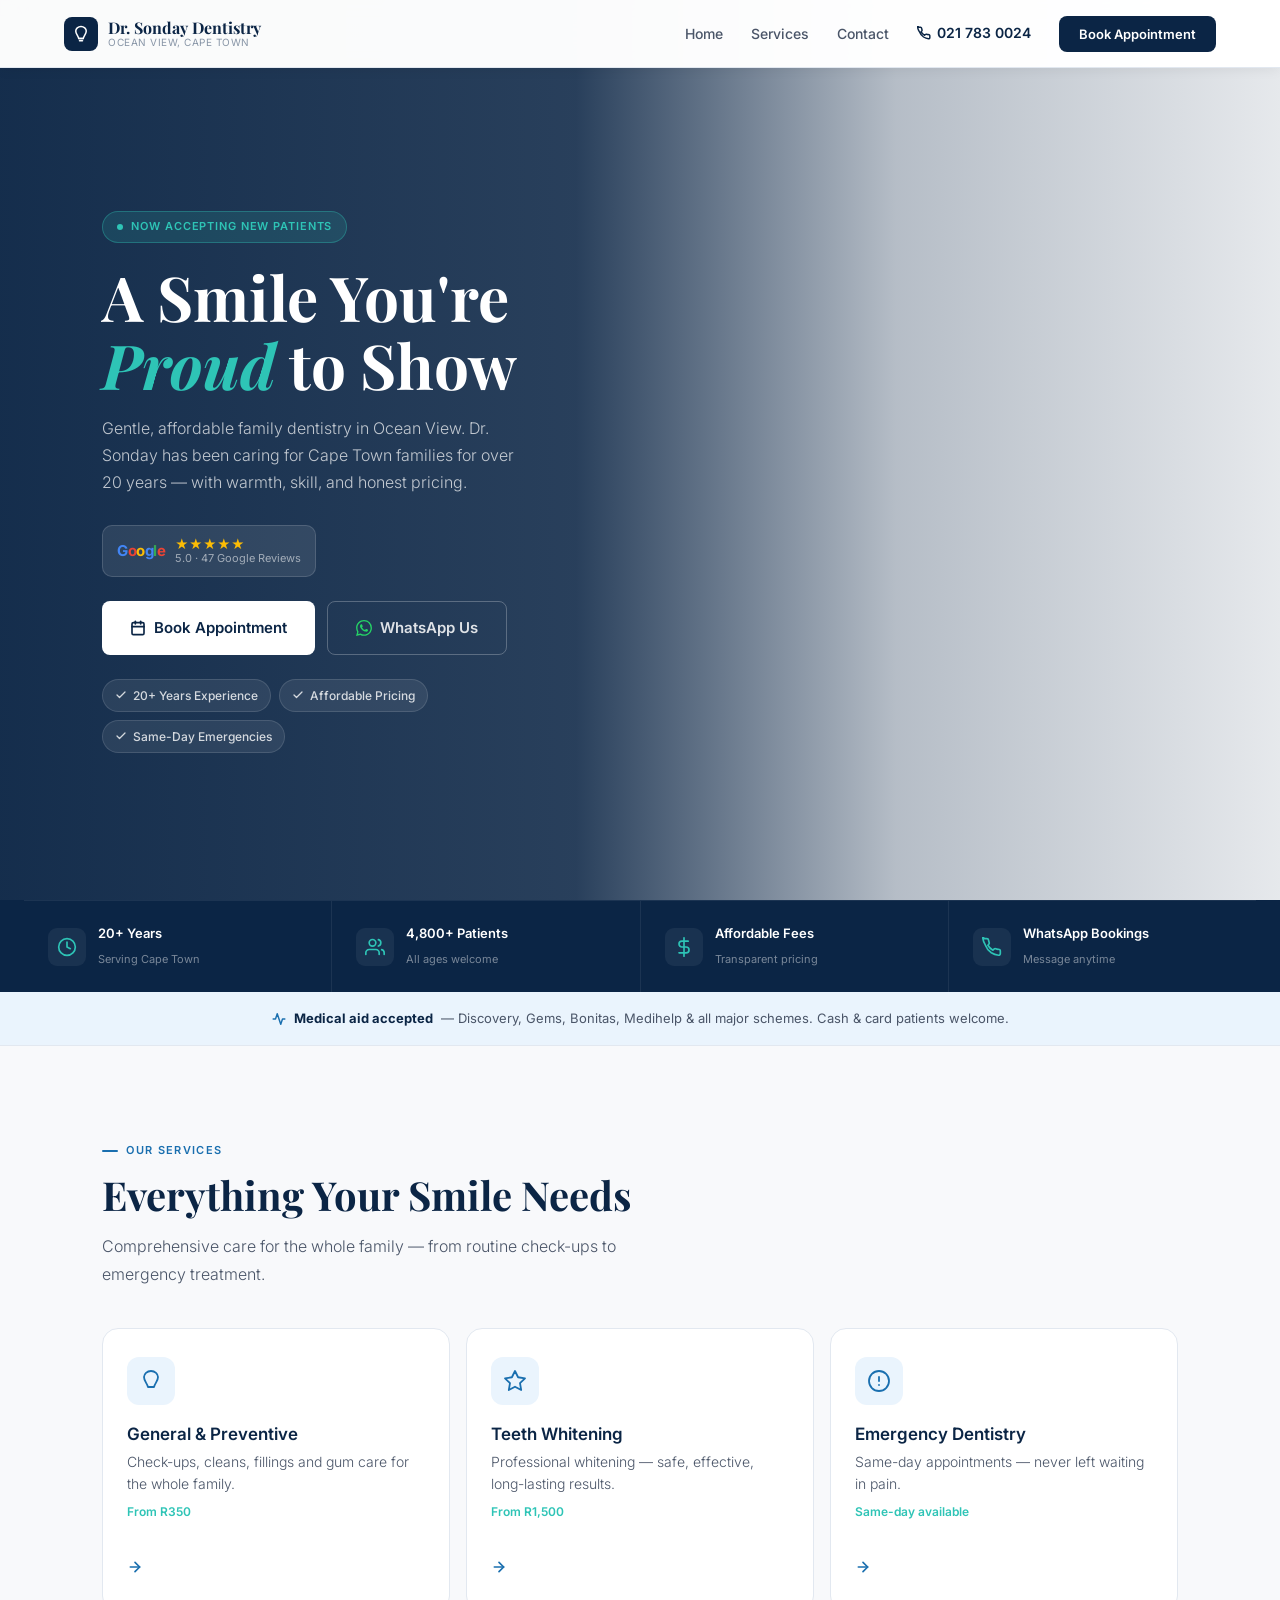
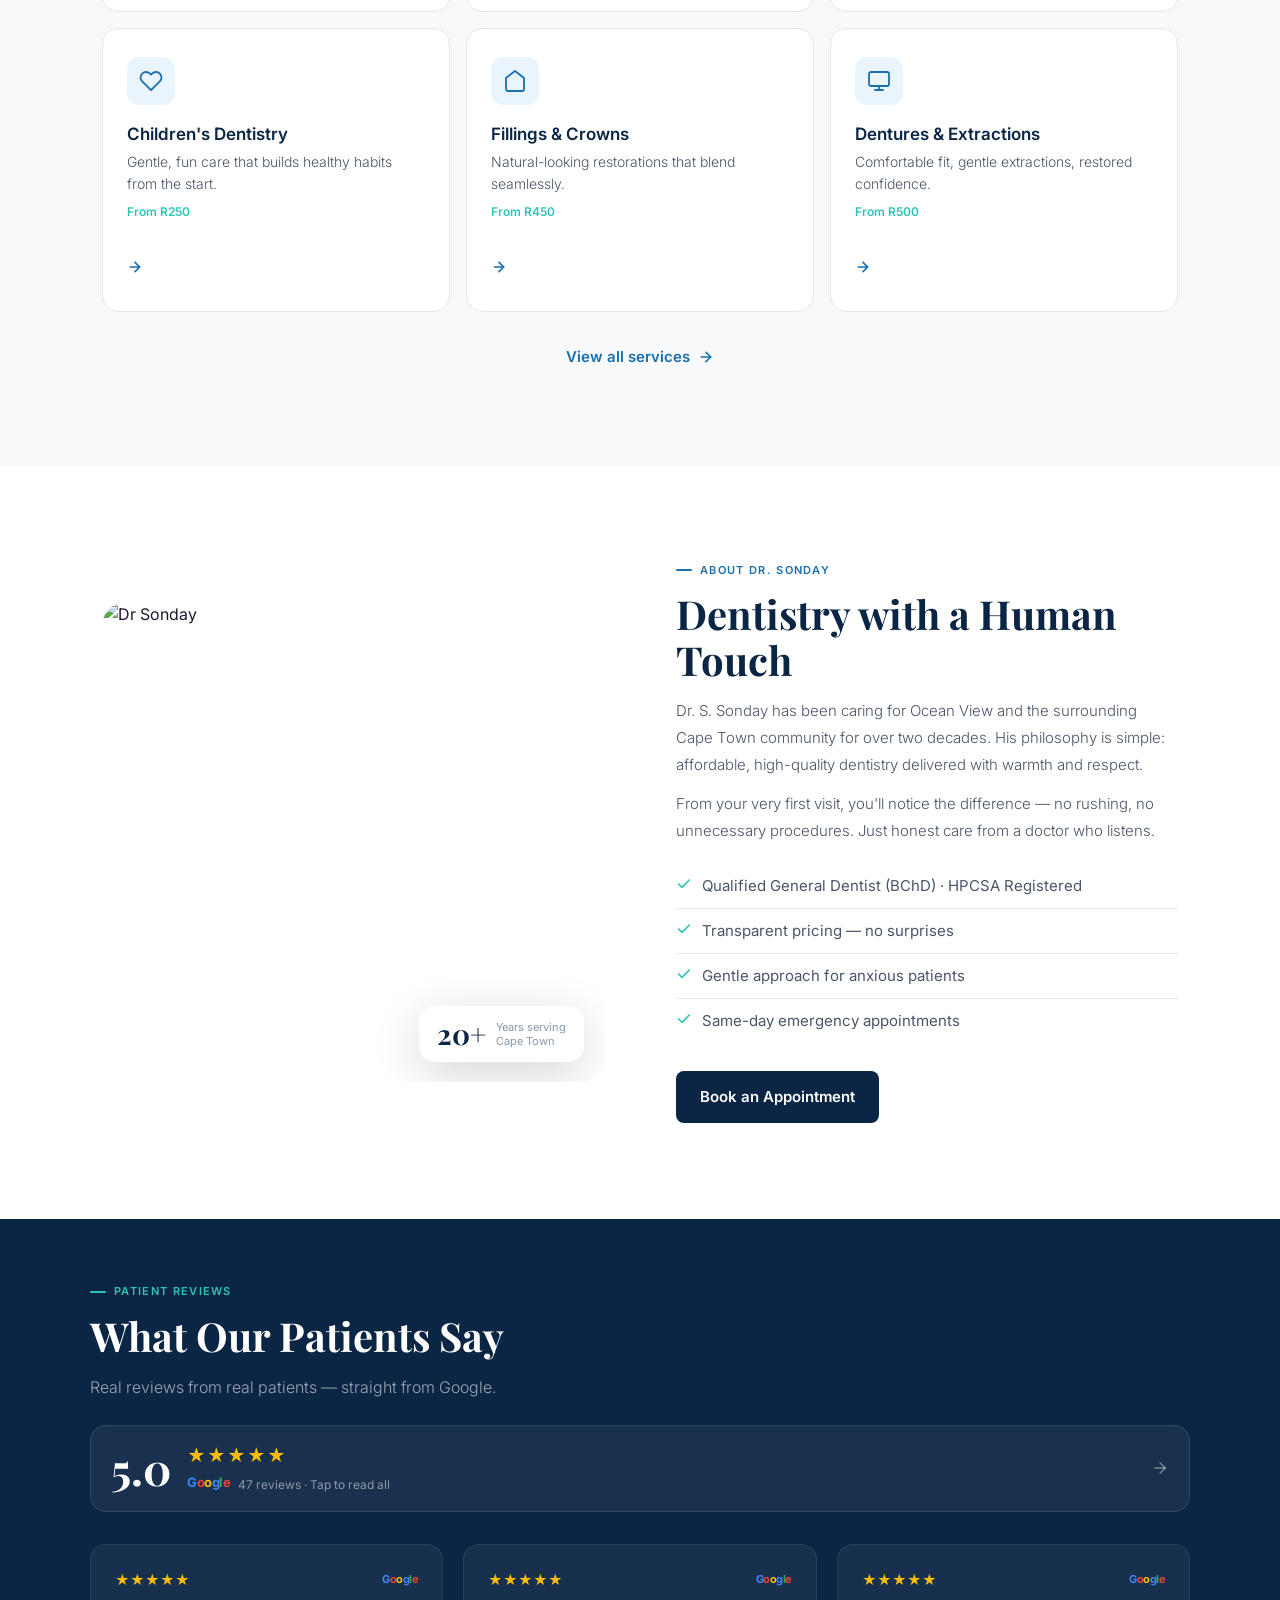
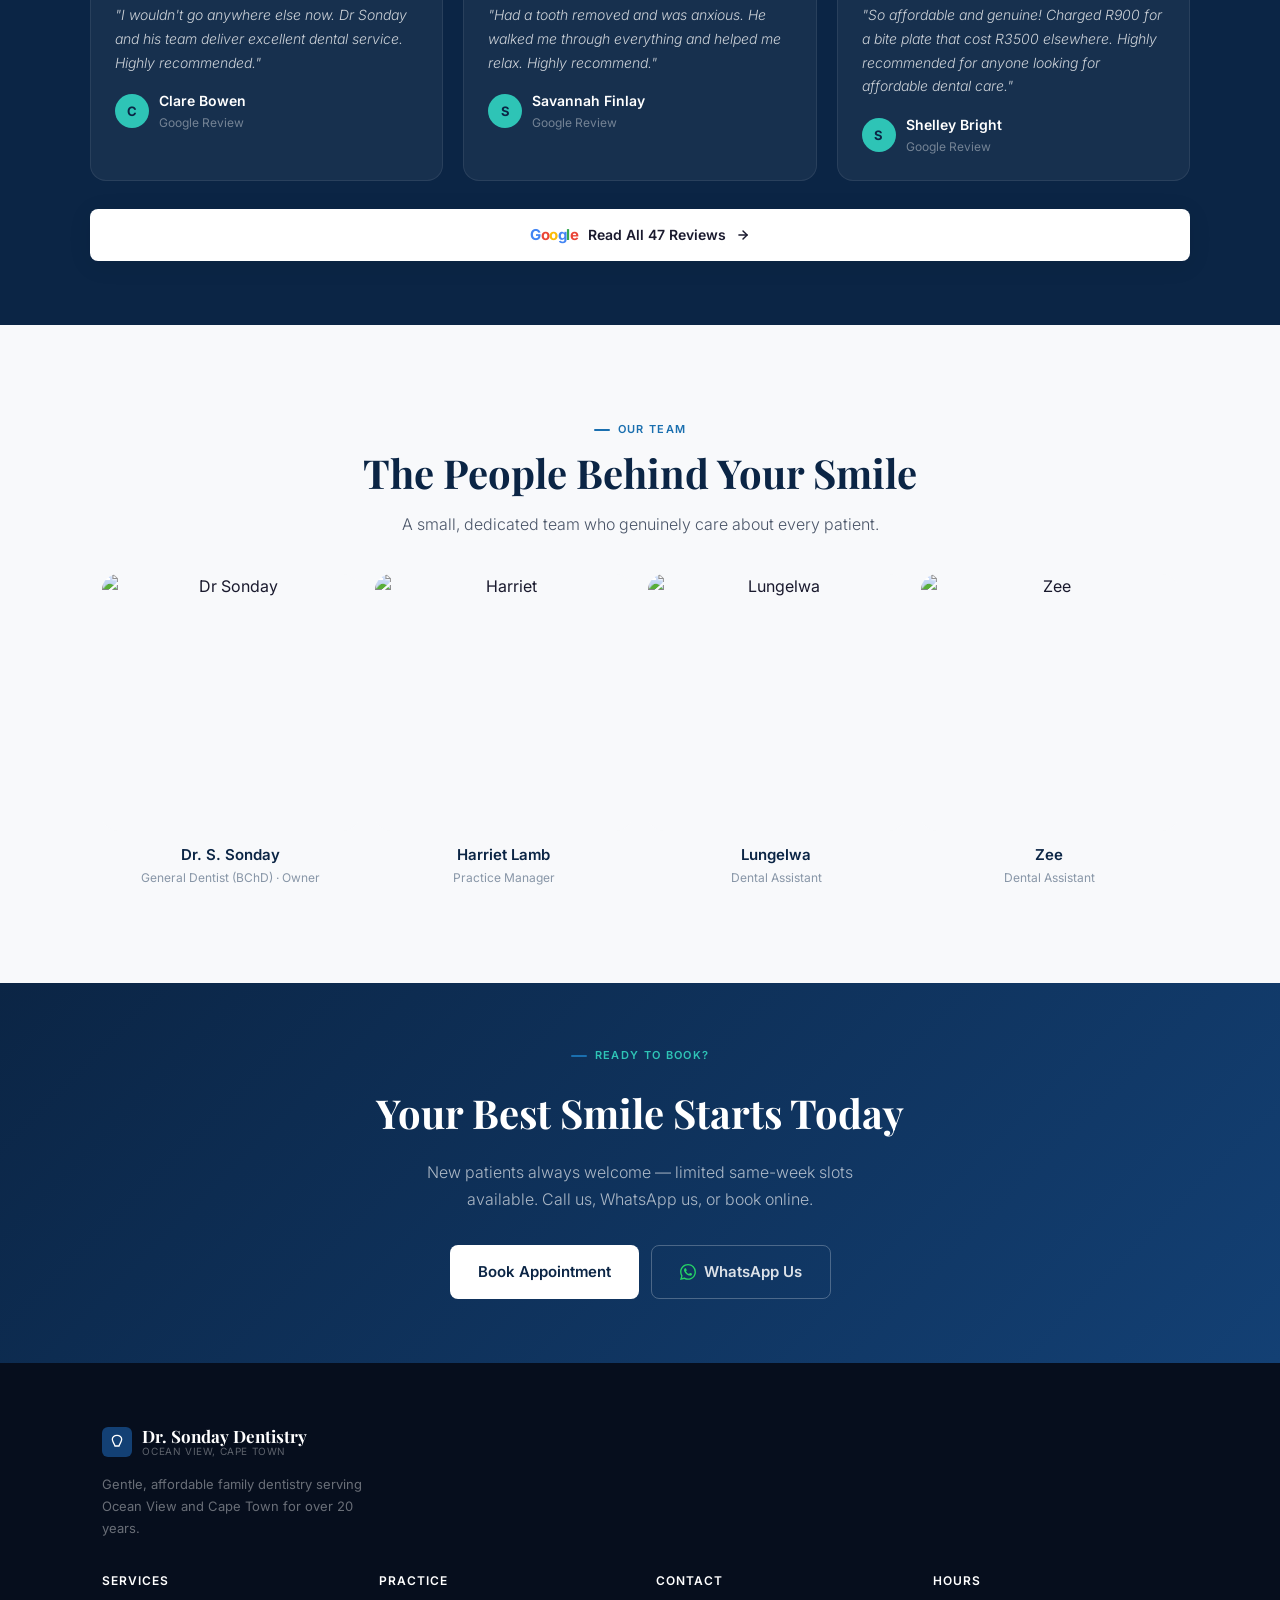
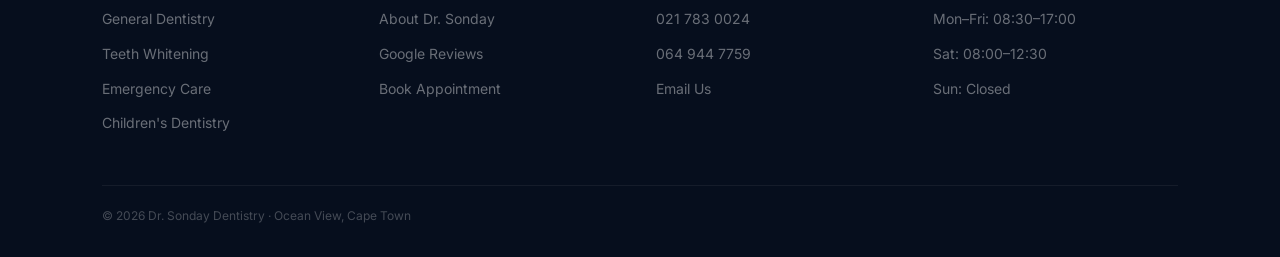
==== dentist/dr-sonday-demo-v3-mobile-first.html @ e0284f92 "Fix all remaining CRO, UX, SEO, and accessibility issues - Add meta description, favicon, and JSON-L" ====
<!DOCTYPE html>
<html lang="en">
<head>
<meta charset="UTF-8">
<meta name="viewport" content="width=device-width, initial-scale=1.0">
<meta name="description" content="Dr. Sonday Dentistry — gentle, affordable family dentistry in Ocean View, Cape Town. 20+ years experience. Same-day emergencies. Book via phone or WhatsApp.">
<title>Dr. Sonday Dentistry — Ocean View, Cape Town</title>
<link rel="icon" href="data:image/svg+xml,<svg xmlns='http://www.w3.org/2000/svg' viewBox='0 0 100 100'><text y='.9em' font-size='90'>🦷</text></svg>">
<link rel="preconnect" href="https://fonts.googleapis.com">
<link rel="preconnect" href="https://fonts.gstatic.com" crossorigin>
<link href="https://fonts.googleapis.com/css2?family=Playfair+Display:ital,wght@0,600;0,700;1,600&family=Inter:wght@300;400;500;600&display=swap" rel="stylesheet">
<script type="application/ld+json">
{
  "@context": "https://schema.org",
  "@type": "Dentist",
  "name": "Dr. Sonday Dentistry",
  "image": "https://images.unsplash.com/photo-1629909613654-28e377c37b09?w=800&q=80",
  "address": {
    "@type": "PostalAddress",
    "streetAddress": "Flat 1, 18 Gemini",
    "addressLocality": "Ocean View",
    "addressRegion": "Cape Town",
    "postalCode": "7975",
    "addressCountry": "ZA"
  },
  "telephone": "+27217830024",
  "url": "https://drsonday.co.za",
  "openingHoursSpecification": [
    { "@type": "OpeningHoursSpecification", "dayOfWeek": ["Monday","Tuesday","Wednesday","Thursday","Friday"], "opens": "08:30", "closes": "17:00" },
    { "@type": "OpeningHoursSpecification", "dayOfWeek": "Saturday", "opens": "08:00", "closes": "12:30" }
  ],
  "aggregateRating": {
    "@type": "AggregateRating",
    "ratingValue": "5.0",
    "reviewCount": "47"
  },
  "priceRange": "R"
}
</script>
<style>
*, *::before, *::after { box-sizing: border-box; margin: 0; padding: 0; }

:root {
  --navy: #0b2545;
  --navy-mid: #134074;
  --blue: #1a6faf;
  --blue-light: #eaf4fd;
  --teal: #2ec4b6;
  --white: #ffffff;
  --cream: #f8f9fb;
  --text: #1a1a2e;
  --text-mid: #4a5568;
  --text-light: #8896a7;
  --border: #e2e8f0;
  --radius: 8px;
  --radius-lg: 16px;
  --radius-xl: 24px;
  --shadow: 0 4px 24px rgba(0,0,0,0.08);
  --shadow-lg: 0 12px 48px rgba(0,0,0,0.16);
}

html { scroll-behavior: smooth; }
body {
  font-family: 'Inter', sans-serif;
  background: var(--white);
  color: var(--text);
  font-size: 16px;
  line-height: 1.6;
  overflow-x: hidden;
  /* bottom padding for floating bar on mobile */
  padding-bottom: 72px;
}

/* ─── PAGES ─── */
.page { display: none; }
.page.active { display: block; }

/* ─── NAV ─── */
nav {
  position: fixed; top: 0; left: 0; right: 0; z-index: 300;
  background: rgba(255,255,255,0.98);
  backdrop-filter: blur(16px);
  border-bottom: 1px solid var(--border);
  height: 64px;
  display: flex; align-items: center;
  padding: 0 20px;
  justify-content: space-between;
  box-shadow: 0 2px 12px rgba(0,0,0,0.06);
}

.nav-logo {
  display: flex; align-items: center; gap: 10px;
  text-decoration: none; flex-shrink: 0;
}

.nav-logo-icon {
  width: 34px; height: 34px;
  background: var(--navy); border-radius: 8px;
  display: flex; align-items: center; justify-content: center;
  flex-shrink: 0;
}

.nav-logo-text {
  font-family: 'Playfair Display', serif;
  font-size: 16px; font-weight: 700;
  color: var(--navy); line-height: 1.1;
}

.nav-logo-text small {
  display: block; font-family: 'Inter', sans-serif;
  font-size: 10px; font-weight: 400;
  color: var(--text-light); letter-spacing: 0.05em;
  text-transform: uppercase;
}

/* Desktop nav links */
.nav-desktop {
  display: none;
  gap: 28px; list-style: none; align-items: center;
}

.nav-desktop a {
  color: var(--text-mid); text-decoration: none;
  font-size: 14px; font-weight: 500; transition: color 0.2s;
}
.nav-desktop a:hover { color: var(--navy); }

.nav-desktop .btn-nav {
  background: var(--navy); color: var(--white) !important;
  padding: 10px 20px; border-radius: var(--radius);
  font-size: 13px !important; font-weight: 600 !important;
}

/* Hamburger */
.hamburger {
  width: 40px; height: 40px;
  background: none; border: none;
  cursor: pointer; padding: 8px;
  display: flex; flex-direction: column;
  justify-content: space-between; align-items: center;
  border-radius: var(--radius);
  transition: background 0.2s;
}
.hamburger:hover { background: var(--cream); }
.hamburger span {
  display: block; width: 22px; height: 2px;
  background: var(--navy); border-radius: 2px;
  transition: all 0.3s;
  transform-origin: center;
}
.hamburger.open span:nth-child(1) { transform: translateY(8px) rotate(45deg); }
.hamburger.open span:nth-child(2) { opacity: 0; transform: scaleX(0); }
.hamburger.open span:nth-child(3) { transform: translateY(-8px) rotate(-45deg); }

/* Mobile menu drawer */
.mobile-menu {
  position: fixed; top: 64px; left: 0; right: 0; bottom: 0;
  background: var(--white);
  z-index: 299;
  transform: translateX(100%);
  transition: transform 0.3s cubic-bezier(0.4, 0, 0.2, 1);
  padding: 32px 24px;
  display: flex; flex-direction: column;
  overflow-y: auto;
}
.mobile-menu.open { transform: translateX(0); }

.mobile-menu-links {
  list-style: none;
  flex: 1;
}

.mobile-menu-links li {
  border-bottom: 1px solid var(--border);
}

.mobile-menu-links a {
  display: flex; align-items: center; justify-content: space-between;
  padding: 18px 0;
  color: var(--navy); text-decoration: none;
  font-size: 20px; font-weight: 600;
  font-family: 'Playfair Display', serif;
  transition: color 0.2s;
}
.mobile-menu-links a:hover { color: var(--blue); }

.mobile-menu-contact {
  margin-top: 32px;
  display: flex; flex-direction: column; gap: 12px;
}

.mobile-menu-contact a {
  display: flex; align-items: center; gap: 12px;
  padding: 14px 18px;
  border-radius: var(--radius-lg);
  text-decoration: none; font-size: 15px; font-weight: 600;
  transition: all 0.2s;
}

.mobile-call {
  background: var(--navy); color: var(--white);
}

.mobile-whatsapp {
  background: #e8fdf2; color: #147a3e;
  border: 1.5px solid #b7edd0;
}

/* ─── FLOATING BAR (mobile only) ─── */
.float-bar {
  position: fixed; bottom: 0; left: 0; right: 0;
  z-index: 290;
  background: var(--white);
  border-top: 1px solid var(--border);
  padding: 10px 16px;
  display: grid; grid-template-columns: 1fr 1fr;
  gap: 10px;
  box-shadow: 0 -4px 20px rgba(0,0,0,0.1);
}

.float-btn {
  display: flex; align-items: center; justify-content: center; gap: 8px;
  padding: 13px 16px; border-radius: var(--radius);
  font-size: 14px; font-weight: 600;
  text-decoration: none; transition: all 0.2s;
  border: none; cursor: pointer;
}

.float-btn-book {
  background: var(--navy); color: var(--white);
}

.float-btn-whatsapp {
  background: #e8fdf2; color: #147a3e;
  border: 1.5px solid #b7edd0;
}

/* ─── HERO ─── */
.hero {
  position: relative;
  min-height: auto;
  display: flex; align-items: flex-end;
  padding-top: 64px;
  overflow: hidden;
}

.hero-bg {
  position: absolute; inset: 0;
  z-index: 0;
}

.hero-bg img {
  width: 100%; height: 100%;
  object-fit: cover; object-position: center 20%;
  display: block;
}

.hero-bg::after {
  content: '';
  position: absolute; inset: 0;
  background: linear-gradient(
    to top,
    rgba(11,37,69,0.97) 0%,
    rgba(11,37,69,0.85) 40%,
    rgba(11,37,69,0.4) 70%,
    rgba(11,37,69,0.2) 100%
  );
}

.hero-content {
  position: relative; z-index: 2;
  padding: 48px 24px 36px;
  width: 100%;
}

.hero-badge {
  display: inline-flex; align-items: center; gap: 8px;
  background: rgba(46,196,182,0.15);
  border: 1px solid rgba(46,196,182,0.35);
  color: var(--teal);
  padding: 6px 14px; border-radius: 20px;
  font-size: 11px; font-weight: 600;
  letter-spacing: 0.08em; text-transform: uppercase;
  margin-bottom: 20px;
}

.hero-badge-dot {
  width: 6px; height: 6px; border-radius: 50%;
  background: var(--teal); animation: pulse 2s infinite;
}

.hero h1 {
  font-family: 'Playfair Display', serif;
  font-size: clamp(34px, 8vw, 52px);
  font-weight: 700; line-height: 1.1;
  color: var(--white); margin-bottom: 16px;
}

.hero h1 em { font-style: italic; color: var(--teal); }

.hero-desc {
  font-size: 16px; color: rgba(255,255,255,0.72);
  line-height: 1.7; font-weight: 300;
  margin-bottom: 28px;
}

/* Google badge in hero */
.hero-google {
  display: inline-flex; align-items: center; gap: 10px;
  background: rgba(255,255,255,0.09);
  border: 1px solid rgba(255,255,255,0.14);
  border-radius: 10px; padding: 10px 14px;
  text-decoration: none; margin-bottom: 24px;
}

.google-logo {
  font-size: 15px; font-weight: 700;
  font-family: 'Inter', sans-serif; letter-spacing: -0.5px;
}
.g-blue { color: #4285F4; }
.g-red { color: #EA4335; }
.g-yellow { color: #FBBC05; }
.g-green { color: #34A853; }

.hero-google-text { line-height: 1.25; }
.hero-google-stars { color: #FBBC05; font-size: 13px; }
.hero-google-label { color: rgba(255,255,255,0.55); font-size: 11px; }

/* Hero trust pills */
.hero-trust-pills {
  display: flex; flex-wrap: wrap; gap: 8px;
}

.trust-pill {
  display: flex; align-items: center; gap: 6px;
  background: rgba(255,255,255,0.08);
  border: 1px solid rgba(255,255,255,0.12);
  border-radius: 20px; padding: 6px 12px;
  font-size: 12px; font-weight: 500; color: rgba(255,255,255,0.8);
}

/* ─── SECTIONS ─── */
.section {
  padding: 64px 24px;
}

.section-inner { max-width: 1100px; margin: 0 auto; }

.eyebrow {
  font-size: 11px; font-weight: 600;
  letter-spacing: 0.12em; text-transform: uppercase;
  color: var(--blue); margin-bottom: 12px;
  display: flex; align-items: center; gap: 8px;
}
.eyebrow::before {
  content: ''; width: 16px; height: 2px;
  background: var(--blue); border-radius: 1px;
  flex-shrink: 0;
}

.section-title {
  font-family: 'Playfair Display', serif;
  font-size: clamp(26px, 5vw, 40px);
  font-weight: 700; line-height: 1.15;
  color: var(--navy); margin-bottom: 14px;
}

.section-sub {
  font-size: 16px; color: var(--text-mid);
  line-height: 1.75; font-weight: 300;
  max-width: 540px;
}

/* ─── TRUST STRIP ─── */
.trust-strip {
  background: var(--navy);
  padding: 0 24px;
  overflow-x: auto;
  -webkit-overflow-scrolling: touch;
  scrollbar-width: none;
}
.trust-strip::-webkit-scrollbar { display: none; }

.trust-strip-inner {
  display: flex;
  min-width: max-content;
  border-top: 1px solid rgba(255,255,255,0.07);
}

.trust-item {
  display: flex; align-items: center; gap: 12px;
  padding: 22px 24px;
  border-right: 1px solid rgba(255,255,255,0.07);
  min-width: 200px;
}
.trust-item:last-child { border-right: none; }

.trust-icon {
  width: 38px; height: 38px; flex-shrink: 0;
  background: rgba(255,255,255,0.06);
  border-radius: 9px;
  display: flex; align-items: center; justify-content: center;
}

.trust-item strong {
  display: block; color: var(--white);
  font-size: 13px; font-weight: 600; margin-bottom: 1px;
}
.trust-item span { color: rgba(255,255,255,0.45); font-size: 11px; }

/* ─── SERVICES ─── */
.services-bg { background: var(--cream); }

.services-grid {
  display: grid;
  grid-template-columns: 1fr;
  gap: 16px; margin-top: 40px;
}

.service-card {
  background: var(--white);
  border: 1.5px solid var(--border);
  border-radius: var(--radius-lg);
  padding: 28px 24px;
  display: flex; gap: 18px; align-items: flex-start;
  text-decoration: none; color: inherit;
  transition: all 0.22s; cursor: pointer;
}

.service-card:hover {
  border-color: var(--blue);
  box-shadow: var(--shadow);
  transform: translateY(-2px);
}

.service-card-icon {
  width: 48px; height: 48px; flex-shrink: 0;
  background: var(--blue-light);
  border-radius: 12px;
  display: flex; align-items: center; justify-content: center;
}

.service-card-body h3 {
  font-size: 17px; font-weight: 600; color: var(--navy);
  margin-bottom: 6px; line-height: 1.3;
}

.service-card-body p {
  font-size: 14px; color: var(--text-mid);
  line-height: 1.6; font-weight: 300;
}

.service-card-arrow {
  margin-left: auto; flex-shrink: 0;
  color: var(--blue); margin-top: 4px;
}

/* ─── ABOUT ─── */
.about-image {
  border-radius: var(--radius-xl);
  overflow: hidden;
  position: relative; margin-bottom: 36px;
  aspect-ratio: 4/3;
}

.about-image img {
  width: 100%; height: 100%; object-fit: cover; display: block;
}

.about-badge {
  position: absolute; bottom: 20px; right: 20px;
  background: var(--white); border-radius: var(--radius-lg);
  padding: 14px 18px; box-shadow: var(--shadow-lg);
  display: flex; align-items: center; gap: 10px;
}

.about-badge-num {
  font-family: 'Playfair Display', serif;
  font-size: 28px; font-weight: 700; color: var(--navy); line-height: 1;
}

.about-badge-label {
  font-size: 11px; color: var(--text-light); line-height: 1.3;
}

.check-list { list-style: none; margin: 20px 0 28px; }
.check-list li {
  display: flex; align-items: flex-start; gap: 10px;
  padding: 10px 0; border-bottom: 1px solid var(--border);
  font-size: 15px; color: var(--text-mid);
}
.check-list li:last-child { border-bottom: none; }
.check-list svg { flex-shrink: 0; margin-top: 2px; }

/* ─── REVIEWS ─── */
.reviews-section {
  background: var(--navy); padding: 64px 24px;
}

.reviews-section .eyebrow { color: var(--teal); }
.reviews-section .eyebrow::before { background: var(--teal); }
.reviews-section .section-title { color: var(--white); }
.reviews-section .section-sub { color: rgba(255,255,255,0.6); }

.google-score-card {
  display: flex; align-items: center; gap: 16px;
  background: rgba(255,255,255,0.06);
  border: 1px solid rgba(255,255,255,0.1);
  border-radius: var(--radius-lg);
  padding: 18px 20px; margin: 24px 0 32px;
  text-decoration: none; transition: background 0.2s;
}
.google-score-card:hover { background: rgba(255,255,255,0.1); }

.google-score-num {
  font-family: 'Playfair Display', serif;
  font-size: 44px; font-weight: 700; color: var(--white); line-height: 1;
}

.google-score-right { line-height: 1.3; }
.google-score-stars { color: #FBBC05; font-size: 18px; letter-spacing: 1px; }
.google-score-label { color: rgba(255,255,255,0.5); font-size: 12px; margin-top: 4px; }

.reviews-list {
  display: flex; flex-direction: column; gap: 16px;
  margin-bottom: 28px;
}

.review-card {
  background: rgba(255,255,255,0.05);
  border: 1px solid rgba(255,255,255,0.08);
  border-radius: var(--radius-lg); padding: 24px;
  transition: border-color 0.2s;
}
.review-card:hover { border-color: rgba(46,196,182,0.3); }

.review-top {
  display: flex; justify-content: space-between;
  align-items: center; margin-bottom: 12px;
}
.review-stars { color: #FBBC05; font-size: 14px; }

.review-text {
  font-size: 14px; color: rgba(255,255,255,0.78);
  line-height: 1.7; font-style: italic; font-weight: 300;
  margin-bottom: 16px;
}

.reviewer {
  display: flex; align-items: center; gap: 10px;
}

.reviewer-avatar {
  width: 34px; height: 34px; border-radius: 50%;
  background: var(--teal); color: var(--navy);
  display: flex; align-items: center; justify-content: center;
  font-weight: 700; font-size: 13px; flex-shrink: 0;
}

.reviewer-name { font-weight: 600; color: var(--white); font-size: 14px; }
.reviewer-time { color: rgba(255,255,255,0.4); font-size: 12px; }

.btn-google {
  width: 100%;
  display: flex; align-items: center; justify-content: center; gap: 10px;
  background: var(--white); color: var(--text);
  padding: 14px 20px; border-radius: var(--radius);
  font-size: 14px; font-weight: 600;
  text-decoration: none; transition: all 0.2s;
  box-shadow: var(--shadow);
}
.btn-google:hover { transform: translateY(-1px); box-shadow: var(--shadow-lg); }

/* ─── TEAM ─── */
.team-grid {
  display: grid; grid-template-columns: 1fr 1fr;
  gap: 16px; margin-top: 36px;
}

.team-card { text-align: center; }

.team-photo {
  border-radius: var(--radius-lg);
  overflow: hidden; margin-bottom: 12px;
  aspect-ratio: 1; background: var(--cream);
}

.team-photo img { width: 100%; height: 100%; object-fit: cover; display: block; }

.team-name { font-weight: 600; color: var(--navy); font-size: 15px; margin-bottom: 3px; }
.team-role { color: var(--text-light); font-size: 12px; line-height: 1.4; }

/* ─── CTA BANNER ─── */
.cta-section {
  background: linear-gradient(135deg, var(--navy) 0%, var(--navy-mid) 100%);
  padding: 64px 24px; text-align: center;
}

.cta-section h2 {
  font-family: 'Playfair Display', serif;
  font-size: clamp(26px, 5vw, 40px);
  font-weight: 700; color: var(--white); margin-bottom: 14px;
}

.cta-section p {
  font-size: 16px; color: rgba(255,255,255,0.65);
  margin-bottom: 32px; font-weight: 300; line-height: 1.7;
  max-width: 480px; margin-left: auto; margin-right: auto;
}

.cta-buttons { display: flex; flex-direction: column; gap: 12px; align-items: center; }

.btn-white {
  display: inline-flex; align-items: center; gap: 8px;
  background: var(--white); color: var(--navy);
  padding: 15px 28px; border-radius: var(--radius);
  font-size: 15px; font-weight: 600;
  text-decoration: none; width: 100%; max-width: 320px;
  justify-content: center; transition: all 0.2s;
}
.btn-white:hover { background: var(--cream); }

.btn-ghost {
  display: inline-flex; align-items: center; gap: 8px;
  background: transparent; color: rgba(255,255,255,0.85);
  padding: 14px 28px; border-radius: var(--radius);
  border: 1.5px solid rgba(255,255,255,0.25);
  font-size: 15px; font-weight: 600;
  text-decoration: none; width: 100%; max-width: 320px;
  justify-content: center; transition: all 0.2s;
}
.btn-ghost:hover { background: rgba(255,255,255,0.08); }

/* ─── FOOTER ─── */
footer {
  background: #060e1d; padding: 48px 24px 28px;
}

.footer-logo {
  display: flex; align-items: center; gap: 10px;
  margin-bottom: 16px; text-decoration: none;
}

.footer-logo-text {
  font-family: 'Playfair Display', serif;
  font-size: 17px; font-weight: 700; color: var(--white);
  line-height: 1.1;
}

.footer-logo-text small {
  display: block; font-family: 'Inter', sans-serif;
  font-size: 10px; color: rgba(255,255,255,0.35);
  letter-spacing: 0.06em; text-transform: uppercase;
  font-weight: 400;
}

footer p {
  font-size: 13px; color: rgba(255,255,255,0.4);
  line-height: 1.7; margin-bottom: 32px;
  max-width: 280px;
}

.footer-links {
  display: grid; grid-template-columns: 1fr 1fr;
  gap: 32px; margin-bottom: 40px;
}

.footer-col h4 {
  color: var(--white); font-size: 12px; font-weight: 600;
  letter-spacing: 0.08em; text-transform: uppercase; margin-bottom: 16px;
}

.footer-col ul { list-style: none; }
.footer-col ul li { margin-bottom: 9px; }
.footer-col ul li a {
  color: rgba(255,255,255,0.4); text-decoration: none;
  font-size: 14px; transition: color 0.2s;
}
.footer-col ul li a:hover { color: var(--teal); }

.footer-bottom {
  border-top: 1px solid rgba(255,255,255,0.06);
  padding-top: 20px; font-size: 12px;
  color: rgba(255,255,255,0.25);
}

/* ─── SERVICES PAGE ─── */
.page-hero {
  background: var(--navy);
  padding: 120px 24px 64px;
  text-align: center;
}

.page-hero .eyebrow { justify-content: center; color: var(--teal); }
.page-hero .eyebrow::before { background: var(--teal); }

.page-hero h1 {
  font-family: 'Playfair Display', serif;
  font-size: clamp(30px, 7vw, 52px);
  font-weight: 700; color: var(--white); margin-bottom: 16px;
}

.page-hero p {
  font-size: 16px; color: rgba(255,255,255,0.6);
  max-width: 500px; margin: 0 auto;
  font-weight: 300; line-height: 1.7;
}

.service-row {
  padding: 48px 0;
  border-bottom: 1px solid var(--border);
}
.service-row:last-child { border-bottom: none; }

.service-row-img {
  border-radius: var(--radius-xl);
  overflow: hidden; margin-bottom: 28px;
  aspect-ratio: 16/9;
}
.service-row-img img { width: 100%; height: 100%; object-fit: cover; display: block; }

.service-tag {
  display: inline-block;
  background: var(--blue-light); color: var(--blue);
  padding: 5px 12px; border-radius: 20px;
  font-size: 12px; font-weight: 600; margin-bottom: 12px;
}

.service-row h2 {
  font-family: 'Playfair Display', serif;
  font-size: clamp(22px, 5vw, 32px);
  font-weight: 700; color: var(--navy);
  margin-bottom: 12px; line-height: 1.2;
}

.service-row p {
  font-size: 15px; color: var(--text-mid);
  line-height: 1.75; font-weight: 300; margin-bottom: 12px;
}

/* ─── CONTACT PAGE ─── */
.contact-hero {
  background: var(--navy);
  padding: 120px 24px 48px;
}

.contact-hero .eyebrow { color: var(--teal); }
.contact-hero .eyebrow::before { background: var(--teal); }

.contact-hero h1 {
  font-family: 'Playfair Display', serif;
  font-size: clamp(28px, 7vw, 48px);
  font-weight: 700; color: var(--white);
  margin-bottom: 14px; line-height: 1.15;
}

.contact-hero p {
  font-size: 16px; color: rgba(255,255,255,0.6);
  font-weight: 300; line-height: 1.7;
  margin-bottom: 32px;
}

.contact-quick {
  display: flex; flex-direction: column; gap: 12px;
}

.contact-quick-item {
  display: flex; align-items: center; gap: 14px;
  background: rgba(255,255,255,0.06);
  border: 1px solid rgba(255,255,255,0.1);
  border-radius: var(--radius-lg); padding: 14px 16px;
  text-decoration: none; transition: background 0.2s;
}
.contact-quick-item:hover { background: rgba(255,255,255,0.1); }

.contact-quick-icon {
  width: 40px; height: 40px; flex-shrink: 0;
  border-radius: 10px; background: rgba(255,255,255,0.07);
  display: flex; align-items: center; justify-content: center;
}

.contact-quick-body strong {
  display: block; color: var(--white); font-size: 14px; font-weight: 600;
}
.contact-quick-body span { color: rgba(255,255,255,0.5); font-size: 13px; }

/* FORM */
.form-section { padding: 48px 24px; background: var(--cream); }

.form-card {
  background: var(--white);
  border-radius: var(--radius-xl); padding: 32px 24px;
  box-shadow: var(--shadow-lg); max-width: 560px; margin: 0 auto;
}

.form-card h2 {
  font-family: 'Playfair Display', serif;
  font-size: 24px; font-weight: 700; color: var(--navy); margin-bottom: 6px;
}

.form-card > p { font-size: 14px; color: var(--text-light); margin-bottom: 28px; }

.form-group { margin-bottom: 16px; }

.form-group label {
  display: block; font-size: 13px; font-weight: 600;
  color: var(--navy); margin-bottom: 6px;
}

.form-group input,
.form-group select,
.form-group textarea {
  width: 100%; padding: 12px 14px;
  border: 1.5px solid var(--border);
  border-radius: var(--radius);
  font-family: 'Inter', sans-serif;
  font-size: 15px; color: var(--text);
  background: var(--white); outline: none;
  transition: border-color 0.2s, box-shadow 0.2s;
  -webkit-appearance: none; appearance: none;
}

.form-group input:focus,
.form-group select:focus,
.form-group textarea:focus {
  border-color: var(--blue);
  box-shadow: 0 0 0 3px rgba(26,111,175,0.1);
}

.form-row-2 { display: grid; grid-template-columns: 1fr 1fr; gap: 12px; }

.form-group textarea { resize: vertical; min-height: 88px; }

.form-submit {
  width: 100%; padding: 16px;
  background: var(--navy); color: var(--white);
  border: none; border-radius: var(--radius);
  font-family: 'Inter', sans-serif;
  font-size: 15px; font-weight: 600;
  cursor: pointer; transition: all 0.2s; margin-top: 4px;
}
.form-submit:hover { background: var(--blue); transform: translateY(-1px); }

.form-privacy {
  display: flex; align-items: center; gap: 7px;
  font-size: 12px; color: var(--text-light);
  margin-top: 10px; justify-content: center;
}

.form-success {
  display: none; text-align: center; padding: 24px 0;
}
.form-success.show { display: block; }

.success-icon {
  width: 60px; height: 60px; border-radius: 50%;
  background: #e6faf0; margin: 0 auto 16px;
  display: flex; align-items: center; justify-content: center;
}

.form-success h3 {
  font-family: 'Playfair Display', serif;
  font-size: 22px; color: var(--navy); margin-bottom: 8px;
}
.form-success p { color: var(--text-mid); font-size: 14px; line-height: 1.6; }

/* Hours */
.hours-grid {
  display: grid; grid-template-columns: 1fr 1fr; gap: 12px; margin-top: 32px;
}

.hours-card {
  background: var(--white); border: 1.5px solid var(--border);
  border-radius: var(--radius-lg); padding: 20px 16px;
}
.hours-day { font-weight: 600; color: var(--navy); font-size: 13px; margin-bottom: 4px; }
.hours-time { color: var(--text-mid); font-size: 14px; }

/* ─── TRUST STRIP SCROLL HINT ─── */
.trust-strip { position: relative; }
.trust-strip::after {
  content: '';
  position: absolute; right: 0; top: 0; bottom: 0;
  width: 48px;
  background: linear-gradient(to left, var(--navy) 0%, transparent 100%);
  pointer-events: none;
  z-index: 1;
}

/* ─── MEDICAL AID BANNER ─── */
.medical-aid-banner {
  display: flex; flex-wrap: wrap; gap: 8px;
  align-items: center; justify-content: center;
  padding: 16px 24px;
  background: var(--blue-light);
  border-bottom: 1px solid var(--border);
  font-size: 13px; color: var(--text-mid);
  text-align: center;
}
.medical-aid-banner strong { color: var(--navy); }

/* ─── FORM VALIDATION ─── */
.form-group input:invalid:not(:placeholder-shown),
.form-group textarea:invalid:not(:placeholder-shown) {
  border-color: #e53e3e;
}
.form-error { color: #e53e3e; font-size: 12px; margin-top: 4px; display: none; }
.form-group input:invalid:not(:placeholder-shown) ~ .form-error { display: block; }

/* ─── GOOGLE MAP ─── */
.map-embed {
  width: 100%; height: 280px;
  border: none; border-radius: 0;
  display: block;
}

/* ─── PRICING TAG ─── */
.price-from {
  display: inline-block;
  font-size: 12px; font-weight: 600;
  color: var(--teal); margin-top: 6px;
}

/* ─── ANIMATIONS ─── */
@keyframes pulse {
  0%, 100% { opacity: 1; transform: scale(1); }
  50% { opacity: 0.4; transform: scale(0.75); }
}

/* ─── DESKTOP OVERRIDES ─── */
@media (min-width: 768px) {
  body { padding-bottom: 0; }
  .float-bar { display: none; }
  .hamburger { display: none; }
  .nav-desktop { display: flex; }
  .mobile-menu { display: none !important; }

  nav { padding: 0 5%; height: 68px; }

  .hero {
    align-items: center;
    min-height: 100vh;
  }
  .trust-strip::after { display: none; }

  .hero-bg::after {
    background: linear-gradient(
      to right,
      rgba(11,37,69,0.96) 0%,
      rgba(11,37,69,0.88) 45%,
      rgba(11,37,69,0.3) 70%,
      rgba(11,37,69,0.1) 100%
    );
  }

  .hero-content {
    padding: 80px 8%;
    max-width: 620px;
  }

  .hero h1 { font-size: clamp(40px, 5vw, 62px); }

  .trust-strip-inner {
    min-width: unset;
    flex-wrap: wrap;
  }
  .trust-item { min-width: unset; flex: 1; }

  .section { padding: 96px 8%; }

  .services-grid {
    grid-template-columns: 1fr 1fr;
  }

  .service-card { flex-direction: column; }
  .service-card-arrow { margin-left: 0; margin-top: 16px; }

  .about-layout {
    display: grid; grid-template-columns: 1fr 1fr;
    gap: 72px; align-items: center;
  }
  .about-image { margin-bottom: 0; aspect-ratio: unset; height: 480px; }

  .reviews-list { display: grid; grid-template-columns: repeat(3, 1fr); gap: 20px; }

  .team-grid { grid-template-columns: repeat(4, 1fr); }

  .cta-buttons { flex-direction: row; justify-content: center; }
  .btn-white, .btn-ghost { width: auto; }

  footer { padding: 64px 8% 32px; }
  .footer-links { grid-template-columns: repeat(4, 1fr); }

  .page-hero { padding: 140px 8% 80px; }

  .service-row-layout {
    display: grid; grid-template-columns: 1fr 1fr;
    gap: 64px; align-items: center;
  }
  .service-row-layout.rev > :first-child { order: 2; }
  .service-row-layout.rev > :last-child { order: 1; }
  .service-row-img { margin-bottom: 0; aspect-ratio: unset; height: 340px; }

  .contact-layout {
    display: grid; grid-template-columns: 1fr 1fr;
    min-height: calc(100vh - 68px);
  }
  .contact-hero { padding: 100px 8% 80px; display: flex; flex-direction: column; justify-content: center; }
  .form-section { padding: 80px 8%; display: flex; align-items: center; background: var(--cream); }
  .form-card { padding: 48px 40px; }
  .form-row-2 { grid-template-columns: 1fr 1fr; }

  .hours-grid { grid-template-columns: repeat(4, 1fr); }
}

@media (min-width: 1024px) {
  .services-grid { grid-template-columns: repeat(3, 1fr); }
}
</style>
</head>
<body>

<a href="#page-home" style="position:absolute;left:-9999px;top:auto;width:1px;height:1px;overflow:hidden;z-index:999" onfocus="this.style.cssText='position:fixed;left:16px;top:16px;width:auto;height:auto;overflow:visible;z-index:999;background:var(--navy);color:white;padding:12px 20px;border-radius:8px;font-weight:600;text-decoration:none;font-size:14px'">Skip to content</a>

<!-- ═══ NAV ═══ -->
<nav>
  <a href="#" class="nav-logo" onclick="showPage('home')">
    <div class="nav-logo-icon">
      <svg width="18" height="18" viewBox="0 0 24 24" fill="none" stroke="white" stroke-width="2" stroke-linecap="round" stroke-linejoin="round"><path d="M12 2C8 2 5 5 5 8c0 4 3 6 4 10h6c1-4 4-6 4-10 0-3-3-6-7-6z"/><line x1="9" y1="18" x2="15" y2="18"/><line x1="10" y1="21" x2="14" y2="21"/></svg>
    </div>
    <div class="nav-logo-text">
      Dr. Sonday Dentistry
      <small>Ocean View, Cape Town</small>
    </div>
  </a>

  <ul class="nav-desktop">
    <li><a href="#" onclick="showPage('home')">Home</a></li>
    <li><a href="#" onclick="showPage('services')">Services</a></li>
    <li><a href="#" onclick="showPage('contact')">Contact</a></li>
    <li><a href="tel:+27217830024" style="display:flex;align-items:center;gap:6px;color:var(--navy);font-weight:600">
      <svg width="14" height="14" viewBox="0 0 24 24" fill="none" stroke="currentColor" stroke-width="2.5" stroke-linecap="round" stroke-linejoin="round"><path d="M22 16.92v3a2 2 0 01-2.18 2 19.79 19.79 0 01-8.63-3.07A19.5 19.5 0 013.95 9.5a19.79 19.79 0 01-3.07-8.67A2 2 0 012.88 2h3a2 2 0 012 1.72c.127.96.361 1.903.7 2.81a2 2 0 01-.45 2.11L7.09 9.91a16 16 0 006 6l1.27-1.27a2 2 0 012.11-.45c.907.339 1.85.573 2.81.7A2 2 0 0122 16.92z"/></svg>
      021 783 0024
    </a></li>
    <li><a href="#" class="btn-nav" onclick="showPage('contact')">Book Appointment</a></li>
  </ul>

  <button class="hamburger" id="hamburger" onclick="toggleMenu()" aria-label="Menu">
    <span></span><span></span><span></span>
  </button>
</nav>

<!-- Mobile Menu -->
<div class="mobile-menu" id="mobile-menu">
  <ul class="mobile-menu-links">
    <li><a href="#" onclick="navTo('home')">Home <svg width="18" height="18" viewBox="0 0 24 24" fill="none" stroke="currentColor" stroke-width="2" stroke-linecap="round" stroke-linejoin="round"><line x1="5" y1="12" x2="19" y2="12"/><polyline points="12 5 19 12 12 19"/></svg></a></li>
    <li><a href="#" onclick="navTo('services')">Services <svg width="18" height="18" viewBox="0 0 24 24" fill="none" stroke="currentColor" stroke-width="2" stroke-linecap="round" stroke-linejoin="round"><line x1="5" y1="12" x2="19" y2="12"/><polyline points="12 5 19 12 12 19"/></svg></a></li>
    <li><a href="#" onclick="navTo('contact')">Book Appointment <svg width="18" height="18" viewBox="0 0 24 24" fill="none" stroke="currentColor" stroke-width="2" stroke-linecap="round" stroke-linejoin="round"><line x1="5" y1="12" x2="19" y2="12"/><polyline points="12 5 19 12 12 19"/></svg></a></li>
  </ul>
  <div class="mobile-menu-contact">
    <a href="tel:+27217830024" class="mobile-call">
      <svg width="18" height="18" viewBox="0 0 24 24" fill="none" stroke="currentColor" stroke-width="2.5" stroke-linecap="round" stroke-linejoin="round"><path d="M22 16.92v3a2 2 0 01-2.18 2 19.79 19.79 0 01-8.63-3.07A19.5 19.5 0 013.95 9.5a19.79 19.79 0 01-3.07-8.67A2 2 0 012.88 2h3a2 2 0 012 1.72c.127.96.361 1.903.7 2.81a2 2 0 01-.45 2.11L7.09 9.91a16 16 0 006 6l1.27-1.27a2 2 0 012.11-.45c.907.339 1.85.573 2.81.7A2 2 0 0122 16.92z"/></svg>
      Call 021 783 0024
    </a>
    <a href="https://wa.me/27649447759" target="_blank" class="mobile-whatsapp">
      <svg width="18" height="18" viewBox="0 0 24 24" fill="#25D366"><path d="M17.472 14.382c-.297-.149-1.758-.867-2.03-.967-.273-.099-.471-.148-.67.15-.197.297-.767.966-.94 1.164-.173.199-.347.223-.644.075-.297-.15-1.255-.463-2.39-1.475-.883-.788-1.48-1.761-1.653-2.059-.173-.297-.018-.458.13-.606.134-.133.298-.347.446-.52.149-.174.198-.298.298-.497.099-.198.05-.371-.025-.52-.075-.149-.669-1.612-.916-2.207-.242-.579-.487-.5-.669-.51-.173-.008-.371-.01-.57-.01-.198 0-.52.074-.792.372-.272.297-1.04 1.016-1.04 2.479 0 1.462 1.065 2.875 1.213 3.074.149.198 2.096 3.2 5.077 4.487.709.306 1.262.489 1.694.625.712.227 1.36.195 1.871.118.571-.085 1.758-.719 2.006-1.413.248-.694.248-1.289.173-1.413-.074-.124-.272-.198-.57-.347m-5.421 7.403h-.004a9.87 9.87 0 01-5.031-1.378l-.361-.214-3.741.982.998-3.648-.235-.374a9.86 9.86 0 01-1.51-5.26c.001-5.45 4.436-9.884 9.888-9.884 2.64 0 5.122 1.03 6.988 2.898a9.825 9.825 0 012.893 6.994c-.003 5.45-4.437 9.884-9.885 9.884m8.413-18.297A11.815 11.815 0 0012.05 0C5.495 0 .16 5.335.157 11.892c0 2.096.547 4.142 1.588 5.945L.057 24l6.305-1.654a11.882 11.882 0 005.683 1.448h.005c6.554 0 11.89-5.335 11.893-11.893a11.821 11.821 0 00-3.48-8.413z"/></svg>
      WhatsApp Us
    </a>
  </div>
</div>

<!-- ═══ FLOATING BOTTOM BAR ═══ -->
<div class="float-bar" id="float-bar">
  <a href="tel:+27217830024" class="float-btn float-btn-book">
    <svg width="16" height="16" viewBox="0 0 24 24" fill="none" stroke="currentColor" stroke-width="2.5" stroke-linecap="round" stroke-linejoin="round"><path d="M22 16.92v3a2 2 0 01-2.18 2 19.79 19.79 0 01-8.63-3.07A19.5 19.5 0 013.95 9.5a19.79 19.79 0 01-3.07-8.67A2 2 0 012.88 2h3a2 2 0 012 1.72c.127.96.361 1.903.7 2.81a2 2 0 01-.45 2.11L7.09 9.91a16 16 0 006 6l1.27-1.27a2 2 0 012.11-.45c.907.339 1.85.573 2.81.7A2 2 0 0122 16.92z"/></svg>
    Call Now
  </a>
  <button class="float-btn float-btn-book" onclick="showPage('contact');closeMenu()">
    <svg width="16" height="16" viewBox="0 0 24 24" fill="none" stroke="currentColor" stroke-width="2.5" stroke-linecap="round" stroke-linejoin="round"><rect x="3" y="4" width="18" height="18" rx="2"/><line x1="16" y1="2" x2="16" y2="6"/><line x1="8" y1="2" x2="8" y2="6"/><line x1="3" y1="10" x2="21" y2="10"/></svg>
    Book Appointment
  </button>
</div>

<!-- ═══════════════ HOME PAGE ═══════════════ -->
<div id="page-home" class="page active">

  <!-- HERO -->
  <section class="hero">
    <div class="hero-bg">
      <img src="https://images.unsplash.com/photo-1609840114035-3c981b782dfe?w=1200&q=80" alt="Modern dental practice" loading="eager"/>
    </div>
    <div class="hero-content">
      <div class="hero-badge"><div class="hero-badge-dot"></div>Now Accepting New Patients</div>
      <h1>A Smile You're <em>Proud</em> to Show</h1>
      <p class="hero-desc">Gentle, affordable family dentistry in Ocean View. Dr. Sonday has been caring for Cape Town families for over 20 years — with warmth, skill, and honest pricing.</p>
      <a href="https://www.google.com/maps/search/Dr+Sonday+Dentistry+Ocean+View+Cape+Town" target="_blank" class="hero-google">
        <div class="google-logo"><span class="g-blue">G</span><span class="g-red">o</span><span class="g-yellow">o</span><span class="g-blue">g</span><span class="g-green">l</span><span class="g-red">e</span></div>
        <div class="hero-google-text">
          <div class="hero-google-stars">★★★★★</div>
          <div class="hero-google-label">5.0 · 47 Google Reviews</div>
        </div>
      </a>
      <div style="display:flex;flex-wrap:wrap;gap:12px;margin-bottom:24px">
        <a href="#" class="btn-white" style="width:auto;max-width:none;padding:15px 28px" onclick="showPage('contact')">
          <svg width="16" height="16" viewBox="0 0 24 24" fill="none" stroke="currentColor" stroke-width="2.5" stroke-linecap="round" stroke-linejoin="round"><rect x="3" y="4" width="18" height="18" rx="2"/><line x1="16" y1="2" x2="16" y2="6"/><line x1="8" y1="2" x2="8" y2="6"/><line x1="3" y1="10" x2="21" y2="10"/></svg>
          Book Appointment
        </a>
        <a href="https://wa.me/27649447759" target="_blank" class="btn-ghost" style="width:auto;max-width:none;padding:14px 28px">
          <svg width="16" height="16" viewBox="0 0 24 24" fill="#25D366"><path d="M17.472 14.382c-.297-.149-1.758-.867-2.03-.967-.273-.099-.471-.148-.67.15-.197.297-.767.966-.94 1.164-.173.199-.347.223-.644.075-.297-.15-1.255-.463-2.39-1.475-.883-.788-1.48-1.761-1.653-2.059-.173-.297-.018-.458.13-.606.134-.133.298-.347.446-.52.149-.174.198-.298.298-.497.099-.198.05-.371-.025-.52-.075-.149-.669-1.612-.916-2.207-.242-.579-.487-.5-.669-.51-.173-.008-.371-.01-.57-.01-.198 0-.52.074-.792.372-.272.297-1.04 1.016-1.04 2.479 0 1.462 1.065 2.875 1.213 3.074.149.198 2.096 3.2 5.077 4.487.709.306 1.262.489 1.694.625.712.227 1.36.195 1.871.118.571-.085 1.758-.719 2.006-1.413.248-.694.248-1.289.173-1.413-.074-.124-.272-.198-.57-.347m-5.421 7.403h-.004a9.87 9.87 0 01-5.031-1.378l-.361-.214-3.741.982.998-3.648-.235-.374a9.86 9.86 0 01-1.51-5.26c.001-5.45 4.436-9.884 9.888-9.884 2.64 0 5.122 1.03 6.988 2.898a9.825 9.825 0 012.893 6.994c-.003 5.45-4.437 9.884-9.885 9.884m8.413-18.297A11.815 11.815 0 0012.05 0C5.495 0 .16 5.335.157 11.892c0 2.096.547 4.142 1.588 5.945L.057 24l6.305-1.654a11.882 11.882 0 005.683 1.448h.005c6.554 0 11.89-5.335 11.893-11.893a11.821 11.821 0 00-3.48-8.413z"/></svg>
          WhatsApp Us
        </a>
      </div>
      <div class="hero-trust-pills">
        <div class="trust-pill">
          <svg width="12" height="12" viewBox="0 0 24 24" fill="none" stroke="currentColor" stroke-width="2.5" stroke-linecap="round" stroke-linejoin="round"><polyline points="20 6 9 17 4 12"/></svg>
          20+ Years Experience
        </div>
        <div class="trust-pill">
          <svg width="12" height="12" viewBox="0 0 24 24" fill="none" stroke="currentColor" stroke-width="2.5" stroke-linecap="round" stroke-linejoin="round"><polyline points="20 6 9 17 4 12"/></svg>
          Affordable Pricing
        </div>
        <div class="trust-pill">
          <svg width="12" height="12" viewBox="0 0 24 24" fill="none" stroke="currentColor" stroke-width="2.5" stroke-linecap="round" stroke-linejoin="round"><polyline points="20 6 9 17 4 12"/></svg>
          Same-Day Emergencies
        </div>
      </div>
    </div>
  </section>

  <!-- TRUST STRIP -->
  <div class="trust-strip">
    <div class="trust-strip-inner">
      <div class="trust-item">
        <div class="trust-icon"><svg width="20" height="20" viewBox="0 0 24 24" fill="none" stroke="#2ec4b6" stroke-width="2" stroke-linecap="round" stroke-linejoin="round"><circle cx="12" cy="12" r="10"/><polyline points="12 6 12 12 16 14"/></svg></div>
        <div><strong>20+ Years</strong><span>Serving Cape Town</span></div>
      </div>
      <div class="trust-item">
        <div class="trust-icon"><svg width="20" height="20" viewBox="0 0 24 24" fill="none" stroke="#2ec4b6" stroke-width="2" stroke-linecap="round" stroke-linejoin="round"><path d="M17 21v-2a4 4 0 00-4-4H5a4 4 0 00-4 4v2"/><circle cx="9" cy="7" r="4"/><path d="M23 21v-2a4 4 0 00-3-3.87"/><path d="M16 3.13a4 4 0 010 7.75"/></svg></div>
        <div><strong>4,800+ Patients</strong><span>All ages welcome</span></div>
      </div>
      <div class="trust-item">
        <div class="trust-icon"><svg width="20" height="20" viewBox="0 0 24 24" fill="none" stroke="#2ec4b6" stroke-width="2" stroke-linecap="round" stroke-linejoin="round"><line x1="12" y1="1" x2="12" y2="23"/><path d="M17 5H9.5a3.5 3.5 0 000 7h5a3.5 3.5 0 010 7H6"/></svg></div>
        <div><strong>Affordable Fees</strong><span>Transparent pricing</span></div>
      </div>
      <div class="trust-item">
        <div class="trust-icon"><svg width="20" height="20" viewBox="0 0 24 24" fill="none" stroke="#2ec4b6" stroke-width="2" stroke-linecap="round" stroke-linejoin="round"><path d="M22 16.92v3a2 2 0 01-2.18 2 19.79 19.79 0 01-8.63-3.07A19.5 19.5 0 013.95 9.5a19.79 19.79 0 01-3.07-8.67A2 2 0 012.88 2h3a2 2 0 012 1.72c.127.96.361 1.903.7 2.81a2 2 0 01-.45 2.11L7.09 9.91a16 16 0 006 6l1.27-1.27a2 2 0 012.11-.45c.907.339 1.85.573 2.81.7A2 2 0 0122 16.92z"/></svg></div>
        <div><strong>WhatsApp Bookings</strong><span>Message anytime</span></div>
      </div>
    </div>
  </div>

  <!-- MEDICAL AID BANNER -->
  <div class="medical-aid-banner">
    <svg width="14" height="14" viewBox="0 0 24 24" fill="none" stroke="var(--blue)" stroke-width="2.5" stroke-linecap="round" stroke-linejoin="round"><path d="M22 12h-4l-3 9L9 3l-3 9H2"/></svg>
    <strong>Medical aid accepted</strong> — Discovery, Gems, Bonitas, Medihelp & all major schemes. Cash & card patients welcome.
  </div>

  <!-- SERVICES -->
  <div class="section services-bg">
    <div class="section-inner">
      <div style="display:flex;justify-content:space-between;align-items:flex-end;flex-wrap:wrap;gap:16px;margin-bottom:0">
        <div>
          <div class="eyebrow">Our Services</div>
          <h2 class="section-title">Everything Your Smile Needs</h2>
          <p class="section-sub">Comprehensive care for the whole family — from routine check-ups to emergency treatment.</p>
        </div>
      </div>
      <div class="services-grid">
        <a href="#" class="service-card" onclick="showPage('services')">
          <div class="service-card-icon"><svg width="24" height="24" viewBox="0 0 24 24" fill="none" stroke="#1a6faf" stroke-width="1.8" stroke-linecap="round" stroke-linejoin="round"><path d="M12 2C8 2 5 5 5 8c0 4 3 6 4 10h6c1-4 4-6 4-10 0-3-3-6-7-6z"/></svg></div>
          <div class="service-card-body">
            <h3>General & Preventive</h3>
            <p>Check-ups, cleans, fillings and gum care for the whole family.</p>
            <span class="price-from">From R350</span>
          </div>
          <div class="service-card-arrow"><svg width="16" height="16" viewBox="0 0 24 24" fill="none" stroke="currentColor" stroke-width="2.5" stroke-linecap="round" stroke-linejoin="round"><line x1="5" y1="12" x2="19" y2="12"/><polyline points="12 5 19 12 12 19"/></svg></div>
        </a>
        <a href="#" class="service-card" onclick="showPage('services')">
          <div class="service-card-icon"><svg width="24" height="24" viewBox="0 0 24 24" fill="none" stroke="#1a6faf" stroke-width="1.8" stroke-linecap="round" stroke-linejoin="round"><polygon points="12 2 15.09 8.26 22 9.27 17 14.14 18.18 21.02 12 17.77 5.82 21.02 7 14.14 2 9.27 8.91 8.26 12 2"/></svg></div>
          <div class="service-card-body">
            <h3>Teeth Whitening</h3>
            <p>Professional whitening — safe, effective, long-lasting results.</p>
            <span class="price-from">From R1,500</span>
          </div>
          <div class="service-card-arrow"><svg width="16" height="16" viewBox="0 0 24 24" fill="none" stroke="currentColor" stroke-width="2.5" stroke-linecap="round" stroke-linejoin="round"><line x1="5" y1="12" x2="19" y2="12"/><polyline points="12 5 19 12 12 19"/></svg></div>
        </a>
        <a href="#" class="service-card" onclick="showPage('services')">
          <div class="service-card-icon"><svg width="24" height="24" viewBox="0 0 24 24" fill="none" stroke="#1a6faf" stroke-width="1.8" stroke-linecap="round" stroke-linejoin="round"><circle cx="12" cy="12" r="10"/><line x1="12" y1="8" x2="12" y2="12"/><line x1="12" y1="16" x2="12.01" y2="16"/></svg></div>
          <div class="service-card-body">
            <h3>Emergency Dentistry</h3>
            <p>Same-day appointments — never left waiting in pain.</p>
            <span class="price-from">Same-day available</span>
          </div>
          <div class="service-card-arrow"><svg width="16" height="16" viewBox="0 0 24 24" fill="none" stroke="currentColor" stroke-width="2.5" stroke-linecap="round" stroke-linejoin="round"><line x1="5" y1="12" x2="19" y2="12"/><polyline points="12 5 19 12 12 19"/></svg></div>
        </a>
        <a href="#" class="service-card" onclick="showPage('services')">
          <div class="service-card-icon"><svg width="24" height="24" viewBox="0 0 24 24" fill="none" stroke="#1a6faf" stroke-width="1.8" stroke-linecap="round" stroke-linejoin="round"><path d="M20.84 4.61a5.5 5.5 0 00-7.78 0L12 5.67l-1.06-1.06a5.5 5.5 0 00-7.78 7.78l1.06 1.06L12 21.23l7.78-7.78 1.06-1.06a5.5 5.5 0 000-7.78z"/></svg></div>
          <div class="service-card-body">
            <h3>Children's Dentistry</h3>
            <p>Gentle, fun care that builds healthy habits from the start.</p>
            <span class="price-from">From R250</span>
          </div>
          <div class="service-card-arrow"><svg width="16" height="16" viewBox="0 0 24 24" fill="none" stroke="currentColor" stroke-width="2.5" stroke-linecap="round" stroke-linejoin="round"><line x1="5" y1="12" x2="19" y2="12"/><polyline points="12 5 19 12 12 19"/></svg></div>
        </a>
        <a href="#" class="service-card" onclick="showPage('services')">
          <div class="service-card-icon"><svg width="24" height="24" viewBox="0 0 24 24" fill="none" stroke="#1a6faf" stroke-width="1.8" stroke-linecap="round" stroke-linejoin="round"><path d="M3 9l9-7 9 7v11a2 2 0 01-2 2H5a2 2 0 01-2-2z"/></svg></div>
          <div class="service-card-body">
            <h3>Fillings & Crowns</h3>
            <p>Natural-looking restorations that blend seamlessly.</p>
            <span class="price-from">From R450</span>
          </div>
          <div class="service-card-arrow"><svg width="16" height="16" viewBox="0 0 24 24" fill="none" stroke="currentColor" stroke-width="2.5" stroke-linecap="round" stroke-linejoin="round"><line x1="5" y1="12" x2="19" y2="12"/><polyline points="12 5 19 12 12 19"/></svg></div>
        </a>
        <a href="#" class="service-card" onclick="showPage('services')">
          <div class="service-card-icon"><svg width="24" height="24" viewBox="0 0 24 24" fill="none" stroke="#1a6faf" stroke-width="1.8" stroke-linecap="round" stroke-linejoin="round"><rect x="2" y="3" width="20" height="14" rx="2"/><line x1="8" y1="21" x2="16" y2="21"/><line x1="12" y1="17" x2="12" y2="21"/></svg></div>
          <div class="service-card-body">
            <h3>Dentures & Extractions</h3>
            <p>Comfortable fit, gentle extractions, restored confidence.</p>
            <span class="price-from">From R500</span>
          </div>
          <div class="service-card-arrow"><svg width="16" height="16" viewBox="0 0 24 24" fill="none" stroke="currentColor" stroke-width="2.5" stroke-linecap="round" stroke-linejoin="round"><line x1="5" y1="12" x2="19" y2="12"/><polyline points="12 5 19 12 12 19"/></svg></div>
        </a>
      </div>
      <div style="text-align:center;margin-top:32px">
        <a href="#" onclick="showPage('services')" style="display:inline-flex;align-items:center;gap:8px;color:var(--blue);font-weight:600;font-size:15px;text-decoration:none">View all services <svg width="16" height="16" viewBox="0 0 24 24" fill="none" stroke="currentColor" stroke-width="2.5" stroke-linecap="round" stroke-linejoin="round"><line x1="5" y1="12" x2="19" y2="12"/><polyline points="12 5 19 12 12 19"/></svg></a>
      </div>
    </div>
  </div>

  <!-- ABOUT -->
  <div class="section">
    <div class="section-inner">
      <div class="about-layout">
        <div class="about-image">
          <img src="https://images.unsplash.com/photo-1629909613654-28e377c37b09?w=800&q=80" alt="Dr Sonday" loading="lazy"/>
          <div class="about-badge">
            <div class="about-badge-num">20+</div>
            <div class="about-badge-label">Years serving<br>Cape Town</div>
          </div>
        </div>
        <div>
          <div class="eyebrow">About Dr. Sonday</div>
          <h2 class="section-title">Dentistry with a Human Touch</h2>
          <p style="color:var(--text-mid);font-size:15px;line-height:1.8;font-weight:300;margin-bottom:12px">Dr. S. Sonday has been caring for Ocean View and the surrounding Cape Town community for over two decades. His philosophy is simple: affordable, high-quality dentistry delivered with warmth and respect.</p>
          <p style="color:var(--text-mid);font-size:15px;line-height:1.8;font-weight:300">From your very first visit, you'll notice the difference — no rushing, no unnecessary procedures. Just honest care from a doctor who listens.</p>
          <ul class="check-list">
            <li><svg width="16" height="16" viewBox="0 0 24 24" fill="none" stroke="#2ec4b6" stroke-width="2.5" stroke-linecap="round" stroke-linejoin="round"><polyline points="20 6 9 17 4 12"/></svg>Qualified General Dentist (BChD) · HPCSA Registered</li>
            <li><svg width="16" height="16" viewBox="0 0 24 24" fill="none" stroke="#2ec4b6" stroke-width="2.5" stroke-linecap="round" stroke-linejoin="round"><polyline points="20 6 9 17 4 12"/></svg>Transparent pricing — no surprises</li>
            <li><svg width="16" height="16" viewBox="0 0 24 24" fill="none" stroke="#2ec4b6" stroke-width="2.5" stroke-linecap="round" stroke-linejoin="round"><polyline points="20 6 9 17 4 12"/></svg>Gentle approach for anxious patients</li>
            <li><svg width="16" height="16" viewBox="0 0 24 24" fill="none" stroke="#2ec4b6" stroke-width="2.5" stroke-linecap="round" stroke-linejoin="round"><polyline points="20 6 9 17 4 12"/></svg>Same-day emergency appointments</li>
          </ul>
          <a href="#" class="btn-white" style="background:var(--navy);color:white;display:inline-flex;width:auto;padding:14px 24px" onclick="showPage('contact')">Book an Appointment</a>
        </div>
      </div>
    </div>
  </div>

  <!-- REVIEWS -->
  <section class="reviews-section">
    <div class="section-inner" style="max-width:1100px;margin:0 auto">
      <div class="eyebrow">Patient Reviews</div>
      <h2 class="section-title">What Our Patients Say</h2>
      <p class="section-sub">Real reviews from real patients — straight from Google.</p>
      <a href="https://www.google.com/maps/search/Dr+Sonday+Dentistry+Ocean+View+Cape+Town" target="_blank" class="google-score-card">
        <div class="google-score-num">5.0</div>
        <div class="google-score-right">
          <div class="google-score-stars">★★★★★</div>
          <div style="display:flex;align-items:center;gap:8px;margin-top:6px">
            <div class="google-logo" style="font-size:13px"><span class="g-blue">G</span><span class="g-red">o</span><span class="g-yellow">o</span><span class="g-blue">g</span><span class="g-green">l</span><span class="g-red">e</span></div>
            <div class="google-score-label">47 reviews · Tap to read all</div>
          </div>
        </div>
        <svg style="margin-left:auto;flex-shrink:0" width="18" height="18" viewBox="0 0 24 24" fill="none" stroke="rgba(255,255,255,0.4)" stroke-width="2" stroke-linecap="round" stroke-linejoin="round"><line x1="5" y1="12" x2="19" y2="12"/><polyline points="12 5 19 12 12 19"/></svg>
      </a>
      <div class="reviews-list">
        <div class="review-card">
          <div class="review-top">
            <div class="review-stars">★★★★★</div>
            <div class="google-logo" style="font-size:11px"><span class="g-blue">G</span><span class="g-red">o</span><span class="g-yellow">o</span><span class="g-blue">g</span><span class="g-green">l</span><span class="g-red">e</span></div>
          </div>
          <p class="review-text">"I wouldn't go anywhere else now. Dr Sonday and his team deliver excellent dental service. Highly recommended."</p>
          <div class="reviewer"><div class="reviewer-avatar">C</div><div><div class="reviewer-name">Clare Bowen</div><div class="reviewer-time">Google Review</div></div></div>
        </div>
        <div class="review-card">
          <div class="review-top">
            <div class="review-stars">★★★★★</div>
            <div class="google-logo" style="font-size:11px"><span class="g-blue">G</span><span class="g-red">o</span><span class="g-yellow">o</span><span class="g-blue">g</span><span class="g-green">l</span><span class="g-red">e</span></div>
          </div>
          <p class="review-text">"Had a tooth removed and was anxious. He walked me through everything and helped me relax. Highly recommend."</p>
          <div class="reviewer"><div class="reviewer-avatar">S</div><div><div class="reviewer-name">Savannah Finlay</div><div class="reviewer-time">Google Review</div></div></div>
        </div>
        <div class="review-card">
          <div class="review-top">
            <div class="review-stars">★★★★★</div>
            <div class="google-logo" style="font-size:11px"><span class="g-blue">G</span><span class="g-red">o</span><span class="g-yellow">o</span><span class="g-blue">g</span><span class="g-green">l</span><span class="g-red">e</span></div>
          </div>
          <p class="review-text">"So affordable and genuine! Charged R900 for a bite plate that cost R3500 elsewhere. Highly recommended for anyone looking for affordable dental care."</p>
          <div class="reviewer"><div class="reviewer-avatar">S</div><div><div class="reviewer-name">Shelley Bright</div><div class="reviewer-time">Google Review</div></div></div>
        </div>
      </div>
      <a href="https://www.google.com/maps/search/Dr+Sonday+Dentistry+Ocean+View+Cape+Town" target="_blank" class="btn-google">
        <div class="google-logo" style="font-size:15px"><span class="g-blue">G</span><span class="g-red">o</span><span class="g-yellow">o</span><span class="g-blue">g</span><span class="g-green">l</span><span class="g-red">e</span></div>
        Read All 47 Reviews
        <svg width="14" height="14" viewBox="0 0 24 24" fill="none" stroke="currentColor" stroke-width="2.5" stroke-linecap="round" stroke-linejoin="round"><line x1="5" y1="12" x2="19" y2="12"/><polyline points="12 5 19 12 12 19"/></svg>
      </a>
    </div>
  </section>

  <!-- TEAM -->
  <div class="section" style="background:var(--cream)">
    <div class="section-inner">
      <div style="text-align:center;margin-bottom:8px">
        <div class="eyebrow" style="justify-content:center">Our Team</div>
        <h2 class="section-title">The People Behind Your Smile</h2>
        <p class="section-sub" style="margin:0 auto">A small, dedicated team who genuinely care about every patient.</p>
      </div>
      <div class="team-grid">
        <div class="team-card">
          <div class="team-photo"><img src="https://images.unsplash.com/photo-1612349317150-e413f6a5b16d?w=400&q=80" alt="Dr Sonday" loading="lazy"/></div>
          <div class="team-name">Dr. S. Sonday</div>
          <div class="team-role">General Dentist (BChD) · Owner</div>
        </div>
        <div class="team-card">
          <div class="team-photo"><img src="https://images.unsplash.com/photo-1594824476967-48c8b964273f?w=400&q=80" alt="Harriet" loading="lazy"/></div>
          <div class="team-name">Harriet Lamb</div>
          <div class="team-role">Practice Manager</div>
        </div>
        <div class="team-card">
          <div class="team-photo"><img src="https://images.unsplash.com/photo-1614608682850-e0d6ed316d47?w=400&q=80" alt="Lungelwa" loading="lazy"/></div>
          <div class="team-name">Lungelwa</div>
          <div class="team-role">Dental Assistant</div>
        </div>
        <div class="team-card">
          <div class="team-photo"><img src="https://images.unsplash.com/photo-1559839734-2b71ea197ec2?w=400&q=80" alt="Zee" loading="lazy"/></div>
          <div class="team-name">Zee</div>
          <div class="team-role">Dental Assistant</div>
        </div>
      </div>
    </div>
  </div>

  <!-- CTA -->
  <section class="cta-section">
    <div class="eyebrow" style="justify-content:center;color:var(--teal);margin-bottom:16px">Ready to Book?</div>
    <h2>Your Best Smile Starts Today</h2>
    <p>New patients always welcome — limited same-week slots available. Call us, WhatsApp us, or book online.</p>
    <div class="cta-buttons">
      <a href="#" class="btn-white" onclick="showPage('contact')">Book Appointment</a>
      <a href="https://wa.me/27649447759" target="_blank" class="btn-ghost">
        <svg width="16" height="16" viewBox="0 0 24 24" fill="#25D366"><path d="M17.472 14.382c-.297-.149-1.758-.867-2.03-.967-.273-.099-.471-.148-.67.15-.197.297-.767.966-.94 1.164-.173.199-.347.223-.644.075-.297-.15-1.255-.463-2.39-1.475-.883-.788-1.48-1.761-1.653-2.059-.173-.297-.018-.458.13-.606.134-.133.298-.347.446-.52.149-.174.198-.298.298-.497.099-.198.05-.371-.025-.52-.075-.149-.669-1.612-.916-2.207-.242-.579-.487-.5-.669-.51-.173-.008-.371-.01-.57-.01-.198 0-.52.074-.792.372-.272.297-1.04 1.016-1.04 2.479 0 1.462 1.065 2.875 1.213 3.074.149.198 2.096 3.2 5.077 4.487.709.306 1.262.489 1.694.625.712.227 1.36.195 1.871.118.571-.085 1.758-.719 2.006-1.413.248-.694.248-1.289.173-1.413-.074-.124-.272-.198-.57-.347m-5.421 7.403h-.004a9.87 9.87 0 01-5.031-1.378l-.361-.214-3.741.982.998-3.648-.235-.374a9.86 9.86 0 01-1.51-5.26c.001-5.45 4.436-9.884 9.888-9.884 2.64 0 5.122 1.03 6.988 2.898a9.825 9.825 0 012.893 6.994c-.003 5.45-4.437 9.884-9.885 9.884m8.413-18.297A11.815 11.815 0 0012.05 0C5.495 0 .16 5.335.157 11.892c0 2.096.547 4.142 1.588 5.945L.057 24l6.305-1.654a11.882 11.882 0 005.683 1.448h.005c6.554 0 11.89-5.335 11.893-11.893a11.821 11.821 0 00-3.48-8.413z"/></svg>
        WhatsApp Us
      </a>
    </div>
  </section>

  <!-- FOOTER -->
  <footer>
    <div class="footer-inner" style="max-width:1100px;margin:0 auto">
      <a href="#" class="footer-logo" onclick="showPage('home')">
        <div class="nav-logo-icon" style="width:30px;height:30px;background:var(--navy-mid);border-radius:6px;display:flex;align-items:center;justify-content:center;flex-shrink:0">
          <svg width="16" height="16" viewBox="0 0 24 24" fill="none" stroke="white" stroke-width="2" stroke-linecap="round" stroke-linejoin="round"><path d="M12 2C8 2 5 5 5 8c0 4 3 6 4 10h6c1-4 4-6 4-10 0-3-3-6-7-6z"/></svg>
        </div>
        <div class="footer-logo-text">Dr. Sonday Dentistry<small>Ocean View, Cape Town</small></div>
      </a>
      <p>Gentle, affordable family dentistry serving Ocean View and Cape Town for over 20 years.</p>
      <div class="footer-links">
        <div class="footer-col">
          <h4>Services</h4>
          <ul>
            <li><a href="#" onclick="showPage('services')">General Dentistry</a></li>
            <li><a href="#" onclick="showPage('services')">Teeth Whitening</a></li>
            <li><a href="#" onclick="showPage('services')">Emergency Care</a></li>
            <li><a href="#" onclick="showPage('services')">Children's Dentistry</a></li>
          </ul>
        </div>
        <div class="footer-col">
          <h4>Practice</h4>
          <ul>
            <li><a href="#" onclick="showPage('home')">About Dr. Sonday</a></li>
            <li><a href="https://www.google.com/maps/search/Dr+Sonday+Dentistry+Ocean+View+Cape+Town" target="_blank">Google Reviews</a></li>
            <li><a href="#" onclick="showPage('contact')">Book Appointment</a></li>
          </ul>
        </div>
        <div class="footer-col">
          <h4>Contact</h4>
          <ul>
            <li><a href="tel:+27217830024">021 783 0024</a></li>
            <li><a href="https://wa.me/27649447759">064 944 7759</a></li>
            <li><a href="mailto:docsonday12@gmail.com">Email Us</a></li>
          </ul>
        </div>
        <div class="footer-col">
          <h4>Hours</h4>
          <ul>
            <li><a href="#">Mon–Fri: 08:30–17:00</a></li>
            <li><a href="#">Sat: 08:00–12:30</a></li>
            <li><a href="#">Sun: Closed</a></li>
          </ul>
        </div>
      </div>
      <div class="footer-bottom">© 2025 Dr. Sonday Dentistry · Ocean View, Cape Town</div>
    </div>
  </footer>
</div>

<!-- ═══════════════ SERVICES PAGE ═══════════════ -->
<div id="page-services" class="page">
  <div class="page-hero">
    <div class="eyebrow">Our Services</div>
    <h1>Comprehensive Dental Care</h1>
    <p>Everything your family needs — delivered with expertise, compassion, and honest pricing.</p>
  </div>

  <div class="section">
    <div class="section-inner" style="max-width:900px">

      <div class="service-row">
        <div class="service-row-layout">
          <div class="service-row-img"><img src="https://images.unsplash.com/photo-1588776814546-1ffcf47267a5?w=700&q=80" alt="General dentistry" loading="lazy"/></div>
          <div>
            <div class="service-tag">Preventive</div>
            <h2>General & Preventive Dentistry</h2>
            <p>Regular check-ups, professional cleans and early treatment are the foundation of good oral health for the whole family.</p>
            <ul class="check-list">
              <li><svg width="15" height="15" viewBox="0 0 24 24" fill="none" stroke="#2ec4b6" stroke-width="2.5" stroke-linecap="round" stroke-linejoin="round"><polyline points="20 6 9 17 4 12"/></svg>Comprehensive oral examinations</li>
              <li><svg width="15" height="15" viewBox="0 0 24 24" fill="none" stroke="#2ec4b6" stroke-width="2.5" stroke-linecap="round" stroke-linejoin="round"><polyline points="20 6 9 17 4 12"/></svg>Professional scale & polish</li>
              <li><svg width="15" height="15" viewBox="0 0 24 24" fill="none" stroke="#2ec4b6" stroke-width="2.5" stroke-linecap="round" stroke-linejoin="round"><polyline points="20 6 9 17 4 12"/></svg>Gum disease treatment</li>
              <li><svg width="15" height="15" viewBox="0 0 24 24" fill="none" stroke="#2ec4b6" stroke-width="2.5" stroke-linecap="round" stroke-linejoin="round"><polyline points="20 6 9 17 4 12"/></svg>Children's hygiene guidance</li>
            </ul>
            <a href="#" class="btn-white" style="background:var(--navy);color:white;display:inline-flex;width:auto;padding:13px 22px;font-size:14px" onclick="showPage('contact')">Book a Check-Up</a>
          </div>
        </div>
      </div>

      <div class="service-row">
        <div class="service-row-layout rev">
          <div class="service-row-img"><img src="https://images.unsplash.com/photo-1606811841689-23dfddce3e95?w=700&q=80" alt="Teeth whitening" loading="lazy"/></div>
          <div>
            <div class="service-tag">Cosmetic</div>
            <h2>Teeth Whitening</h2>
            <p>Professional whitening that's safe, effective and tailored to your teeth. Achieve the brightness you want without sensitivity.</p>
            <ul class="check-list">
              <li><svg width="15" height="15" viewBox="0 0 24 24" fill="none" stroke="#2ec4b6" stroke-width="2.5" stroke-linecap="round" stroke-linejoin="round"><polyline points="20 6 9 17 4 12"/></svg>In-chair professional whitening</li>
              <li><svg width="15" height="15" viewBox="0 0 24 24" fill="none" stroke="#2ec4b6" stroke-width="2.5" stroke-linecap="round" stroke-linejoin="round"><polyline points="20 6 9 17 4 12"/></svg>Take-home whitening kits</li>
              <li><svg width="15" height="15" viewBox="0 0 24 24" fill="none" stroke="#2ec4b6" stroke-width="2.5" stroke-linecap="round" stroke-linejoin="round"><polyline points="20 6 9 17 4 12"/></svg>Sensitivity-safe formulas</li>
            </ul>
            <a href="#" class="btn-white" style="background:var(--navy);color:white;display:inline-flex;width:auto;padding:13px 22px;font-size:14px" onclick="showPage('contact')">Book Consultation</a>
          </div>
        </div>
      </div>

      <div class="service-row">
        <div class="service-row-layout">
          <div class="service-row-img"><img src="https://images.unsplash.com/photo-1666214280391-8ff5bd3c0bf0?w=700&q=80" alt="Emergency dentistry" loading="lazy"/></div>
          <div>
            <div class="service-tag">Emergency</div>
            <h2>Emergency & Extractions</h2>
            <p>Dental pain doesn't wait. Same-day emergency appointments — because no one should suffer through the night waiting for help.</p>
            <ul class="check-list">
              <li><svg width="15" height="15" viewBox="0 0 24 24" fill="none" stroke="#2ec4b6" stroke-width="2.5" stroke-linecap="round" stroke-linejoin="round"><polyline points="20 6 9 17 4 12"/></svg>Same-day appointments</li>
              <li><svg width="15" height="15" viewBox="0 0 24 24" fill="none" stroke="#2ec4b6" stroke-width="2.5" stroke-linecap="round" stroke-linejoin="round"><polyline points="20 6 9 17 4 12"/></svg>Gentle tooth extractions</li>
              <li><svg width="15" height="15" viewBox="0 0 24 24" fill="none" stroke="#2ec4b6" stroke-width="2.5" stroke-linecap="round" stroke-linejoin="round"><polyline points="20 6 9 17 4 12"/></svg>Pain relief & infection treatment</li>
            </ul>
            <a href="tel:+27217830024" class="btn-white" style="background:var(--navy);color:white;display:inline-flex;width:auto;padding:13px 22px;font-size:14px">Call Now: 021 783 0024</a>
          </div>
        </div>
      </div>

      <div class="service-row">
        <div class="service-row-layout rev">
          <div class="service-row-img"><img src="https://images.unsplash.com/photo-1643902795258-9b1d9cdb6b64?w=700&q=80" alt="Dental fillings" loading="lazy"/></div>
          <div>
            <div class="service-tag">Restorative</div>
            <h2>Fillings, Crowns & Dentures</h2>
            <p>Restore damaged or missing teeth with natural-looking materials — strong, durable and comfortable for everyday life.</p>
            <ul class="check-list">
              <li><svg width="15" height="15" viewBox="0 0 24 24" fill="none" stroke="#2ec4b6" stroke-width="2.5" stroke-linecap="round" stroke-linejoin="round"><polyline points="20 6 9 17 4 12"/></svg>Tooth-coloured fillings</li>
              <li><svg width="15" height="15" viewBox="0 0 24 24" fill="none" stroke="#2ec4b6" stroke-width="2.5" stroke-linecap="round" stroke-linejoin="round"><polyline points="20 6 9 17 4 12"/></svg>Crowns & bridges</li>
              <li><svg width="15" height="15" viewBox="0 0 24 24" fill="none" stroke="#2ec4b6" stroke-width="2.5" stroke-linecap="round" stroke-linejoin="round"><polyline points="20 6 9 17 4 12"/></svg>Comfortable dentures</li>
            </ul>
            <a href="#" class="btn-white" style="background:var(--navy);color:white;display:inline-flex;width:auto;padding:13px 22px;font-size:14px" onclick="showPage('contact')">Get a Quote</a>
          </div>
        </div>
      </div>

    </div>
  </div>

  <section class="cta-section">
    <h2>Not Sure What You Need?</h2>
    <p>Book a consultation and Dr. Sonday will recommend the best, most affordable treatment for you.</p>
    <div class="cta-buttons">
      <a href="#" class="btn-white" onclick="showPage('contact')">Book a Consultation</a>
    </div>
  </section>

  <footer>
    <div class="footer-inner" style="max-width:1100px;margin:0 auto">
      <div class="footer-bottom" style="border-top:none;padding-top:0;display:flex;justify-content:space-between">
        <span>© 2025 Dr. Sonday Dentistry.</span>
        <a href="#" onclick="showPage('home')" style="color:var(--teal);text-decoration:none;font-size:13px">← Back to Home</a>
      </div>
    </div>
  </footer>
</div>

<!-- ═══════════════ CONTACT PAGE ═══════════════ -->
<div id="page-contact" class="page">
  <div class="contact-layout">
    <div class="contact-hero">
      <div class="eyebrow">Get In Touch</div>
      <h1>Book Your Appointment</h1>
      <p>New patients always welcome. We confirm within 2 hours during business hours.</p>
      <div class="contact-quick">
        <a href="tel:+27217830024" class="contact-quick-item">
          <div class="contact-quick-icon"><svg width="18" height="18" viewBox="0 0 24 24" fill="none" stroke="#2ec4b6" stroke-width="2" stroke-linecap="round" stroke-linejoin="round"><path d="M22 16.92v3a2 2 0 01-2.18 2 19.79 19.79 0 01-8.63-3.07A19.5 19.5 0 013.95 9.5a19.79 19.79 0 01-3.07-8.67A2 2 0 012.88 2h3a2 2 0 012 1.72c.127.96.361 1.903.7 2.81a2 2 0 01-.45 2.11L7.09 9.91a16 16 0 006 6l1.27-1.27a2 2 0 012.11-.45c.907.339 1.85.573 2.81.7A2 2 0 0122 16.92z"/></svg></div>
          <div class="contact-quick-body"><strong>021 783 0024</strong><span>Call to book</span></div>
        </a>
        <a href="https://wa.me/27649447759" target="_blank" class="contact-quick-item">
          <div class="contact-quick-icon"><svg width="18" height="18" viewBox="0 0 24 24" fill="#25D366"><path d="M17.472 14.382c-.297-.149-1.758-.867-2.03-.967-.273-.099-.471-.148-.67.15-.197.297-.767.966-.94 1.164-.173.199-.347.223-.644.075-.297-.15-1.255-.463-2.39-1.475-.883-.788-1.48-1.761-1.653-2.059-.173-.297-.018-.458.13-.606.134-.133.298-.347.446-.52.149-.174.198-.298.298-.497.099-.198.05-.371-.025-.52-.075-.149-.669-1.612-.916-2.207-.242-.579-.487-.5-.669-.51-.173-.008-.371-.01-.57-.01-.198 0-.52.074-.792.372-.272.297-1.04 1.016-1.04 2.479 0 1.462 1.065 2.875 1.213 3.074.149.198 2.096 3.2 5.077 4.487.709.306 1.262.489 1.694.625.712.227 1.36.195 1.871.118.571-.085 1.758-.719 2.006-1.413.248-.694.248-1.289.173-1.413-.074-.124-.272-.198-.57-.347m-5.421 7.403h-.004a9.87 9.87 0 01-5.031-1.378l-.361-.214-3.741.982.998-3.648-.235-.374a9.86 9.86 0 01-1.51-5.26c.001-5.45 4.436-9.884 9.888-9.884 2.64 0 5.122 1.03 6.988 2.898a9.825 9.825 0 012.893 6.994c-.003 5.45-4.437 9.884-9.885 9.884m8.413-18.297A11.815 11.815 0 0012.05 0C5.495 0 .16 5.335.157 11.892c0 2.096.547 4.142 1.588 5.945L.057 24l6.305-1.654a11.882 11.882 0 005.683 1.448h.005c6.554 0 11.89-5.335 11.893-11.893a11.821 11.821 0 00-3.48-8.413z"/></svg></div>
          <div class="contact-quick-body"><strong>064 944 7759</strong><span>WhatsApp us</span></div>
        </a>
        <div class="contact-quick-item" style="cursor:default">
          <div class="contact-quick-icon"><svg width="18" height="18" viewBox="0 0 24 24" fill="none" stroke="#2ec4b6" stroke-width="2" stroke-linecap="round" stroke-linejoin="round"><path d="M21 10c0 7-9 13-9 13s-9-6-9-13a9 9 0 0118 0z"/><circle cx="12" cy="10" r="3"/></svg></div>
          <div class="contact-quick-body"><strong>Ocean View, Cape Town</strong><span>Flat 1, 18 Gemini, 7975</span></div>
        </div>
        <div class="contact-quick-item" style="cursor:default">
          <div class="contact-quick-icon"><svg width="18" height="18" viewBox="0 0 24 24" fill="none" stroke="#2ec4b6" stroke-width="2" stroke-linecap="round" stroke-linejoin="round"><circle cx="12" cy="12" r="10"/><polyline points="12 6 12 12 16 14"/></svg></div>
          <div class="contact-quick-body"><strong>Mon–Fri 08:30–17:00</strong><span>Sat 08:00–12:30</span></div>
        </div>
      </div>
    </div>

    <div class="form-section">
      <div class="form-card">
        <form id="form-content" onsubmit="submitForm(event)">
          <h2>Request an Appointment</h2>
          <p>We'll call or WhatsApp to confirm within 2 hours.</p>
          <div class="form-row-2">
            <div class="form-group"><label for="fname">First Name *</label><input id="fname" name="first_name" type="text" placeholder="Your name" required></div>
            <div class="form-group"><label for="lname">Last Name *</label><input id="lname" name="last_name" type="text" placeholder="Last name" required></div>
          </div>
          <div class="form-group"><label for="phone">Phone / WhatsApp *</label><input id="phone" name="phone" type="tel" placeholder="e.g. 082 000 0000" required pattern="[0-9+\s\-]{7,15}"></div>
          <div class="form-group"><label for="email">Email (optional)</label><input id="email" name="email" type="email" placeholder="you@example.com"></div>
          <div class="form-group">
            <label for="service">Service Needed</label>
            <select id="service" name="service">
              <option>General Check-Up & Clean</option>
              <option>Teeth Whitening</option>
              <option>Filling or Crown</option>
              <option>Dental Emergency</option>
              <option>Children's Dentistry</option>
              <option>Extraction or Dentures</option>
              <option>Scale & Polish</option>
              <option>Other / Not Sure</option>
            </select>
          </div>
          <div class="form-group">
            <label for="time">Preferred Time</label>
            <select id="time" name="preferred_time">
              <option>Morning (8:30–12:00)</option>
              <option>Afternoon (12:00–17:00)</option>
              <option>Saturday Morning</option>
              <option>Any time — flexible</option>
            </select>
          </div>
          <div class="form-group"><label for="notes">Anything we should know? (optional)</label><textarea id="notes" name="notes" placeholder="e.g. dental anxiety, specific pain..."></textarea></div>
          <button type="submit" class="form-submit">Request My Appointment →</button>
          <div class="form-privacy"><svg width="11" height="11" viewBox="0 0 24 24" fill="none" stroke="currentColor" stroke-width="2" stroke-linecap="round" stroke-linejoin="round"><rect x="3" y="11" width="18" height="11" rx="2"/><path d="M7 11V7a5 5 0 0110 0v4"/></svg>Your details are private and never shared.</div>
        </form>
        <div class="form-success" id="form-success">
          <div class="success-icon"><svg width="28" height="28" viewBox="0 0 24 24" fill="none" stroke="#22c55e" stroke-width="2.5" stroke-linecap="round" stroke-linejoin="round"><polyline points="20 6 9 17 4 12"/></svg></div>
          <h3>Request Received!</h3>
          <p>We'll call or WhatsApp you within 2 hours to confirm.<br><br>See you soon!</p>
        </div>
      </div>
    </div>
  </div>

  <!-- MAP -->
  <iframe class="map-embed" src="https://www.google.com/maps/embed?pb=!1m18!1m12!1m3!1d3311.0!2d18.35!3d-34.13!2m3!1f0!2f0!3f0!3m2!1i1024!2i768!4f13.1!3m3!1m2!1s0x0%3A0x0!2zMzTCsDA3JzQ4LjAiUyAxOMKwMjEnMDAuMCJF!5e0!3m2!1sen!2sza!4v1" allowfullscreen loading="lazy" referrerpolicy="no-referrer-when-downgrade" title="Dr. Sonday Dentistry location"></iframe>

  <div class="section" style="background:var(--cream);padding:48px 24px">
    <div style="max-width:800px;margin:0 auto">
      <h3 style="font-family:'Playfair Display',serif;font-size:24px;color:var(--navy);margin-bottom:6px">Opening Hours</h3>
      <p style="color:var(--text-light);font-size:13px;margin-bottom:0">Walk-ins welcome. Appointments preferred.</p>
      <div class="hours-grid">
        <div class="hours-card"><div class="hours-day">Monday – Friday</div><div class="hours-time">08:30 – 17:00</div></div>
        <div class="hours-card"><div class="hours-day">Saturday</div><div class="hours-time">08:00 – 12:30</div></div>
        <div class="hours-card"><div class="hours-day">Sunday</div><div class="hours-time" style="color:var(--text-light)">Closed</div></div>
        <div class="hours-card" style="background:var(--navy);border-color:var(--navy)"><div class="hours-day" style="color:white">Emergency?</div><div class="hours-time" style="color:var(--teal)">Call 021 783 0024</div></div>
      </div>
    </div>
  </div>

  <footer>
    <div class="footer-inner" style="max-width:1100px;margin:0 auto">
      <div class="footer-bottom" style="border-top:none;padding-top:0;display:flex;justify-content:space-between">
        <span>© 2025 Dr. Sonday Dentistry.</span>
        <a href="#" onclick="showPage('home')" style="color:var(--teal);text-decoration:none;font-size:13px">← Back to Home</a>
      </div>
    </div>
  </footer>
</div>

<script>
function showPage(name) {
  document.querySelectorAll('.page').forEach(p => p.classList.remove('active'));
  document.getElementById('page-' + name).classList.add('active');
  window.scrollTo({ top: 0, behavior: 'smooth' });
  closeMenu();
}

function toggleMenu() {
  const menu = document.getElementById('mobile-menu');
  const burger = document.getElementById('hamburger');
  const isOpen = menu.classList.contains('open');
  menu.classList.toggle('open');
  burger.classList.toggle('open');
  document.body.style.overflow = isOpen ? '' : 'hidden';
}

function closeMenu() {
  document.getElementById('mobile-menu').classList.remove('open');
  document.getElementById('hamburger').classList.remove('open');
  document.body.style.overflow = '';
}

function navTo(page) {
  closeMenu();
  setTimeout(() => showPage(page), 300);
}

function submitForm(e) {
  e.preventDefault();
  const form = document.getElementById('form-content');
  if (!form.checkValidity()) {
    form.reportValidity();
    return;
  }
  // Build WhatsApp message from form data
  const data = new FormData(form);
  const msg = `Hi Dr. Sonday, I'd like to book an appointment.\n\nName: ${data.get('first_name')} ${data.get('last_name')}\nPhone: ${data.get('phone')}${data.get('email') ? '\nEmail: ' + data.get('email') : ''}\nService: ${data.get('service')}\nPreferred time: ${data.get('preferred_time')}${data.get('notes') ? '\nNotes: ' + data.get('notes') : ''}`;
  // Open WhatsApp with pre-filled message
  window.open('https://wa.me/27649447759?text=' + encodeURIComponent(msg), '_blank');
  form.style.display = 'none';
  document.getElementById('form-success').classList.add('show');
}

// Auto-update copyright year
document.querySelectorAll('.footer-bottom, .footer-bottom span').forEach(el => {
  el.innerHTML = el.innerHTML.replace(/© \d{4}/, '© ' + new Date().getFullYear());
});
</script>
</body>
</html>
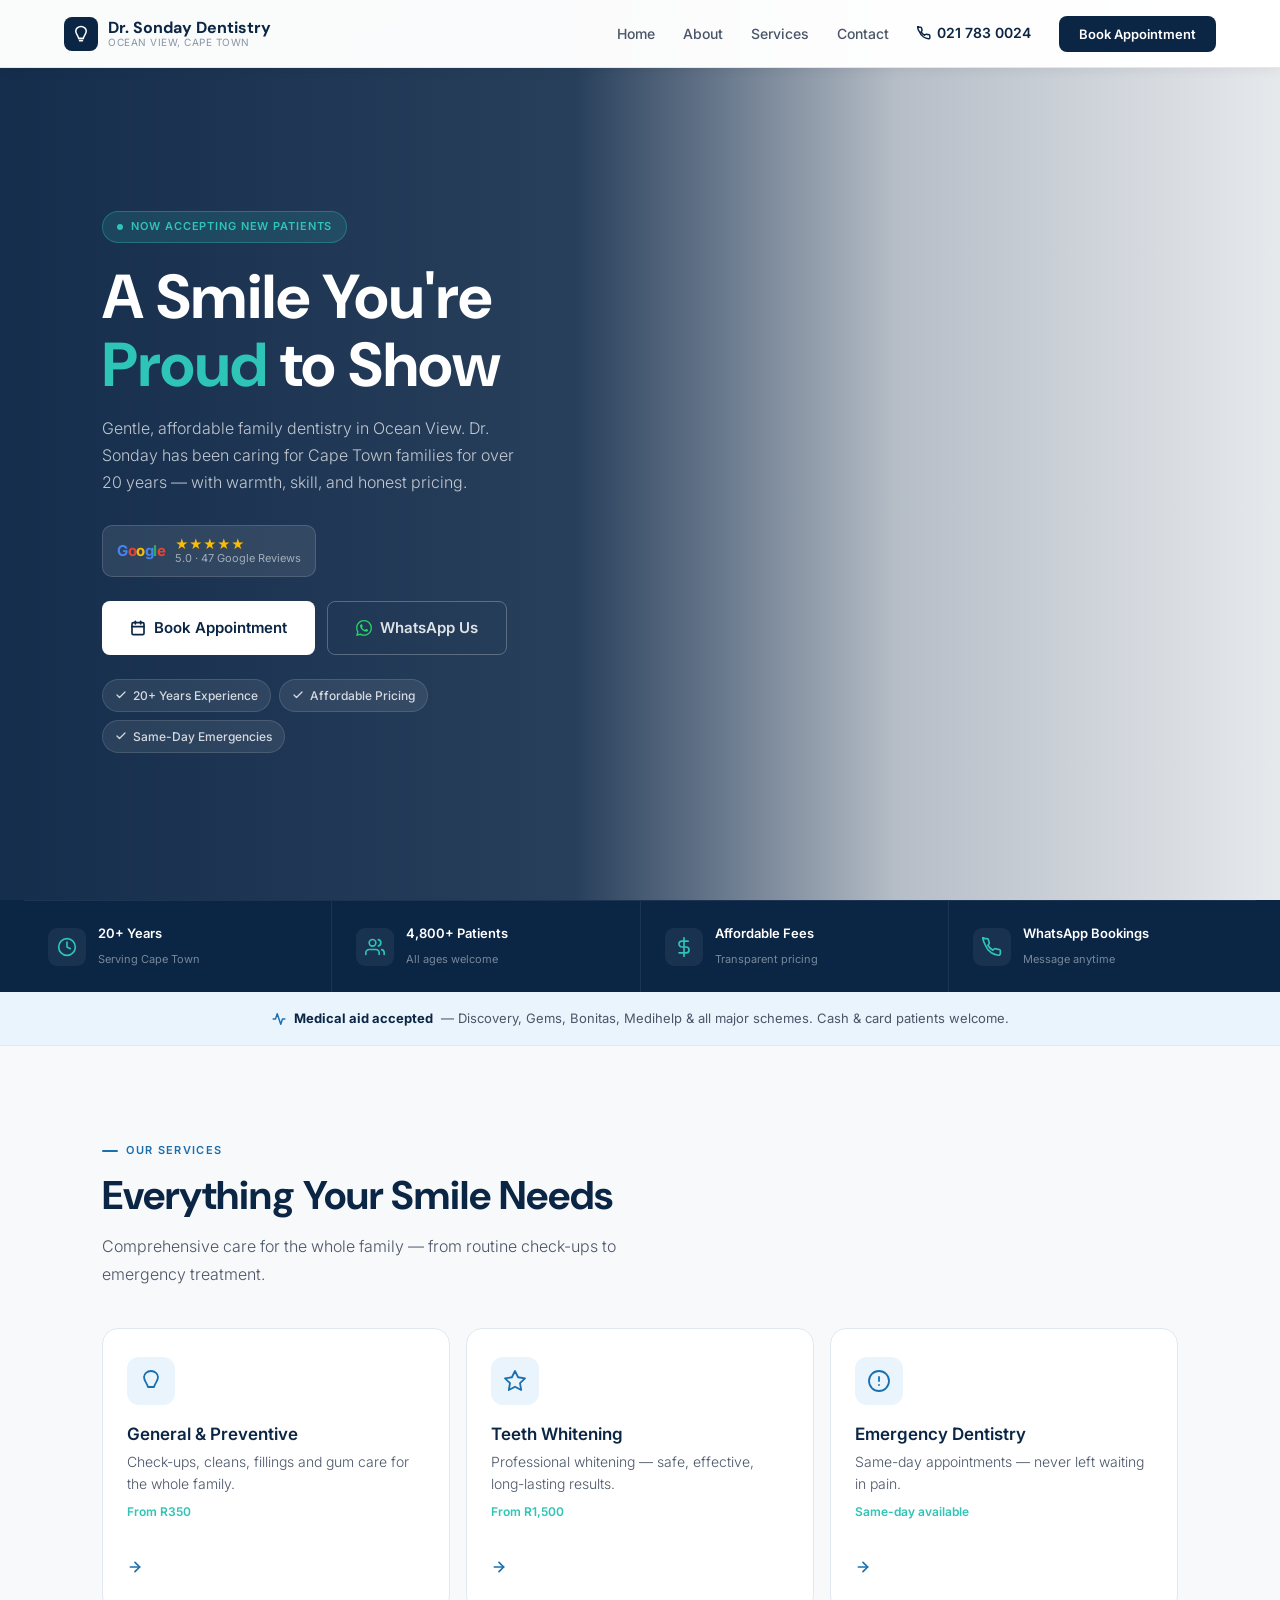
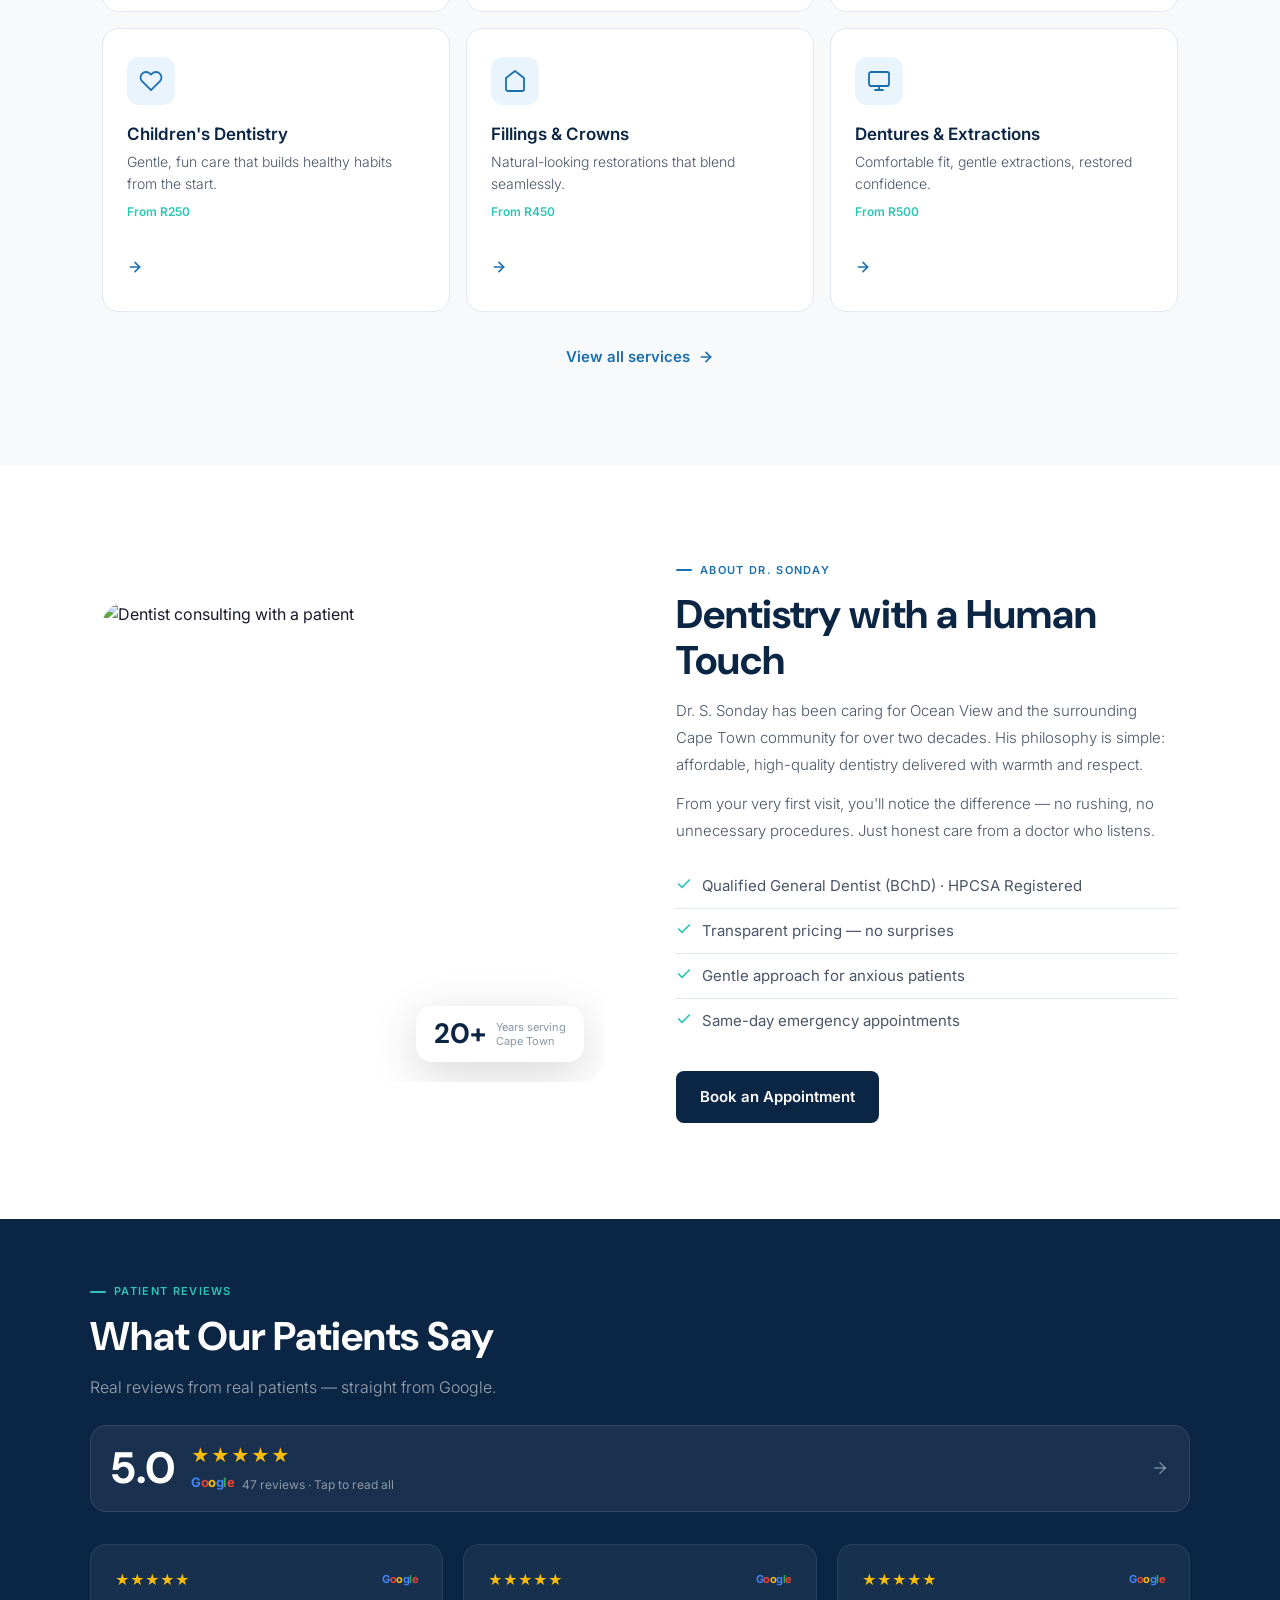
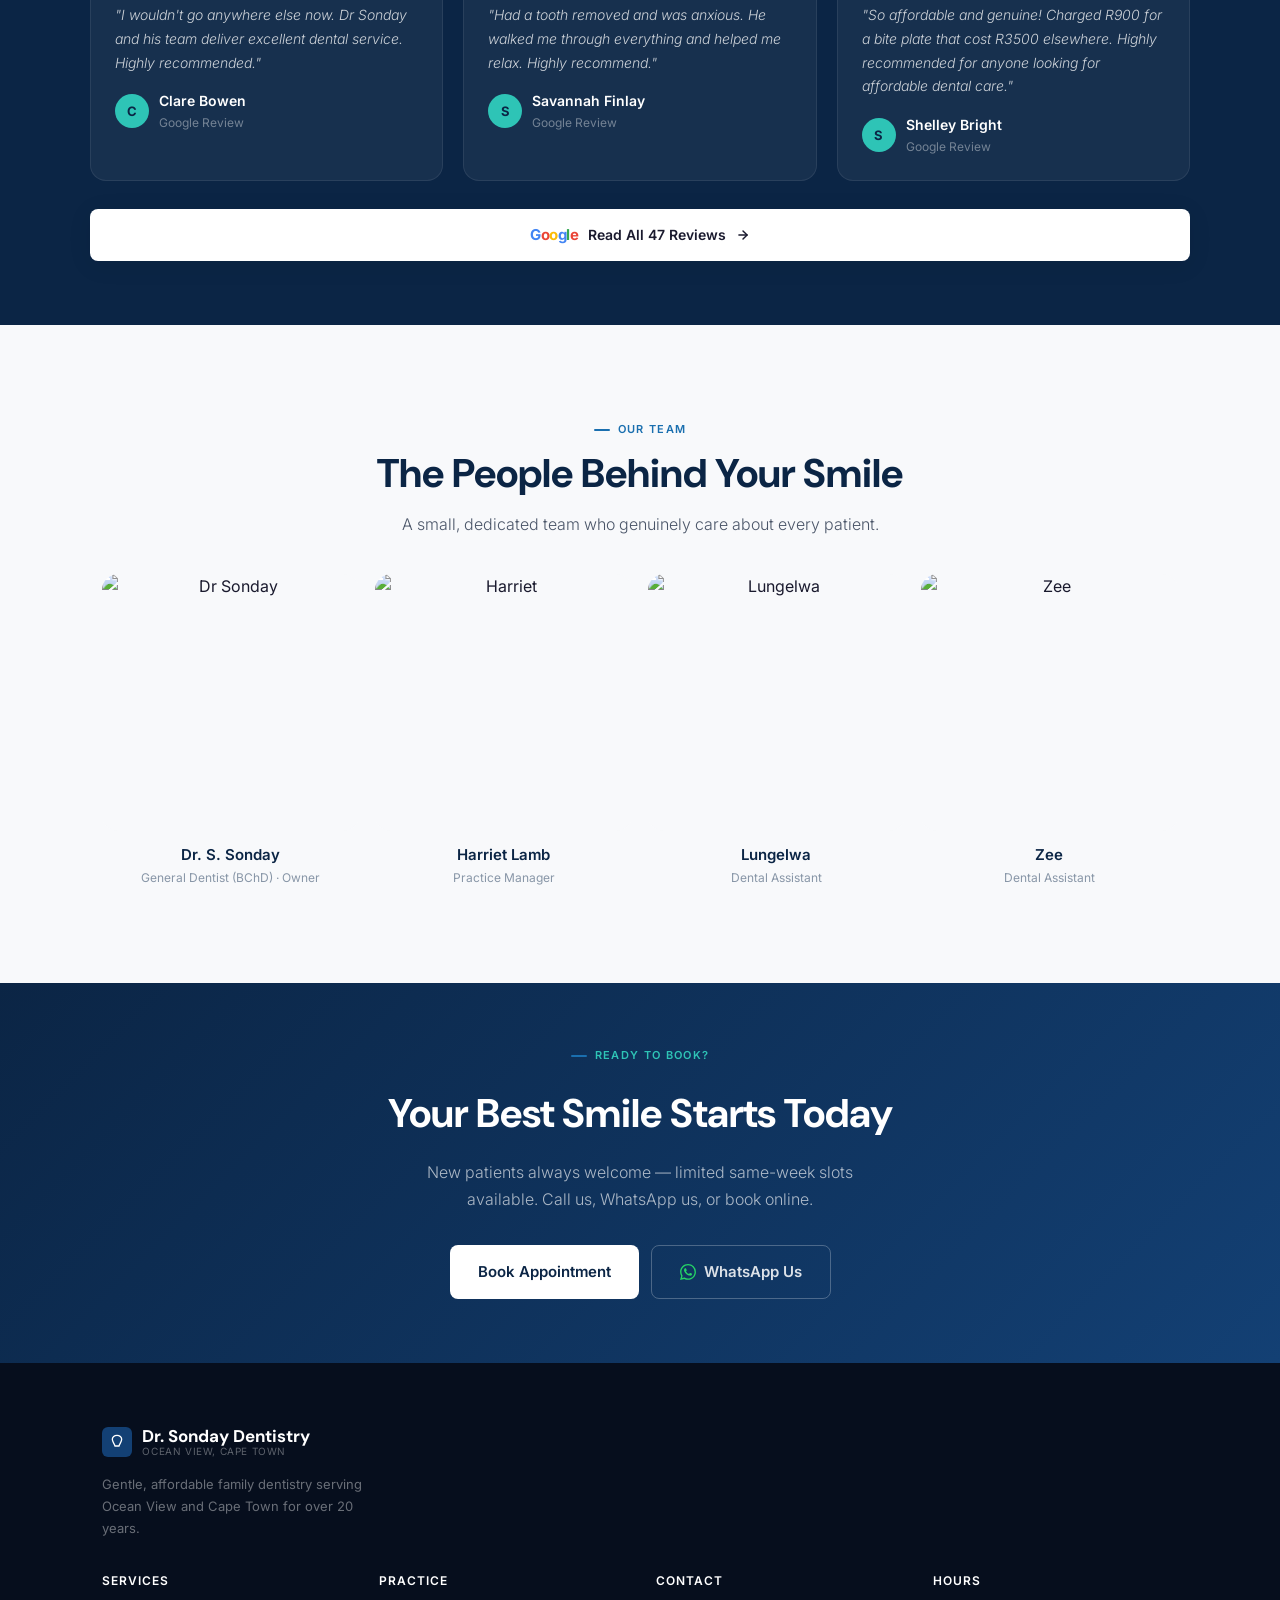
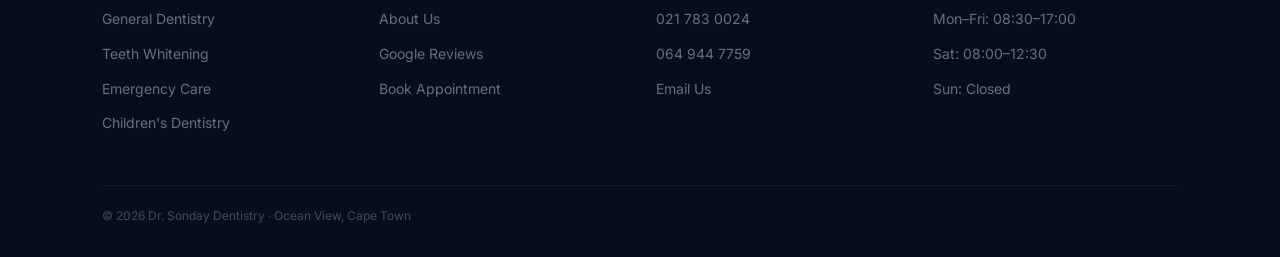
==== commit 5d0aba19: "Full conversion & mobile optimisation pass Font: - Replace Playfair Display with DM Sans (modern, sh" ====
--- a/dentist/dr-sonday-demo-v3-mobile-first.html
+++ b/dentist/dr-sonday-demo-v3-mobile-first.html
@@ -8,7 +8,7 @@
 <link rel="icon" href="data:image/svg+xml,<svg xmlns='http://www.w3.org/2000/svg' viewBox='0 0 100 100'><text y='.9em' font-size='90'>🦷</text></svg>">
 <link rel="preconnect" href="https://fonts.googleapis.com">
 <link rel="preconnect" href="https://fonts.gstatic.com" crossorigin>
-<link href="https://fonts.googleapis.com/css2?family=Playfair+Display:ital,wght@0,600;0,700;1,600&family=Inter:wght@300;400;500;600&display=swap" rel="stylesheet">
+<link href="https://fonts.googleapis.com/css2?family=DM+Sans:ital,wght@0,500;0,600;0,700;1,500&family=Inter:wght@300;400;500;600&display=swap" rel="stylesheet">
 <script type="application/ld+json">
 {
   "@context": "https://schema.org",
@@ -101,7 +101,7 @@
 }
 
 .nav-logo-text {
-  font-family: 'Playfair Display', serif;
+  font-family: 'DM Sans', sans-serif;
   font-size: 16px; font-weight: 700;
   color: var(--navy); line-height: 1.1;
 }
@@ -179,7 +179,7 @@
   padding: 18px 0;
   color: var(--navy); text-decoration: none;
   font-size: 20px; font-weight: 600;
-  font-family: 'Playfair Display', serif;
+  font-family: 'DM Sans', sans-serif;
   transition: color 0.2s;
 }
 .mobile-menu-links a:hover { color: var(--blue); }
@@ -290,13 +290,13 @@
 }
 
 .hero h1 {
-  font-family: 'Playfair Display', serif;
+  font-family: 'DM Sans', sans-serif;
   font-size: clamp(34px, 8vw, 52px);
   font-weight: 700; line-height: 1.1;
   color: var(--white); margin-bottom: 16px;
 }
 
-.hero h1 em { font-style: italic; color: var(--teal); }
+.hero h1 em { font-style: normal; color: var(--teal); font-weight: 700; }
 
 .hero-desc {
   font-size: 16px; color: rgba(255,255,255,0.72);
@@ -359,7 +359,7 @@
 }
 
 .section-title {
-  font-family: 'Playfair Display', serif;
+  font-family: 'DM Sans', sans-serif;
   font-size: clamp(26px, 5vw, 40px);
   font-weight: 700; line-height: 1.15;
   color: var(--navy); margin-bottom: 14px;
@@ -475,7 +475,7 @@
 }
 
 .about-badge-num {
-  font-family: 'Playfair Display', serif;
+  font-family: 'DM Sans', sans-serif;
   font-size: 28px; font-weight: 700; color: var(--navy); line-height: 1;
 }
 
@@ -513,7 +513,7 @@
 .google-score-card:hover { background: rgba(255,255,255,0.1); }
 
 .google-score-num {
-  font-family: 'Playfair Display', serif;
+  font-family: 'DM Sans', sans-serif;
   font-size: 44px; font-weight: 700; color: var(--white); line-height: 1;
 }
 
@@ -597,7 +597,7 @@
 }
 
 .cta-section h2 {
-  font-family: 'Playfair Display', serif;
+  font-family: 'DM Sans', sans-serif;
   font-size: clamp(26px, 5vw, 40px);
   font-weight: 700; color: var(--white); margin-bottom: 14px;
 }
@@ -642,7 +642,7 @@
 }
 
 .footer-logo-text {
-  font-family: 'Playfair Display', serif;
+  font-family: 'DM Sans', sans-serif;
   font-size: 17px; font-weight: 700; color: var(--white);
   line-height: 1.1;
 }
@@ -695,7 +695,7 @@
 .page-hero .eyebrow::before { background: var(--teal); }
 
 .page-hero h1 {
-  font-family: 'Playfair Display', serif;
+  font-family: 'DM Sans', sans-serif;
   font-size: clamp(30px, 7vw, 52px);
   font-weight: 700; color: var(--white); margin-bottom: 16px;
 }
@@ -727,7 +727,7 @@
 }
 
 .service-row h2 {
-  font-family: 'Playfair Display', serif;
+  font-family: 'DM Sans', sans-serif;
   font-size: clamp(22px, 5vw, 32px);
   font-weight: 700; color: var(--navy);
   margin-bottom: 12px; line-height: 1.2;
@@ -748,7 +748,7 @@
 .contact-hero .eyebrow::before { background: var(--teal); }
 
 .contact-hero h1 {
-  font-family: 'Playfair Display', serif;
+  font-family: 'DM Sans', sans-serif;
   font-size: clamp(28px, 7vw, 48px);
   font-weight: 700; color: var(--white);
   margin-bottom: 14px; line-height: 1.15;
@@ -794,7 +794,7 @@
 }
 
 .form-card h2 {
-  font-family: 'Playfair Display', serif;
+  font-family: 'DM Sans', sans-serif;
   font-size: 24px; font-weight: 700; color: var(--navy); margin-bottom: 6px;
 }
 
@@ -859,7 +859,7 @@
 }
 
 .form-success h3 {
-  font-family: 'Playfair Display', serif;
+  font-family: 'DM Sans', sans-serif;
   font-size: 22px; color: var(--navy); margin-bottom: 8px;
 }
 .form-success p { color: var(--text-mid); font-size: 14px; line-height: 1.6; }
@@ -1011,6 +1011,7 @@
   .form-row-2 { grid-template-columns: 1fr 1fr; }
 
   .hours-grid { grid-template-columns: repeat(4, 1fr); }
+  .values-grid { grid-template-columns: repeat(3, 1fr); }
 }
 
 @media (min-width: 1024px) {
@@ -1036,6 +1037,7 @@
 
   <ul class="nav-desktop">
     <li><a href="#" onclick="showPage('home')">Home</a></li>
+    <li><a href="#" onclick="showPage('about')">About</a></li>
     <li><a href="#" onclick="showPage('services')">Services</a></li>
     <li><a href="#" onclick="showPage('contact')">Contact</a></li>
     <li><a href="tel:+27217830024" style="display:flex;align-items:center;gap:6px;color:var(--navy);font-weight:600">
@@ -1054,6 +1056,7 @@
 <div class="mobile-menu" id="mobile-menu">
   <ul class="mobile-menu-links">
     <li><a href="#" onclick="navTo('home')">Home <svg width="18" height="18" viewBox="0 0 24 24" fill="none" stroke="currentColor" stroke-width="2" stroke-linecap="round" stroke-linejoin="round"><line x1="5" y1="12" x2="19" y2="12"/><polyline points="12 5 19 12 12 19"/></svg></a></li>
+    <li><a href="#" onclick="navTo('about')">About Us <svg width="18" height="18" viewBox="0 0 24 24" fill="none" stroke="currentColor" stroke-width="2" stroke-linecap="round" stroke-linejoin="round"><line x1="5" y1="12" x2="19" y2="12"/><polyline points="12 5 19 12 12 19"/></svg></a></li>
     <li><a href="#" onclick="navTo('services')">Services <svg width="18" height="18" viewBox="0 0 24 24" fill="none" stroke="currentColor" stroke-width="2" stroke-linecap="round" stroke-linejoin="round"><line x1="5" y1="12" x2="19" y2="12"/><polyline points="12 5 19 12 12 19"/></svg></a></li>
     <li><a href="#" onclick="navTo('contact')">Book Appointment <svg width="18" height="18" viewBox="0 0 24 24" fill="none" stroke="currentColor" stroke-width="2" stroke-linecap="round" stroke-linejoin="round"><line x1="5" y1="12" x2="19" y2="12"/><polyline points="12 5 19 12 12 19"/></svg></a></li>
   </ul>
@@ -1075,10 +1078,10 @@
     <svg width="16" height="16" viewBox="0 0 24 24" fill="none" stroke="currentColor" stroke-width="2.5" stroke-linecap="round" stroke-linejoin="round"><path d="M22 16.92v3a2 2 0 01-2.18 2 19.79 19.79 0 01-8.63-3.07A19.5 19.5 0 013.95 9.5a19.79 19.79 0 01-3.07-8.67A2 2 0 012.88 2h3a2 2 0 012 1.72c.127.96.361 1.903.7 2.81a2 2 0 01-.45 2.11L7.09 9.91a16 16 0 006 6l1.27-1.27a2 2 0 012.11-.45c.907.339 1.85.573 2.81.7A2 2 0 0122 16.92z"/></svg>
     Call Now
   </a>
-  <button class="float-btn float-btn-book" onclick="showPage('contact');closeMenu()">
-    <svg width="16" height="16" viewBox="0 0 24 24" fill="none" stroke="currentColor" stroke-width="2.5" stroke-linecap="round" stroke-linejoin="round"><rect x="3" y="4" width="18" height="18" rx="2"/><line x1="16" y1="2" x2="16" y2="6"/><line x1="8" y1="2" x2="8" y2="6"/><line x1="3" y1="10" x2="21" y2="10"/></svg>
-    Book Appointment
-  </button>
+  <a href="https://wa.me/27649447759" target="_blank" class="float-btn float-btn-whatsapp">
+    <svg width="16" height="16" viewBox="0 0 24 24" fill="#147a3e"><path d="M17.472 14.382c-.297-.149-1.758-.867-2.03-.967-.273-.099-.471-.148-.67.15-.197.297-.767.966-.94 1.164-.173.199-.347.223-.644.075-.297-.15-1.255-.463-2.39-1.475-.883-.788-1.48-1.761-1.653-2.059-.173-.297-.018-.458.13-.606.134-.133.298-.347.446-.52.149-.174.198-.298.298-.497.099-.198.05-.371-.025-.52-.075-.149-.669-1.612-.916-2.207-.242-.579-.487-.5-.669-.51-.173-.008-.371-.01-.57-.01-.198 0-.52.074-.792.372-.272.297-1.04 1.016-1.04 2.479 0 1.462 1.065 2.875 1.213 3.074.149.198 2.096 3.2 5.077 4.487.709.306 1.262.489 1.694.625.712.227 1.36.195 1.871.118.571-.085 1.758-.719 2.006-1.413.248-.694.248-1.289.173-1.413-.074-.124-.272-.198-.57-.347m-5.421 7.403h-.004a9.87 9.87 0 01-5.031-1.378l-.361-.214-3.741.982.998-3.648-.235-.374a9.86 9.86 0 01-1.51-5.26c.001-5.45 4.436-9.884 9.888-9.884 2.64 0 5.122 1.03 6.988 2.898a9.825 9.825 0 012.893 6.994c-.003 5.45-4.437 9.884-9.885 9.884m8.413-18.297A11.815 11.815 0 0012.05 0C5.495 0 .16 5.335.157 11.892c0 2.096.547 4.142 1.588 5.945L.057 24l6.305-1.654a11.882 11.882 0 005.683 1.448h.005c6.554 0 11.89-5.335 11.893-11.893a11.821 11.821 0 00-3.48-8.413z"/></svg>
+    WhatsApp
+  </a>
 </div>
 
 <!-- ═══════════════ HOME PAGE ═══════════════ -->
@@ -1087,7 +1090,7 @@
   <!-- HERO -->
   <section class="hero">
     <div class="hero-bg">
-      <img src="https://images.unsplash.com/photo-1609840114035-3c981b782dfe?w=1200&q=80" alt="Modern dental practice" loading="eager"/>
+      <img src="https://images.unsplash.com/photo-1606811971618-4486d14f3f99?w=1400&q=80" alt="Modern dental treatment room at Dr. Sonday Dentistry" loading="eager"/>
     </div>
     <div class="hero-content">
       <div class="hero-badge"><div class="hero-badge-dot"></div>Now Accepting New Patients</div>
@@ -1232,7 +1235,7 @@
     <div class="section-inner">
       <div class="about-layout">
         <div class="about-image">
-          <img src="https://images.unsplash.com/photo-1629909613654-28e377c37b09?w=800&q=80" alt="Dr Sonday" loading="lazy"/>
+          <img src="https://images.unsplash.com/photo-1629909615957-be38d29fc62c?w=800&q=80" alt="Dentist consulting with a patient" loading="lazy"/>
           <div class="about-badge">
             <div class="about-badge-num">20+</div>
             <div class="about-badge-label">Years serving<br>Cape Town</div>
@@ -1376,7 +1379,7 @@
         <div class="footer-col">
           <h4>Practice</h4>
           <ul>
-            <li><a href="#" onclick="showPage('home')">About Dr. Sonday</a></li>
+            <li><a href="#" onclick="showPage('about')">About Us</a></li>
             <li><a href="https://www.google.com/maps/search/Dr+Sonday+Dentistry+Ocean+View+Cape+Town" target="_blank">Google Reviews</a></li>
             <li><a href="#" onclick="showPage('contact')">Book Appointment</a></li>
           </ul>
@@ -1399,6 +1402,119 @@
         </div>
       </div>
       <div class="footer-bottom">© 2025 Dr. Sonday Dentistry · Ocean View, Cape Town</div>
+    </div>
+  </footer>
+</div>
+
+<!-- ═══════════════ ABOUT PAGE ═══════════════ -->
+<div id="page-about" class="page">
+  <div class="page-hero">
+    <div class="eyebrow">About Us</div>
+    <h1>Meet Dr. Sonday & Team</h1>
+    <p>Over 20 years of gentle, affordable dentistry — built on trust, honesty, and genuine care for every patient.</p>
+  </div>
+
+  <div class="section">
+    <div class="section-inner" style="max-width:900px">
+      <div class="about-layout">
+        <div class="about-image">
+          <img src="https://images.unsplash.com/photo-1629909615957-be38d29fc62c?w=800&q=80" alt="Dr. Sonday with patient" loading="lazy"/>
+          <div class="about-badge">
+            <div class="about-badge-num">20+</div>
+            <div class="about-badge-label">Years serving<br>Cape Town</div>
+          </div>
+        </div>
+        <div>
+          <div class="eyebrow">Our Story</div>
+          <h2 class="section-title">Dentistry with a Human Touch</h2>
+          <p style="color:var(--text-mid);font-size:15px;line-height:1.8;font-weight:300;margin-bottom:12px">Dr. S. Sonday opened his practice in Ocean View over two decades ago with a simple mission: provide affordable, high-quality dental care to his community. Today, that same mission drives everything we do.</p>
+          <p style="color:var(--text-mid);font-size:15px;line-height:1.8;font-weight:300;margin-bottom:12px">We believe everyone deserves a healthy smile — regardless of budget. That's why we keep our pricing transparent and fair, never recommending unnecessary procedures.</p>
+          <p style="color:var(--text-mid);font-size:15px;line-height:1.8;font-weight:300">From nervous first-time visitors to lifelong regulars, our patients are family. We take the time to listen, explain, and make sure you're comfortable at every step.</p>
+          <ul class="check-list">
+            <li><svg width="16" height="16" viewBox="0 0 24 24" fill="none" stroke="#2ec4b6" stroke-width="2.5" stroke-linecap="round" stroke-linejoin="round"><polyline points="20 6 9 17 4 12"/></svg>Qualified General Dentist (BChD) · HPCSA Registered</li>
+            <li><svg width="16" height="16" viewBox="0 0 24 24" fill="none" stroke="#2ec4b6" stroke-width="2.5" stroke-linecap="round" stroke-linejoin="round"><polyline points="20 6 9 17 4 12"/></svg>4,800+ patients treated</li>
+            <li><svg width="16" height="16" viewBox="0 0 24 24" fill="none" stroke="#2ec4b6" stroke-width="2.5" stroke-linecap="round" stroke-linejoin="round"><polyline points="20 6 9 17 4 12"/></svg>5-star Google rating (47 reviews)</li>
+            <li><svg width="16" height="16" viewBox="0 0 24 24" fill="none" stroke="#2ec4b6" stroke-width="2.5" stroke-linecap="round" stroke-linejoin="round"><polyline points="20 6 9 17 4 12"/></svg>All major medical aids accepted</li>
+          </ul>
+        </div>
+      </div>
+    </div>
+  </div>
+
+  <!-- TEAM -->
+  <div class="section" style="background:var(--cream)">
+    <div class="section-inner">
+      <div style="text-align:center;margin-bottom:8px">
+        <div class="eyebrow" style="justify-content:center">Our Team</div>
+        <h2 class="section-title">The People Behind Your Smile</h2>
+        <p class="section-sub" style="margin:0 auto">A small, dedicated team who genuinely care about every patient.</p>
+      </div>
+      <div class="team-grid">
+        <div class="team-card">
+          <div class="team-photo"><img src="https://images.unsplash.com/photo-1612349317150-e413f6a5b16d?w=400&q=80" alt="Dr Sonday" loading="lazy"/></div>
+          <div class="team-name">Dr. S. Sonday</div>
+          <div class="team-role">General Dentist (BChD) · Owner</div>
+        </div>
+        <div class="team-card">
+          <div class="team-photo"><img src="https://images.unsplash.com/photo-1594824476967-48c8b964273f?w=400&q=80" alt="Harriet" loading="lazy"/></div>
+          <div class="team-name">Harriet Lamb</div>
+          <div class="team-role">Practice Manager</div>
+        </div>
+        <div class="team-card">
+          <div class="team-photo"><img src="https://images.unsplash.com/photo-1614608682850-e0d6ed316d47?w=400&q=80" alt="Lungelwa" loading="lazy"/></div>
+          <div class="team-name">Lungelwa</div>
+          <div class="team-role">Dental Assistant</div>
+        </div>
+        <div class="team-card">
+          <div class="team-photo"><img src="https://images.unsplash.com/photo-1559839734-2b71ea197ec2?w=400&q=80" alt="Zee" loading="lazy"/></div>
+          <div class="team-name">Zee</div>
+          <div class="team-role">Dental Assistant</div>
+        </div>
+      </div>
+    </div>
+  </div>
+
+  <!-- VALUES -->
+  <div class="section">
+    <div class="section-inner" style="max-width:900px;text-align:center">
+      <div class="eyebrow" style="justify-content:center">Why Choose Us</div>
+      <h2 class="section-title">What Makes Us Different</h2>
+      <p class="section-sub" style="margin:0 auto 40px">We're not the biggest practice — but our patients stay for a reason.</p>
+      <div style="display:grid;grid-template-columns:1fr;gap:16px">
+        <div style="background:var(--cream);border-radius:var(--radius-lg);padding:28px 24px;text-align:left;display:flex;gap:16px;align-items:flex-start">
+          <div style="width:44px;height:44px;flex-shrink:0;background:var(--blue-light);border-radius:12px;display:flex;align-items:center;justify-content:center"><svg width="22" height="22" viewBox="0 0 24 24" fill="none" stroke="var(--blue)" stroke-width="1.8" stroke-linecap="round" stroke-linejoin="round"><line x1="12" y1="1" x2="12" y2="23"/><path d="M17 5H9.5a3.5 3.5 0 000 7h5a3.5 3.5 0 010 7H6"/></svg></div>
+          <div><h3 style="font-size:16px;font-weight:600;color:var(--navy);margin-bottom:4px">Honest, Affordable Pricing</h3><p style="font-size:14px;color:var(--text-mid);line-height:1.6;font-weight:300">No hidden fees, no surprise bills. We quote upfront and keep costs fair. Medical aid claims handled for you.</p></div>
+        </div>
+        <div style="background:var(--cream);border-radius:var(--radius-lg);padding:28px 24px;text-align:left;display:flex;gap:16px;align-items:flex-start">
+          <div style="width:44px;height:44px;flex-shrink:0;background:var(--blue-light);border-radius:12px;display:flex;align-items:center;justify-content:center"><svg width="22" height="22" viewBox="0 0 24 24" fill="none" stroke="var(--blue)" stroke-width="1.8" stroke-linecap="round" stroke-linejoin="round"><path d="M20.84 4.61a5.5 5.5 0 00-7.78 0L12 5.67l-1.06-1.06a5.5 5.5 0 00-7.78 7.78l1.06 1.06L12 21.23l7.78-7.78 1.06-1.06a5.5 5.5 0 000-7.78z"/></svg></div>
+          <div><h3 style="font-size:16px;font-weight:600;color:var(--navy);margin-bottom:4px">Gentle & Patient-Focused</h3><p style="font-size:14px;color:var(--text-mid);line-height:1.6;font-weight:300">Anxious about the dentist? You're not alone. Dr. Sonday takes extra time with nervous patients — no rushing, no judgment.</p></div>
+        </div>
+        <div style="background:var(--cream);border-radius:var(--radius-lg);padding:28px 24px;text-align:left;display:flex;gap:16px;align-items:flex-start">
+          <div style="width:44px;height:44px;flex-shrink:0;background:var(--blue-light);border-radius:12px;display:flex;align-items:center;justify-content:center"><svg width="22" height="22" viewBox="0 0 24 24" fill="none" stroke="var(--blue)" stroke-width="1.8" stroke-linecap="round" stroke-linejoin="round"><circle cx="12" cy="12" r="10"/><polyline points="12 6 12 12 16 14"/></svg></div>
+          <div><h3 style="font-size:16px;font-weight:600;color:var(--navy);margin-bottom:4px">Same-Day Emergencies</h3><p style="font-size:14px;color:var(--text-mid);line-height:1.6;font-weight:300">Toothache? Broken tooth? Call us and we'll fit you in the same day. No one should be left in pain waiting for help.</p></div>
+        </div>
+      </div>
+    </div>
+  </div>
+
+  <section class="cta-section">
+    <h2>Ready to Experience the Difference?</h2>
+    <p>New patients always welcome. Book your first visit today.</p>
+    <div class="cta-buttons">
+      <a href="#" class="btn-white" onclick="showPage('contact')">Book Appointment</a>
+      <a href="https://wa.me/27649447759" target="_blank" class="btn-ghost">
+        <svg width="16" height="16" viewBox="0 0 24 24" fill="#25D366"><path d="M17.472 14.382c-.297-.149-1.758-.867-2.03-.967-.273-.099-.471-.148-.67.15-.197.297-.767.966-.94 1.164-.173.199-.347.223-.644.075-.297-.15-1.255-.463-2.39-1.475-.883-.788-1.48-1.761-1.653-2.059-.173-.297-.018-.458.13-.606.134-.133.298-.347.446-.52.149-.174.198-.298.298-.497.099-.198.05-.371-.025-.52-.075-.149-.669-1.612-.916-2.207-.242-.579-.487-.5-.669-.51-.173-.008-.371-.01-.57-.01-.198 0-.52.074-.792.372-.272.297-1.04 1.016-1.04 2.479 0 1.462 1.065 2.875 1.213 3.074.149.198 2.096 3.2 5.077 4.487.709.306 1.262.489 1.694.625.712.227 1.36.195 1.871.118.571-.085 1.758-.719 2.006-1.413.248-.694.248-1.289.173-1.413-.074-.124-.272-.198-.57-.347m-5.421 7.403h-.004a9.87 9.87 0 01-5.031-1.378l-.361-.214-3.741.982.998-3.648-.235-.374a9.86 9.86 0 01-1.51-5.26c.001-5.45 4.436-9.884 9.888-9.884 2.64 0 5.122 1.03 6.988 2.898a9.825 9.825 0 012.893 6.994c-.003 5.45-4.437 9.884-9.885 9.884m8.413-18.297A11.815 11.815 0 0012.05 0C5.495 0 .16 5.335.157 11.892c0 2.096.547 4.142 1.588 5.945L.057 24l6.305-1.654a11.882 11.882 0 005.683 1.448h.005c6.554 0 11.89-5.335 11.893-11.893a11.821 11.821 0 00-3.48-8.413z"/></svg>
+        WhatsApp Us
+      </a>
+    </div>
+  </section>
+
+  <footer>
+    <div class="footer-inner" style="max-width:1100px;margin:0 auto">
+      <div class="footer-bottom" style="border-top:none;padding-top:0;display:flex;justify-content:space-between">
+        <span>© 2025 Dr. Sonday Dentistry.</span>
+        <a href="#" onclick="showPage('home')" style="color:var(--teal);text-decoration:none;font-size:13px">← Back to Home</a>
+      </div>
     </div>
   </footer>
 </div>
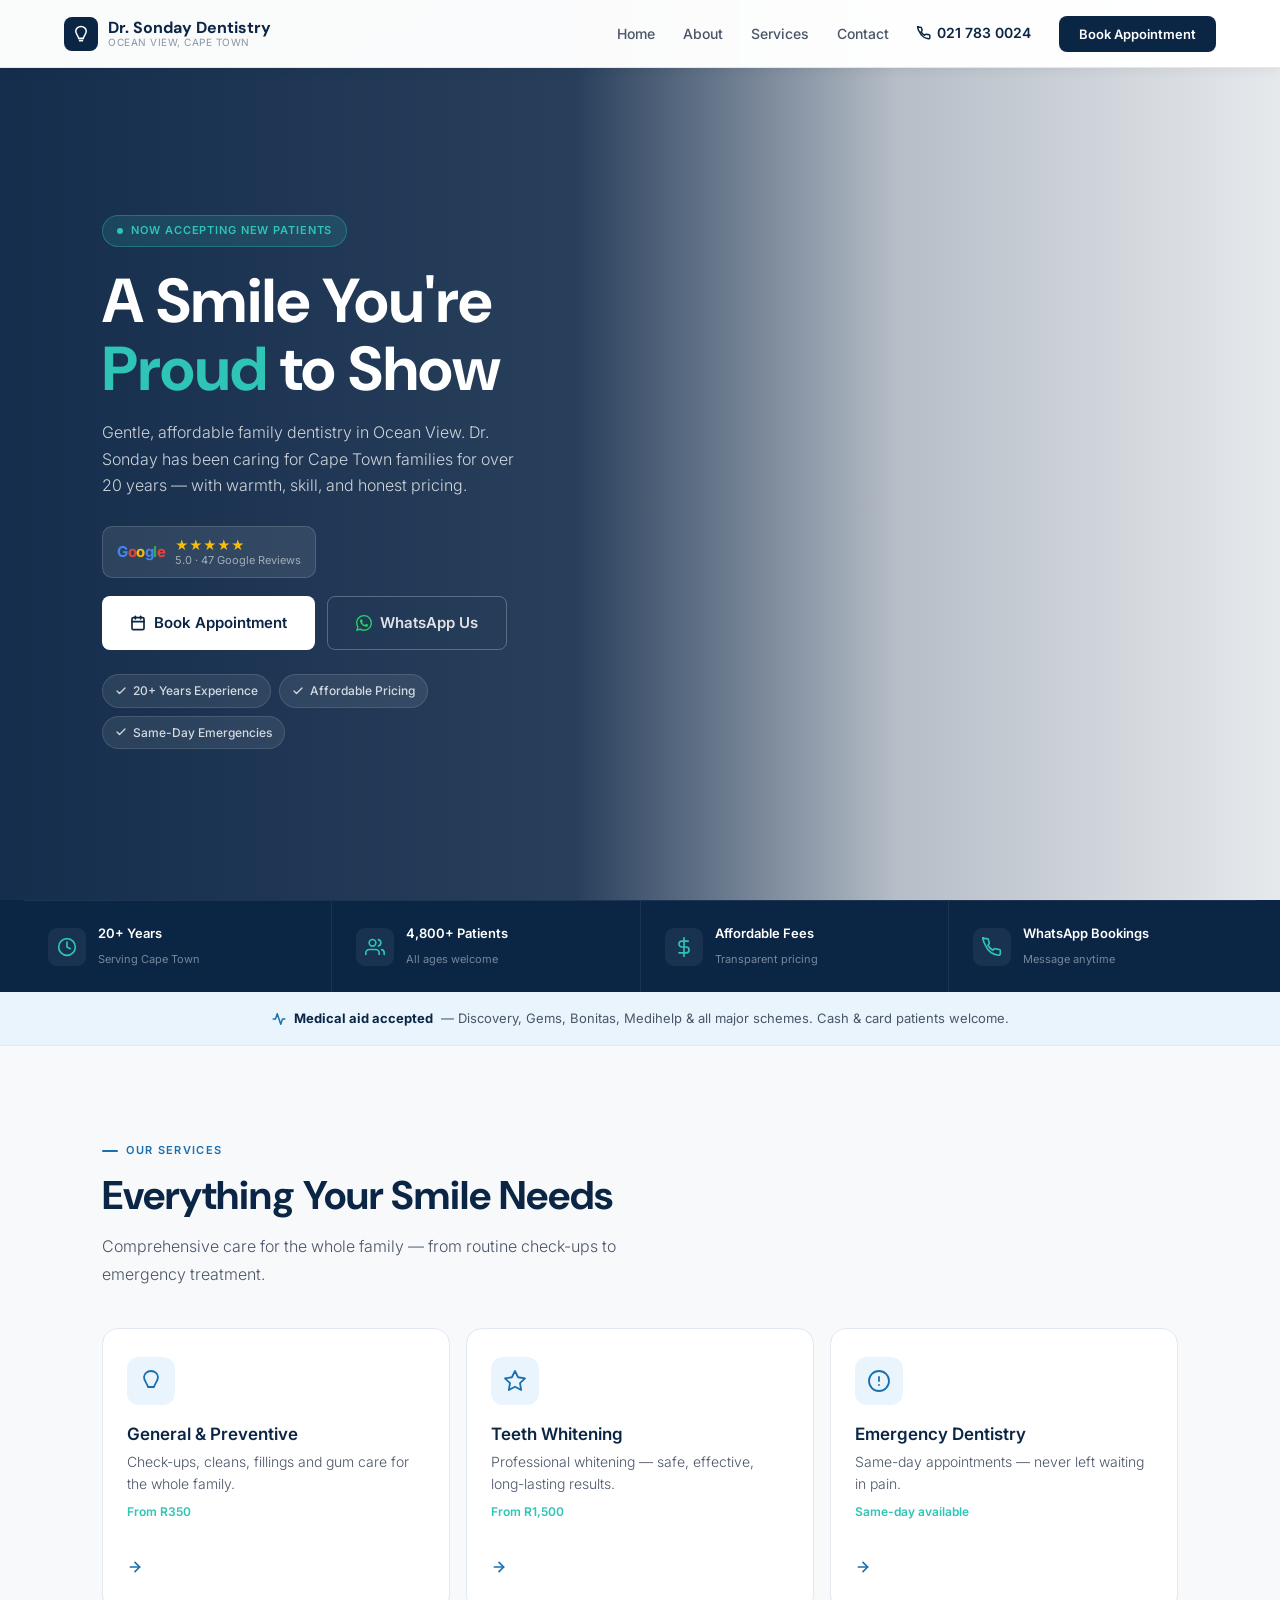
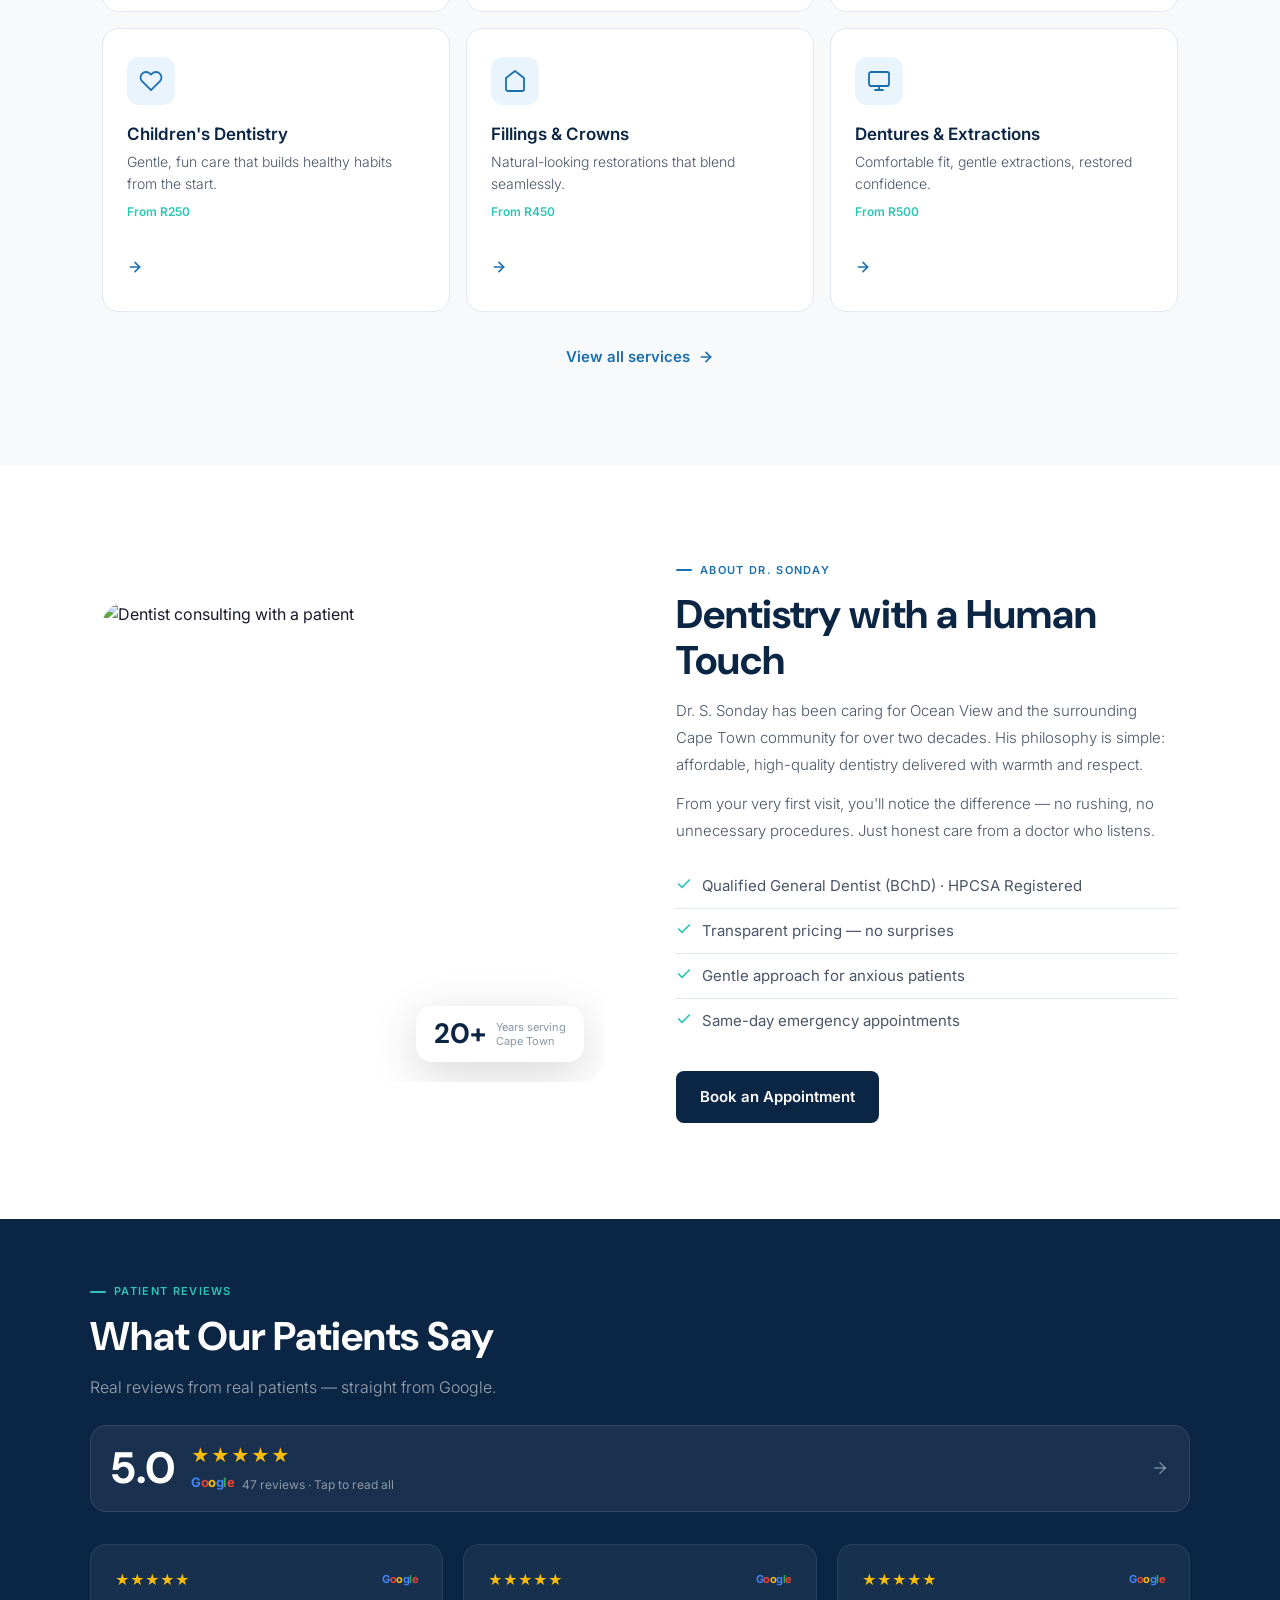
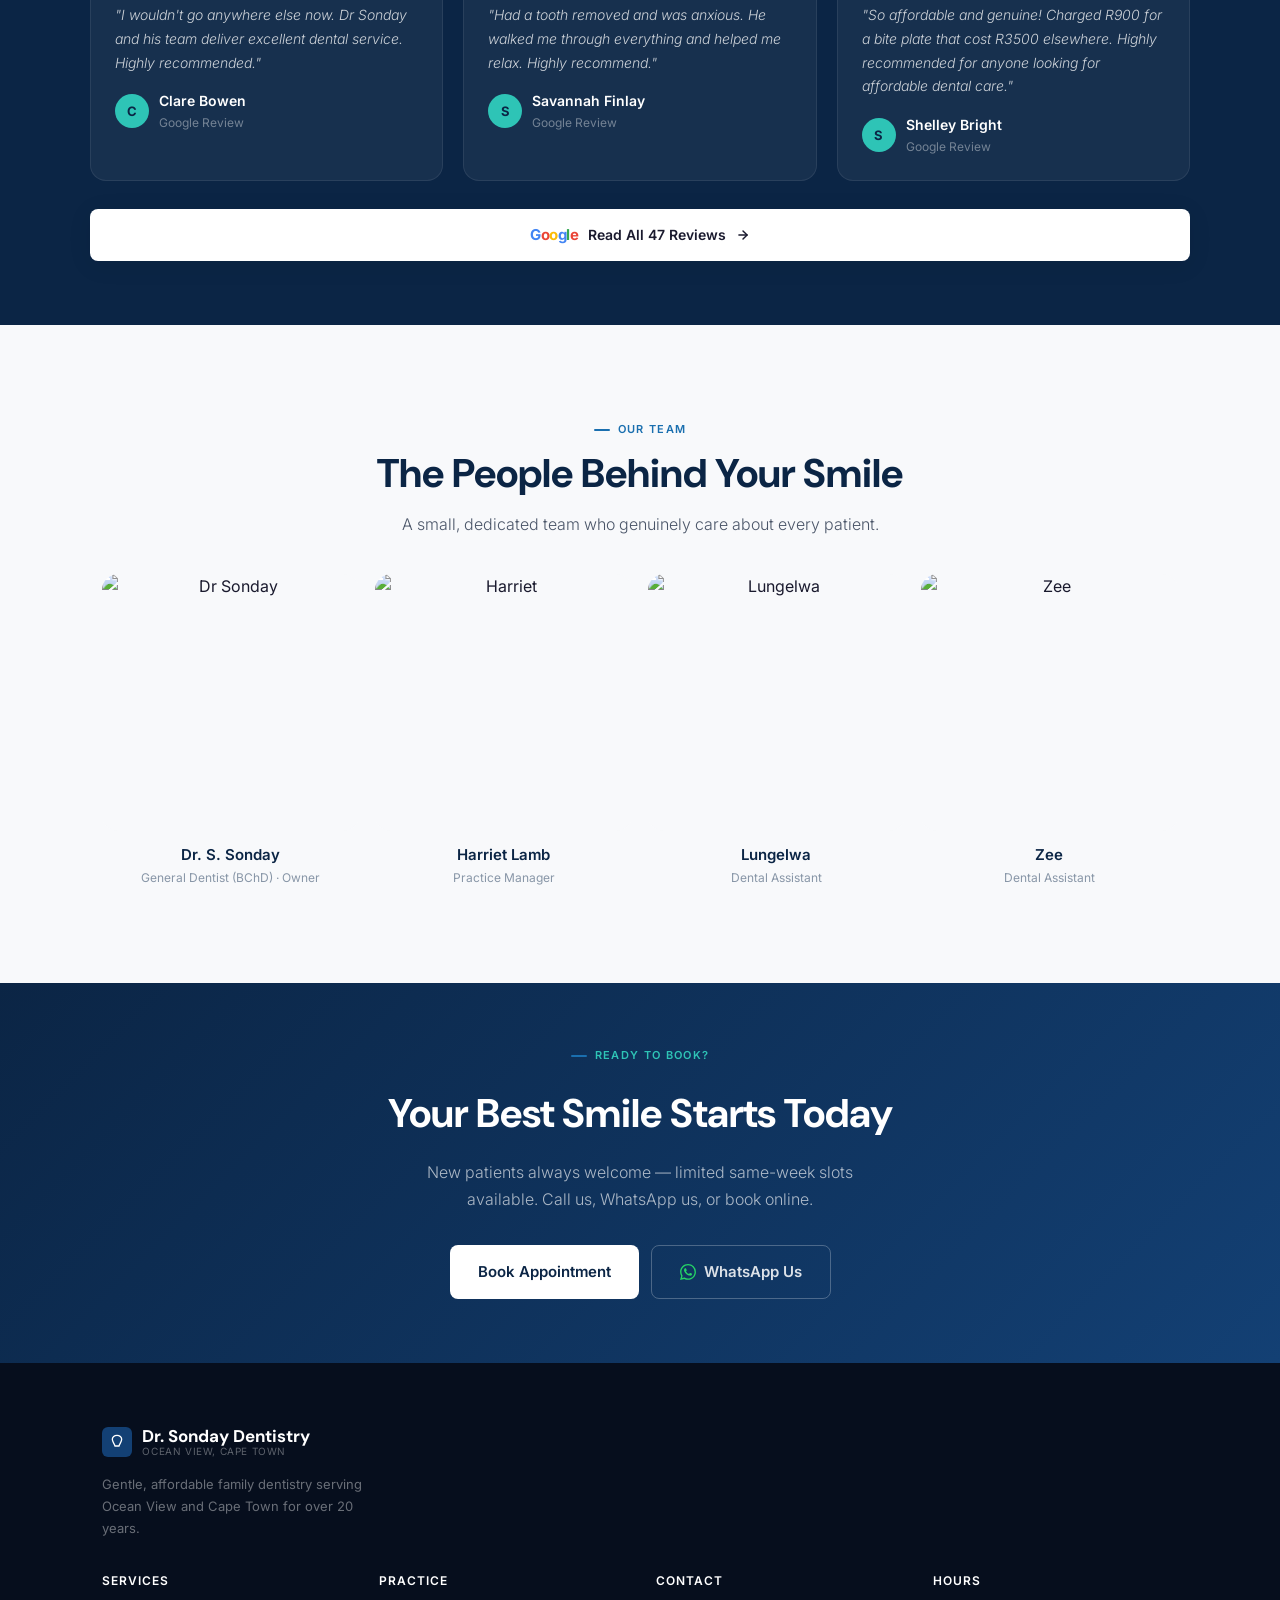
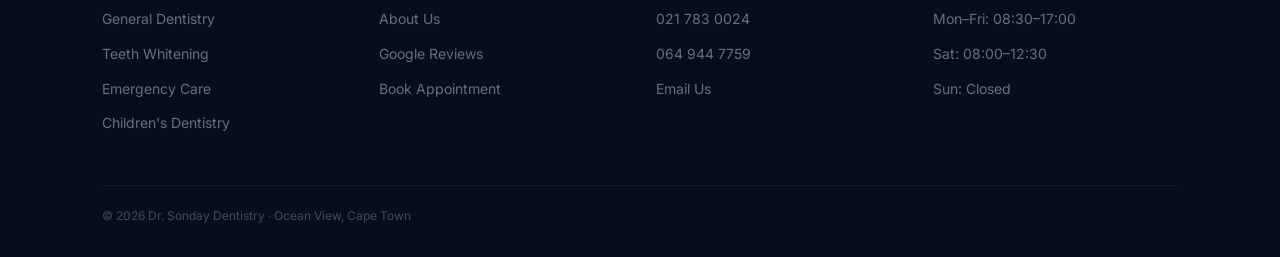
==== commit 3830aeda: "Fix mobile hero: spacing, overlay contrast, and image - Set hero min-height to 92svh so content fill" ====
--- a/dentist/dr-sonday-demo-v3-mobile-first.html
+++ b/dentist/dr-sonday-demo-v3-mobile-first.html
@@ -238,7 +238,7 @@
 /* ─── HERO ─── */
 .hero {
   position: relative;
-  min-height: auto;
+  min-height: 92svh;
   display: flex; align-items: flex-end;
   padding-top: 64px;
   overflow: hidden;
@@ -260,16 +260,17 @@
   position: absolute; inset: 0;
   background: linear-gradient(
     to top,
-    rgba(11,37,69,0.97) 0%,
-    rgba(11,37,69,0.85) 40%,
-    rgba(11,37,69,0.4) 70%,
-    rgba(11,37,69,0.2) 100%
+    rgba(11,37,69,0.98) 0%,
+    rgba(11,37,69,0.92) 35%,
+    rgba(11,37,69,0.75) 60%,
+    rgba(11,37,69,0.55) 80%,
+    rgba(11,37,69,0.4) 100%
   );
 }
 
 .hero-content {
   position: relative; z-index: 2;
-  padding: 48px 24px 36px;
+  padding: 40px 20px 28px;
   width: 100%;
 }
 
@@ -299,9 +300,9 @@
 .hero h1 em { font-style: normal; color: var(--teal); font-weight: 700; }
 
 .hero-desc {
-  font-size: 16px; color: rgba(255,255,255,0.72);
-  line-height: 1.7; font-weight: 300;
-  margin-bottom: 28px;
+  font-size: 15px; color: rgba(255,255,255,0.78);
+  line-height: 1.65; font-weight: 300;
+  margin-bottom: 20px;
 }
 
 /* Google badge in hero */
@@ -310,7 +311,7 @@
   background: rgba(255,255,255,0.09);
   border: 1px solid rgba(255,255,255,0.14);
   border-radius: 10px; padding: 10px 14px;
-  text-decoration: none; margin-bottom: 24px;
+  text-decoration: none; margin-bottom: 18px;
 }
 
 .google-logo {
@@ -957,6 +958,8 @@
     padding: 80px 8%;
     max-width: 620px;
   }
+
+  .hero-desc { font-size: 16px; margin-bottom: 28px; }
 
   .hero h1 { font-size: clamp(40px, 5vw, 62px); }
 
@@ -1090,7 +1093,7 @@
   <!-- HERO -->
   <section class="hero">
     <div class="hero-bg">
-      <img src="https://images.unsplash.com/photo-1606811971618-4486d14f3f99?w=1400&q=80" alt="Modern dental treatment room at Dr. Sonday Dentistry" loading="eager"/>
+      <img src="https://images.unsplash.com/photo-1588776814546-1ffcf47267a5?w=1400&q=80" alt="Patient receiving gentle dental care at Dr. Sonday Dentistry" loading="eager"/>
     </div>
     <div class="hero-content">
       <div class="hero-badge"><div class="hero-badge-dot"></div>Now Accepting New Patients</div>
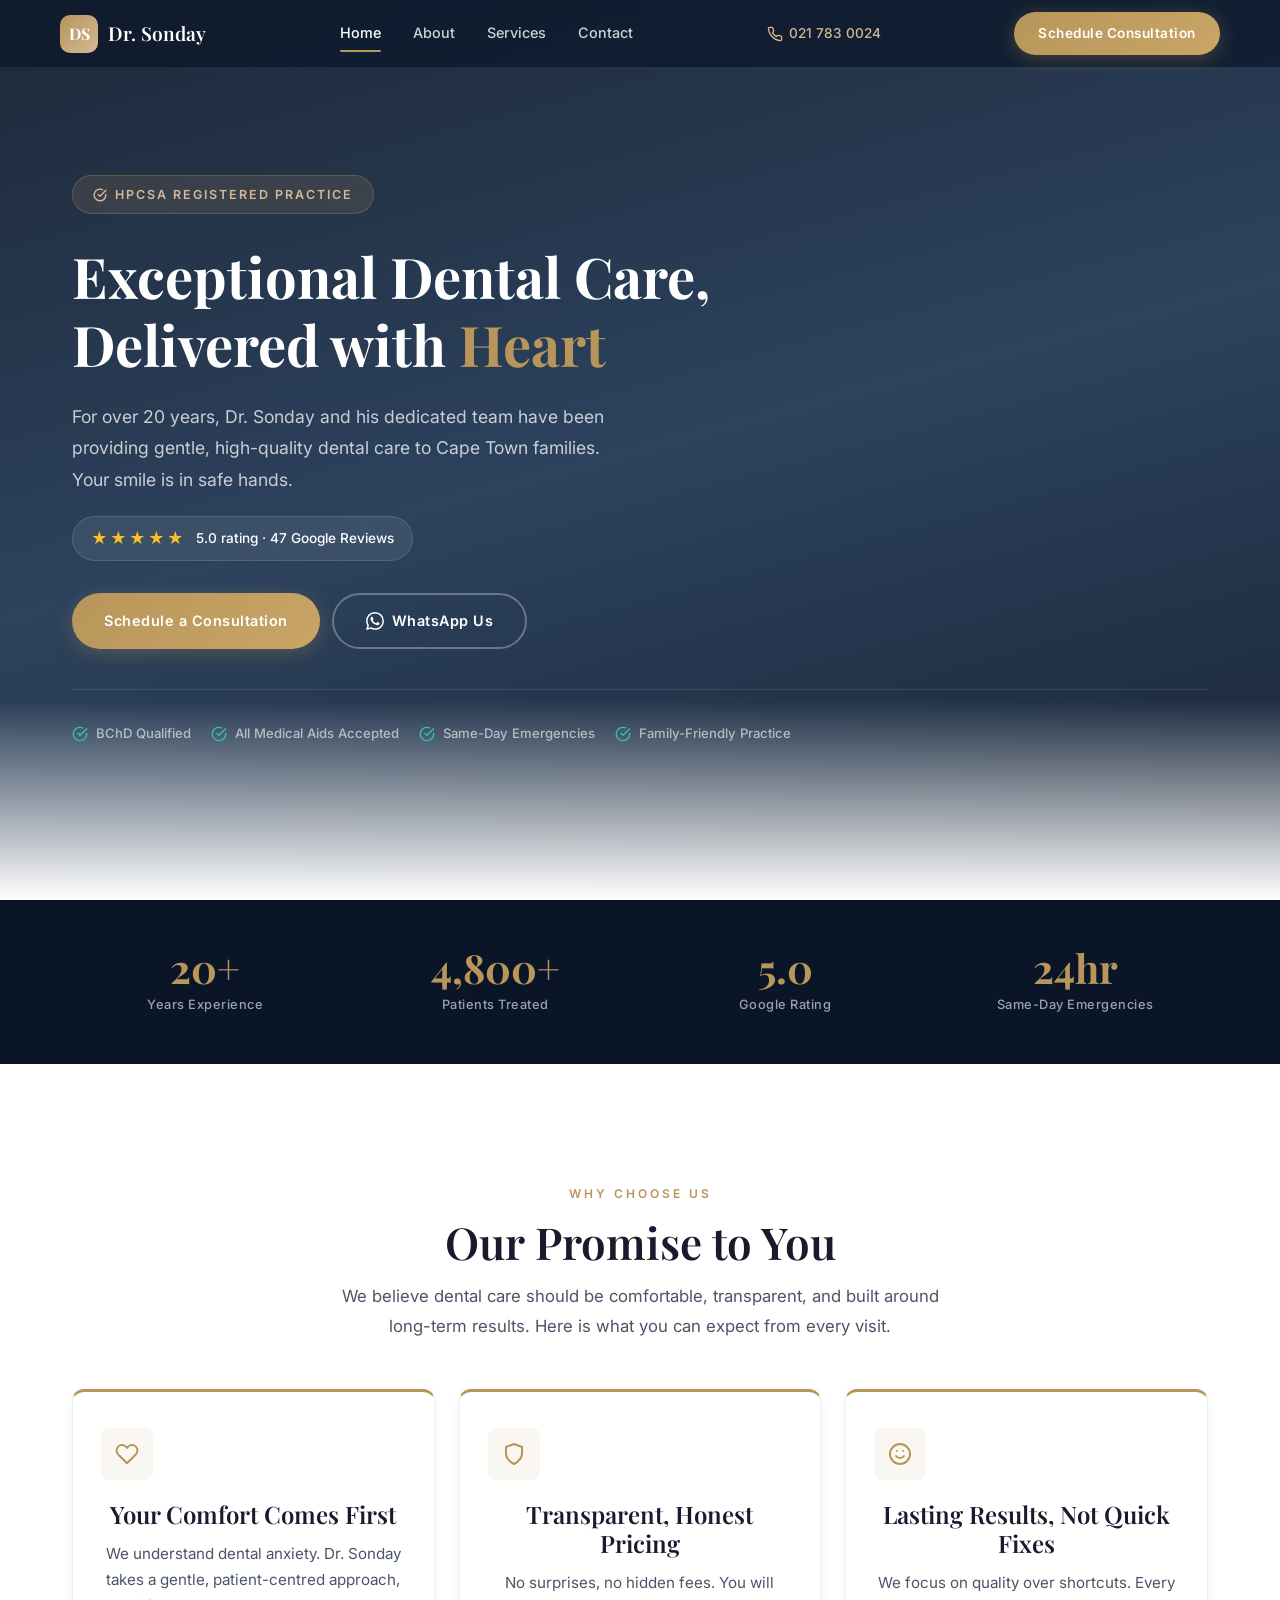
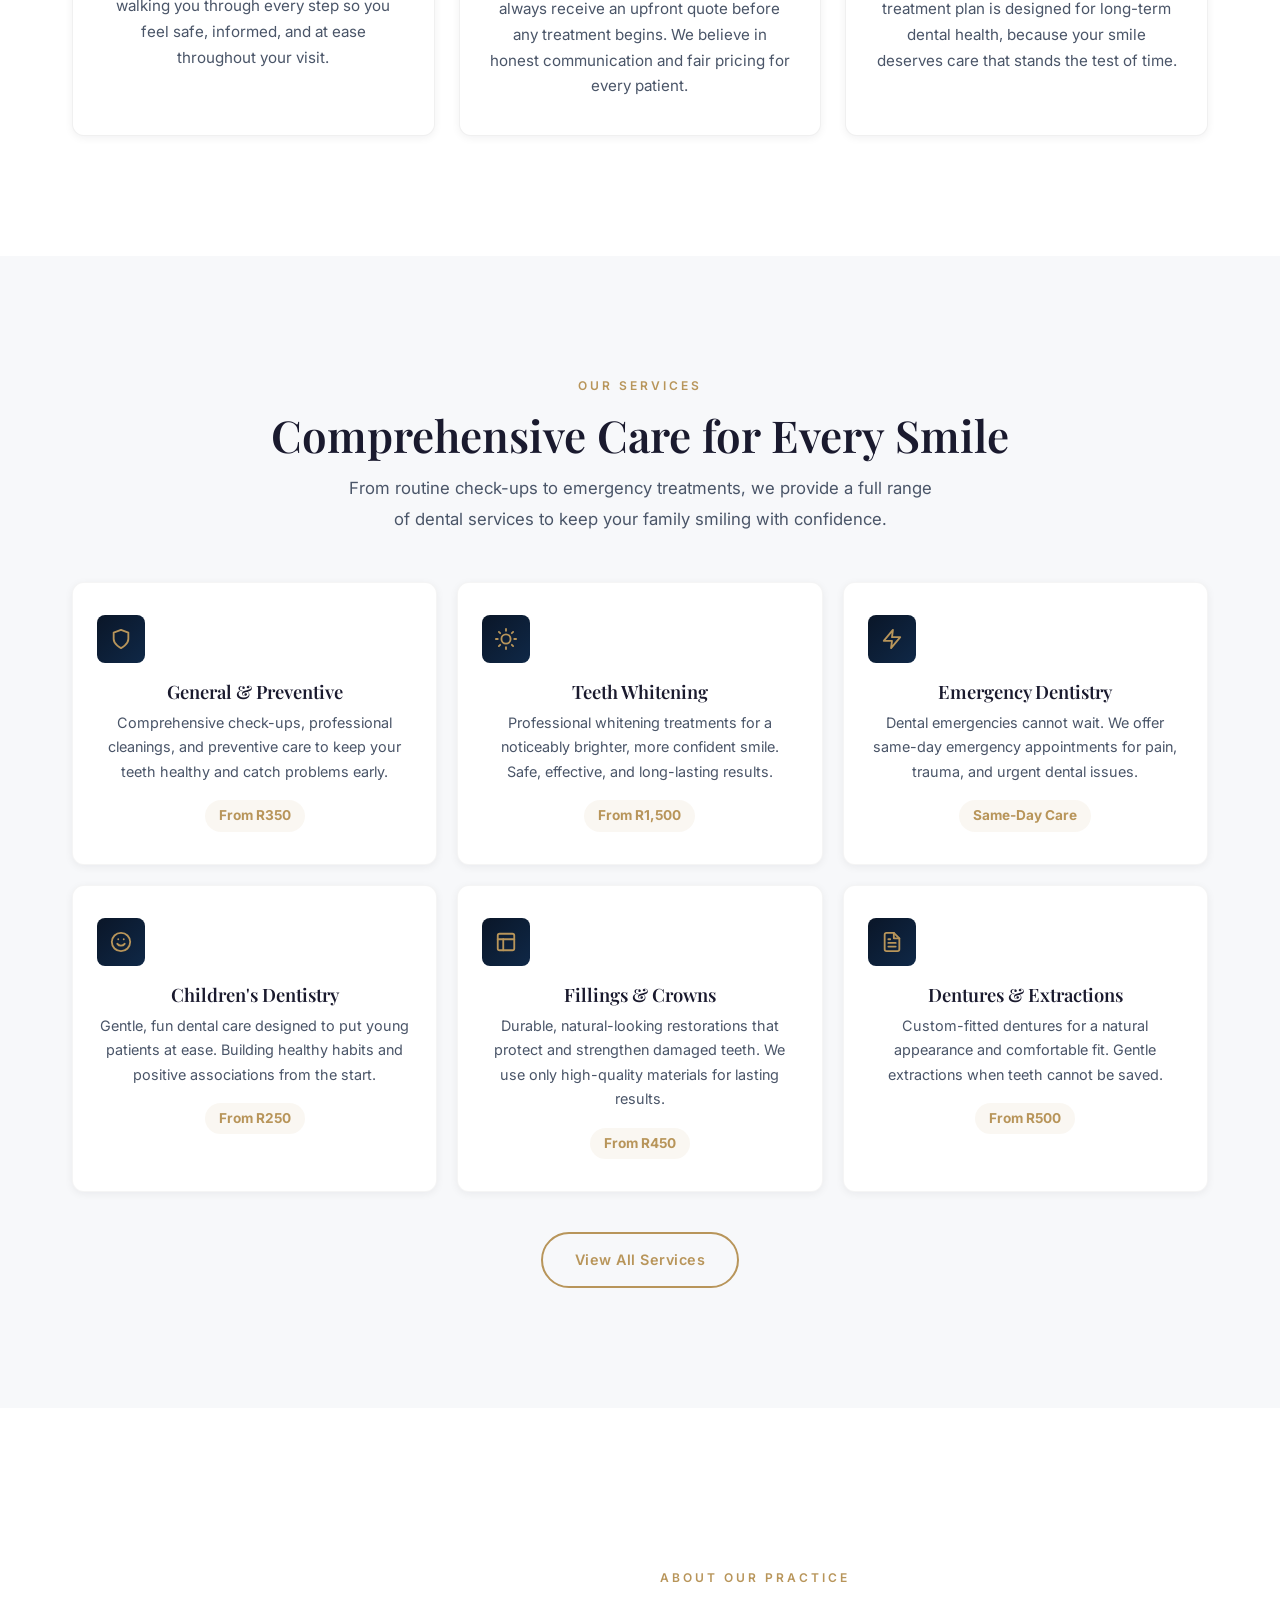
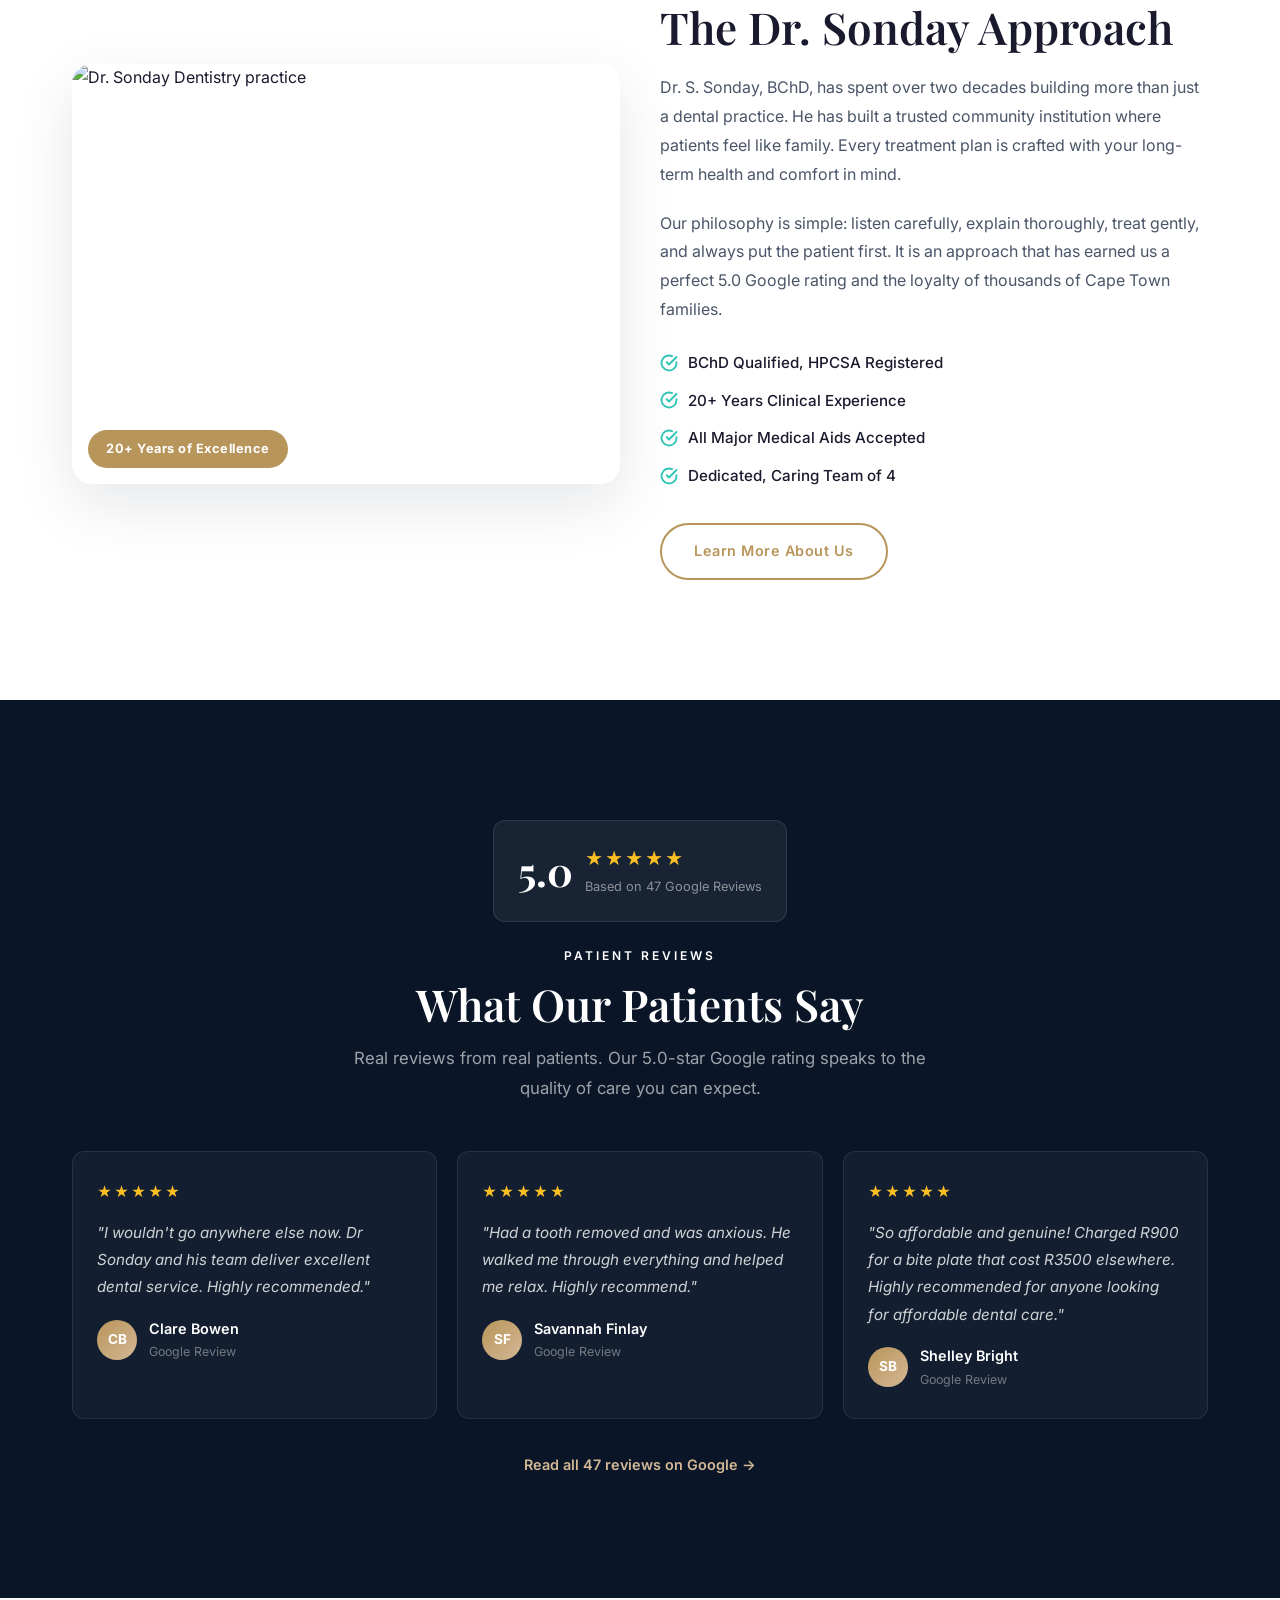
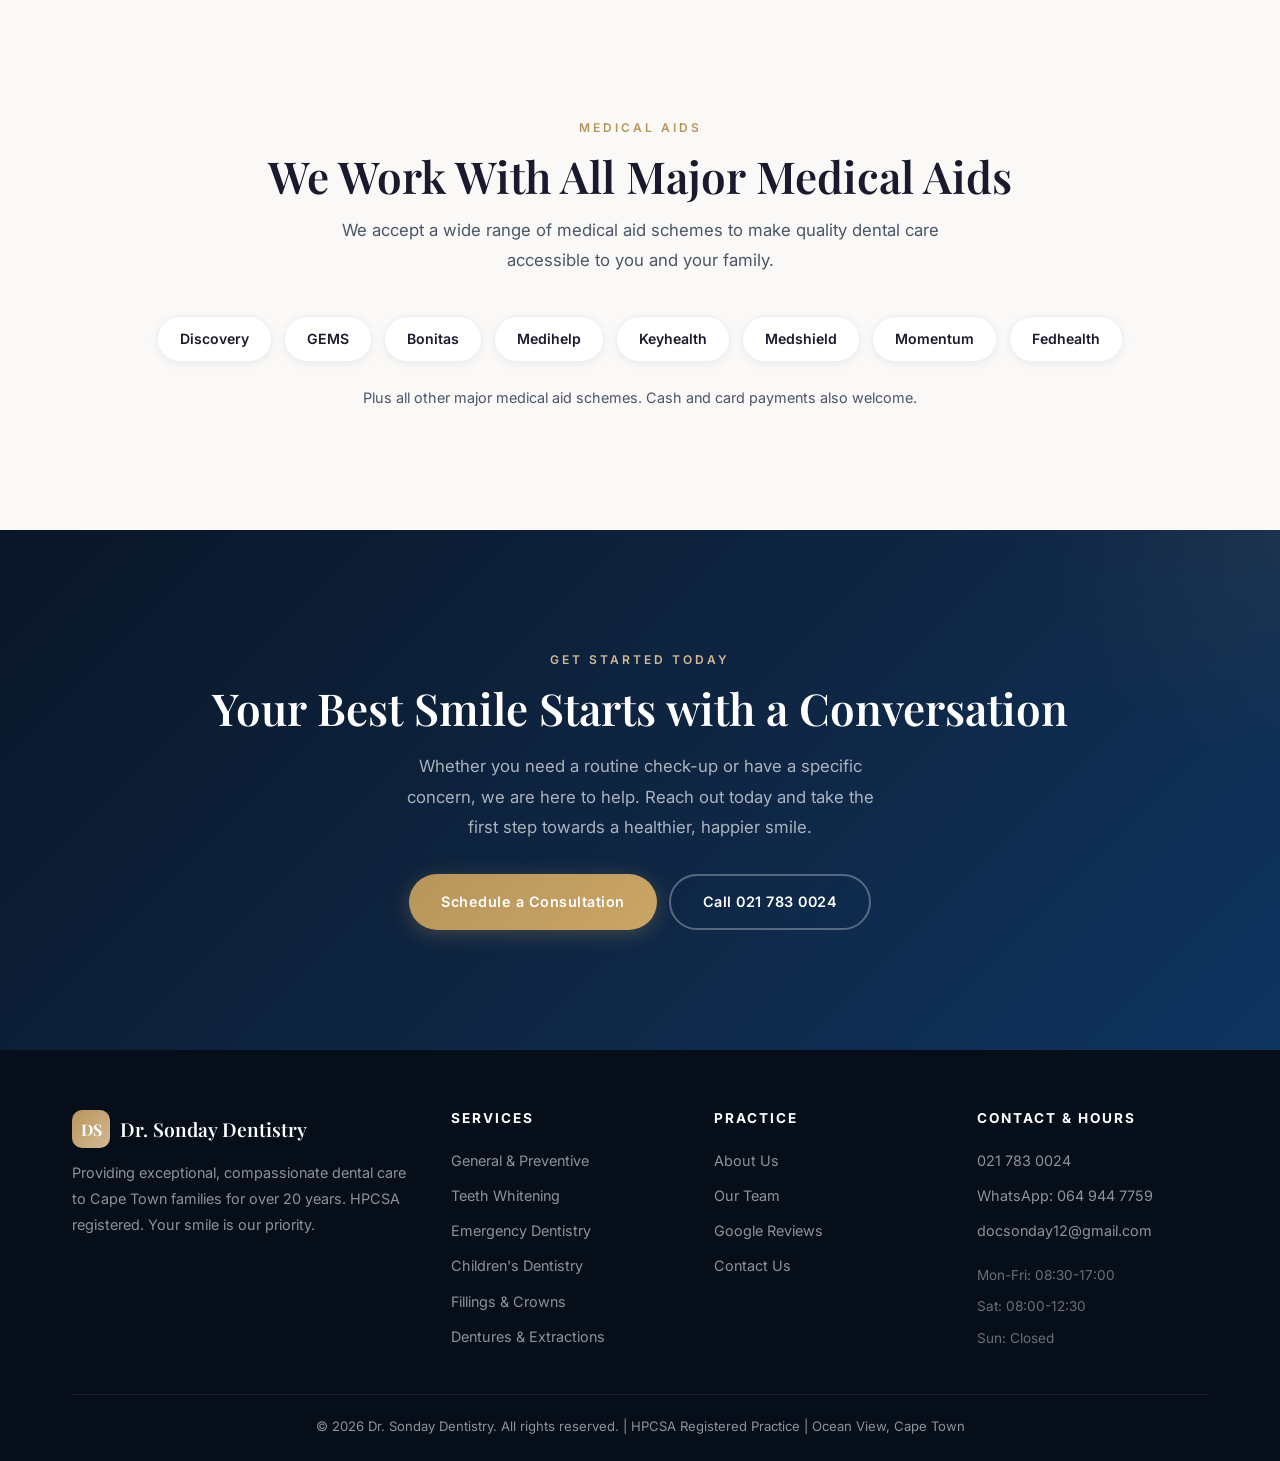
==== commit d1f7adb6: "Premium rebuild of Dr. Sonday dental site inspired by padentalimplants.com Complete rewrite with pre" ====
--- a/dentist/dr-sonday-demo-v3-mobile-first.html
+++ b/dentist/dr-sonday-demo-v3-mobile-first.html
@@ -3,1773 +3,1809 @@
 <head>
 <meta charset="UTF-8">
 <meta name="viewport" content="width=device-width, initial-scale=1.0">
-<meta name="description" content="Dr. Sonday Dentistry — gentle, affordable family dentistry in Ocean View, Cape Town. 20+ years experience. Same-day emergencies. Book via phone or WhatsApp.">
-<title>Dr. Sonday Dentistry — Ocean View, Cape Town</title>
-<link rel="icon" href="data:image/svg+xml,<svg xmlns='http://www.w3.org/2000/svg' viewBox='0 0 100 100'><text y='.9em' font-size='90'>🦷</text></svg>">
+<title>Dr. Sonday Dentistry | Premium Dental Care in Ocean View, Cape Town</title>
+<meta name="description" content="Dr. Sonday Dentistry - 20+ years of exceptional dental care in Ocean View, Cape Town. HPCSA registered. 5.0 Google Rating. Book your consultation today.">
 <link rel="preconnect" href="https://fonts.googleapis.com">
 <link rel="preconnect" href="https://fonts.gstatic.com" crossorigin>
-<link href="https://fonts.googleapis.com/css2?family=DM+Sans:ital,wght@0,500;0,600;0,700;1,500&family=Inter:wght@300;400;500;600&display=swap" rel="stylesheet">
-<script type="application/ld+json">
-{
-  "@context": "https://schema.org",
-  "@type": "Dentist",
-  "name": "Dr. Sonday Dentistry",
-  "image": "https://images.unsplash.com/photo-1629909613654-28e377c37b09?w=800&q=80",
-  "address": {
-    "@type": "PostalAddress",
-    "streetAddress": "Flat 1, 18 Gemini",
-    "addressLocality": "Ocean View",
-    "addressRegion": "Cape Town",
-    "postalCode": "7975",
-    "addressCountry": "ZA"
-  },
-  "telephone": "+27217830024",
-  "url": "https://drsonday.co.za",
-  "openingHoursSpecification": [
-    { "@type": "OpeningHoursSpecification", "dayOfWeek": ["Monday","Tuesday","Wednesday","Thursday","Friday"], "opens": "08:30", "closes": "17:00" },
-    { "@type": "OpeningHoursSpecification", "dayOfWeek": "Saturday", "opens": "08:00", "closes": "12:30" }
-  ],
-  "aggregateRating": {
-    "@type": "AggregateRating",
-    "ratingValue": "5.0",
-    "reviewCount": "47"
-  },
-  "priceRange": "R"
-}
-</script>
+<link href="https://fonts.googleapis.com/css2?family=Inter:wght@300;400;500;600;700&family=Playfair+Display:ital,wght@0,400;0,500;0,600;0,700;1,400;1,500&display=swap" rel="stylesheet">
 <style>
-*, *::before, *::after { box-sizing: border-box; margin: 0; padding: 0; }
-
 :root {
-  --navy: #0b2545;
-  --navy-mid: #134074;
-  --blue: #1a6faf;
-  --blue-light: #eaf4fd;
+  --navy: #0a1628;
+  --navy-mid: #0f2847;
+  --navy-light: #162d50;
+  --gold: #b8955a;
+  --gold-light: #d4b896;
+  --gold-bg: rgba(184, 149, 90, 0.08);
   --teal: #2ec4b6;
   --white: #ffffff;
-  --cream: #f8f9fb;
-  --text: #1a1a2e;
+  --off-white: #f7f8fa;
+  --cream: #faf9f7;
+  --text-dark: #1a1a2e;
   --text-mid: #4a5568;
   --text-light: #8896a7;
-  --border: #e2e8f0;
-  --radius: 8px;
-  --radius-lg: 16px;
-  --radius-xl: 24px;
-  --shadow: 0 4px 24px rgba(0,0,0,0.08);
-  --shadow-lg: 0 12px 48px rgba(0,0,0,0.16);
-}
-
-html { scroll-behavior: smooth; }
+  --shadow-sm: 0 2px 8px rgba(10, 22, 40, 0.06);
+  --shadow-md: 0 8px 30px rgba(10, 22, 40, 0.08);
+  --shadow-lg: 0 20px 60px rgba(10, 22, 40, 0.10);
+  --radius-sm: 8px;
+  --radius-md: 12px;
+  --radius-lg: 20px;
+  --font-heading: 'Playfair Display', Georgia, serif;
+  --font-body: 'Inter', -apple-system, sans-serif;
+  --max-width: 1200px;
+  --transition: 0.3s cubic-bezier(0.4, 0, 0.2, 1);
+}
+
+*, *::before, *::after { box-sizing: border-box; margin: 0; padding: 0; }
+
+html { scroll-behavior: smooth; font-size: 16px; }
+
 body {
-  font-family: 'Inter', sans-serif;
+  font-family: var(--font-body);
+  color: var(--text-dark);
   background: var(--white);
-  color: var(--text);
-  font-size: 16px;
-  line-height: 1.6;
+  line-height: 1.7;
+  -webkit-font-smoothing: antialiased;
   overflow-x: hidden;
-  /* bottom padding for floating bar on mobile */
-  padding-bottom: 72px;
-}
-
-/* ─── PAGES ─── */
+}
+
+img { max-width: 100%; height: auto; display: block; }
+a { text-decoration: none; color: inherit; transition: color var(--transition); }
+button { cursor: pointer; border: none; background: none; font-family: inherit; }
+ul { list-style: none; }
+
+.container { width: 100%; max-width: var(--max-width); margin: 0 auto; padding: 0 20px; }
+
+h1, h2, h3, h4 { font-family: var(--font-heading); font-weight: 600; line-height: 1.2; color: var(--text-dark); }
+h1 { font-size: clamp(2rem, 5vw, 3.5rem); }
+h2 { font-size: clamp(1.75rem, 4vw, 2.75rem); }
+h3 { font-size: clamp(1.25rem, 3vw, 1.5rem); }
+.eyebrow {
+  font-family: var(--font-body);
+  font-size: 0.75rem;
+  font-weight: 600;
+  letter-spacing: 3px;
+  text-transform: uppercase;
+  color: var(--gold);
+  margin-bottom: 12px;
+  display: block;
+}
+.gold { color: var(--gold); }
+.section-subtitle {
+  font-size: 1.05rem;
+  color: var(--text-mid);
+  max-width: 600px;
+  line-height: 1.8;
+}
+.text-center { text-align: center; }
+.mx-auto { margin-left: auto; margin-right: auto; }
+
+.btn {
+  display: inline-flex;
+  align-items: center;
+  gap: 8px;
+  padding: 14px 32px;
+  border-radius: 50px;
+  font-weight: 600;
+  font-size: 0.9rem;
+  letter-spacing: 0.5px;
+  transition: all var(--transition);
+  white-space: nowrap;
+}
+.btn-gold {
+  background: linear-gradient(135deg, var(--gold), #c9a566);
+  color: var(--white);
+  box-shadow: 0 4px 20px rgba(184, 149, 90, 0.3);
+}
+.btn-gold:hover {
+  transform: translateY(-2px);
+  box-shadow: 0 8px 30px rgba(184, 149, 90, 0.45);
+}
+.btn-ghost {
+  border: 2px solid rgba(255,255,255,0.3);
+  color: var(--white);
+  backdrop-filter: blur(4px);
+}
+.btn-ghost:hover {
+  border-color: var(--gold);
+  color: var(--gold);
+  background: rgba(184, 149, 90, 0.05);
+}
+.btn-outline {
+  border: 2px solid var(--gold);
+  color: var(--gold);
+}
+.btn-outline:hover {
+  background: var(--gold);
+  color: var(--white);
+  transform: translateY(-2px);
+}
+.btn-navy {
+  background: var(--navy);
+  color: var(--white);
+}
+.btn-navy:hover { background: var(--navy-mid); transform: translateY(-2px); }
+.btn-white {
+  background: var(--white);
+  color: var(--navy);
+  font-weight: 700;
+}
+.btn-white:hover { transform: translateY(-2px); box-shadow: var(--shadow-lg); }
+.btn-sm { padding: 10px 24px; font-size: 0.85rem; }
+
+/* NAVBAR */
+.nav {
+  position: fixed;
+  top: 0;
+  left: 0;
+  width: 100%;
+  z-index: 1000;
+  padding: 12px 0;
+  transition: all var(--transition);
+  background: rgba(10, 22, 40, 0.7);
+  backdrop-filter: blur(20px);
+  -webkit-backdrop-filter: blur(20px);
+}
+.nav.scrolled {
+  background: rgba(10, 22, 40, 0.95);
+  box-shadow: 0 4px 30px rgba(0,0,0,0.15);
+  padding: 8px 0;
+}
+.nav-inner {
+  display: flex;
+  align-items: center;
+  justify-content: space-between;
+  max-width: var(--max-width);
+  margin: 0 auto;
+  padding: 0 20px;
+}
+.nav-logo {
+  display: flex;
+  align-items: center;
+  gap: 10px;
+  color: var(--white);
+  font-family: var(--font-heading);
+  font-size: 1.2rem;
+  font-weight: 600;
+}
+.nav-logo-icon {
+  width: 38px;
+  height: 38px;
+  background: linear-gradient(135deg, var(--gold), var(--gold-light));
+  border-radius: 10px;
+  display: flex;
+  align-items: center;
+  justify-content: center;
+  font-weight: 700;
+  font-size: 1rem;
+  color: var(--white);
+}
+.nav-links { display: none; align-items: center; gap: 32px; }
+.nav-links a {
+  color: rgba(255,255,255,0.8);
+  font-size: 0.9rem;
+  font-weight: 500;
+  transition: color var(--transition);
+  position: relative;
+}
+.nav-links a:hover, .nav-links a.active { color: var(--white); }
+.nav-links a.active::after {
+  content: '';
+  position: absolute;
+  bottom: -6px;
+  left: 0;
+  width: 100%;
+  height: 2px;
+  background: var(--gold);
+  border-radius: 2px;
+}
+.nav-phone { display: none; color: var(--gold-light); font-weight: 500; font-size: 0.85rem; align-items: center; gap: 6px; }
+.nav-cta { display: none; }
+.nav-hamburger {
+  display: flex;
+  flex-direction: column;
+  gap: 5px;
+  padding: 8px;
+  cursor: pointer;
+}
+.nav-hamburger span {
+  width: 24px;
+  height: 2px;
+  background: var(--white);
+  border-radius: 2px;
+  transition: all var(--transition);
+}
+
+.mobile-menu {
+  position: fixed;
+  top: 0;
+  left: 0;
+  width: 100%;
+  height: 100vh;
+  background: var(--navy);
+  z-index: 999;
+  display: flex;
+  flex-direction: column;
+  align-items: center;
+  justify-content: center;
+  gap: 24px;
+  opacity: 0;
+  pointer-events: none;
+  transition: opacity var(--transition);
+}
+.mobile-menu.open { opacity: 1; pointer-events: all; }
+.mobile-menu a {
+  color: var(--white);
+  font-family: var(--font-heading);
+  font-size: 1.75rem;
+  font-weight: 500;
+  padding: 8px 0;
+  transition: color var(--transition);
+}
+.mobile-menu a:hover { color: var(--gold); }
+.mobile-close {
+  position: absolute;
+  top: 20px;
+  right: 20px;
+  color: var(--white);
+  font-size: 2rem;
+  padding: 8px;
+  cursor: pointer;
+  background: none;
+  border: none;
+  line-height: 1;
+}
+
+.mobile-bottom-bar {
+  position: fixed;
+  bottom: 0;
+  left: 0;
+  width: 100%;
+  display: flex;
+  z-index: 998;
+  background: var(--navy);
+  border-top: 1px solid rgba(184,149,90,0.2);
+}
+.mobile-bottom-bar a {
+  flex: 1;
+  display: flex;
+  align-items: center;
+  justify-content: center;
+  gap: 8px;
+  padding: 14px;
+  color: var(--white);
+  font-weight: 600;
+  font-size: 0.9rem;
+  transition: background var(--transition);
+  min-height: 48px;
+}
+.mobile-bottom-bar a:first-child { background: var(--gold); }
+.mobile-bottom-bar a:last-child { background: #25d366; }
+.mobile-bottom-bar a:hover { opacity: 0.9; }
+
 .page { display: none; }
 .page.active { display: block; }
 
-/* ─── NAV ─── */
-nav {
-  position: fixed; top: 0; left: 0; right: 0; z-index: 300;
-  background: rgba(255,255,255,0.98);
-  backdrop-filter: blur(16px);
-  border-bottom: 1px solid var(--border);
-  height: 64px;
-  display: flex; align-items: center;
-  padding: 0 20px;
-  justify-content: space-between;
-  box-shadow: 0 2px 12px rgba(0,0,0,0.06);
-}
-
-.nav-logo {
-  display: flex; align-items: center; gap: 10px;
-  text-decoration: none; flex-shrink: 0;
-}
-
-.nav-logo-icon {
-  width: 34px; height: 34px;
-  background: var(--navy); border-radius: 8px;
-  display: flex; align-items: center; justify-content: center;
-  flex-shrink: 0;
-}
-
-.nav-logo-text {
-  font-family: 'DM Sans', sans-serif;
-  font-size: 16px; font-weight: 700;
-  color: var(--navy); line-height: 1.1;
-}
-
-.nav-logo-text small {
-  display: block; font-family: 'Inter', sans-serif;
-  font-size: 10px; font-weight: 400;
-  color: var(--text-light); letter-spacing: 0.05em;
-  text-transform: uppercase;
-}
-
-/* Desktop nav links */
-.nav-desktop {
-  display: none;
-  gap: 28px; list-style: none; align-items: center;
-}
-
-.nav-desktop a {
-  color: var(--text-mid); text-decoration: none;
-  font-size: 14px; font-weight: 500; transition: color 0.2s;
-}
-.nav-desktop a:hover { color: var(--navy); }
-
-.nav-desktop .btn-nav {
-  background: var(--navy); color: var(--white) !important;
-  padding: 10px 20px; border-radius: var(--radius);
-  font-size: 13px !important; font-weight: 600 !important;
-}
-
-/* Hamburger */
-.hamburger {
-  width: 40px; height: 40px;
-  background: none; border: none;
-  cursor: pointer; padding: 8px;
-  display: flex; flex-direction: column;
-  justify-content: space-between; align-items: center;
-  border-radius: var(--radius);
-  transition: background 0.2s;
-}
-.hamburger:hover { background: var(--cream); }
-.hamburger span {
-  display: block; width: 22px; height: 2px;
-  background: var(--navy); border-radius: 2px;
-  transition: all 0.3s;
-  transform-origin: center;
-}
-.hamburger.open span:nth-child(1) { transform: translateY(8px) rotate(45deg); }
-.hamburger.open span:nth-child(2) { opacity: 0; transform: scaleX(0); }
-.hamburger.open span:nth-child(3) { transform: translateY(-8px) rotate(-45deg); }
-
-/* Mobile menu drawer */
-.mobile-menu {
-  position: fixed; top: 64px; left: 0; right: 0; bottom: 0;
-  background: var(--white);
-  z-index: 299;
-  transform: translateX(100%);
-  transition: transform 0.3s cubic-bezier(0.4, 0, 0.2, 1);
-  padding: 32px 24px;
-  display: flex; flex-direction: column;
-  overflow-y: auto;
-}
-.mobile-menu.open { transform: translateX(0); }
-
-.mobile-menu-links {
-  list-style: none;
-  flex: 1;
-}
-
-.mobile-menu-links li {
-  border-bottom: 1px solid var(--border);
-}
-
-.mobile-menu-links a {
-  display: flex; align-items: center; justify-content: space-between;
-  padding: 18px 0;
-  color: var(--navy); text-decoration: none;
-  font-size: 20px; font-weight: 600;
-  font-family: 'DM Sans', sans-serif;
-  transition: color 0.2s;
-}
-.mobile-menu-links a:hover { color: var(--blue); }
-
-.mobile-menu-contact {
-  margin-top: 32px;
-  display: flex; flex-direction: column; gap: 12px;
-}
-
-.mobile-menu-contact a {
-  display: flex; align-items: center; gap: 12px;
-  padding: 14px 18px;
-  border-radius: var(--radius-lg);
-  text-decoration: none; font-size: 15px; font-weight: 600;
-  transition: all 0.2s;
-}
-
-.mobile-call {
-  background: var(--navy); color: var(--white);
-}
-
-.mobile-whatsapp {
-  background: #e8fdf2; color: #147a3e;
-  border: 1.5px solid #b7edd0;
-}
-
-/* ─── FLOATING BAR (mobile only) ─── */
-.float-bar {
-  position: fixed; bottom: 0; left: 0; right: 0;
-  z-index: 290;
-  background: var(--white);
-  border-top: 1px solid var(--border);
-  padding: 10px 16px;
-  display: grid; grid-template-columns: 1fr 1fr;
-  gap: 10px;
-  box-shadow: 0 -4px 20px rgba(0,0,0,0.1);
-}
-
-.float-btn {
-  display: flex; align-items: center; justify-content: center; gap: 8px;
-  padding: 13px 16px; border-radius: var(--radius);
-  font-size: 14px; font-weight: 600;
-  text-decoration: none; transition: all 0.2s;
-  border: none; cursor: pointer;
-}
-
-.float-btn-book {
-  background: var(--navy); color: var(--white);
-}
-
-.float-btn-whatsapp {
-  background: #e8fdf2; color: #147a3e;
-  border: 1.5px solid #b7edd0;
-}
-
-/* ─── HERO ─── */
+/* HERO */
 .hero {
   position: relative;
-  min-height: 92svh;
-  display: flex; align-items: flex-end;
-  padding-top: 64px;
+  min-height: 100vh;
+  display: flex;
+  align-items: center;
+  background: linear-gradient(165deg, rgba(10,22,40,0.92) 0%, rgba(15,40,71,0.88) 50%, rgba(10,22,40,0.94) 100%),
+    url('https://images.unsplash.com/photo-1629909613654-28e377c37b09?w=1920&q=80') center/cover no-repeat;
+  padding: 120px 0 100px;
   overflow: hidden;
 }
-
-.hero-bg {
-  position: absolute; inset: 0;
-  z-index: 0;
-}
-
-.hero-bg img {
-  width: 100%; height: 100%;
-  object-fit: cover; object-position: center 20%;
-  display: block;
-}
-
-.hero-bg::after {
+.hero::after {
   content: '';
-  position: absolute; inset: 0;
-  background: linear-gradient(
-    to top,
-    rgba(11,37,69,0.98) 0%,
-    rgba(11,37,69,0.92) 35%,
-    rgba(11,37,69,0.75) 60%,
-    rgba(11,37,69,0.55) 80%,
-    rgba(11,37,69,0.4) 100%
-  );
-}
-
-.hero-content {
-  position: relative; z-index: 2;
-  padding: 40px 20px 28px;
+  position: absolute;
+  bottom: 0;
+  left: 0;
   width: 100%;
-}
-
+  height: 200px;
+  background: linear-gradient(to top, var(--white), transparent);
+  pointer-events: none;
+}
+.hero-content { position: relative; z-index: 2; }
 .hero-badge {
-  display: inline-flex; align-items: center; gap: 8px;
-  background: rgba(46,196,182,0.15);
-  border: 1px solid rgba(46,196,182,0.35);
-  color: var(--teal);
-  padding: 6px 14px; border-radius: 20px;
-  font-size: 11px; font-weight: 600;
-  letter-spacing: 0.08em; text-transform: uppercase;
+  display: inline-flex;
+  align-items: center;
+  gap: 8px;
+  background: rgba(184, 149, 90, 0.15);
+  border: 1px solid rgba(184, 149, 90, 0.3);
+  padding: 8px 20px;
+  border-radius: 50px;
+  color: var(--gold-light);
+  font-size: 0.78rem;
+  font-weight: 600;
+  letter-spacing: 2px;
+  text-transform: uppercase;
+  margin-bottom: 28px;
+}
+.hero-badge svg { flex-shrink: 0; }
+.hero h1 {
+  color: var(--white);
+  margin-bottom: 24px;
+  max-width: 700px;
+  font-weight: 700;
+}
+.hero-sub {
+  color: rgba(255,255,255,0.75);
+  font-size: 1.1rem;
+  max-width: 540px;
   margin-bottom: 20px;
-}
-
-.hero-badge-dot {
-  width: 6px; height: 6px; border-radius: 50%;
-  background: var(--teal); animation: pulse 2s infinite;
-}
-
-.hero h1 {
-  font-family: 'DM Sans', sans-serif;
-  font-size: clamp(34px, 8vw, 52px);
-  font-weight: 700; line-height: 1.1;
-  color: var(--white); margin-bottom: 16px;
-}
-
-.hero h1 em { font-style: normal; color: var(--teal); font-weight: 700; }
-
-.hero-desc {
-  font-size: 15px; color: rgba(255,255,255,0.78);
-  line-height: 1.65; font-weight: 300;
-  margin-bottom: 20px;
-}
-
-/* Google badge in hero */
-.hero-google {
-  display: inline-flex; align-items: center; gap: 10px;
-  background: rgba(255,255,255,0.09);
-  border: 1px solid rgba(255,255,255,0.14);
-  border-radius: 10px; padding: 10px 14px;
-  text-decoration: none; margin-bottom: 18px;
-}
-
-.google-logo {
-  font-size: 15px; font-weight: 700;
-  font-family: 'Inter', sans-serif; letter-spacing: -0.5px;
-}
-.g-blue { color: #4285F4; }
-.g-red { color: #EA4335; }
-.g-yellow { color: #FBBC05; }
-.g-green { color: #34A853; }
-
-.hero-google-text { line-height: 1.25; }
-.hero-google-stars { color: #FBBC05; font-size: 13px; }
-.hero-google-label { color: rgba(255,255,255,0.55); font-size: 11px; }
-
-/* Hero trust pills */
-.hero-trust-pills {
-  display: flex; flex-wrap: wrap; gap: 8px;
-}
-
-.trust-pill {
-  display: flex; align-items: center; gap: 6px;
+  line-height: 1.8;
+}
+.hero-rating {
+  display: inline-flex;
+  align-items: center;
+  gap: 10px;
   background: rgba(255,255,255,0.08);
   border: 1px solid rgba(255,255,255,0.12);
-  border-radius: 20px; padding: 6px 12px;
-  font-size: 12px; font-weight: 500; color: rgba(255,255,255,0.8);
-}
-
-/* ─── SECTIONS ─── */
-.section {
-  padding: 64px 24px;
-}
-
-.section-inner { max-width: 1100px; margin: 0 auto; }
-
-.eyebrow {
-  font-size: 11px; font-weight: 600;
-  letter-spacing: 0.12em; text-transform: uppercase;
-  color: var(--blue); margin-bottom: 12px;
-  display: flex; align-items: center; gap: 8px;
-}
-.eyebrow::before {
-  content: ''; width: 16px; height: 2px;
-  background: var(--blue); border-radius: 1px;
-  flex-shrink: 0;
-}
-
-.section-title {
-  font-family: 'DM Sans', sans-serif;
-  font-size: clamp(26px, 5vw, 40px);
-  font-weight: 700; line-height: 1.15;
-  color: var(--navy); margin-bottom: 14px;
-}
-
-.section-sub {
-  font-size: 16px; color: var(--text-mid);
-  line-height: 1.75; font-weight: 300;
-  max-width: 540px;
-}
-
-/* ─── TRUST STRIP ─── */
+  border-radius: 50px;
+  padding: 8px 18px;
+  margin-bottom: 32px;
+  color: var(--white);
+  font-size: 0.85rem;
+  font-weight: 500;
+}
+.hero-stars { color: #fbbf24; font-size: 1rem; letter-spacing: 2px; }
+.hero-btns { display: flex; flex-wrap: wrap; gap: 12px; margin-bottom: 40px; }
+.hero-trust {
+  display: flex;
+  flex-wrap: wrap;
+  gap: 20px;
+  padding-top: 32px;
+  border-top: 1px solid rgba(255,255,255,0.1);
+}
+.hero-trust-item {
+  display: flex;
+  align-items: center;
+  gap: 8px;
+  color: rgba(255,255,255,0.6);
+  font-size: 0.82rem;
+  font-weight: 500;
+}
+.hero-trust-item svg { color: var(--teal); flex-shrink: 0; }
+
+/* TRUST STRIP */
 .trust-strip {
   background: var(--navy);
-  padding: 0 24px;
-  overflow-x: auto;
-  -webkit-overflow-scrolling: touch;
-  scrollbar-width: none;
-}
-.trust-strip::-webkit-scrollbar { display: none; }
-
-.trust-strip-inner {
-  display: flex;
-  min-width: max-content;
-  border-top: 1px solid rgba(255,255,255,0.07);
-}
-
-.trust-item {
-  display: flex; align-items: center; gap: 12px;
-  padding: 22px 24px;
-  border-right: 1px solid rgba(255,255,255,0.07);
-  min-width: 200px;
-}
-.trust-item:last-child { border-right: none; }
-
-.trust-icon {
-  width: 38px; height: 38px; flex-shrink: 0;
-  background: rgba(255,255,255,0.06);
-  border-radius: 9px;
-  display: flex; align-items: center; justify-content: center;
-}
-
-.trust-item strong {
-  display: block; color: var(--white);
-  font-size: 13px; font-weight: 600; margin-bottom: 1px;
-}
-.trust-item span { color: rgba(255,255,255,0.45); font-size: 11px; }
-
-/* ─── SERVICES ─── */
-.services-bg { background: var(--cream); }
-
+  padding: 48px 0;
+  position: relative;
+  z-index: 3;
+}
+.trust-strip-grid {
+  display: grid;
+  grid-template-columns: 1fr 1fr;
+  gap: 24px;
+  text-align: center;
+}
+.trust-stat-num {
+  font-family: var(--font-heading);
+  font-size: 2rem;
+  font-weight: 700;
+  color: var(--gold);
+  line-height: 1;
+  margin-bottom: 6px;
+}
+.trust-stat-label {
+  font-size: 0.8rem;
+  color: rgba(255,255,255,0.6);
+  font-weight: 500;
+  letter-spacing: 0.5px;
+}
+
+/* PROMISE */
+.promise { padding: 80px 0; background: var(--white); }
+.promise-grid {
+  display: grid;
+  grid-template-columns: 1fr;
+  gap: 24px;
+  margin-top: 48px;
+}
+.promise-card {
+  background: var(--white);
+  border: 1px solid rgba(0,0,0,0.06);
+  border-radius: var(--radius-md);
+  padding: 36px 28px;
+  box-shadow: var(--shadow-sm);
+  transition: all var(--transition);
+  border-top: 3px solid var(--gold);
+}
+.promise-card:hover {
+  transform: translateY(-4px);
+  box-shadow: var(--shadow-md);
+}
+.promise-card-icon {
+  width: 52px;
+  height: 52px;
+  background: var(--gold-bg);
+  border-radius: var(--radius-sm);
+  display: flex;
+  align-items: center;
+  justify-content: center;
+  margin-bottom: 20px;
+  color: var(--gold);
+}
+.promise-card h3 { margin-bottom: 12px; }
+.promise-card p { color: var(--text-mid); font-size: 0.95rem; }
+
+/* SERVICES PREVIEW */
+.services-preview { padding: 80px 0; background: var(--off-white); }
 .services-grid {
   display: grid;
   grid-template-columns: 1fr;
-  gap: 16px; margin-top: 40px;
-}
-
+  gap: 20px;
+  margin-top: 48px;
+}
 .service-card {
   background: var(--white);
-  border: 1.5px solid var(--border);
+  border-radius: var(--radius-md);
+  padding: 32px 24px;
+  box-shadow: var(--shadow-sm);
+  border: 1px solid rgba(0,0,0,0.04);
+  transition: all var(--transition);
+}
+.service-card:hover {
+  transform: translateY(-4px);
+  box-shadow: var(--shadow-md);
+}
+.service-card-icon {
+  width: 48px;
+  height: 48px;
+  background: linear-gradient(135deg, var(--navy), var(--navy-mid));
+  border-radius: var(--radius-sm);
+  display: flex;
+  align-items: center;
+  justify-content: center;
+  margin-bottom: 18px;
+  color: var(--gold);
+}
+.service-card h3 { margin-bottom: 8px; font-size: 1.15rem; }
+.service-card p { color: var(--text-mid); font-size: 0.9rem; margin-bottom: 16px; }
+.service-card-price {
+  display: inline-block;
+  background: var(--gold-bg);
+  color: var(--gold);
+  font-weight: 700;
+  font-size: 0.85rem;
+  padding: 4px 14px;
+  border-radius: 50px;
+}
+.services-cta-wrap { text-align: center; margin-top: 40px; }
+
+/* ABOUT PREVIEW */
+.about-preview { padding: 80px 0; background: var(--white); }
+.about-preview-grid {
+  display: grid;
+  grid-template-columns: 1fr;
+  gap: 40px;
+  align-items: center;
+  margin-top: 40px;
+}
+.about-preview-img {
   border-radius: var(--radius-lg);
-  padding: 28px 24px;
-  display: flex; gap: 18px; align-items: flex-start;
-  text-decoration: none; color: inherit;
-  transition: all 0.22s; cursor: pointer;
-}
-
-.service-card:hover {
-  border-color: var(--blue);
-  box-shadow: var(--shadow);
-  transform: translateY(-2px);
-}
-
-.service-card-icon {
-  width: 48px; height: 48px; flex-shrink: 0;
-  background: var(--blue-light);
-  border-radius: 12px;
-  display: flex; align-items: center; justify-content: center;
-}
-
-.service-card-body h3 {
-  font-size: 17px; font-weight: 600; color: var(--navy);
-  margin-bottom: 6px; line-height: 1.3;
-}
-
-.service-card-body p {
-  font-size: 14px; color: var(--text-mid);
-  line-height: 1.6; font-weight: 300;
-}
-
-.service-card-arrow {
-  margin-left: auto; flex-shrink: 0;
-  color: var(--blue); margin-top: 4px;
-}
-
-/* ─── ABOUT ─── */
-.about-image {
-  border-radius: var(--radius-xl);
   overflow: hidden;
-  position: relative; margin-bottom: 36px;
-  aspect-ratio: 4/3;
-}
-
-.about-image img {
-  width: 100%; height: 100%; object-fit: cover; display: block;
-}
-
-.about-badge {
-  position: absolute; bottom: 20px; right: 20px;
-  background: var(--white); border-radius: var(--radius-lg);
-  padding: 14px 18px; box-shadow: var(--shadow-lg);
-  display: flex; align-items: center; gap: 10px;
-}
-
-.about-badge-num {
-  font-family: 'DM Sans', sans-serif;
-  font-size: 28px; font-weight: 700; color: var(--navy); line-height: 1;
-}
-
-.about-badge-label {
-  font-size: 11px; color: var(--text-light); line-height: 1.3;
-}
-
-.check-list { list-style: none; margin: 20px 0 28px; }
-.check-list li {
-  display: flex; align-items: flex-start; gap: 10px;
-  padding: 10px 0; border-bottom: 1px solid var(--border);
-  font-size: 15px; color: var(--text-mid);
-}
-.check-list li:last-child { border-bottom: none; }
-.check-list svg { flex-shrink: 0; margin-top: 2px; }
-
-/* ─── REVIEWS ─── */
-.reviews-section {
-  background: var(--navy); padding: 64px 24px;
-}
-
-.reviews-section .eyebrow { color: var(--teal); }
-.reviews-section .eyebrow::before { background: var(--teal); }
-.reviews-section .section-title { color: var(--white); }
-.reviews-section .section-sub { color: rgba(255,255,255,0.6); }
-
-.google-score-card {
-  display: flex; align-items: center; gap: 16px;
+  box-shadow: var(--shadow-lg);
+  position: relative;
+}
+.about-preview-img img {
+  width: 100%;
+  height: 360px;
+  object-fit: cover;
+}
+.about-preview-img-badge {
+  position: absolute;
+  bottom: 16px;
+  left: 16px;
+  background: var(--gold);
+  color: var(--white);
+  font-weight: 700;
+  font-size: 0.8rem;
+  padding: 8px 18px;
+  border-radius: 50px;
+  letter-spacing: 0.5px;
+}
+.about-preview-content h2 { margin-bottom: 20px; }
+.about-preview-content p { color: var(--text-mid); margin-bottom: 20px; line-height: 1.8; }
+.about-check-list { margin-bottom: 28px; }
+.about-check-list li {
+  display: flex;
+  align-items: center;
+  gap: 10px;
+  padding: 6px 0;
+  font-weight: 500;
+  font-size: 0.95rem;
+  color: var(--text-dark);
+}
+.about-check-list li svg { color: var(--teal); flex-shrink: 0; }
+
+/* REVIEWS */
+.reviews { padding: 80px 0; background: var(--navy); }
+.reviews h2, .reviews .eyebrow { color: var(--white); }
+.reviews .section-subtitle { color: rgba(255,255,255,0.6); }
+.reviews-header {
+  display: flex;
+  flex-direction: column;
+  align-items: center;
+  text-align: center;
+  margin-bottom: 48px;
+}
+.reviews-score {
+  display: inline-flex;
+  align-items: center;
+  gap: 12px;
   background: rgba(255,255,255,0.06);
   border: 1px solid rgba(255,255,255,0.1);
+  border-radius: var(--radius-md);
+  padding: 16px 24px;
+  margin-bottom: 24px;
+}
+.reviews-score-num {
+  font-family: var(--font-heading);
+  font-size: 2.5rem;
+  font-weight: 700;
+  color: var(--white);
+}
+.reviews-score-detail { text-align: left; }
+.reviews-score-stars { color: #fbbf24; font-size: 1.1rem; letter-spacing: 2px; }
+.reviews-score-count { color: rgba(255,255,255,0.5); font-size: 0.8rem; margin-top: 2px; }
+.reviews-grid {
+  display: grid;
+  grid-template-columns: 1fr;
+  gap: 20px;
+}
+.review-card {
+  background: rgba(255,255,255,0.04);
+  border: 1px solid rgba(255,255,255,0.08);
+  border-radius: var(--radius-md);
+  padding: 28px 24px;
+  transition: all var(--transition);
+}
+.review-card:hover { background: rgba(255,255,255,0.07); transform: translateY(-2px); }
+.review-card-stars { color: #fbbf24; font-size: 0.9rem; letter-spacing: 2px; margin-bottom: 14px; }
+.review-card p { color: rgba(255,255,255,0.8); font-size: 0.95rem; line-height: 1.8; margin-bottom: 16px; font-style: italic; }
+.review-card-author { display: flex; align-items: center; gap: 12px; }
+.review-card-avatar {
+  width: 40px;
+  height: 40px;
+  border-radius: 50%;
+  background: linear-gradient(135deg, var(--gold), var(--gold-light));
+  display: flex;
+  align-items: center;
+  justify-content: center;
+  color: var(--white);
+  font-weight: 700;
+  font-size: 0.85rem;
+}
+.review-card-name { color: var(--white); font-weight: 600; font-size: 0.9rem; }
+.review-card-src { color: rgba(255,255,255,0.4); font-size: 0.78rem; }
+.reviews-link { text-align: center; margin-top: 32px; }
+.reviews-link a { color: var(--gold-light); font-weight: 600; font-size: 0.9rem; transition: color var(--transition); }
+.reviews-link a:hover { color: var(--gold); }
+
+/* MEDICAL AIDS */
+.med-aids { padding: 80px 0; background: var(--cream); }
+.med-aids-grid {
+  display: flex;
+  flex-wrap: wrap;
+  justify-content: center;
+  gap: 12px;
+  margin-top: 40px;
+}
+.med-aid-pill {
+  background: var(--white);
+  border: 1px solid rgba(0,0,0,0.06);
+  border-radius: 50px;
+  padding: 10px 22px;
+  font-weight: 600;
+  font-size: 0.88rem;
+  color: var(--text-dark);
+  box-shadow: var(--shadow-sm);
+  transition: all var(--transition);
+}
+.med-aid-pill:hover { border-color: var(--gold); color: var(--gold); transform: translateY(-2px); }
+.med-aids-note {
+  text-align: center;
+  margin-top: 24px;
+  color: var(--text-mid);
+  font-size: 0.9rem;
+}
+
+/* CTA SECTION */
+.cta-section {
+  padding: 80px 0;
+  background: linear-gradient(135deg, var(--navy) 0%, var(--navy-mid) 60%, #0d3460 100%);
+  text-align: center;
+  position: relative;
+  overflow: hidden;
+}
+.cta-section::before {
+  content: '';
+  position: absolute;
+  top: -50%;
+  right: -20%;
+  width: 500px;
+  height: 500px;
+  background: radial-gradient(circle, rgba(184,149,90,0.08), transparent 70%);
+  border-radius: 50%;
+}
+.cta-section h2 { color: var(--white); margin-bottom: 16px; position: relative; z-index: 1; }
+.cta-section p { color: rgba(255,255,255,0.65); margin-bottom: 32px; position: relative; z-index: 1; max-width: 500px; }
+.cta-btns { display: flex; flex-wrap: wrap; justify-content: center; gap: 12px; position: relative; z-index: 1; }
+
+/* FOOTER */
+.footer {
+  background: #060e1a;
+  padding: 60px 0 0;
+  color: rgba(255,255,255,0.55);
+}
+.footer-grid {
+  display: grid;
+  grid-template-columns: 1fr;
+  gap: 32px;
+  padding-bottom: 40px;
+  border-bottom: 1px solid rgba(255,255,255,0.08);
+}
+.footer-brand p { font-size: 0.9rem; line-height: 1.8; margin-top: 12px; }
+.footer-col h4 {
+  color: var(--white);
+  font-family: var(--font-body);
+  font-size: 0.85rem;
+  font-weight: 700;
+  text-transform: uppercase;
+  letter-spacing: 2px;
+  margin-bottom: 16px;
+}
+.footer-col li { padding: 4px 0; }
+.footer-col a { color: rgba(255,255,255,0.55); font-size: 0.9rem; transition: color var(--transition); }
+.footer-col a:hover { color: var(--gold-light); }
+.footer-bottom {
+  padding: 20px 0 90px;
+  text-align: center;
+  font-size: 0.82rem;
+}
+
+/* PAGE HERO */
+.page-hero {
+  background: linear-gradient(165deg, var(--navy) 0%, var(--navy-mid) 100%);
+  padding: 140px 0 60px;
+  text-align: center;
+}
+.page-hero h1 { color: var(--white); margin-bottom: 8px; }
+.page-hero-breadcrumb {
+  display: flex;
+  align-items: center;
+  justify-content: center;
+  gap: 8px;
+  font-size: 0.85rem;
+  color: rgba(255,255,255,0.5);
+  margin-bottom: 16px;
+}
+.page-hero-breadcrumb a { color: var(--gold-light); }
+.page-hero p { color: rgba(255,255,255,0.6); max-width: 550px; margin: 0 auto; }
+
+/* ABOUT PAGE */
+.about-story { padding: 80px 0; }
+.about-story-grid {
+  display: grid;
+  grid-template-columns: 1fr;
+  gap: 40px;
+  align-items: center;
+}
+.about-story-img img { border-radius: var(--radius-lg); width: 100%; height: 400px; object-fit: cover; box-shadow: var(--shadow-lg); }
+.about-story-content h2 { margin-bottom: 20px; }
+.about-story-content p { color: var(--text-mid); margin-bottom: 16px; line-height: 1.8; }
+
+.about-philosophy { padding: 80px 0; background: var(--off-white); }
+.philosophy-grid {
+  display: grid;
+  grid-template-columns: 1fr;
+  gap: 24px;
+  margin-top: 48px;
+}
+.philosophy-card {
+  background: var(--white);
+  border-radius: var(--radius-md);
+  padding: 36px 28px;
+  box-shadow: var(--shadow-sm);
+  border-top: 3px solid var(--gold);
+  text-align: center;
+}
+.philosophy-card-icon {
+  width: 60px;
+  height: 60px;
+  background: var(--gold-bg);
+  border-radius: 50%;
+  display: flex;
+  align-items: center;
+  justify-content: center;
+  margin: 0 auto 20px;
+  color: var(--gold);
+}
+.philosophy-card h3 { margin-bottom: 12px; }
+.philosophy-card p { color: var(--text-mid); font-size: 0.93rem; }
+
+.team-section { padding: 80px 0; }
+.team-grid {
+  display: grid;
+  grid-template-columns: 1fr 1fr;
+  gap: 20px;
+  margin-top: 48px;
+}
+.team-card {
+  background: var(--white);
+  border-radius: var(--radius-md);
+  overflow: hidden;
+  box-shadow: var(--shadow-sm);
+  border: 1px solid rgba(0,0,0,0.04);
+  text-align: center;
+  transition: all var(--transition);
+}
+.team-card:hover { transform: translateY(-4px); box-shadow: var(--shadow-md); }
+.team-card-img {
+  width: 100%;
+  height: 180px;
+  background: linear-gradient(135deg, var(--navy), var(--navy-mid));
+  display: flex;
+  align-items: center;
+  justify-content: center;
+  color: var(--gold);
+  font-size: 2.5rem;
+  font-family: var(--font-heading);
+  font-weight: 600;
+}
+.team-card-body { padding: 20px 16px; }
+.team-card h3 { font-size: 1rem; margin-bottom: 4px; }
+.team-card p { color: var(--text-mid); font-size: 0.82rem; }
+.team-card .team-title { color: var(--gold); font-size: 0.78rem; font-weight: 600; letter-spacing: 0.5px; }
+
+/* SERVICES PAGE */
+.service-detail { padding: 60px 0; }
+.service-detail:nth-child(even) { background: var(--off-white); }
+.service-detail-grid {
+  display: grid;
+  grid-template-columns: 1fr;
+  gap: 36px;
+  align-items: center;
+}
+.service-detail-img img {
+  width: 100%;
+  height: 300px;
+  object-fit: cover;
   border-radius: var(--radius-lg);
-  padding: 18px 20px; margin: 24px 0 32px;
-  text-decoration: none; transition: background 0.2s;
-}
-.google-score-card:hover { background: rgba(255,255,255,0.1); }
-
-.google-score-num {
-  font-family: 'DM Sans', sans-serif;
-  font-size: 44px; font-weight: 700; color: var(--white); line-height: 1;
-}
-
-.google-score-right { line-height: 1.3; }
-.google-score-stars { color: #FBBC05; font-size: 18px; letter-spacing: 1px; }
-.google-score-label { color: rgba(255,255,255,0.5); font-size: 12px; margin-top: 4px; }
-
-.reviews-list {
-  display: flex; flex-direction: column; gap: 16px;
-  margin-bottom: 28px;
-}
-
-.review-card {
-  background: rgba(255,255,255,0.05);
-  border: 1px solid rgba(255,255,255,0.08);
-  border-radius: var(--radius-lg); padding: 24px;
-  transition: border-color 0.2s;
-}
-.review-card:hover { border-color: rgba(46,196,182,0.3); }
-
-.review-top {
-  display: flex; justify-content: space-between;
-  align-items: center; margin-bottom: 12px;
-}
-.review-stars { color: #FBBC05; font-size: 14px; }
-
-.review-text {
-  font-size: 14px; color: rgba(255,255,255,0.78);
-  line-height: 1.7; font-style: italic; font-weight: 300;
-  margin-bottom: 16px;
-}
-
-.reviewer {
-  display: flex; align-items: center; gap: 10px;
-}
-
-.reviewer-avatar {
-  width: 34px; height: 34px; border-radius: 50%;
-  background: var(--teal); color: var(--navy);
-  display: flex; align-items: center; justify-content: center;
-  font-weight: 700; font-size: 13px; flex-shrink: 0;
-}
-
-.reviewer-name { font-weight: 600; color: var(--white); font-size: 14px; }
-.reviewer-time { color: rgba(255,255,255,0.4); font-size: 12px; }
-
-.btn-google {
+  box-shadow: var(--shadow-md);
+}
+.service-detail-content h3 { font-size: 1.5rem; margin-bottom: 12px; }
+.service-detail-content p { color: var(--text-mid); margin-bottom: 20px; line-height: 1.8; }
+.service-detail-checklist li {
+  display: flex;
+  align-items: flex-start;
+  gap: 10px;
+  padding: 6px 0;
+  color: var(--text-mid);
+  font-size: 0.93rem;
+}
+.service-detail-checklist li svg { color: var(--teal); flex-shrink: 0; margin-top: 3px; }
+.service-detail-price {
+  display: inline-block;
+  margin-top: 16px;
+  background: var(--gold-bg);
+  border: 1px solid rgba(184,149,90,0.2);
+  padding: 8px 20px;
+  border-radius: 50px;
+  color: var(--gold);
+  font-weight: 700;
+  font-size: 0.9rem;
+}
+.service-detail-cta { margin-top: 20px; }
+
+/* CONTACT PAGE */
+.contact-section { padding: 80px 0; }
+.contact-grid {
+  display: grid;
+  grid-template-columns: 1fr;
+  gap: 32px;
+}
+.contact-info {
+  background: var(--navy);
+  border-radius: var(--radius-lg);
+  padding: 40px 28px;
+  color: var(--white);
+}
+.contact-info h3 { color: var(--white); margin-bottom: 8px; font-size: 1.5rem; }
+.contact-info > p { color: rgba(255,255,255,0.6); margin-bottom: 32px; font-size: 0.95rem; }
+.contact-item { display: flex; gap: 14px; margin-bottom: 24px; }
+.contact-item-icon {
+  width: 44px;
+  height: 44px;
+  background: rgba(184,149,90,0.12);
+  border-radius: var(--radius-sm);
+  display: flex;
+  align-items: center;
+  justify-content: center;
+  color: var(--gold);
+  flex-shrink: 0;
+}
+.contact-item-label { color: rgba(255,255,255,0.5); font-size: 0.78rem; font-weight: 600; letter-spacing: 1px; text-transform: uppercase; }
+.contact-item-value { color: var(--white); font-weight: 500; font-size: 0.95rem; margin-top: 2px; }
+.contact-item-value a { color: var(--gold-light); }
+.contact-item-value a:hover { color: var(--gold); }
+
+.contact-form-wrap {
+  background: var(--white);
+  border-radius: var(--radius-lg);
+  padding: 40px 28px;
+  box-shadow: var(--shadow-md);
+  border: 1px solid rgba(0,0,0,0.04);
+}
+.contact-form-wrap h3 { margin-bottom: 8px; }
+.contact-form-wrap > p { color: var(--text-mid); margin-bottom: 28px; font-size: 0.93rem; }
+.form-group { margin-bottom: 18px; }
+.form-group label {
+  display: block;
+  font-size: 0.85rem;
+  font-weight: 600;
+  color: var(--text-dark);
+  margin-bottom: 6px;
+}
+.form-group input, .form-group select, .form-group textarea {
   width: 100%;
-  display: flex; align-items: center; justify-content: center; gap: 10px;
-  background: var(--white); color: var(--text);
-  padding: 14px 20px; border-radius: var(--radius);
-  font-size: 14px; font-weight: 600;
-  text-decoration: none; transition: all 0.2s;
-  box-shadow: var(--shadow);
-}
-.btn-google:hover { transform: translateY(-1px); box-shadow: var(--shadow-lg); }
-
-/* ─── TEAM ─── */
-.team-grid {
-  display: grid; grid-template-columns: 1fr 1fr;
-  gap: 16px; margin-top: 36px;
-}
-
-.team-card { text-align: center; }
-
-.team-photo {
-  border-radius: var(--radius-lg);
-  overflow: hidden; margin-bottom: 12px;
-  aspect-ratio: 1; background: var(--cream);
-}
-
-.team-photo img { width: 100%; height: 100%; object-fit: cover; display: block; }
-
-.team-name { font-weight: 600; color: var(--navy); font-size: 15px; margin-bottom: 3px; }
-.team-role { color: var(--text-light); font-size: 12px; line-height: 1.4; }
-
-/* ─── CTA BANNER ─── */
-.cta-section {
-  background: linear-gradient(135deg, var(--navy) 0%, var(--navy-mid) 100%);
-  padding: 64px 24px; text-align: center;
-}
-
-.cta-section h2 {
-  font-family: 'DM Sans', sans-serif;
-  font-size: clamp(26px, 5vw, 40px);
-  font-weight: 700; color: var(--white); margin-bottom: 14px;
-}
-
-.cta-section p {
-  font-size: 16px; color: rgba(255,255,255,0.65);
-  margin-bottom: 32px; font-weight: 300; line-height: 1.7;
-  max-width: 480px; margin-left: auto; margin-right: auto;
-}
-
-.cta-buttons { display: flex; flex-direction: column; gap: 12px; align-items: center; }
-
-.btn-white {
-  display: inline-flex; align-items: center; gap: 8px;
-  background: var(--white); color: var(--navy);
-  padding: 15px 28px; border-radius: var(--radius);
-  font-size: 15px; font-weight: 600;
-  text-decoration: none; width: 100%; max-width: 320px;
-  justify-content: center; transition: all 0.2s;
-}
-.btn-white:hover { background: var(--cream); }
-
-.btn-ghost {
-  display: inline-flex; align-items: center; gap: 8px;
-  background: transparent; color: rgba(255,255,255,0.85);
-  padding: 14px 28px; border-radius: var(--radius);
-  border: 1.5px solid rgba(255,255,255,0.25);
-  font-size: 15px; font-weight: 600;
-  text-decoration: none; width: 100%; max-width: 320px;
-  justify-content: center; transition: all 0.2s;
-}
-.btn-ghost:hover { background: rgba(255,255,255,0.08); }
-
-/* ─── FOOTER ─── */
-footer {
-  background: #060e1d; padding: 48px 24px 28px;
-}
-
-.footer-logo {
-  display: flex; align-items: center; gap: 10px;
-  margin-bottom: 16px; text-decoration: none;
-}
-
-.footer-logo-text {
-  font-family: 'DM Sans', sans-serif;
-  font-size: 17px; font-weight: 700; color: var(--white);
-  line-height: 1.1;
-}
-
-.footer-logo-text small {
-  display: block; font-family: 'Inter', sans-serif;
-  font-size: 10px; color: rgba(255,255,255,0.35);
-  letter-spacing: 0.06em; text-transform: uppercase;
-  font-weight: 400;
-}
-
-footer p {
-  font-size: 13px; color: rgba(255,255,255,0.4);
-  line-height: 1.7; margin-bottom: 32px;
-  max-width: 280px;
-}
-
-.footer-links {
-  display: grid; grid-template-columns: 1fr 1fr;
-  gap: 32px; margin-bottom: 40px;
-}
-
-.footer-col h4 {
-  color: var(--white); font-size: 12px; font-weight: 600;
-  letter-spacing: 0.08em; text-transform: uppercase; margin-bottom: 16px;
-}
-
-.footer-col ul { list-style: none; }
-.footer-col ul li { margin-bottom: 9px; }
-.footer-col ul li a {
-  color: rgba(255,255,255,0.4); text-decoration: none;
-  font-size: 14px; transition: color 0.2s;
-}
-.footer-col ul li a:hover { color: var(--teal); }
-
-.footer-bottom {
-  border-top: 1px solid rgba(255,255,255,0.06);
-  padding-top: 20px; font-size: 12px;
-  color: rgba(255,255,255,0.25);
-}
-
-/* ─── SERVICES PAGE ─── */
-.page-hero {
-  background: var(--navy);
-  padding: 120px 24px 64px;
-  text-align: center;
-}
-
-.page-hero .eyebrow { justify-content: center; color: var(--teal); }
-.page-hero .eyebrow::before { background: var(--teal); }
-
-.page-hero h1 {
-  font-family: 'DM Sans', sans-serif;
-  font-size: clamp(30px, 7vw, 52px);
-  font-weight: 700; color: var(--white); margin-bottom: 16px;
-}
-
-.page-hero p {
-  font-size: 16px; color: rgba(255,255,255,0.6);
-  max-width: 500px; margin: 0 auto;
-  font-weight: 300; line-height: 1.7;
-}
-
-.service-row {
-  padding: 48px 0;
-  border-bottom: 1px solid var(--border);
-}
-.service-row:last-child { border-bottom: none; }
-
-.service-row-img {
-  border-radius: var(--radius-xl);
-  overflow: hidden; margin-bottom: 28px;
-  aspect-ratio: 16/9;
-}
-.service-row-img img { width: 100%; height: 100%; object-fit: cover; display: block; }
-
-.service-tag {
-  display: inline-block;
-  background: var(--blue-light); color: var(--blue);
-  padding: 5px 12px; border-radius: 20px;
-  font-size: 12px; font-weight: 600; margin-bottom: 12px;
-}
-
-.service-row h2 {
-  font-family: 'DM Sans', sans-serif;
-  font-size: clamp(22px, 5vw, 32px);
-  font-weight: 700; color: var(--navy);
-  margin-bottom: 12px; line-height: 1.2;
-}
-
-.service-row p {
-  font-size: 15px; color: var(--text-mid);
-  line-height: 1.75; font-weight: 300; margin-bottom: 12px;
-}
-
-/* ─── CONTACT PAGE ─── */
-.contact-hero {
-  background: var(--navy);
-  padding: 120px 24px 48px;
-}
-
-.contact-hero .eyebrow { color: var(--teal); }
-.contact-hero .eyebrow::before { background: var(--teal); }
-
-.contact-hero h1 {
-  font-family: 'DM Sans', sans-serif;
-  font-size: clamp(28px, 7vw, 48px);
-  font-weight: 700; color: var(--white);
-  margin-bottom: 14px; line-height: 1.15;
-}
-
-.contact-hero p {
-  font-size: 16px; color: rgba(255,255,255,0.6);
-  font-weight: 300; line-height: 1.7;
-  margin-bottom: 32px;
-}
-
-.contact-quick {
-  display: flex; flex-direction: column; gap: 12px;
-}
-
-.contact-quick-item {
-  display: flex; align-items: center; gap: 14px;
-  background: rgba(255,255,255,0.06);
-  border: 1px solid rgba(255,255,255,0.1);
-  border-radius: var(--radius-lg); padding: 14px 16px;
-  text-decoration: none; transition: background 0.2s;
-}
-.contact-quick-item:hover { background: rgba(255,255,255,0.1); }
-
-.contact-quick-icon {
-  width: 40px; height: 40px; flex-shrink: 0;
-  border-radius: 10px; background: rgba(255,255,255,0.07);
-  display: flex; align-items: center; justify-content: center;
-}
-
-.contact-quick-body strong {
-  display: block; color: var(--white); font-size: 14px; font-weight: 600;
-}
-.contact-quick-body span { color: rgba(255,255,255,0.5); font-size: 13px; }
-
-/* FORM */
-.form-section { padding: 48px 24px; background: var(--cream); }
-
-.form-card {
+  padding: 12px 16px;
+  border: 1.5px solid #e2e8f0;
+  border-radius: var(--radius-sm);
+  font-family: var(--font-body);
+  font-size: 0.93rem;
+  transition: border-color var(--transition);
   background: var(--white);
-  border-radius: var(--radius-xl); padding: 32px 24px;
-  box-shadow: var(--shadow-lg); max-width: 560px; margin: 0 auto;
-}
-
-.form-card h2 {
-  font-family: 'DM Sans', sans-serif;
-  font-size: 24px; font-weight: 700; color: var(--navy); margin-bottom: 6px;
-}
-
-.form-card > p { font-size: 14px; color: var(--text-light); margin-bottom: 28px; }
-
-.form-group { margin-bottom: 16px; }
-
-.form-group label {
-  display: block; font-size: 13px; font-weight: 600;
-  color: var(--navy); margin-bottom: 6px;
-}
-
-.form-group input,
-.form-group select,
-.form-group textarea {
-  width: 100%; padding: 12px 14px;
-  border: 1.5px solid var(--border);
-  border-radius: var(--radius);
-  font-family: 'Inter', sans-serif;
-  font-size: 15px; color: var(--text);
-  background: var(--white); outline: none;
-  transition: border-color 0.2s, box-shadow 0.2s;
-  -webkit-appearance: none; appearance: none;
-}
-
-.form-group input:focus,
-.form-group select:focus,
-.form-group textarea:focus {
-  border-color: var(--blue);
-  box-shadow: 0 0 0 3px rgba(26,111,175,0.1);
-}
-
-.form-row-2 { display: grid; grid-template-columns: 1fr 1fr; gap: 12px; }
-
-.form-group textarea { resize: vertical; min-height: 88px; }
-
-.form-submit {
-  width: 100%; padding: 16px;
-  background: var(--navy); color: var(--white);
-  border: none; border-radius: var(--radius);
-  font-family: 'Inter', sans-serif;
-  font-size: 15px; font-weight: 600;
-  cursor: pointer; transition: all 0.2s; margin-top: 4px;
-}
-.form-submit:hover { background: var(--blue); transform: translateY(-1px); }
-
-.form-privacy {
-  display: flex; align-items: center; gap: 7px;
-  font-size: 12px; color: var(--text-light);
-  margin-top: 10px; justify-content: center;
-}
-
-.form-success {
-  display: none; text-align: center; padding: 24px 0;
-}
-.form-success.show { display: block; }
-
-.success-icon {
-  width: 60px; height: 60px; border-radius: 50%;
-  background: #e6faf0; margin: 0 auto 16px;
-  display: flex; align-items: center; justify-content: center;
-}
-
-.form-success h3 {
-  font-family: 'DM Sans', sans-serif;
-  font-size: 22px; color: var(--navy); margin-bottom: 8px;
-}
-.form-success p { color: var(--text-mid); font-size: 14px; line-height: 1.6; }
-
-/* Hours */
+  color: var(--text-dark);
+}
+.form-group input:focus, .form-group select:focus, .form-group textarea:focus {
+  outline: none;
+  border-color: var(--gold);
+  box-shadow: 0 0 0 3px rgba(184,149,90,0.1);
+}
+.form-group textarea { resize: vertical; min-height: 100px; }
+.form-submit { width: 100%; }
+
+.contact-hours { padding: 60px 0; background: var(--off-white); }
 .hours-grid {
-  display: grid; grid-template-columns: 1fr 1fr; gap: 12px; margin-top: 32px;
-}
-
-.hours-card {
-  background: var(--white); border: 1.5px solid var(--border);
-  border-radius: var(--radius-lg); padding: 20px 16px;
-}
-.hours-day { font-weight: 600; color: var(--navy); font-size: 13px; margin-bottom: 4px; }
-.hours-time { color: var(--text-mid); font-size: 14px; }
-
-/* ─── TRUST STRIP SCROLL HINT ─── */
-.trust-strip { position: relative; }
-.trust-strip::after {
-  content: '';
-  position: absolute; right: 0; top: 0; bottom: 0;
-  width: 48px;
-  background: linear-gradient(to left, var(--navy) 0%, transparent 100%);
-  pointer-events: none;
-  z-index: 1;
-}
-
-/* ─── MEDICAL AID BANNER ─── */
-.medical-aid-banner {
-  display: flex; flex-wrap: wrap; gap: 8px;
-  align-items: center; justify-content: center;
-  padding: 16px 24px;
-  background: var(--blue-light);
-  border-bottom: 1px solid var(--border);
-  font-size: 13px; color: var(--text-mid);
-  text-align: center;
-}
-.medical-aid-banner strong { color: var(--navy); }
-
-/* ─── FORM VALIDATION ─── */
-.form-group input:invalid:not(:placeholder-shown),
-.form-group textarea:invalid:not(:placeholder-shown) {
-  border-color: #e53e3e;
-}
-.form-error { color: #e53e3e; font-size: 12px; margin-top: 4px; display: none; }
-.form-group input:invalid:not(:placeholder-shown) ~ .form-error { display: block; }
-
-/* ─── GOOGLE MAP ─── */
-.map-embed {
-  width: 100%; height: 280px;
-  border: none; border-radius: 0;
-  display: block;
-}
-
-/* ─── PRICING TAG ─── */
-.price-from {
-  display: inline-block;
-  font-size: 12px; font-weight: 600;
-  color: var(--teal); margin-top: 6px;
-}
-
-/* ─── ANIMATIONS ─── */
-@keyframes pulse {
-  0%, 100% { opacity: 1; transform: scale(1); }
-  50% { opacity: 0.4; transform: scale(0.75); }
-}
-
-/* ─── DESKTOP OVERRIDES ─── */
+  display: grid;
+  grid-template-columns: 1fr;
+  gap: 12px;
+  margin-top: 32px;
+  max-width: 500px;
+}
+.hours-row {
+  display: flex;
+  justify-content: space-between;
+  padding: 12px 16px;
+  background: var(--white);
+  border-radius: var(--radius-sm);
+  font-size: 0.93rem;
+}
+.hours-row-day { font-weight: 600; color: var(--text-dark); }
+.hours-row-time { color: var(--text-mid); }
+.hours-row.today { border-left: 3px solid var(--gold); background: var(--gold-bg); }
+
+.contact-map { padding: 0; }
+.contact-map iframe { width: 100%; height: 350px; border: none; display: block; }
+
+/* ANIMATIONS */
+.fade-in {
+  opacity: 0;
+  transform: translateY(24px);
+  transition: opacity 0.7s ease, transform 0.7s ease;
+}
+.fade-in.visible { opacity: 1; transform: translateY(0); }
+
+/* TABLET */
 @media (min-width: 768px) {
-  body { padding-bottom: 0; }
-  .float-bar { display: none; }
-  .hamburger { display: none; }
-  .nav-desktop { display: flex; }
-  .mobile-menu { display: none !important; }
-
-  nav { padding: 0 5%; height: 68px; }
-
-  .hero {
-    align-items: center;
-    min-height: 100vh;
-  }
-  .trust-strip::after { display: none; }
-
-  .hero-bg::after {
-    background: linear-gradient(
-      to right,
-      rgba(11,37,69,0.96) 0%,
-      rgba(11,37,69,0.88) 45%,
-      rgba(11,37,69,0.3) 70%,
-      rgba(11,37,69,0.1) 100%
-    );
-  }
-
-  .hero-content {
-    padding: 80px 8%;
-    max-width: 620px;
-  }
-
-  .hero-desc { font-size: 16px; margin-bottom: 28px; }
-
-  .hero h1 { font-size: clamp(40px, 5vw, 62px); }
-
-  .trust-strip-inner {
-    min-width: unset;
-    flex-wrap: wrap;
-  }
-  .trust-item { min-width: unset; flex: 1; }
-
-  .section { padding: 96px 8%; }
-
-  .services-grid {
-    grid-template-columns: 1fr 1fr;
-  }
-
-  .service-card { flex-direction: column; }
-  .service-card-arrow { margin-left: 0; margin-top: 16px; }
-
-  .about-layout {
-    display: grid; grid-template-columns: 1fr 1fr;
-    gap: 72px; align-items: center;
-  }
-  .about-image { margin-bottom: 0; aspect-ratio: unset; height: 480px; }
-
-  .reviews-list { display: grid; grid-template-columns: repeat(3, 1fr); gap: 20px; }
-
+  .container { padding: 0 32px; }
+  .trust-strip-grid { grid-template-columns: repeat(4, 1fr); }
+  .promise-grid { grid-template-columns: repeat(3, 1fr); }
+  .services-grid { grid-template-columns: 1fr 1fr; }
+  .reviews-grid { grid-template-columns: repeat(3, 1fr); }
+  .about-preview-grid { grid-template-columns: 1fr 1fr; }
+  .about-preview-img img { height: 420px; }
+  .footer-grid { grid-template-columns: 1.5fr 1fr 1fr 1fr; }
   .team-grid { grid-template-columns: repeat(4, 1fr); }
-
-  .cta-buttons { flex-direction: row; justify-content: center; }
-  .btn-white, .btn-ghost { width: auto; }
-
-  footer { padding: 64px 8% 32px; }
-  .footer-links { grid-template-columns: repeat(4, 1fr); }
-
-  .page-hero { padding: 140px 8% 80px; }
-
-  .service-row-layout {
-    display: grid; grid-template-columns: 1fr 1fr;
-    gap: 64px; align-items: center;
-  }
-  .service-row-layout.rev > :first-child { order: 2; }
-  .service-row-layout.rev > :last-child { order: 1; }
-  .service-row-img { margin-bottom: 0; aspect-ratio: unset; height: 340px; }
-
-  .contact-layout {
-    display: grid; grid-template-columns: 1fr 1fr;
-    min-height: calc(100vh - 68px);
-  }
-  .contact-hero { padding: 100px 8% 80px; display: flex; flex-direction: column; justify-content: center; }
-  .form-section { padding: 80px 8%; display: flex; align-items: center; background: var(--cream); }
-  .form-card { padding: 48px 40px; }
-  .form-row-2 { grid-template-columns: 1fr 1fr; }
-
-  .hours-grid { grid-template-columns: repeat(4, 1fr); }
-  .values-grid { grid-template-columns: repeat(3, 1fr); }
-}
-
+  .about-story-grid { grid-template-columns: 1fr 1fr; }
+  .philosophy-grid { grid-template-columns: repeat(3, 1fr); }
+  .service-detail-grid { grid-template-columns: 1fr 1fr; }
+  .service-detail:nth-child(even) .service-detail-grid { direction: rtl; }
+  .service-detail:nth-child(even) .service-detail-grid > * { direction: ltr; }
+  .contact-grid { grid-template-columns: 1fr 1fr; }
+  .promise, .services-preview, .about-preview, .reviews, .med-aids, .cta-section,
+  .about-story, .about-philosophy, .team-section, .contact-section { padding: 100px 0; }
+  .hero { padding: 140px 0 120px; }
+}
+
+/* DESKTOP */
 @media (min-width: 1024px) {
+  .nav-links { display: flex; }
+  .nav-phone { display: flex; }
+  .nav-cta { display: inline-flex; }
+  .nav-hamburger { display: none; }
+  .mobile-bottom-bar { display: none; }
+  .footer-bottom { padding-bottom: 24px; }
   .services-grid { grid-template-columns: repeat(3, 1fr); }
+  .hero h1 { font-size: 3.5rem; }
+  .trust-stat-num { font-size: 2.5rem; }
+  .contact-map iframe { height: 450px; }
+  .promise, .services-preview, .about-preview, .reviews, .med-aids, .cta-section,
+  .about-story, .about-philosophy, .team-section, .contact-section { padding: 120px 0; }
 }
 </style>
 </head>
 <body>
 
-<a href="#page-home" style="position:absolute;left:-9999px;top:auto;width:1px;height:1px;overflow:hidden;z-index:999" onfocus="this.style.cssText='position:fixed;left:16px;top:16px;width:auto;height:auto;overflow:visible;z-index:999;background:var(--navy);color:white;padding:12px 20px;border-radius:8px;font-weight:600;text-decoration:none;font-size:14px'">Skip to content</a>
-
-<!-- ═══ NAV ═══ -->
-<nav>
-  <a href="#" class="nav-logo" onclick="showPage('home')">
-    <div class="nav-logo-icon">
-      <svg width="18" height="18" viewBox="0 0 24 24" fill="none" stroke="white" stroke-width="2" stroke-linecap="round" stroke-linejoin="round"><path d="M12 2C8 2 5 5 5 8c0 4 3 6 4 10h6c1-4 4-6 4-10 0-3-3-6-7-6z"/><line x1="9" y1="18" x2="15" y2="18"/><line x1="10" y1="21" x2="14" y2="21"/></svg>
-    </div>
-    <div class="nav-logo-text">
-      Dr. Sonday Dentistry
-      <small>Ocean View, Cape Town</small>
-    </div>
+<!-- NAVBAR -->
+<nav class="nav" id="navbar">
+  <div class="nav-inner">
+    <a href="#" class="nav-logo" onclick="navTo('home');return false;">
+      <div class="nav-logo-icon">DS</div>
+      Dr. Sonday
+    </a>
+    <div class="nav-links">
+      <a href="#" class="active" data-page="home" onclick="navTo('home');return false;">Home</a>
+      <a href="#" data-page="about" onclick="navTo('about');return false;">About</a>
+      <a href="#" data-page="services" onclick="navTo('services');return false;">Services</a>
+      <a href="#" data-page="contact" onclick="navTo('contact');return false;">Contact</a>
+    </div>
+    <a href="tel:+27217830024" class="nav-phone">
+      <svg width="16" height="16" viewBox="0 0 24 24" fill="none" stroke="currentColor" stroke-width="2" stroke-linecap="round" stroke-linejoin="round"><path d="M22 16.92v3a2 2 0 01-2.18 2 19.79 19.79 0 01-8.63-3.07 19.5 19.5 0 01-6-6 19.79 19.79 0 01-3.07-8.67A2 2 0 014.11 2h3a2 2 0 012 1.72c.127.96.361 1.903.7 2.81a2 2 0 01-.45 2.11L8.09 9.91a16 16 0 006 6l1.27-1.27a2 2 0 012.11-.45c.907.339 1.85.573 2.81.7A2 2 0 0122 16.92z"/></svg>
+      021 783 0024
+    </a>
+    <a href="https://wa.me/27649447759?text=Hi%20Dr.%20Sonday%2C%20I%27d%20like%20to%20schedule%20a%20consultation." class="btn btn-gold btn-sm nav-cta" target="_blank" rel="noopener">Schedule Consultation</a>
+    <button class="nav-hamburger" onclick="toggleMenu()" aria-label="Menu">
+      <span></span><span></span><span></span>
+    </button>
+  </div>
+</nav>
+
+<!-- Mobile Menu -->
+<div class="mobile-menu" id="mobileMenu">
+  <button class="mobile-close" onclick="closeMenu()">&times;</button>
+  <a href="#" onclick="navTo('home');closeMenu();return false;">Home</a>
+  <a href="#" onclick="navTo('about');closeMenu();return false;">About</a>
+  <a href="#" onclick="navTo('services');closeMenu();return false;">Services</a>
+  <a href="#" onclick="navTo('contact');closeMenu();return false;">Contact</a>
+  <a href="tel:+27217830024" class="btn btn-gold" style="margin-top:16px;">Call 021 783 0024</a>
+</div>
+
+<!-- Mobile bottom bar -->
+<div class="mobile-bottom-bar" id="mobileBar">
+  <a href="tel:+27217830024">
+    <svg width="18" height="18" viewBox="0 0 24 24" fill="none" stroke="currentColor" stroke-width="2" stroke-linecap="round" stroke-linejoin="round"><path d="M22 16.92v3a2 2 0 01-2.18 2 19.79 19.79 0 01-8.63-3.07 19.5 19.5 0 01-6-6 19.79 19.79 0 01-3.07-8.67A2 2 0 014.11 2h3a2 2 0 012 1.72c.127.96.361 1.903.7 2.81a2 2 0 01-.45 2.11L8.09 9.91a16 16 0 006 6l1.27-1.27a2 2 0 012.11-.45c.907.339 1.85.573 2.81.7A2 2 0 0122 16.92z"/></svg>
+    Call Us
   </a>
-
-  <ul class="nav-desktop">
-    <li><a href="#" onclick="showPage('home')">Home</a></li>
-    <li><a href="#" onclick="showPage('about')">About</a></li>
-    <li><a href="#" onclick="showPage('services')">Services</a></li>
-    <li><a href="#" onclick="showPage('contact')">Contact</a></li>
-    <li><a href="tel:+27217830024" style="display:flex;align-items:center;gap:6px;color:var(--navy);font-weight:600">
-      <svg width="14" height="14" viewBox="0 0 24 24" fill="none" stroke="currentColor" stroke-width="2.5" stroke-linecap="round" stroke-linejoin="round"><path d="M22 16.92v3a2 2 0 01-2.18 2 19.79 19.79 0 01-8.63-3.07A19.5 19.5 0 013.95 9.5a19.79 19.79 0 01-3.07-8.67A2 2 0 012.88 2h3a2 2 0 012 1.72c.127.96.361 1.903.7 2.81a2 2 0 01-.45 2.11L7.09 9.91a16 16 0 006 6l1.27-1.27a2 2 0 012.11-.45c.907.339 1.85.573 2.81.7A2 2 0 0122 16.92z"/></svg>
-      021 783 0024
-    </a></li>
-    <li><a href="#" class="btn-nav" onclick="showPage('contact')">Book Appointment</a></li>
-  </ul>
-
-  <button class="hamburger" id="hamburger" onclick="toggleMenu()" aria-label="Menu">
-    <span></span><span></span><span></span>
-  </button>
-</nav>
-
-<!-- Mobile Menu -->
-<div class="mobile-menu" id="mobile-menu">
-  <ul class="mobile-menu-links">
-    <li><a href="#" onclick="navTo('home')">Home <svg width="18" height="18" viewBox="0 0 24 24" fill="none" stroke="currentColor" stroke-width="2" stroke-linecap="round" stroke-linejoin="round"><line x1="5" y1="12" x2="19" y2="12"/><polyline points="12 5 19 12 12 19"/></svg></a></li>
-    <li><a href="#" onclick="navTo('about')">About Us <svg width="18" height="18" viewBox="0 0 24 24" fill="none" stroke="currentColor" stroke-width="2" stroke-linecap="round" stroke-linejoin="round"><line x1="5" y1="12" x2="19" y2="12"/><polyline points="12 5 19 12 12 19"/></svg></a></li>
-    <li><a href="#" onclick="navTo('services')">Services <svg width="18" height="18" viewBox="0 0 24 24" fill="none" stroke="currentColor" stroke-width="2" stroke-linecap="round" stroke-linejoin="round"><line x1="5" y1="12" x2="19" y2="12"/><polyline points="12 5 19 12 12 19"/></svg></a></li>
-    <li><a href="#" onclick="navTo('contact')">Book Appointment <svg width="18" height="18" viewBox="0 0 24 24" fill="none" stroke="currentColor" stroke-width="2" stroke-linecap="round" stroke-linejoin="round"><line x1="5" y1="12" x2="19" y2="12"/><polyline points="12 5 19 12 12 19"/></svg></a></li>
-  </ul>
-  <div class="mobile-menu-contact">
-    <a href="tel:+27217830024" class="mobile-call">
-      <svg width="18" height="18" viewBox="0 0 24 24" fill="none" stroke="currentColor" stroke-width="2.5" stroke-linecap="round" stroke-linejoin="round"><path d="M22 16.92v3a2 2 0 01-2.18 2 19.79 19.79 0 01-8.63-3.07A19.5 19.5 0 013.95 9.5a19.79 19.79 0 01-3.07-8.67A2 2 0 012.88 2h3a2 2 0 012 1.72c.127.96.361 1.903.7 2.81a2 2 0 01-.45 2.11L7.09 9.91a16 16 0 006 6l1.27-1.27a2 2 0 012.11-.45c.907.339 1.85.573 2.81.7A2 2 0 0122 16.92z"/></svg>
-      Call 021 783 0024
-    </a>
-    <a href="https://wa.me/27649447759" target="_blank" class="mobile-whatsapp">
-      <svg width="18" height="18" viewBox="0 0 24 24" fill="#25D366"><path d="M17.472 14.382c-.297-.149-1.758-.867-2.03-.967-.273-.099-.471-.148-.67.15-.197.297-.767.966-.94 1.164-.173.199-.347.223-.644.075-.297-.15-1.255-.463-2.39-1.475-.883-.788-1.48-1.761-1.653-2.059-.173-.297-.018-.458.13-.606.134-.133.298-.347.446-.52.149-.174.198-.298.298-.497.099-.198.05-.371-.025-.52-.075-.149-.669-1.612-.916-2.207-.242-.579-.487-.5-.669-.51-.173-.008-.371-.01-.57-.01-.198 0-.52.074-.792.372-.272.297-1.04 1.016-1.04 2.479 0 1.462 1.065 2.875 1.213 3.074.149.198 2.096 3.2 5.077 4.487.709.306 1.262.489 1.694.625.712.227 1.36.195 1.871.118.571-.085 1.758-.719 2.006-1.413.248-.694.248-1.289.173-1.413-.074-.124-.272-.198-.57-.347m-5.421 7.403h-.004a9.87 9.87 0 01-5.031-1.378l-.361-.214-3.741.982.998-3.648-.235-.374a9.86 9.86 0 01-1.51-5.26c.001-5.45 4.436-9.884 9.888-9.884 2.64 0 5.122 1.03 6.988 2.898a9.825 9.825 0 012.893 6.994c-.003 5.45-4.437 9.884-9.885 9.884m8.413-18.297A11.815 11.815 0 0012.05 0C5.495 0 .16 5.335.157 11.892c0 2.096.547 4.142 1.588 5.945L.057 24l6.305-1.654a11.882 11.882 0 005.683 1.448h.005c6.554 0 11.89-5.335 11.893-11.893a11.821 11.821 0 00-3.48-8.413z"/></svg>
-      WhatsApp Us
-    </a>
-  </div>
-</div>
-
-<!-- ═══ FLOATING BOTTOM BAR ═══ -->
-<div class="float-bar" id="float-bar">
-  <a href="tel:+27217830024" class="float-btn float-btn-book">
-    <svg width="16" height="16" viewBox="0 0 24 24" fill="none" stroke="currentColor" stroke-width="2.5" stroke-linecap="round" stroke-linejoin="round"><path d="M22 16.92v3a2 2 0 01-2.18 2 19.79 19.79 0 01-8.63-3.07A19.5 19.5 0 013.95 9.5a19.79 19.79 0 01-3.07-8.67A2 2 0 012.88 2h3a2 2 0 012 1.72c.127.96.361 1.903.7 2.81a2 2 0 01-.45 2.11L7.09 9.91a16 16 0 006 6l1.27-1.27a2 2 0 012.11-.45c.907.339 1.85.573 2.81.7A2 2 0 0122 16.92z"/></svg>
-    Call Now
-  </a>
-  <a href="https://wa.me/27649447759" target="_blank" class="float-btn float-btn-whatsapp">
-    <svg width="16" height="16" viewBox="0 0 24 24" fill="#147a3e"><path d="M17.472 14.382c-.297-.149-1.758-.867-2.03-.967-.273-.099-.471-.148-.67.15-.197.297-.767.966-.94 1.164-.173.199-.347.223-.644.075-.297-.15-1.255-.463-2.39-1.475-.883-.788-1.48-1.761-1.653-2.059-.173-.297-.018-.458.13-.606.134-.133.298-.347.446-.52.149-.174.198-.298.298-.497.099-.198.05-.371-.025-.52-.075-.149-.669-1.612-.916-2.207-.242-.579-.487-.5-.669-.51-.173-.008-.371-.01-.57-.01-.198 0-.52.074-.792.372-.272.297-1.04 1.016-1.04 2.479 0 1.462 1.065 2.875 1.213 3.074.149.198 2.096 3.2 5.077 4.487.709.306 1.262.489 1.694.625.712.227 1.36.195 1.871.118.571-.085 1.758-.719 2.006-1.413.248-.694.248-1.289.173-1.413-.074-.124-.272-.198-.57-.347m-5.421 7.403h-.004a9.87 9.87 0 01-5.031-1.378l-.361-.214-3.741.982.998-3.648-.235-.374a9.86 9.86 0 01-1.51-5.26c.001-5.45 4.436-9.884 9.888-9.884 2.64 0 5.122 1.03 6.988 2.898a9.825 9.825 0 012.893 6.994c-.003 5.45-4.437 9.884-9.885 9.884m8.413-18.297A11.815 11.815 0 0012.05 0C5.495 0 .16 5.335.157 11.892c0 2.096.547 4.142 1.588 5.945L.057 24l6.305-1.654a11.882 11.882 0 005.683 1.448h.005c6.554 0 11.89-5.335 11.893-11.893a11.821 11.821 0 00-3.48-8.413z"/></svg>
+  <a href="https://wa.me/27649447759?text=Hi%20Dr.%20Sonday%2C%20I%27d%20like%20to%20schedule%20a%20consultation." target="_blank" rel="noopener">
+    <svg width="18" height="18" viewBox="0 0 24 24" fill="currentColor"><path d="M17.472 14.382c-.297-.149-1.758-.867-2.03-.967-.273-.099-.471-.148-.67.15-.197.297-.767.966-.94 1.164-.173.199-.347.223-.644.075-.297-.15-1.255-.463-2.39-1.475-.883-.788-1.48-1.761-1.653-2.059-.173-.297-.019-.458.13-.606.134-.133.298-.347.446-.52.149-.174.198-.298.298-.497.099-.198.05-.371-.025-.52-.075-.149-.669-1.612-.916-2.207-.242-.579-.487-.5-.669-.51-.173-.008-.371-.01-.57-.01-.198 0-.52.074-.792.372-.272.297-1.04 1.016-1.04 2.479 0 1.462 1.065 2.875 1.213 3.074.149.198 2.096 3.2 5.077 4.487.709.306 1.262.489 1.694.625.712.227 1.36.195 1.871.118.571-.085 1.758-.719 2.006-1.413.248-.694.248-1.289.173-1.413-.074-.124-.272-.198-.57-.347m-5.421 7.403h-.004a9.87 9.87 0 01-5.031-1.378l-.361-.214-3.741.982.998-3.648-.235-.374a9.86 9.86 0 01-1.51-5.26c.001-5.45 4.436-9.884 9.888-9.884 2.64 0 5.122 1.03 6.988 2.898a9.825 9.825 0 012.893 6.994c-.003 5.45-4.437 9.884-9.885 9.884m8.413-18.297A11.815 11.815 0 0012.05 0C5.495 0 .16 5.335.157 11.892c0 2.096.547 4.142 1.588 5.945L.057 24l6.305-1.654a11.882 11.882 0 005.683 1.448h.005c6.554 0 11.89-5.335 11.893-11.893a11.821 11.821 0 00-3.48-8.413z"/></svg>
     WhatsApp
   </a>
 </div>
 
-<!-- ═══════════════ HOME PAGE ═══════════════ -->
-<div id="page-home" class="page active">
-
-  <!-- HERO -->
+
+<!-- ========== HOME PAGE ========== -->
+<div class="page active" id="page-home">
+
+  <!-- Hero -->
   <section class="hero">
-    <div class="hero-bg">
-      <img src="https://images.unsplash.com/photo-1588776814546-1ffcf47267a5?w=1400&q=80" alt="Patient receiving gentle dental care at Dr. Sonday Dentistry" loading="eager"/>
-    </div>
-    <div class="hero-content">
-      <div class="hero-badge"><div class="hero-badge-dot"></div>Now Accepting New Patients</div>
-      <h1>A Smile You're <em>Proud</em> to Show</h1>
-      <p class="hero-desc">Gentle, affordable family dentistry in Ocean View. Dr. Sonday has been caring for Cape Town families for over 20 years — with warmth, skill, and honest pricing.</p>
-      <a href="https://www.google.com/maps/search/Dr+Sonday+Dentistry+Ocean+View+Cape+Town" target="_blank" class="hero-google">
-        <div class="google-logo"><span class="g-blue">G</span><span class="g-red">o</span><span class="g-yellow">o</span><span class="g-blue">g</span><span class="g-green">l</span><span class="g-red">e</span></div>
-        <div class="hero-google-text">
-          <div class="hero-google-stars">★★★★★</div>
-          <div class="hero-google-label">5.0 · 47 Google Reviews</div>
-        </div>
+    <div class="container hero-content">
+      <div class="hero-badge">
+        <svg width="14" height="14" viewBox="0 0 24 24" fill="none" stroke="currentColor" stroke-width="2.5" stroke-linecap="round" stroke-linejoin="round"><path d="M22 11.08V12a10 10 0 11-5.93-9.14"/><polyline points="22 4 12 14.01 9 11.01"/></svg>
+        HPCSA Registered Practice
+      </div>
+      <h1>Exceptional Dental Care, Delivered with <span class="gold">Heart</span></h1>
+      <p class="hero-sub">For over 20 years, Dr. Sonday and his dedicated team have been providing gentle, high-quality dental care to Cape Town families. Your smile is in safe hands.</p>
+      <a href="https://maps.app.goo.gl/search/Dr+Sonday+Dentistry+Ocean+View" target="_blank" rel="noopener" class="hero-rating">
+        <span class="hero-stars">&#9733;&#9733;&#9733;&#9733;&#9733;</span>
+        <span>5.0 rating &middot; 47 Google Reviews</span>
       </a>
-      <div style="display:flex;flex-wrap:wrap;gap:12px;margin-bottom:24px">
-        <a href="#" class="btn-white" style="width:auto;max-width:none;padding:15px 28px" onclick="showPage('contact')">
-          <svg width="16" height="16" viewBox="0 0 24 24" fill="none" stroke="currentColor" stroke-width="2.5" stroke-linecap="round" stroke-linejoin="round"><rect x="3" y="4" width="18" height="18" rx="2"/><line x1="16" y1="2" x2="16" y2="6"/><line x1="8" y1="2" x2="8" y2="6"/><line x1="3" y1="10" x2="21" y2="10"/></svg>
-          Book Appointment
-        </a>
-        <a href="https://wa.me/27649447759" target="_blank" class="btn-ghost" style="width:auto;max-width:none;padding:14px 28px">
-          <svg width="16" height="16" viewBox="0 0 24 24" fill="#25D366"><path d="M17.472 14.382c-.297-.149-1.758-.867-2.03-.967-.273-.099-.471-.148-.67.15-.197.297-.767.966-.94 1.164-.173.199-.347.223-.644.075-.297-.15-1.255-.463-2.39-1.475-.883-.788-1.48-1.761-1.653-2.059-.173-.297-.018-.458.13-.606.134-.133.298-.347.446-.52.149-.174.198-.298.298-.497.099-.198.05-.371-.025-.52-.075-.149-.669-1.612-.916-2.207-.242-.579-.487-.5-.669-.51-.173-.008-.371-.01-.57-.01-.198 0-.52.074-.792.372-.272.297-1.04 1.016-1.04 2.479 0 1.462 1.065 2.875 1.213 3.074.149.198 2.096 3.2 5.077 4.487.709.306 1.262.489 1.694.625.712.227 1.36.195 1.871.118.571-.085 1.758-.719 2.006-1.413.248-.694.248-1.289.173-1.413-.074-.124-.272-.198-.57-.347m-5.421 7.403h-.004a9.87 9.87 0 01-5.031-1.378l-.361-.214-3.741.982.998-3.648-.235-.374a9.86 9.86 0 01-1.51-5.26c.001-5.45 4.436-9.884 9.888-9.884 2.64 0 5.122 1.03 6.988 2.898a9.825 9.825 0 012.893 6.994c-.003 5.45-4.437 9.884-9.885 9.884m8.413-18.297A11.815 11.815 0 0012.05 0C5.495 0 .16 5.335.157 11.892c0 2.096.547 4.142 1.588 5.945L.057 24l6.305-1.654a11.882 11.882 0 005.683 1.448h.005c6.554 0 11.89-5.335 11.893-11.893a11.821 11.821 0 00-3.48-8.413z"/></svg>
+      <div class="hero-btns">
+        <a href="https://wa.me/27649447759?text=Hi%20Dr.%20Sonday%2C%20I%27d%20like%20to%20schedule%20a%20consultation." class="btn btn-gold" target="_blank" rel="noopener">Schedule a Consultation</a>
+        <a href="https://wa.me/27649447759?text=Hi%20Dr.%20Sonday%2C%20I%20have%20a%20quick%20question." class="btn btn-ghost" target="_blank" rel="noopener">
+          <svg width="18" height="18" viewBox="0 0 24 24" fill="currentColor"><path d="M17.472 14.382c-.297-.149-1.758-.867-2.03-.967-.273-.099-.471-.148-.67.15-.197.297-.767.966-.94 1.164-.173.199-.347.223-.644.075-.297-.15-1.255-.463-2.39-1.475-.883-.788-1.48-1.761-1.653-2.059-.173-.297-.019-.458.13-.606.134-.133.298-.347.446-.52.149-.174.198-.298.298-.497.099-.198.05-.371-.025-.52-.075-.149-.669-1.612-.916-2.207-.242-.579-.487-.5-.669-.51-.173-.008-.371-.01-.57-.01-.198 0-.52.074-.792.372-.272.297-1.04 1.016-1.04 2.479 0 1.462 1.065 2.875 1.213 3.074.149.198 2.096 3.2 5.077 4.487.709.306 1.262.489 1.694.625.712.227 1.36.195 1.871.118.571-.085 1.758-.719 2.006-1.413.248-.694.248-1.289.173-1.413-.074-.124-.272-.198-.57-.347m-5.421 7.403h-.004a9.87 9.87 0 01-5.031-1.378l-.361-.214-3.741.982.998-3.648-.235-.374a9.86 9.86 0 01-1.51-5.26c.001-5.45 4.436-9.884 9.888-9.884 2.64 0 5.122 1.03 6.988 2.898a9.825 9.825 0 012.893 6.994c-.003 5.45-4.437 9.884-9.885 9.884m8.413-18.297A11.815 11.815 0 0012.05 0C5.495 0 .16 5.335.157 11.892c0 2.096.547 4.142 1.588 5.945L.057 24l6.305-1.654a11.882 11.882 0 005.683 1.448h.005c6.554 0 11.89-5.335 11.893-11.893a11.821 11.821 0 00-3.48-8.413z"/></svg>
           WhatsApp Us
         </a>
       </div>
-      <div class="hero-trust-pills">
-        <div class="trust-pill">
-          <svg width="12" height="12" viewBox="0 0 24 24" fill="none" stroke="currentColor" stroke-width="2.5" stroke-linecap="round" stroke-linejoin="round"><polyline points="20 6 9 17 4 12"/></svg>
-          20+ Years Experience
-        </div>
-        <div class="trust-pill">
-          <svg width="12" height="12" viewBox="0 0 24 24" fill="none" stroke="currentColor" stroke-width="2.5" stroke-linecap="round" stroke-linejoin="round"><polyline points="20 6 9 17 4 12"/></svg>
-          Affordable Pricing
-        </div>
-        <div class="trust-pill">
-          <svg width="12" height="12" viewBox="0 0 24 24" fill="none" stroke="currentColor" stroke-width="2.5" stroke-linecap="round" stroke-linejoin="round"><polyline points="20 6 9 17 4 12"/></svg>
+      <div class="hero-trust">
+        <div class="hero-trust-item">
+          <svg width="16" height="16" viewBox="0 0 24 24" fill="none" stroke="currentColor" stroke-width="2" stroke-linecap="round" stroke-linejoin="round"><path d="M22 11.08V12a10 10 0 11-5.93-9.14"/><polyline points="22 4 12 14.01 9 11.01"/></svg>
+          BChD Qualified
+        </div>
+        <div class="hero-trust-item">
+          <svg width="16" height="16" viewBox="0 0 24 24" fill="none" stroke="currentColor" stroke-width="2" stroke-linecap="round" stroke-linejoin="round"><path d="M22 11.08V12a10 10 0 11-5.93-9.14"/><polyline points="22 4 12 14.01 9 11.01"/></svg>
+          All Medical Aids Accepted
+        </div>
+        <div class="hero-trust-item">
+          <svg width="16" height="16" viewBox="0 0 24 24" fill="none" stroke="currentColor" stroke-width="2" stroke-linecap="round" stroke-linejoin="round"><path d="M22 11.08V12a10 10 0 11-5.93-9.14"/><polyline points="22 4 12 14.01 9 11.01"/></svg>
           Same-Day Emergencies
         </div>
-      </div>
-    </div>
-  </section>
-
-  <!-- TRUST STRIP -->
-  <div class="trust-strip">
-    <div class="trust-strip-inner">
-      <div class="trust-item">
-        <div class="trust-icon"><svg width="20" height="20" viewBox="0 0 24 24" fill="none" stroke="#2ec4b6" stroke-width="2" stroke-linecap="round" stroke-linejoin="round"><circle cx="12" cy="12" r="10"/><polyline points="12 6 12 12 16 14"/></svg></div>
-        <div><strong>20+ Years</strong><span>Serving Cape Town</span></div>
-      </div>
-      <div class="trust-item">
-        <div class="trust-icon"><svg width="20" height="20" viewBox="0 0 24 24" fill="none" stroke="#2ec4b6" stroke-width="2" stroke-linecap="round" stroke-linejoin="round"><path d="M17 21v-2a4 4 0 00-4-4H5a4 4 0 00-4 4v2"/><circle cx="9" cy="7" r="4"/><path d="M23 21v-2a4 4 0 00-3-3.87"/><path d="M16 3.13a4 4 0 010 7.75"/></svg></div>
-        <div><strong>4,800+ Patients</strong><span>All ages welcome</span></div>
-      </div>
-      <div class="trust-item">
-        <div class="trust-icon"><svg width="20" height="20" viewBox="0 0 24 24" fill="none" stroke="#2ec4b6" stroke-width="2" stroke-linecap="round" stroke-linejoin="round"><line x1="12" y1="1" x2="12" y2="23"/><path d="M17 5H9.5a3.5 3.5 0 000 7h5a3.5 3.5 0 010 7H6"/></svg></div>
-        <div><strong>Affordable Fees</strong><span>Transparent pricing</span></div>
-      </div>
-      <div class="trust-item">
-        <div class="trust-icon"><svg width="20" height="20" viewBox="0 0 24 24" fill="none" stroke="#2ec4b6" stroke-width="2" stroke-linecap="round" stroke-linejoin="round"><path d="M22 16.92v3a2 2 0 01-2.18 2 19.79 19.79 0 01-8.63-3.07A19.5 19.5 0 013.95 9.5a19.79 19.79 0 01-3.07-8.67A2 2 0 012.88 2h3a2 2 0 012 1.72c.127.96.361 1.903.7 2.81a2 2 0 01-.45 2.11L7.09 9.91a16 16 0 006 6l1.27-1.27a2 2 0 012.11-.45c.907.339 1.85.573 2.81.7A2 2 0 0122 16.92z"/></svg></div>
-        <div><strong>WhatsApp Bookings</strong><span>Message anytime</span></div>
-      </div>
-    </div>
-  </div>
-
-  <!-- MEDICAL AID BANNER -->
-  <div class="medical-aid-banner">
-    <svg width="14" height="14" viewBox="0 0 24 24" fill="none" stroke="var(--blue)" stroke-width="2.5" stroke-linecap="round" stroke-linejoin="round"><path d="M22 12h-4l-3 9L9 3l-3 9H2"/></svg>
-    <strong>Medical aid accepted</strong> — Discovery, Gems, Bonitas, Medihelp & all major schemes. Cash & card patients welcome.
-  </div>
-
-  <!-- SERVICES -->
-  <div class="section services-bg">
-    <div class="section-inner">
-      <div style="display:flex;justify-content:space-between;align-items:flex-end;flex-wrap:wrap;gap:16px;margin-bottom:0">
-        <div>
-          <div class="eyebrow">Our Services</div>
-          <h2 class="section-title">Everything Your Smile Needs</h2>
-          <p class="section-sub">Comprehensive care for the whole family — from routine check-ups to emergency treatment.</p>
-        </div>
-      </div>
+        <div class="hero-trust-item">
+          <svg width="16" height="16" viewBox="0 0 24 24" fill="none" stroke="currentColor" stroke-width="2" stroke-linecap="round" stroke-linejoin="round"><path d="M22 11.08V12a10 10 0 11-5.93-9.14"/><polyline points="22 4 12 14.01 9 11.01"/></svg>
+          Family-Friendly Practice
+        </div>
+      </div>
+    </div>
+  </section>
+
+  <!-- Trust Strip -->
+  <section class="trust-strip">
+    <div class="container">
+      <div class="trust-strip-grid">
+        <div class="fade-in">
+          <div class="trust-stat-num">20+</div>
+          <div class="trust-stat-label">Years Experience</div>
+        </div>
+        <div class="fade-in">
+          <div class="trust-stat-num">4,800+</div>
+          <div class="trust-stat-label">Patients Treated</div>
+        </div>
+        <div class="fade-in">
+          <div class="trust-stat-num">5.0</div>
+          <div class="trust-stat-label">Google Rating</div>
+        </div>
+        <div class="fade-in">
+          <div class="trust-stat-num">24hr</div>
+          <div class="trust-stat-label">Same-Day Emergencies</div>
+        </div>
+      </div>
+    </div>
+  </section>
+
+  <!-- Promise -->
+  <section class="promise">
+    <div class="container text-center">
+      <span class="eyebrow">Why Choose Us</span>
+      <h2>Our Promise to You</h2>
+      <p class="section-subtitle mx-auto" style="margin-top:12px;">We believe dental care should be comfortable, transparent, and built around long-term results. Here is what you can expect from every visit.</p>
+      <div class="promise-grid">
+        <div class="promise-card fade-in">
+          <div class="promise-card-icon">
+            <svg width="24" height="24" viewBox="0 0 24 24" fill="none" stroke="currentColor" stroke-width="2" stroke-linecap="round" stroke-linejoin="round"><path d="M20.84 4.61a5.5 5.5 0 00-7.78 0L12 5.67l-1.06-1.06a5.5 5.5 0 00-7.78 7.78l1.06 1.06L12 21.23l7.78-7.78 1.06-1.06a5.5 5.5 0 000-7.78z"/></svg>
+          </div>
+          <h3>Your Comfort Comes First</h3>
+          <p>We understand dental anxiety. Dr. Sonday takes a gentle, patient-centred approach, walking you through every step so you feel safe, informed, and at ease throughout your visit.</p>
+        </div>
+        <div class="promise-card fade-in">
+          <div class="promise-card-icon">
+            <svg width="24" height="24" viewBox="0 0 24 24" fill="none" stroke="currentColor" stroke-width="2" stroke-linecap="round" stroke-linejoin="round"><path d="M12 22s8-4 8-10V5l-8-3-8 3v7c0 6 8 10 8 10z"/></svg>
+          </div>
+          <h3>Transparent, Honest Pricing</h3>
+          <p>No surprises, no hidden fees. You will always receive an upfront quote before any treatment begins. We believe in honest communication and fair pricing for every patient.</p>
+        </div>
+        <div class="promise-card fade-in">
+          <div class="promise-card-icon">
+            <svg width="24" height="24" viewBox="0 0 24 24" fill="none" stroke="currentColor" stroke-width="2" stroke-linecap="round" stroke-linejoin="round"><circle cx="12" cy="12" r="10"/><path d="M8 14s1.5 2 4 2 4-2 4-2"/><line x1="9" y1="9" x2="9.01" y2="9"/><line x1="15" y1="9" x2="15.01" y2="9"/></svg>
+          </div>
+          <h3>Lasting Results, Not Quick Fixes</h3>
+          <p>We focus on quality over shortcuts. Every treatment plan is designed for long-term dental health, because your smile deserves care that stands the test of time.</p>
+        </div>
+      </div>
+    </div>
+  </section>
+
+  <!-- Services Preview -->
+  <section class="services-preview">
+    <div class="container text-center">
+      <span class="eyebrow">Our Services</span>
+      <h2>Comprehensive Care for Every Smile</h2>
+      <p class="section-subtitle mx-auto" style="margin-top:12px;">From routine check-ups to emergency treatments, we provide a full range of dental services to keep your family smiling with confidence.</p>
       <div class="services-grid">
-        <a href="#" class="service-card" onclick="showPage('services')">
-          <div class="service-card-icon"><svg width="24" height="24" viewBox="0 0 24 24" fill="none" stroke="#1a6faf" stroke-width="1.8" stroke-linecap="round" stroke-linejoin="round"><path d="M12 2C8 2 5 5 5 8c0 4 3 6 4 10h6c1-4 4-6 4-10 0-3-3-6-7-6z"/></svg></div>
-          <div class="service-card-body">
-            <h3>General & Preventive</h3>
-            <p>Check-ups, cleans, fillings and gum care for the whole family.</p>
-            <span class="price-from">From R350</span>
-          </div>
-          <div class="service-card-arrow"><svg width="16" height="16" viewBox="0 0 24 24" fill="none" stroke="currentColor" stroke-width="2.5" stroke-linecap="round" stroke-linejoin="round"><line x1="5" y1="12" x2="19" y2="12"/><polyline points="12 5 19 12 12 19"/></svg></div>
-        </a>
-        <a href="#" class="service-card" onclick="showPage('services')">
-          <div class="service-card-icon"><svg width="24" height="24" viewBox="0 0 24 24" fill="none" stroke="#1a6faf" stroke-width="1.8" stroke-linecap="round" stroke-linejoin="round"><polygon points="12 2 15.09 8.26 22 9.27 17 14.14 18.18 21.02 12 17.77 5.82 21.02 7 14.14 2 9.27 8.91 8.26 12 2"/></svg></div>
-          <div class="service-card-body">
-            <h3>Teeth Whitening</h3>
-            <p>Professional whitening — safe, effective, long-lasting results.</p>
-            <span class="price-from">From R1,500</span>
-          </div>
-          <div class="service-card-arrow"><svg width="16" height="16" viewBox="0 0 24 24" fill="none" stroke="currentColor" stroke-width="2.5" stroke-linecap="round" stroke-linejoin="round"><line x1="5" y1="12" x2="19" y2="12"/><polyline points="12 5 19 12 12 19"/></svg></div>
-        </a>
-        <a href="#" class="service-card" onclick="showPage('services')">
-          <div class="service-card-icon"><svg width="24" height="24" viewBox="0 0 24 24" fill="none" stroke="#1a6faf" stroke-width="1.8" stroke-linecap="round" stroke-linejoin="round"><circle cx="12" cy="12" r="10"/><line x1="12" y1="8" x2="12" y2="12"/><line x1="12" y1="16" x2="12.01" y2="16"/></svg></div>
-          <div class="service-card-body">
-            <h3>Emergency Dentistry</h3>
-            <p>Same-day appointments — never left waiting in pain.</p>
-            <span class="price-from">Same-day available</span>
-          </div>
-          <div class="service-card-arrow"><svg width="16" height="16" viewBox="0 0 24 24" fill="none" stroke="currentColor" stroke-width="2.5" stroke-linecap="round" stroke-linejoin="round"><line x1="5" y1="12" x2="19" y2="12"/><polyline points="12 5 19 12 12 19"/></svg></div>
-        </a>
-        <a href="#" class="service-card" onclick="showPage('services')">
-          <div class="service-card-icon"><svg width="24" height="24" viewBox="0 0 24 24" fill="none" stroke="#1a6faf" stroke-width="1.8" stroke-linecap="round" stroke-linejoin="round"><path d="M20.84 4.61a5.5 5.5 0 00-7.78 0L12 5.67l-1.06-1.06a5.5 5.5 0 00-7.78 7.78l1.06 1.06L12 21.23l7.78-7.78 1.06-1.06a5.5 5.5 0 000-7.78z"/></svg></div>
-          <div class="service-card-body">
-            <h3>Children's Dentistry</h3>
-            <p>Gentle, fun care that builds healthy habits from the start.</p>
-            <span class="price-from">From R250</span>
-          </div>
-          <div class="service-card-arrow"><svg width="16" height="16" viewBox="0 0 24 24" fill="none" stroke="currentColor" stroke-width="2.5" stroke-linecap="round" stroke-linejoin="round"><line x1="5" y1="12" x2="19" y2="12"/><polyline points="12 5 19 12 12 19"/></svg></div>
-        </a>
-        <a href="#" class="service-card" onclick="showPage('services')">
-          <div class="service-card-icon"><svg width="24" height="24" viewBox="0 0 24 24" fill="none" stroke="#1a6faf" stroke-width="1.8" stroke-linecap="round" stroke-linejoin="round"><path d="M3 9l9-7 9 7v11a2 2 0 01-2 2H5a2 2 0 01-2-2z"/></svg></div>
-          <div class="service-card-body">
-            <h3>Fillings & Crowns</h3>
-            <p>Natural-looking restorations that blend seamlessly.</p>
-            <span class="price-from">From R450</span>
-          </div>
-          <div class="service-card-arrow"><svg width="16" height="16" viewBox="0 0 24 24" fill="none" stroke="currentColor" stroke-width="2.5" stroke-linecap="round" stroke-linejoin="round"><line x1="5" y1="12" x2="19" y2="12"/><polyline points="12 5 19 12 12 19"/></svg></div>
-        </a>
-        <a href="#" class="service-card" onclick="showPage('services')">
-          <div class="service-card-icon"><svg width="24" height="24" viewBox="0 0 24 24" fill="none" stroke="#1a6faf" stroke-width="1.8" stroke-linecap="round" stroke-linejoin="round"><rect x="2" y="3" width="20" height="14" rx="2"/><line x1="8" y1="21" x2="16" y2="21"/><line x1="12" y1="17" x2="12" y2="21"/></svg></div>
-          <div class="service-card-body">
-            <h3>Dentures & Extractions</h3>
-            <p>Comfortable fit, gentle extractions, restored confidence.</p>
-            <span class="price-from">From R500</span>
-          </div>
-          <div class="service-card-arrow"><svg width="16" height="16" viewBox="0 0 24 24" fill="none" stroke="currentColor" stroke-width="2.5" stroke-linecap="round" stroke-linejoin="round"><line x1="5" y1="12" x2="19" y2="12"/><polyline points="12 5 19 12 12 19"/></svg></div>
-        </a>
-      </div>
-      <div style="text-align:center;margin-top:32px">
-        <a href="#" onclick="showPage('services')" style="display:inline-flex;align-items:center;gap:8px;color:var(--blue);font-weight:600;font-size:15px;text-decoration:none">View all services <svg width="16" height="16" viewBox="0 0 24 24" fill="none" stroke="currentColor" stroke-width="2.5" stroke-linecap="round" stroke-linejoin="round"><line x1="5" y1="12" x2="19" y2="12"/><polyline points="12 5 19 12 12 19"/></svg></a>
-      </div>
-    </div>
-  </div>
-
-  <!-- ABOUT -->
-  <div class="section">
-    <div class="section-inner">
-      <div class="about-layout">
-        <div class="about-image">
-          <img src="https://images.unsplash.com/photo-1629909615957-be38d29fc62c?w=800&q=80" alt="Dentist consulting with a patient" loading="lazy"/>
-          <div class="about-badge">
-            <div class="about-badge-num">20+</div>
-            <div class="about-badge-label">Years serving<br>Cape Town</div>
-          </div>
-        </div>
-        <div>
-          <div class="eyebrow">About Dr. Sonday</div>
-          <h2 class="section-title">Dentistry with a Human Touch</h2>
-          <p style="color:var(--text-mid);font-size:15px;line-height:1.8;font-weight:300;margin-bottom:12px">Dr. S. Sonday has been caring for Ocean View and the surrounding Cape Town community for over two decades. His philosophy is simple: affordable, high-quality dentistry delivered with warmth and respect.</p>
-          <p style="color:var(--text-mid);font-size:15px;line-height:1.8;font-weight:300">From your very first visit, you'll notice the difference — no rushing, no unnecessary procedures. Just honest care from a doctor who listens.</p>
-          <ul class="check-list">
-            <li><svg width="16" height="16" viewBox="0 0 24 24" fill="none" stroke="#2ec4b6" stroke-width="2.5" stroke-linecap="round" stroke-linejoin="round"><polyline points="20 6 9 17 4 12"/></svg>Qualified General Dentist (BChD) · HPCSA Registered</li>
-            <li><svg width="16" height="16" viewBox="0 0 24 24" fill="none" stroke="#2ec4b6" stroke-width="2.5" stroke-linecap="round" stroke-linejoin="round"><polyline points="20 6 9 17 4 12"/></svg>Transparent pricing — no surprises</li>
-            <li><svg width="16" height="16" viewBox="0 0 24 24" fill="none" stroke="#2ec4b6" stroke-width="2.5" stroke-linecap="round" stroke-linejoin="round"><polyline points="20 6 9 17 4 12"/></svg>Gentle approach for anxious patients</li>
-            <li><svg width="16" height="16" viewBox="0 0 24 24" fill="none" stroke="#2ec4b6" stroke-width="2.5" stroke-linecap="round" stroke-linejoin="round"><polyline points="20 6 9 17 4 12"/></svg>Same-day emergency appointments</li>
+        <div class="service-card fade-in">
+          <div class="service-card-icon">
+            <svg width="22" height="22" viewBox="0 0 24 24" fill="none" stroke="currentColor" stroke-width="2" stroke-linecap="round" stroke-linejoin="round"><path d="M12 22s8-4 8-10V5l-8-3-8 3v7c0 6 8 10 8 10z"/></svg>
+          </div>
+          <h3>General &amp; Preventive</h3>
+          <p>Comprehensive check-ups, professional cleanings, and preventive care to keep your teeth healthy and catch problems early.</p>
+          <span class="service-card-price">From R350</span>
+        </div>
+        <div class="service-card fade-in">
+          <div class="service-card-icon">
+            <svg width="22" height="22" viewBox="0 0 24 24" fill="none" stroke="currentColor" stroke-width="2" stroke-linecap="round" stroke-linejoin="round"><circle cx="12" cy="12" r="5"/><line x1="12" y1="1" x2="12" y2="3"/><line x1="12" y1="21" x2="12" y2="23"/><line x1="4.22" y1="4.22" x2="5.64" y2="5.64"/><line x1="18.36" y1="18.36" x2="19.78" y2="19.78"/><line x1="1" y1="12" x2="3" y2="12"/><line x1="21" y1="12" x2="23" y2="12"/><line x1="4.22" y1="19.78" x2="5.64" y2="18.36"/><line x1="18.36" y1="5.64" x2="19.78" y2="4.22"/></svg>
+          </div>
+          <h3>Teeth Whitening</h3>
+          <p>Professional whitening treatments for a noticeably brighter, more confident smile. Safe, effective, and long-lasting results.</p>
+          <span class="service-card-price">From R1,500</span>
+        </div>
+        <div class="service-card fade-in">
+          <div class="service-card-icon">
+            <svg width="22" height="22" viewBox="0 0 24 24" fill="none" stroke="currentColor" stroke-width="2" stroke-linecap="round" stroke-linejoin="round"><polygon points="13 2 3 14 12 14 11 22 21 10 12 10 13 2"/></svg>
+          </div>
+          <h3>Emergency Dentistry</h3>
+          <p>Dental emergencies cannot wait. We offer same-day emergency appointments for pain, trauma, and urgent dental issues.</p>
+          <span class="service-card-price">Same-Day Care</span>
+        </div>
+        <div class="service-card fade-in">
+          <div class="service-card-icon">
+            <svg width="22" height="22" viewBox="0 0 24 24" fill="none" stroke="currentColor" stroke-width="2" stroke-linecap="round" stroke-linejoin="round"><circle cx="12" cy="12" r="10"/><path d="M8 14s1.5 2 4 2 4-2 4-2"/><line x1="9" y1="9" x2="9.01" y2="9"/><line x1="15" y1="9" x2="15.01" y2="9"/></svg>
+          </div>
+          <h3>Children's Dentistry</h3>
+          <p>Gentle, fun dental care designed to put young patients at ease. Building healthy habits and positive associations from the start.</p>
+          <span class="service-card-price">From R250</span>
+        </div>
+        <div class="service-card fade-in">
+          <div class="service-card-icon">
+            <svg width="22" height="22" viewBox="0 0 24 24" fill="none" stroke="currentColor" stroke-width="2" stroke-linecap="round" stroke-linejoin="round"><rect x="3" y="3" width="18" height="18" rx="2" ry="2"/><line x1="3" y1="9" x2="21" y2="9"/><line x1="9" y1="21" x2="9" y2="9"/></svg>
+          </div>
+          <h3>Fillings &amp; Crowns</h3>
+          <p>Durable, natural-looking restorations that protect and strengthen damaged teeth. We use only high-quality materials for lasting results.</p>
+          <span class="service-card-price">From R450</span>
+        </div>
+        <div class="service-card fade-in">
+          <div class="service-card-icon">
+            <svg width="22" height="22" viewBox="0 0 24 24" fill="none" stroke="currentColor" stroke-width="2" stroke-linecap="round" stroke-linejoin="round"><path d="M14 2H6a2 2 0 00-2 2v16a2 2 0 002 2h12a2 2 0 002-2V8z"/><polyline points="14 2 14 8 20 8"/><line x1="16" y1="13" x2="8" y2="13"/><line x1="16" y1="17" x2="8" y2="17"/><polyline points="10 9 9 9 8 9"/></svg>
+          </div>
+          <h3>Dentures &amp; Extractions</h3>
+          <p>Custom-fitted dentures for a natural appearance and comfortable fit. Gentle extractions when teeth cannot be saved.</p>
+          <span class="service-card-price">From R500</span>
+        </div>
+      </div>
+      <div class="services-cta-wrap">
+        <a href="#" onclick="navTo('services');return false;" class="btn btn-outline">View All Services</a>
+      </div>
+    </div>
+  </section>
+
+  <!-- About Preview -->
+  <section class="about-preview">
+    <div class="container">
+      <div class="about-preview-grid">
+        <div class="about-preview-img fade-in">
+          <img src="https://images.unsplash.com/photo-1588776814546-1ffcf47267a5?w=800&q=80" alt="Dr. Sonday Dentistry practice">
+          <div class="about-preview-img-badge">20+ Years of Excellence</div>
+        </div>
+        <div class="about-preview-content fade-in">
+          <span class="eyebrow">About Our Practice</span>
+          <h2>The Dr. Sonday Approach</h2>
+          <p>Dr. S. Sonday, BChD, has spent over two decades building more than just a dental practice. He has built a trusted community institution where patients feel like family. Every treatment plan is crafted with your long-term health and comfort in mind.</p>
+          <p>Our philosophy is simple: listen carefully, explain thoroughly, treat gently, and always put the patient first. It is an approach that has earned us a perfect 5.0 Google rating and the loyalty of thousands of Cape Town families.</p>
+          <ul class="about-check-list">
+            <li>
+              <svg width="18" height="18" viewBox="0 0 24 24" fill="none" stroke="currentColor" stroke-width="2.5" stroke-linecap="round" stroke-linejoin="round"><path d="M22 11.08V12a10 10 0 11-5.93-9.14"/><polyline points="22 4 12 14.01 9 11.01"/></svg>
+              BChD Qualified, HPCSA Registered
+            </li>
+            <li>
+              <svg width="18" height="18" viewBox="0 0 24 24" fill="none" stroke="currentColor" stroke-width="2.5" stroke-linecap="round" stroke-linejoin="round"><path d="M22 11.08V12a10 10 0 11-5.93-9.14"/><polyline points="22 4 12 14.01 9 11.01"/></svg>
+              20+ Years Clinical Experience
+            </li>
+            <li>
+              <svg width="18" height="18" viewBox="0 0 24 24" fill="none" stroke="currentColor" stroke-width="2.5" stroke-linecap="round" stroke-linejoin="round"><path d="M22 11.08V12a10 10 0 11-5.93-9.14"/><polyline points="22 4 12 14.01 9 11.01"/></svg>
+              All Major Medical Aids Accepted
+            </li>
+            <li>
+              <svg width="18" height="18" viewBox="0 0 24 24" fill="none" stroke="currentColor" stroke-width="2.5" stroke-linecap="round" stroke-linejoin="round"><path d="M22 11.08V12a10 10 0 11-5.93-9.14"/><polyline points="22 4 12 14.01 9 11.01"/></svg>
+              Dedicated, Caring Team of 4
+            </li>
           </ul>
-          <a href="#" class="btn-white" style="background:var(--navy);color:white;display:inline-flex;width:auto;padding:14px 24px" onclick="showPage('contact')">Book an Appointment</a>
-        </div>
-      </div>
-    </div>
-  </div>
-
-  <!-- REVIEWS -->
-  <section class="reviews-section">
-    <div class="section-inner" style="max-width:1100px;margin:0 auto">
-      <div class="eyebrow">Patient Reviews</div>
-      <h2 class="section-title">What Our Patients Say</h2>
-      <p class="section-sub">Real reviews from real patients — straight from Google.</p>
-      <a href="https://www.google.com/maps/search/Dr+Sonday+Dentistry+Ocean+View+Cape+Town" target="_blank" class="google-score-card">
-        <div class="google-score-num">5.0</div>
-        <div class="google-score-right">
-          <div class="google-score-stars">★★★★★</div>
-          <div style="display:flex;align-items:center;gap:8px;margin-top:6px">
-            <div class="google-logo" style="font-size:13px"><span class="g-blue">G</span><span class="g-red">o</span><span class="g-yellow">o</span><span class="g-blue">g</span><span class="g-green">l</span><span class="g-red">e</span></div>
-            <div class="google-score-label">47 reviews · Tap to read all</div>
-          </div>
-        </div>
-        <svg style="margin-left:auto;flex-shrink:0" width="18" height="18" viewBox="0 0 24 24" fill="none" stroke="rgba(255,255,255,0.4)" stroke-width="2" stroke-linecap="round" stroke-linejoin="round"><line x1="5" y1="12" x2="19" y2="12"/><polyline points="12 5 19 12 12 19"/></svg>
-      </a>
-      <div class="reviews-list">
-        <div class="review-card">
-          <div class="review-top">
-            <div class="review-stars">★★★★★</div>
-            <div class="google-logo" style="font-size:11px"><span class="g-blue">G</span><span class="g-red">o</span><span class="g-yellow">o</span><span class="g-blue">g</span><span class="g-green">l</span><span class="g-red">e</span></div>
-          </div>
-          <p class="review-text">"I wouldn't go anywhere else now. Dr Sonday and his team deliver excellent dental service. Highly recommended."</p>
-          <div class="reviewer"><div class="reviewer-avatar">C</div><div><div class="reviewer-name">Clare Bowen</div><div class="reviewer-time">Google Review</div></div></div>
-        </div>
-        <div class="review-card">
-          <div class="review-top">
-            <div class="review-stars">★★★★★</div>
-            <div class="google-logo" style="font-size:11px"><span class="g-blue">G</span><span class="g-red">o</span><span class="g-yellow">o</span><span class="g-blue">g</span><span class="g-green">l</span><span class="g-red">e</span></div>
-          </div>
-          <p class="review-text">"Had a tooth removed and was anxious. He walked me through everything and helped me relax. Highly recommend."</p>
-          <div class="reviewer"><div class="reviewer-avatar">S</div><div><div class="reviewer-name">Savannah Finlay</div><div class="reviewer-time">Google Review</div></div></div>
-        </div>
-        <div class="review-card">
-          <div class="review-top">
-            <div class="review-stars">★★★★★</div>
-            <div class="google-logo" style="font-size:11px"><span class="g-blue">G</span><span class="g-red">o</span><span class="g-yellow">o</span><span class="g-blue">g</span><span class="g-green">l</span><span class="g-red">e</span></div>
-          </div>
-          <p class="review-text">"So affordable and genuine! Charged R900 for a bite plate that cost R3500 elsewhere. Highly recommended for anyone looking for affordable dental care."</p>
-          <div class="reviewer"><div class="reviewer-avatar">S</div><div><div class="reviewer-name">Shelley Bright</div><div class="reviewer-time">Google Review</div></div></div>
-        </div>
-      </div>
-      <a href="https://www.google.com/maps/search/Dr+Sonday+Dentistry+Ocean+View+Cape+Town" target="_blank" class="btn-google">
-        <div class="google-logo" style="font-size:15px"><span class="g-blue">G</span><span class="g-red">o</span><span class="g-yellow">o</span><span class="g-blue">g</span><span class="g-green">l</span><span class="g-red">e</span></div>
-        Read All 47 Reviews
-        <svg width="14" height="14" viewBox="0 0 24 24" fill="none" stroke="currentColor" stroke-width="2.5" stroke-linecap="round" stroke-linejoin="round"><line x1="5" y1="12" x2="19" y2="12"/><polyline points="12 5 19 12 12 19"/></svg>
-      </a>
-    </div>
-  </section>
-
-  <!-- TEAM -->
-  <div class="section" style="background:var(--cream)">
-    <div class="section-inner">
-      <div style="text-align:center;margin-bottom:8px">
-        <div class="eyebrow" style="justify-content:center">Our Team</div>
-        <h2 class="section-title">The People Behind Your Smile</h2>
-        <p class="section-sub" style="margin:0 auto">A small, dedicated team who genuinely care about every patient.</p>
-      </div>
-      <div class="team-grid">
-        <div class="team-card">
-          <div class="team-photo"><img src="https://images.unsplash.com/photo-1612349317150-e413f6a5b16d?w=400&q=80" alt="Dr Sonday" loading="lazy"/></div>
-          <div class="team-name">Dr. S. Sonday</div>
-          <div class="team-role">General Dentist (BChD) · Owner</div>
-        </div>
-        <div class="team-card">
-          <div class="team-photo"><img src="https://images.unsplash.com/photo-1594824476967-48c8b964273f?w=400&q=80" alt="Harriet" loading="lazy"/></div>
-          <div class="team-name">Harriet Lamb</div>
-          <div class="team-role">Practice Manager</div>
-        </div>
-        <div class="team-card">
-          <div class="team-photo"><img src="https://images.unsplash.com/photo-1614608682850-e0d6ed316d47?w=400&q=80" alt="Lungelwa" loading="lazy"/></div>
-          <div class="team-name">Lungelwa</div>
-          <div class="team-role">Dental Assistant</div>
-        </div>
-        <div class="team-card">
-          <div class="team-photo"><img src="https://images.unsplash.com/photo-1559839734-2b71ea197ec2?w=400&q=80" alt="Zee" loading="lazy"/></div>
-          <div class="team-name">Zee</div>
-          <div class="team-role">Dental Assistant</div>
-        </div>
-      </div>
-    </div>
-  </div>
+          <a href="#" onclick="navTo('about');return false;" class="btn btn-outline">Learn More About Us</a>
+        </div>
+      </div>
+    </div>
+  </section>
+
+  <!-- Reviews -->
+  <section class="reviews">
+    <div class="container">
+      <div class="reviews-header">
+        <div class="reviews-score fade-in">
+          <div class="reviews-score-num">5.0</div>
+          <div class="reviews-score-detail">
+            <div class="reviews-score-stars">&#9733;&#9733;&#9733;&#9733;&#9733;</div>
+            <div class="reviews-score-count">Based on 47 Google Reviews</div>
+          </div>
+        </div>
+        <span class="eyebrow">Patient Reviews</span>
+        <h2 style="color:var(--white);">What Our Patients Say</h2>
+        <p class="section-subtitle" style="color:rgba(255,255,255,0.6);margin-top:12px;">Real reviews from real patients. Our 5.0-star Google rating speaks to the quality of care you can expect.</p>
+      </div>
+      <div class="reviews-grid">
+        <div class="review-card fade-in">
+          <div class="review-card-stars">&#9733;&#9733;&#9733;&#9733;&#9733;</div>
+          <p>"I wouldn't go anywhere else now. Dr Sonday and his team deliver excellent dental service. Highly recommended."</p>
+          <div class="review-card-author">
+            <div class="review-card-avatar">CB</div>
+            <div>
+              <div class="review-card-name">Clare Bowen</div>
+              <div class="review-card-src">Google Review</div>
+            </div>
+          </div>
+        </div>
+        <div class="review-card fade-in">
+          <div class="review-card-stars">&#9733;&#9733;&#9733;&#9733;&#9733;</div>
+          <p>"Had a tooth removed and was anxious. He walked me through everything and helped me relax. Highly recommend."</p>
+          <div class="review-card-author">
+            <div class="review-card-avatar">SF</div>
+            <div>
+              <div class="review-card-name">Savannah Finlay</div>
+              <div class="review-card-src">Google Review</div>
+            </div>
+          </div>
+        </div>
+        <div class="review-card fade-in">
+          <div class="review-card-stars">&#9733;&#9733;&#9733;&#9733;&#9733;</div>
+          <p>"So affordable and genuine! Charged R900 for a bite plate that cost R3500 elsewhere. Highly recommended for anyone looking for affordable dental care."</p>
+          <div class="review-card-author">
+            <div class="review-card-avatar">SB</div>
+            <div>
+              <div class="review-card-name">Shelley Bright</div>
+              <div class="review-card-src">Google Review</div>
+            </div>
+          </div>
+        </div>
+      </div>
+      <div class="reviews-link">
+        <a href="https://maps.app.goo.gl/search/Dr+Sonday+Dentistry+Ocean+View" target="_blank" rel="noopener">Read all 47 reviews on Google &rarr;</a>
+      </div>
+    </div>
+  </section>
+
+  <!-- Medical Aids -->
+  <section class="med-aids">
+    <div class="container text-center">
+      <span class="eyebrow">Medical Aids</span>
+      <h2>We Work With All Major Medical Aids</h2>
+      <p class="section-subtitle mx-auto" style="margin-top:12px;">We accept a wide range of medical aid schemes to make quality dental care accessible to you and your family.</p>
+      <div class="med-aids-grid fade-in">
+        <div class="med-aid-pill">Discovery</div>
+        <div class="med-aid-pill">GEMS</div>
+        <div class="med-aid-pill">Bonitas</div>
+        <div class="med-aid-pill">Medihelp</div>
+        <div class="med-aid-pill">Keyhealth</div>
+        <div class="med-aid-pill">Medshield</div>
+        <div class="med-aid-pill">Momentum</div>
+        <div class="med-aid-pill">Fedhealth</div>
+      </div>
+      <p class="med-aids-note">Plus all other major medical aid schemes. Cash and card payments also welcome.</p>
+    </div>
+  </section>
 
   <!-- CTA -->
   <section class="cta-section">
-    <div class="eyebrow" style="justify-content:center;color:var(--teal);margin-bottom:16px">Ready to Book?</div>
-    <h2>Your Best Smile Starts Today</h2>
-    <p>New patients always welcome — limited same-week slots available. Call us, WhatsApp us, or book online.</p>
-    <div class="cta-buttons">
-      <a href="#" class="btn-white" onclick="showPage('contact')">Book Appointment</a>
-      <a href="https://wa.me/27649447759" target="_blank" class="btn-ghost">
-        <svg width="16" height="16" viewBox="0 0 24 24" fill="#25D366"><path d="M17.472 14.382c-.297-.149-1.758-.867-2.03-.967-.273-.099-.471-.148-.67.15-.197.297-.767.966-.94 1.164-.173.199-.347.223-.644.075-.297-.15-1.255-.463-2.39-1.475-.883-.788-1.48-1.761-1.653-2.059-.173-.297-.018-.458.13-.606.134-.133.298-.347.446-.52.149-.174.198-.298.298-.497.099-.198.05-.371-.025-.52-.075-.149-.669-1.612-.916-2.207-.242-.579-.487-.5-.669-.51-.173-.008-.371-.01-.57-.01-.198 0-.52.074-.792.372-.272.297-1.04 1.016-1.04 2.479 0 1.462 1.065 2.875 1.213 3.074.149.198 2.096 3.2 5.077 4.487.709.306 1.262.489 1.694.625.712.227 1.36.195 1.871.118.571-.085 1.758-.719 2.006-1.413.248-.694.248-1.289.173-1.413-.074-.124-.272-.198-.57-.347m-5.421 7.403h-.004a9.87 9.87 0 01-5.031-1.378l-.361-.214-3.741.982.998-3.648-.235-.374a9.86 9.86 0 01-1.51-5.26c.001-5.45 4.436-9.884 9.888-9.884 2.64 0 5.122 1.03 6.988 2.898a9.825 9.825 0 012.893 6.994c-.003 5.45-4.437 9.884-9.885 9.884m8.413-18.297A11.815 11.815 0 0012.05 0C5.495 0 .16 5.335.157 11.892c0 2.096.547 4.142 1.588 5.945L.057 24l6.305-1.654a11.882 11.882 0 005.683 1.448h.005c6.554 0 11.89-5.335 11.893-11.893a11.821 11.821 0 00-3.48-8.413z"/></svg>
-        WhatsApp Us
-      </a>
-    </div>
-  </section>
-
-  <!-- FOOTER -->
-  <footer>
-    <div class="footer-inner" style="max-width:1100px;margin:0 auto">
-      <a href="#" class="footer-logo" onclick="showPage('home')">
-        <div class="nav-logo-icon" style="width:30px;height:30px;background:var(--navy-mid);border-radius:6px;display:flex;align-items:center;justify-content:center;flex-shrink:0">
-          <svg width="16" height="16" viewBox="0 0 24 24" fill="none" stroke="white" stroke-width="2" stroke-linecap="round" stroke-linejoin="round"><path d="M12 2C8 2 5 5 5 8c0 4 3 6 4 10h6c1-4 4-6 4-10 0-3-3-6-7-6z"/></svg>
-        </div>
-        <div class="footer-logo-text">Dr. Sonday Dentistry<small>Ocean View, Cape Town</small></div>
-      </a>
-      <p>Gentle, affordable family dentistry serving Ocean View and Cape Town for over 20 years.</p>
-      <div class="footer-links">
-        <div class="footer-col">
-          <h4>Services</h4>
-          <ul>
-            <li><a href="#" onclick="showPage('services')">General Dentistry</a></li>
-            <li><a href="#" onclick="showPage('services')">Teeth Whitening</a></li>
-            <li><a href="#" onclick="showPage('services')">Emergency Care</a></li>
-            <li><a href="#" onclick="showPage('services')">Children's Dentistry</a></li>
+    <div class="container">
+      <span class="eyebrow" style="color:var(--gold-light);">Get Started Today</span>
+      <h2>Your Best Smile Starts with a Conversation</h2>
+      <p class="section-subtitle mx-auto">Whether you need a routine check-up or have a specific concern, we are here to help. Reach out today and take the first step towards a healthier, happier smile.</p>
+      <div class="cta-btns">
+        <a href="https://wa.me/27649447759?text=Hi%20Dr.%20Sonday%2C%20I%27d%20like%20to%20schedule%20a%20consultation." class="btn btn-gold" target="_blank" rel="noopener">Schedule a Consultation</a>
+        <a href="tel:+27217830024" class="btn btn-ghost">Call 021 783 0024</a>
+      </div>
+    </div>
+  </section>
+
+</div>
+
+
+<!-- ========== ABOUT PAGE ========== -->
+<div class="page" id="page-about">
+
+  <section class="page-hero">
+    <div class="container">
+      <div class="page-hero-breadcrumb">
+        <a href="#" onclick="navTo('home');return false;">Home</a>
+        <span>/</span>
+        <span>About Us</span>
+      </div>
+      <h1>About Dr. Sonday Dentistry</h1>
+      <p>Two decades of trusted, compassionate dental care in Ocean View, Cape Town.</p>
+    </div>
+  </section>
+
+  <section class="about-story">
+    <div class="container">
+      <div class="about-story-grid">
+        <div class="about-story-img fade-in">
+          <img src="https://images.unsplash.com/photo-1606265752439-1f18756aa5fc?w=800&q=80" alt="Dental practice interior">
+        </div>
+        <div class="about-story-content fade-in">
+          <span class="eyebrow">Our Story</span>
+          <h2>A Practice Built on Trust</h2>
+          <p>Dr. S. Sonday, BChD, founded his practice with a clear vision: to provide the highest standard of dental care in a warm, welcoming environment where every patient is treated like family.</p>
+          <p>Over 20 years later, that vision remains at the heart of everything we do. From our treatment rooms to the friendly smiles that greet you at reception, every detail of our practice is designed with your comfort and care in mind.</p>
+          <p>As an HPCSA-registered practitioner, Dr. Sonday combines extensive clinical expertise with a genuinely compassionate approach. He takes time to listen to your concerns, explain your options clearly, and ensure you are comfortable with every step of your treatment plan.</p>
+          <p>Our team of dedicated professionals shares this commitment. Together, we have earned a perfect 5.0 Google rating and the trust of over 4,800 patients across Cape Town.</p>
+        </div>
+      </div>
+    </div>
+  </section>
+
+  <section class="about-philosophy">
+    <div class="container text-center">
+      <span class="eyebrow">Our Philosophy</span>
+      <h2>The Dr. Sonday Way</h2>
+      <p class="section-subtitle mx-auto" style="margin-top:12px;">Three principles guide every decision we make, every treatment we recommend, and every interaction we have with our patients.</p>
+      <div class="philosophy-grid">
+        <div class="philosophy-card fade-in">
+          <div class="philosophy-card-icon">
+            <svg width="28" height="28" viewBox="0 0 24 24" fill="none" stroke="currentColor" stroke-width="2" stroke-linecap="round" stroke-linejoin="round"><path d="M20.84 4.61a5.5 5.5 0 00-7.78 0L12 5.67l-1.06-1.06a5.5 5.5 0 00-7.78 7.78l1.06 1.06L12 21.23l7.78-7.78 1.06-1.06a5.5 5.5 0 000-7.78z"/></svg>
+          </div>
+          <h3>Patient-First Care</h3>
+          <p>Your needs, concerns, and comfort always come first. We never rush a consultation or push unnecessary treatments. Your trust is our greatest asset, and we work hard to keep it.</p>
+        </div>
+        <div class="philosophy-card fade-in">
+          <div class="philosophy-card-icon">
+            <svg width="28" height="28" viewBox="0 0 24 24" fill="none" stroke="currentColor" stroke-width="2" stroke-linecap="round" stroke-linejoin="round"><circle cx="12" cy="12" r="10"/><line x1="12" y1="8" x2="12" y2="12"/><line x1="12" y1="16" x2="12.01" y2="16"/></svg>
+          </div>
+          <h3>Radical Honesty</h3>
+          <p>We tell you what you need to hear, not what you want to hear. From diagnosis to pricing, every conversation is rooted in transparency. No upselling, no hidden costs, just honest care.</p>
+        </div>
+        <div class="philosophy-card fade-in">
+          <div class="philosophy-card-icon">
+            <svg width="28" height="28" viewBox="0 0 24 24" fill="none" stroke="currentColor" stroke-width="2" stroke-linecap="round" stroke-linejoin="round"><path d="M12 22s8-4 8-10V5l-8-3-8 3v7c0 6 8 10 8 10z"/></svg>
+          </div>
+          <h3>Quality Without Compromise</h3>
+          <p>We use premium materials, proven techniques, and take the time to do things right. Your dental health is a long-term investment, and we treat it that way with every procedure.</p>
+        </div>
+      </div>
+    </div>
+  </section>
+
+  <section class="team-section">
+    <div class="container text-center">
+      <span class="eyebrow">Our Team</span>
+      <h2>Meet the Team Behind Your Smile</h2>
+      <p class="section-subtitle mx-auto" style="margin-top:12px;">A small, dedicated team that works together seamlessly to deliver an exceptional patient experience every single time.</p>
+      <div class="team-grid">
+        <div class="team-card fade-in">
+          <div class="team-card-img">DS</div>
+          <div class="team-card-body">
+            <h3>Dr. S. Sonday</h3>
+            <p class="team-title">Owner &amp; Dentist, BChD</p>
+            <p>20+ years of clinical excellence and compassionate care.</p>
+          </div>
+        </div>
+        <div class="team-card fade-in">
+          <div class="team-card-img">HL</div>
+          <div class="team-card-body">
+            <h3>Harriet Lamb</h3>
+            <p class="team-title">Practice Manager</p>
+            <p>Keeping operations smooth and patients smiling.</p>
+          </div>
+        </div>
+        <div class="team-card fade-in">
+          <div class="team-card-img">L</div>
+          <div class="team-card-body">
+            <h3>Lungelwa</h3>
+            <p class="team-title">Dental Assistant</p>
+            <p>Skilled chairside support with a gentle touch.</p>
+          </div>
+        </div>
+        <div class="team-card fade-in">
+          <div class="team-card-img">Z</div>
+          <div class="team-card-body">
+            <h3>Zee</h3>
+            <p class="team-title">Dental Assistant</p>
+            <p>Dedicated to patient comfort and quality care.</p>
+          </div>
+        </div>
+      </div>
+    </div>
+  </section>
+
+  <section class="cta-section">
+    <div class="container">
+      <span class="eyebrow" style="color:var(--gold-light);">Join Our Family</span>
+      <h2>Experience the Dr. Sonday Difference</h2>
+      <p class="section-subtitle mx-auto">Discover what thousands of Cape Town families already know. Schedule your first consultation and see why our patients never leave.</p>
+      <div class="cta-btns">
+        <a href="https://wa.me/27649447759?text=Hi%20Dr.%20Sonday%2C%20I%27d%20like%20to%20schedule%20my%20first%20consultation." class="btn btn-gold" target="_blank" rel="noopener">Schedule a Consultation</a>
+        <a href="tel:+27217830024" class="btn btn-ghost">Call 021 783 0024</a>
+      </div>
+    </div>
+  </section>
+
+</div>
+
+
+<!-- ========== SERVICES PAGE ========== -->
+<div class="page" id="page-services">
+
+  <section class="page-hero">
+    <div class="container">
+      <div class="page-hero-breadcrumb">
+        <a href="#" onclick="navTo('home');return false;">Home</a>
+        <span>/</span>
+        <span>Services</span>
+      </div>
+      <h1>Our Dental Services</h1>
+      <p>Comprehensive, affordable dental care tailored to your unique needs. Quality you can trust, prices you can afford.</p>
+    </div>
+  </section>
+
+  <section class="service-detail">
+    <div class="container">
+      <div class="service-detail-grid fade-in">
+        <div class="service-detail-img">
+          <img src="https://images.unsplash.com/photo-1606811841689-23dfddce3e95?w=800&q=80" alt="General dental care">
+        </div>
+        <div class="service-detail-content">
+          <span class="eyebrow">Preventive Care</span>
+          <h3>General &amp; Preventive Dentistry</h3>
+          <p>Prevention is the foundation of great dental health. Our comprehensive check-ups and cleanings catch issues early, saving you time, money, and discomfort in the long run. We take a thorough approach to every examination.</p>
+          <ul class="service-detail-checklist">
+            <li><svg width="16" height="16" viewBox="0 0 24 24" fill="none" stroke="currentColor" stroke-width="2.5" stroke-linecap="round" stroke-linejoin="round"><polyline points="20 6 9 17 4 12"/></svg>Comprehensive oral examinations</li>
+            <li><svg width="16" height="16" viewBox="0 0 24 24" fill="none" stroke="currentColor" stroke-width="2.5" stroke-linecap="round" stroke-linejoin="round"><polyline points="20 6 9 17 4 12"/></svg>Professional scaling and polishing</li>
+            <li><svg width="16" height="16" viewBox="0 0 24 24" fill="none" stroke="currentColor" stroke-width="2.5" stroke-linecap="round" stroke-linejoin="round"><polyline points="20 6 9 17 4 12"/></svg>Digital X-rays and diagnostics</li>
+            <li><svg width="16" height="16" viewBox="0 0 24 24" fill="none" stroke="currentColor" stroke-width="2.5" stroke-linecap="round" stroke-linejoin="round"><polyline points="20 6 9 17 4 12"/></svg>Oral hygiene education and guidance</li>
           </ul>
-        </div>
-        <div class="footer-col">
-          <h4>Practice</h4>
-          <ul>
-            <li><a href="#" onclick="showPage('about')">About Us</a></li>
-            <li><a href="https://www.google.com/maps/search/Dr+Sonday+Dentistry+Ocean+View+Cape+Town" target="_blank">Google Reviews</a></li>
-            <li><a href="#" onclick="showPage('contact')">Book Appointment</a></li>
+          <div class="service-detail-price">From R350</div>
+          <div class="service-detail-cta">
+            <a href="https://wa.me/27649447759?text=Hi%20Dr.%20Sonday%2C%20I%27d%20like%20to%20book%20a%20general%20check-up." class="btn btn-gold btn-sm" target="_blank" rel="noopener">Book a Check-Up</a>
+          </div>
+        </div>
+      </div>
+    </div>
+  </section>
+
+  <section class="service-detail">
+    <div class="container">
+      <div class="service-detail-grid fade-in">
+        <div class="service-detail-img">
+          <img src="https://images.unsplash.com/photo-1598256989800-fe5f95da9787?w=800&q=80" alt="Teeth whitening">
+        </div>
+        <div class="service-detail-content">
+          <span class="eyebrow">Cosmetic</span>
+          <h3>Professional Teeth Whitening</h3>
+          <p>Reveal a brighter, more confident smile with our professional whitening treatments. Unlike over-the-counter products, our in-office treatments deliver dramatic, long-lasting results safely under expert supervision.</p>
+          <ul class="service-detail-checklist">
+            <li><svg width="16" height="16" viewBox="0 0 24 24" fill="none" stroke="currentColor" stroke-width="2.5" stroke-linecap="round" stroke-linejoin="round"><polyline points="20 6 9 17 4 12"/></svg>Professional-grade whitening agents</li>
+            <li><svg width="16" height="16" viewBox="0 0 24 24" fill="none" stroke="currentColor" stroke-width="2.5" stroke-linecap="round" stroke-linejoin="round"><polyline points="20 6 9 17 4 12"/></svg>Visible results in one session</li>
+            <li><svg width="16" height="16" viewBox="0 0 24 24" fill="none" stroke="currentColor" stroke-width="2.5" stroke-linecap="round" stroke-linejoin="round"><polyline points="20 6 9 17 4 12"/></svg>Safe for sensitive teeth</li>
+            <li><svg width="16" height="16" viewBox="0 0 24 24" fill="none" stroke="currentColor" stroke-width="2.5" stroke-linecap="round" stroke-linejoin="round"><polyline points="20 6 9 17 4 12"/></svg>Aftercare guidance included</li>
           </ul>
-        </div>
-        <div class="footer-col">
-          <h4>Contact</h4>
-          <ul>
-            <li><a href="tel:+27217830024">021 783 0024</a></li>
-            <li><a href="https://wa.me/27649447759">064 944 7759</a></li>
-            <li><a href="mailto:docsonday12@gmail.com">Email Us</a></li>
+          <div class="service-detail-price">From R1,500</div>
+          <div class="service-detail-cta">
+            <a href="https://wa.me/27649447759?text=Hi%20Dr.%20Sonday%2C%20I%27m%20interested%20in%20teeth%20whitening." class="btn btn-gold btn-sm" target="_blank" rel="noopener">Enquire About Whitening</a>
+          </div>
+        </div>
+      </div>
+    </div>
+  </section>
+
+  <section class="service-detail">
+    <div class="container">
+      <div class="service-detail-grid fade-in">
+        <div class="service-detail-img">
+          <img src="https://images.unsplash.com/photo-1609840114035-3c981b782dfe?w=800&q=80" alt="Fillings and crowns">
+        </div>
+        <div class="service-detail-content">
+          <span class="eyebrow">Restorative</span>
+          <h3>Fillings, Crowns &amp; Restorations</h3>
+          <p>When teeth are damaged by decay, trauma, or wear, our restorative treatments bring them back to full function and appearance. We use high-quality, tooth-coloured materials that blend seamlessly with your natural teeth.</p>
+          <ul class="service-detail-checklist">
+            <li><svg width="16" height="16" viewBox="0 0 24 24" fill="none" stroke="currentColor" stroke-width="2.5" stroke-linecap="round" stroke-linejoin="round"><polyline points="20 6 9 17 4 12"/></svg>Tooth-coloured composite fillings</li>
+            <li><svg width="16" height="16" viewBox="0 0 24 24" fill="none" stroke="currentColor" stroke-width="2.5" stroke-linecap="round" stroke-linejoin="round"><polyline points="20 6 9 17 4 12"/></svg>Porcelain and ceramic crowns</li>
+            <li><svg width="16" height="16" viewBox="0 0 24 24" fill="none" stroke="currentColor" stroke-width="2.5" stroke-linecap="round" stroke-linejoin="round"><polyline points="20 6 9 17 4 12"/></svg>Long-lasting, natural-looking results</li>
+            <li><svg width="16" height="16" viewBox="0 0 24 24" fill="none" stroke="currentColor" stroke-width="2.5" stroke-linecap="round" stroke-linejoin="round"><polyline points="20 6 9 17 4 12"/></svg>Gentle, pain-free procedures</li>
           </ul>
-        </div>
-        <div class="footer-col">
-          <h4>Hours</h4>
-          <ul>
-            <li><a href="#">Mon–Fri: 08:30–17:00</a></li>
-            <li><a href="#">Sat: 08:00–12:30</a></li>
-            <li><a href="#">Sun: Closed</a></li>
+          <div class="service-detail-price">Fillings from R450 &middot; Crowns from R2,500</div>
+          <div class="service-detail-cta">
+            <a href="https://wa.me/27649447759?text=Hi%20Dr.%20Sonday%2C%20I%20need%20a%20filling%20or%20crown%20consultation." class="btn btn-gold btn-sm" target="_blank" rel="noopener">Book a Consultation</a>
+          </div>
+        </div>
+      </div>
+    </div>
+  </section>
+
+  <section class="service-detail">
+    <div class="container">
+      <div class="service-detail-grid fade-in">
+        <div class="service-detail-img">
+          <img src="https://images.unsplash.com/photo-1588776814546-1ffcf47267a5?w=800&q=80" alt="Dentures and extractions">
+        </div>
+        <div class="service-detail-content">
+          <span class="eyebrow">Prosthetic &amp; Surgical</span>
+          <h3>Dentures &amp; Extractions</h3>
+          <p>Whether you need a gentle extraction or custom-fitted dentures, we provide compassionate care every step of the way. Our dentures are crafted for a natural appearance and comfortable fit, restoring both function and confidence.</p>
+          <ul class="service-detail-checklist">
+            <li><svg width="16" height="16" viewBox="0 0 24 24" fill="none" stroke="currentColor" stroke-width="2.5" stroke-linecap="round" stroke-linejoin="round"><polyline points="20 6 9 17 4 12"/></svg>Full and partial dentures</li>
+            <li><svg width="16" height="16" viewBox="0 0 24 24" fill="none" stroke="currentColor" stroke-width="2.5" stroke-linecap="round" stroke-linejoin="round"><polyline points="20 6 9 17 4 12"/></svg>Gentle, minimally-invasive extractions</li>
+            <li><svg width="16" height="16" viewBox="0 0 24 24" fill="none" stroke="currentColor" stroke-width="2.5" stroke-linecap="round" stroke-linejoin="round"><polyline points="20 6 9 17 4 12"/></svg>Custom fitting for maximum comfort</li>
+            <li><svg width="16" height="16" viewBox="0 0 24 24" fill="none" stroke="currentColor" stroke-width="2.5" stroke-linecap="round" stroke-linejoin="round"><polyline points="20 6 9 17 4 12"/></svg>Comprehensive aftercare support</li>
           </ul>
-        </div>
-      </div>
-      <div class="footer-bottom">© 2025 Dr. Sonday Dentistry · Ocean View, Cape Town</div>
-    </div>
-  </footer>
+          <div class="service-detail-price">Extractions from R500 &middot; Dentures from R3,500</div>
+          <div class="service-detail-cta">
+            <a href="https://wa.me/27649447759?text=Hi%20Dr.%20Sonday%2C%20I%27d%20like%20to%20discuss%20dentures%20or%20an%20extraction." class="btn btn-gold btn-sm" target="_blank" rel="noopener">Book a Consultation</a>
+          </div>
+        </div>
+      </div>
+    </div>
+  </section>
+
+  <section class="cta-section">
+    <div class="container">
+      <span class="eyebrow" style="color:var(--gold-light);">Ready to Book?</span>
+      <h2>Not Sure Which Service You Need?</h2>
+      <p class="section-subtitle mx-auto">No problem. Book a general consultation and Dr. Sonday will assess your needs and recommend the best course of action. No pressure, just honest guidance.</p>
+      <div class="cta-btns">
+        <a href="https://wa.me/27649447759?text=Hi%20Dr.%20Sonday%2C%20I%27d%20like%20to%20book%20a%20general%20consultation." class="btn btn-gold" target="_blank" rel="noopener">Schedule a Consultation</a>
+        <a href="tel:+27217830024" class="btn btn-ghost">Call 021 783 0024</a>
+      </div>
+    </div>
+  </section>
+
 </div>
 
-<!-- ═══════════════ ABOUT PAGE ═══════════════ -->
-<div id="page-about" class="page">
-  <div class="page-hero">
-    <div class="eyebrow">About Us</div>
-    <h1>Meet Dr. Sonday & Team</h1>
-    <p>Over 20 years of gentle, affordable dentistry — built on trust, honesty, and genuine care for every patient.</p>
+
+<!-- ========== CONTACT PAGE ========== -->
+<div class="page" id="page-contact">
+
+  <section class="page-hero">
+    <div class="container">
+      <div class="page-hero-breadcrumb">
+        <a href="#" onclick="navTo('home');return false;">Home</a>
+        <span>/</span>
+        <span>Contact</span>
+      </div>
+      <h1>Get in Touch</h1>
+      <p>We would love to hear from you. Reach out by phone, WhatsApp, or complete the form below and we will get back to you promptly.</p>
+    </div>
+  </section>
+
+  <section class="contact-section">
+    <div class="container">
+      <div class="contact-grid">
+        <div class="contact-info fade-in">
+          <h3>Contact Information</h3>
+          <p>Reach out directly or send us a message. We typically respond within 30 minutes during business hours.</p>
+          <div class="contact-item">
+            <div class="contact-item-icon">
+              <svg width="20" height="20" viewBox="0 0 24 24" fill="none" stroke="currentColor" stroke-width="2" stroke-linecap="round" stroke-linejoin="round"><path d="M22 16.92v3a2 2 0 01-2.18 2 19.79 19.79 0 01-8.63-3.07 19.5 19.5 0 01-6-6 19.79 19.79 0 01-3.07-8.67A2 2 0 014.11 2h3a2 2 0 012 1.72c.127.96.361 1.903.7 2.81a2 2 0 01-.45 2.11L8.09 9.91a16 16 0 006 6l1.27-1.27a2 2 0 012.11-.45c.907.339 1.85.573 2.81.7A2 2 0 0122 16.92z"/></svg>
+            </div>
+            <div>
+              <div class="contact-item-label">Phone</div>
+              <div class="contact-item-value"><a href="tel:+27217830024">021 783 0024</a></div>
+            </div>
+          </div>
+          <div class="contact-item">
+            <div class="contact-item-icon">
+              <svg width="20" height="20" viewBox="0 0 24 24" fill="currentColor"><path d="M17.472 14.382c-.297-.149-1.758-.867-2.03-.967-.273-.099-.471-.148-.67.15-.197.297-.767.966-.94 1.164-.173.199-.347.223-.644.075-.297-.15-1.255-.463-2.39-1.475-.883-.788-1.48-1.761-1.653-2.059-.173-.297-.019-.458.13-.606.134-.133.298-.347.446-.52.149-.174.198-.298.298-.497.099-.198.05-.371-.025-.52-.075-.149-.669-1.612-.916-2.207-.242-.579-.487-.5-.669-.51-.173-.008-.371-.01-.57-.01-.198 0-.52.074-.792.372-.272.297-1.04 1.016-1.04 2.479 0 1.462 1.065 2.875 1.213 3.074.149.198 2.096 3.2 5.077 4.487.709.306 1.262.489 1.694.625.712.227 1.36.195 1.871.118.571-.085 1.758-.719 2.006-1.413.248-.694.248-1.289.173-1.413-.074-.124-.272-.198-.57-.347m-5.421 7.403h-.004a9.87 9.87 0 01-5.031-1.378l-.361-.214-3.741.982.998-3.648-.235-.374a9.86 9.86 0 01-1.51-5.26c.001-5.45 4.436-9.884 9.888-9.884 2.64 0 5.122 1.03 6.988 2.898a9.825 9.825 0 012.893 6.994c-.003 5.45-4.437 9.884-9.885 9.884m8.413-18.297A11.815 11.815 0 0012.05 0C5.495 0 .16 5.335.157 11.892c0 2.096.547 4.142 1.588 5.945L.057 24l6.305-1.654a11.882 11.882 0 005.683 1.448h.005c6.554 0 11.89-5.335 11.893-11.893a11.821 11.821 0 00-3.48-8.413z"/></svg>
+            </div>
+            <div>
+              <div class="contact-item-label">WhatsApp</div>
+              <div class="contact-item-value"><a href="https://wa.me/27649447759" target="_blank" rel="noopener">064 944 7759</a></div>
+            </div>
+          </div>
+          <div class="contact-item">
+            <div class="contact-item-icon">
+              <svg width="20" height="20" viewBox="0 0 24 24" fill="none" stroke="currentColor" stroke-width="2" stroke-linecap="round" stroke-linejoin="round"><path d="M4 4h16c1.1 0 2 .9 2 2v12c0 1.1-.9 2-2 2H4c-1.1 0-2-.9-2-2V6c0-1.1.9-2 2-2z"/><polyline points="22,6 12,13 2,6"/></svg>
+            </div>
+            <div>
+              <div class="contact-item-label">Email</div>
+              <div class="contact-item-value"><a href="mailto:docsonday12@gmail.com">docsonday12@gmail.com</a></div>
+            </div>
+          </div>
+          <div class="contact-item">
+            <div class="contact-item-icon">
+              <svg width="20" height="20" viewBox="0 0 24 24" fill="none" stroke="currentColor" stroke-width="2" stroke-linecap="round" stroke-linejoin="round"><path d="M21 10c0 7-9 13-9 13s-9-6-9-13a9 9 0 0118 0z"/><circle cx="12" cy="10" r="3"/></svg>
+            </div>
+            <div>
+              <div class="contact-item-label">Address</div>
+              <div class="contact-item-value">Flat 1, 18 Gemini<br>Ocean View, Cape Town, 7975</div>
+            </div>
+          </div>
+          <div class="contact-item">
+            <div class="contact-item-icon">
+              <svg width="20" height="20" viewBox="0 0 24 24" fill="none" stroke="currentColor" stroke-width="2" stroke-linecap="round" stroke-linejoin="round"><circle cx="12" cy="12" r="10"/><polyline points="12 6 12 12 16 14"/></svg>
+            </div>
+            <div>
+              <div class="contact-item-label">Hours</div>
+              <div class="contact-item-value">Mon-Fri: 08:30 - 17:00<br>Sat: 08:00 - 12:30<br>Sun: Closed</div>
+            </div>
+          </div>
+        </div>
+
+        <div class="contact-form-wrap fade-in">
+          <h3>Send Us a Message</h3>
+          <p>Fill in the form below and we will respond via WhatsApp. Alternatively, message us directly on WhatsApp for the fastest response.</p>
+          <form id="contactForm" onsubmit="submitForm(event)">
+            <div class="form-group">
+              <label for="formName">Full Name *</label>
+              <input type="text" id="formName" name="name" placeholder="Your full name" required>
+            </div>
+            <div class="form-group">
+              <label for="formPhone">Phone Number *</label>
+              <input type="tel" id="formPhone" name="phone" placeholder="e.g. 082 123 4567" required>
+            </div>
+            <div class="form-group">
+              <label for="formService">Service Interested In</label>
+              <select id="formService" name="service">
+                <option value="">Select a service</option>
+                <option value="General Check-Up">General Check-Up</option>
+                <option value="Teeth Whitening">Teeth Whitening</option>
+                <option value="Emergency">Emergency Dentistry</option>
+                <option value="Children's Dentistry">Children's Dentistry</option>
+                <option value="Fillings & Crowns">Fillings &amp; Crowns</option>
+                <option value="Dentures & Extractions">Dentures &amp; Extractions</option>
+                <option value="Other">Other</option>
+              </select>
+            </div>
+            <div class="form-group">
+              <label for="formMessage">Message</label>
+              <textarea id="formMessage" name="message" placeholder="Tell us about your dental needs or any questions you have..."></textarea>
+            </div>
+            <button type="submit" class="btn btn-gold form-submit">Send via WhatsApp</button>
+          </form>
+        </div>
+      </div>
+    </div>
+  </section>
+
+  <section class="contact-hours">
+    <div class="container">
+      <div class="text-center">
+        <span class="eyebrow">Opening Hours</span>
+        <h2>When We Are Open</h2>
+      </div>
+      <div class="hours-grid mx-auto" style="margin-top:32px;">
+        <div class="hours-row" id="hours-mon">
+          <span class="hours-row-day">Monday</span>
+          <span class="hours-row-time">08:30 - 17:00</span>
+        </div>
+        <div class="hours-row" id="hours-tue">
+          <span class="hours-row-day">Tuesday</span>
+          <span class="hours-row-time">08:30 - 17:00</span>
+        </div>
+        <div class="hours-row" id="hours-wed">
+          <span class="hours-row-day">Wednesday</span>
+          <span class="hours-row-time">08:30 - 17:00</span>
+        </div>
+        <div class="hours-row" id="hours-thu">
+          <span class="hours-row-day">Thursday</span>
+          <span class="hours-row-time">08:30 - 17:00</span>
+        </div>
+        <div class="hours-row" id="hours-fri">
+          <span class="hours-row-day">Friday</span>
+          <span class="hours-row-time">08:30 - 17:00</span>
+        </div>
+        <div class="hours-row" id="hours-sat">
+          <span class="hours-row-day">Saturday</span>
+          <span class="hours-row-time">08:00 - 12:30</span>
+        </div>
+        <div class="hours-row" id="hours-sun">
+          <span class="hours-row-day">Sunday</span>
+          <span class="hours-row-time">Closed</span>
+        </div>
+      </div>
+    </div>
+  </section>
+
+  <section class="contact-map">
+    <iframe src="https://www.google.com/maps/embed?pb=!1m18!1m12!1m3!1d3311.0!2d18.33!3d-34.13!2m3!1f0!2f0!3f0!3m2!1i1024!2i768!4f13.1!3m3!1m2!1s0x0%3A0x0!2sOcean+View+Cape+Town!5e0!3m2!1sen!2sza!4v1" allowfullscreen loading="lazy" referrerpolicy="no-referrer-when-downgrade" title="Dr. Sonday Dentistry Location"></iframe>
+  </section>
+
+</div>
+
+
+<!-- FOOTER -->
+<footer class="footer">
+  <div class="container">
+    <div class="footer-grid">
+      <div class="footer-brand">
+        <a href="#" class="nav-logo" onclick="navTo('home');return false;" style="color:var(--white);margin-bottom:8px;">
+          <div class="nav-logo-icon">DS</div>
+          Dr. Sonday Dentistry
+        </a>
+        <p>Providing exceptional, compassionate dental care to Cape Town families for over 20 years. HPCSA registered. Your smile is our priority.</p>
+      </div>
+      <div class="footer-col">
+        <h4>Services</h4>
+        <ul>
+          <li><a href="#" onclick="navTo('services');return false;">General &amp; Preventive</a></li>
+          <li><a href="#" onclick="navTo('services');return false;">Teeth Whitening</a></li>
+          <li><a href="#" onclick="navTo('services');return false;">Emergency Dentistry</a></li>
+          <li><a href="#" onclick="navTo('services');return false;">Children's Dentistry</a></li>
+          <li><a href="#" onclick="navTo('services');return false;">Fillings &amp; Crowns</a></li>
+          <li><a href="#" onclick="navTo('services');return false;">Dentures &amp; Extractions</a></li>
+        </ul>
+      </div>
+      <div class="footer-col">
+        <h4>Practice</h4>
+        <ul>
+          <li><a href="#" onclick="navTo('about');return false;">About Us</a></li>
+          <li><a href="#" onclick="navTo('about');return false;">Our Team</a></li>
+          <li><a href="https://maps.app.goo.gl/search/Dr+Sonday+Dentistry+Ocean+View" target="_blank" rel="noopener">Google Reviews</a></li>
+          <li><a href="#" onclick="navTo('contact');return false;">Contact Us</a></li>
+        </ul>
+      </div>
+      <div class="footer-col">
+        <h4>Contact &amp; Hours</h4>
+        <ul>
+          <li><a href="tel:+27217830024">021 783 0024</a></li>
+          <li><a href="https://wa.me/27649447759" target="_blank" rel="noopener">WhatsApp: 064 944 7759</a></li>
+          <li><a href="mailto:docsonday12@gmail.com">docsonday12@gmail.com</a></li>
+          <li style="margin-top:12px;color:rgba(255,255,255,0.4);font-size:0.85rem;">Mon-Fri: 08:30-17:00</li>
+          <li style="color:rgba(255,255,255,0.4);font-size:0.85rem;">Sat: 08:00-12:30</li>
+          <li style="color:rgba(255,255,255,0.4);font-size:0.85rem;">Sun: Closed</li>
+        </ul>
+      </div>
+    </div>
+    <div class="footer-bottom">
+      &copy; <span id="footerYear"></span> Dr. Sonday Dentistry. All rights reserved. | HPCSA Registered Practice | Ocean View, Cape Town
+    </div>
   </div>
-
-  <div class="section">
-    <div class="section-inner" style="max-width:900px">
-      <div class="about-layout">
-        <div class="about-image">
-          <img src="https://images.unsplash.com/photo-1629909615957-be38d29fc62c?w=800&q=80" alt="Dr. Sonday with patient" loading="lazy"/>
-          <div class="about-badge">
-            <div class="about-badge-num">20+</div>
-            <div class="about-badge-label">Years serving<br>Cape Town</div>
-          </div>
-        </div>
-        <div>
-          <div class="eyebrow">Our Story</div>
-          <h2 class="section-title">Dentistry with a Human Touch</h2>
-          <p style="color:var(--text-mid);font-size:15px;line-height:1.8;font-weight:300;margin-bottom:12px">Dr. S. Sonday opened his practice in Ocean View over two decades ago with a simple mission: provide affordable, high-quality dental care to his community. Today, that same mission drives everything we do.</p>
-          <p style="color:var(--text-mid);font-size:15px;line-height:1.8;font-weight:300;margin-bottom:12px">We believe everyone deserves a healthy smile — regardless of budget. That's why we keep our pricing transparent and fair, never recommending unnecessary procedures.</p>
-          <p style="color:var(--text-mid);font-size:15px;line-height:1.8;font-weight:300">From nervous first-time visitors to lifelong regulars, our patients are family. We take the time to listen, explain, and make sure you're comfortable at every step.</p>
-          <ul class="check-list">
-            <li><svg width="16" height="16" viewBox="0 0 24 24" fill="none" stroke="#2ec4b6" stroke-width="2.5" stroke-linecap="round" stroke-linejoin="round"><polyline points="20 6 9 17 4 12"/></svg>Qualified General Dentist (BChD) · HPCSA Registered</li>
-            <li><svg width="16" height="16" viewBox="0 0 24 24" fill="none" stroke="#2ec4b6" stroke-width="2.5" stroke-linecap="round" stroke-linejoin="round"><polyline points="20 6 9 17 4 12"/></svg>4,800+ patients treated</li>
-            <li><svg width="16" height="16" viewBox="0 0 24 24" fill="none" stroke="#2ec4b6" stroke-width="2.5" stroke-linecap="round" stroke-linejoin="round"><polyline points="20 6 9 17 4 12"/></svg>5-star Google rating (47 reviews)</li>
-            <li><svg width="16" height="16" viewBox="0 0 24 24" fill="none" stroke="#2ec4b6" stroke-width="2.5" stroke-linecap="round" stroke-linejoin="round"><polyline points="20 6 9 17 4 12"/></svg>All major medical aids accepted</li>
-          </ul>
-        </div>
-      </div>
-    </div>
-  </div>
-
-  <!-- TEAM -->
-  <div class="section" style="background:var(--cream)">
-    <div class="section-inner">
-      <div style="text-align:center;margin-bottom:8px">
-        <div class="eyebrow" style="justify-content:center">Our Team</div>
-        <h2 class="section-title">The People Behind Your Smile</h2>
-        <p class="section-sub" style="margin:0 auto">A small, dedicated team who genuinely care about every patient.</p>
-      </div>
-      <div class="team-grid">
-        <div class="team-card">
-          <div class="team-photo"><img src="https://images.unsplash.com/photo-1612349317150-e413f6a5b16d?w=400&q=80" alt="Dr Sonday" loading="lazy"/></div>
-          <div class="team-name">Dr. S. Sonday</div>
-          <div class="team-role">General Dentist (BChD) · Owner</div>
-        </div>
-        <div class="team-card">
-          <div class="team-photo"><img src="https://images.unsplash.com/photo-1594824476967-48c8b964273f?w=400&q=80" alt="Harriet" loading="lazy"/></div>
-          <div class="team-name">Harriet Lamb</div>
-          <div class="team-role">Practice Manager</div>
-        </div>
-        <div class="team-card">
-          <div class="team-photo"><img src="https://images.unsplash.com/photo-1614608682850-e0d6ed316d47?w=400&q=80" alt="Lungelwa" loading="lazy"/></div>
-          <div class="team-name">Lungelwa</div>
-          <div class="team-role">Dental Assistant</div>
-        </div>
-        <div class="team-card">
-          <div class="team-photo"><img src="https://images.unsplash.com/photo-1559839734-2b71ea197ec2?w=400&q=80" alt="Zee" loading="lazy"/></div>
-          <div class="team-name">Zee</div>
-          <div class="team-role">Dental Assistant</div>
-        </div>
-      </div>
-    </div>
-  </div>
-
-  <!-- VALUES -->
-  <div class="section">
-    <div class="section-inner" style="max-width:900px;text-align:center">
-      <div class="eyebrow" style="justify-content:center">Why Choose Us</div>
-      <h2 class="section-title">What Makes Us Different</h2>
-      <p class="section-sub" style="margin:0 auto 40px">We're not the biggest practice — but our patients stay for a reason.</p>
-      <div style="display:grid;grid-template-columns:1fr;gap:16px">
-        <div style="background:var(--cream);border-radius:var(--radius-lg);padding:28px 24px;text-align:left;display:flex;gap:16px;align-items:flex-start">
-          <div style="width:44px;height:44px;flex-shrink:0;background:var(--blue-light);border-radius:12px;display:flex;align-items:center;justify-content:center"><svg width="22" height="22" viewBox="0 0 24 24" fill="none" stroke="var(--blue)" stroke-width="1.8" stroke-linecap="round" stroke-linejoin="round"><line x1="12" y1="1" x2="12" y2="23"/><path d="M17 5H9.5a3.5 3.5 0 000 7h5a3.5 3.5 0 010 7H6"/></svg></div>
-          <div><h3 style="font-size:16px;font-weight:600;color:var(--navy);margin-bottom:4px">Honest, Affordable Pricing</h3><p style="font-size:14px;color:var(--text-mid);line-height:1.6;font-weight:300">No hidden fees, no surprise bills. We quote upfront and keep costs fair. Medical aid claims handled for you.</p></div>
-        </div>
-        <div style="background:var(--cream);border-radius:var(--radius-lg);padding:28px 24px;text-align:left;display:flex;gap:16px;align-items:flex-start">
-          <div style="width:44px;height:44px;flex-shrink:0;background:var(--blue-light);border-radius:12px;display:flex;align-items:center;justify-content:center"><svg width="22" height="22" viewBox="0 0 24 24" fill="none" stroke="var(--blue)" stroke-width="1.8" stroke-linecap="round" stroke-linejoin="round"><path d="M20.84 4.61a5.5 5.5 0 00-7.78 0L12 5.67l-1.06-1.06a5.5 5.5 0 00-7.78 7.78l1.06 1.06L12 21.23l7.78-7.78 1.06-1.06a5.5 5.5 0 000-7.78z"/></svg></div>
-          <div><h3 style="font-size:16px;font-weight:600;color:var(--navy);margin-bottom:4px">Gentle & Patient-Focused</h3><p style="font-size:14px;color:var(--text-mid);line-height:1.6;font-weight:300">Anxious about the dentist? You're not alone. Dr. Sonday takes extra time with nervous patients — no rushing, no judgment.</p></div>
-        </div>
-        <div style="background:var(--cream);border-radius:var(--radius-lg);padding:28px 24px;text-align:left;display:flex;gap:16px;align-items:flex-start">
-          <div style="width:44px;height:44px;flex-shrink:0;background:var(--blue-light);border-radius:12px;display:flex;align-items:center;justify-content:center"><svg width="22" height="22" viewBox="0 0 24 24" fill="none" stroke="var(--blue)" stroke-width="1.8" stroke-linecap="round" stroke-linejoin="round"><circle cx="12" cy="12" r="10"/><polyline points="12 6 12 12 16 14"/></svg></div>
-          <div><h3 style="font-size:16px;font-weight:600;color:var(--navy);margin-bottom:4px">Same-Day Emergencies</h3><p style="font-size:14px;color:var(--text-mid);line-height:1.6;font-weight:300">Toothache? Broken tooth? Call us and we'll fit you in the same day. No one should be left in pain waiting for help.</p></div>
-        </div>
-      </div>
-    </div>
-  </div>
-
-  <section class="cta-section">
-    <h2>Ready to Experience the Difference?</h2>
-    <p>New patients always welcome. Book your first visit today.</p>
-    <div class="cta-buttons">
-      <a href="#" class="btn-white" onclick="showPage('contact')">Book Appointment</a>
-      <a href="https://wa.me/27649447759" target="_blank" class="btn-ghost">
-        <svg width="16" height="16" viewBox="0 0 24 24" fill="#25D366"><path d="M17.472 14.382c-.297-.149-1.758-.867-2.03-.967-.273-.099-.471-.148-.67.15-.197.297-.767.966-.94 1.164-.173.199-.347.223-.644.075-.297-.15-1.255-.463-2.39-1.475-.883-.788-1.48-1.761-1.653-2.059-.173-.297-.018-.458.13-.606.134-.133.298-.347.446-.52.149-.174.198-.298.298-.497.099-.198.05-.371-.025-.52-.075-.149-.669-1.612-.916-2.207-.242-.579-.487-.5-.669-.51-.173-.008-.371-.01-.57-.01-.198 0-.52.074-.792.372-.272.297-1.04 1.016-1.04 2.479 0 1.462 1.065 2.875 1.213 3.074.149.198 2.096 3.2 5.077 4.487.709.306 1.262.489 1.694.625.712.227 1.36.195 1.871.118.571-.085 1.758-.719 2.006-1.413.248-.694.248-1.289.173-1.413-.074-.124-.272-.198-.57-.347m-5.421 7.403h-.004a9.87 9.87 0 01-5.031-1.378l-.361-.214-3.741.982.998-3.648-.235-.374a9.86 9.86 0 01-1.51-5.26c.001-5.45 4.436-9.884 9.888-9.884 2.64 0 5.122 1.03 6.988 2.898a9.825 9.825 0 012.893 6.994c-.003 5.45-4.437 9.884-9.885 9.884m8.413-18.297A11.815 11.815 0 0012.05 0C5.495 0 .16 5.335.157 11.892c0 2.096.547 4.142 1.588 5.945L.057 24l6.305-1.654a11.882 11.882 0 005.683 1.448h.005c6.554 0 11.89-5.335 11.893-11.893a11.821 11.821 0 00-3.48-8.413z"/></svg>
-        WhatsApp Us
-      </a>
-    </div>
-  </section>
-
-  <footer>
-    <div class="footer-inner" style="max-width:1100px;margin:0 auto">
-      <div class="footer-bottom" style="border-top:none;padding-top:0;display:flex;justify-content:space-between">
-        <span>© 2025 Dr. Sonday Dentistry.</span>
-        <a href="#" onclick="showPage('home')" style="color:var(--teal);text-decoration:none;font-size:13px">← Back to Home</a>
-      </div>
-    </div>
-  </footer>
-</div>
-
-<!-- ═══════════════ SERVICES PAGE ═══════════════ -->
-<div id="page-services" class="page">
-  <div class="page-hero">
-    <div class="eyebrow">Our Services</div>
-    <h1>Comprehensive Dental Care</h1>
-    <p>Everything your family needs — delivered with expertise, compassion, and honest pricing.</p>
-  </div>
-
-  <div class="section">
-    <div class="section-inner" style="max-width:900px">
-
-      <div class="service-row">
-        <div class="service-row-layout">
-          <div class="service-row-img"><img src="https://images.unsplash.com/photo-1588776814546-1ffcf47267a5?w=700&q=80" alt="General dentistry" loading="lazy"/></div>
-          <div>
-            <div class="service-tag">Preventive</div>
-            <h2>General & Preventive Dentistry</h2>
-            <p>Regular check-ups, professional cleans and early treatment are the foundation of good oral health for the whole family.</p>
-            <ul class="check-list">
-              <li><svg width="15" height="15" viewBox="0 0 24 24" fill="none" stroke="#2ec4b6" stroke-width="2.5" stroke-linecap="round" stroke-linejoin="round"><polyline points="20 6 9 17 4 12"/></svg>Comprehensive oral examinations</li>
-              <li><svg width="15" height="15" viewBox="0 0 24 24" fill="none" stroke="#2ec4b6" stroke-width="2.5" stroke-linecap="round" stroke-linejoin="round"><polyline points="20 6 9 17 4 12"/></svg>Professional scale & polish</li>
-              <li><svg width="15" height="15" viewBox="0 0 24 24" fill="none" stroke="#2ec4b6" stroke-width="2.5" stroke-linecap="round" stroke-linejoin="round"><polyline points="20 6 9 17 4 12"/></svg>Gum disease treatment</li>
-              <li><svg width="15" height="15" viewBox="0 0 24 24" fill="none" stroke="#2ec4b6" stroke-width="2.5" stroke-linecap="round" stroke-linejoin="round"><polyline points="20 6 9 17 4 12"/></svg>Children's hygiene guidance</li>
-            </ul>
-            <a href="#" class="btn-white" style="background:var(--navy);color:white;display:inline-flex;width:auto;padding:13px 22px;font-size:14px" onclick="showPage('contact')">Book a Check-Up</a>
-          </div>
-        </div>
-      </div>
-
-      <div class="service-row">
-        <div class="service-row-layout rev">
-          <div class="service-row-img"><img src="https://images.unsplash.com/photo-1606811841689-23dfddce3e95?w=700&q=80" alt="Teeth whitening" loading="lazy"/></div>
-          <div>
-            <div class="service-tag">Cosmetic</div>
-            <h2>Teeth Whitening</h2>
-            <p>Professional whitening that's safe, effective and tailored to your teeth. Achieve the brightness you want without sensitivity.</p>
-            <ul class="check-list">
-              <li><svg width="15" height="15" viewBox="0 0 24 24" fill="none" stroke="#2ec4b6" stroke-width="2.5" stroke-linecap="round" stroke-linejoin="round"><polyline points="20 6 9 17 4 12"/></svg>In-chair professional whitening</li>
-              <li><svg width="15" height="15" viewBox="0 0 24 24" fill="none" stroke="#2ec4b6" stroke-width="2.5" stroke-linecap="round" stroke-linejoin="round"><polyline points="20 6 9 17 4 12"/></svg>Take-home whitening kits</li>
-              <li><svg width="15" height="15" viewBox="0 0 24 24" fill="none" stroke="#2ec4b6" stroke-width="2.5" stroke-linecap="round" stroke-linejoin="round"><polyline points="20 6 9 17 4 12"/></svg>Sensitivity-safe formulas</li>
-            </ul>
-            <a href="#" class="btn-white" style="background:var(--navy);color:white;display:inline-flex;width:auto;padding:13px 22px;font-size:14px" onclick="showPage('contact')">Book Consultation</a>
-          </div>
-        </div>
-      </div>
-
-      <div class="service-row">
-        <div class="service-row-layout">
-          <div class="service-row-img"><img src="https://images.unsplash.com/photo-1666214280391-8ff5bd3c0bf0?w=700&q=80" alt="Emergency dentistry" loading="lazy"/></div>
-          <div>
-            <div class="service-tag">Emergency</div>
-            <h2>Emergency & Extractions</h2>
-            <p>Dental pain doesn't wait. Same-day emergency appointments — because no one should suffer through the night waiting for help.</p>
-            <ul class="check-list">
-              <li><svg width="15" height="15" viewBox="0 0 24 24" fill="none" stroke="#2ec4b6" stroke-width="2.5" stroke-linecap="round" stroke-linejoin="round"><polyline points="20 6 9 17 4 12"/></svg>Same-day appointments</li>
-              <li><svg width="15" height="15" viewBox="0 0 24 24" fill="none" stroke="#2ec4b6" stroke-width="2.5" stroke-linecap="round" stroke-linejoin="round"><polyline points="20 6 9 17 4 12"/></svg>Gentle tooth extractions</li>
-              <li><svg width="15" height="15" viewBox="0 0 24 24" fill="none" stroke="#2ec4b6" stroke-width="2.5" stroke-linecap="round" stroke-linejoin="round"><polyline points="20 6 9 17 4 12"/></svg>Pain relief & infection treatment</li>
-            </ul>
-            <a href="tel:+27217830024" class="btn-white" style="background:var(--navy);color:white;display:inline-flex;width:auto;padding:13px 22px;font-size:14px">Call Now: 021 783 0024</a>
-          </div>
-        </div>
-      </div>
-
-      <div class="service-row">
-        <div class="service-row-layout rev">
-          <div class="service-row-img"><img src="https://images.unsplash.com/photo-1643902795258-9b1d9cdb6b64?w=700&q=80" alt="Dental fillings" loading="lazy"/></div>
-          <div>
-            <div class="service-tag">Restorative</div>
-            <h2>Fillings, Crowns & Dentures</h2>
-            <p>Restore damaged or missing teeth with natural-looking materials — strong, durable and comfortable for everyday life.</p>
-            <ul class="check-list">
-              <li><svg width="15" height="15" viewBox="0 0 24 24" fill="none" stroke="#2ec4b6" stroke-width="2.5" stroke-linecap="round" stroke-linejoin="round"><polyline points="20 6 9 17 4 12"/></svg>Tooth-coloured fillings</li>
-              <li><svg width="15" height="15" viewBox="0 0 24 24" fill="none" stroke="#2ec4b6" stroke-width="2.5" stroke-linecap="round" stroke-linejoin="round"><polyline points="20 6 9 17 4 12"/></svg>Crowns & bridges</li>
-              <li><svg width="15" height="15" viewBox="0 0 24 24" fill="none" stroke="#2ec4b6" stroke-width="2.5" stroke-linecap="round" stroke-linejoin="round"><polyline points="20 6 9 17 4 12"/></svg>Comfortable dentures</li>
-            </ul>
-            <a href="#" class="btn-white" style="background:var(--navy);color:white;display:inline-flex;width:auto;padding:13px 22px;font-size:14px" onclick="showPage('contact')">Get a Quote</a>
-          </div>
-        </div>
-      </div>
-
-    </div>
-  </div>
-
-  <section class="cta-section">
-    <h2>Not Sure What You Need?</h2>
-    <p>Book a consultation and Dr. Sonday will recommend the best, most affordable treatment for you.</p>
-    <div class="cta-buttons">
-      <a href="#" class="btn-white" onclick="showPage('contact')">Book a Consultation</a>
-    </div>
-  </section>
-
-  <footer>
-    <div class="footer-inner" style="max-width:1100px;margin:0 auto">
-      <div class="footer-bottom" style="border-top:none;padding-top:0;display:flex;justify-content:space-between">
-        <span>© 2025 Dr. Sonday Dentistry.</span>
-        <a href="#" onclick="showPage('home')" style="color:var(--teal);text-decoration:none;font-size:13px">← Back to Home</a>
-      </div>
-    </div>
-  </footer>
-</div>
-
-<!-- ═══════════════ CONTACT PAGE ═══════════════ -->
-<div id="page-contact" class="page">
-  <div class="contact-layout">
-    <div class="contact-hero">
-      <div class="eyebrow">Get In Touch</div>
-      <h1>Book Your Appointment</h1>
-      <p>New patients always welcome. We confirm within 2 hours during business hours.</p>
-      <div class="contact-quick">
-        <a href="tel:+27217830024" class="contact-quick-item">
-          <div class="contact-quick-icon"><svg width="18" height="18" viewBox="0 0 24 24" fill="none" stroke="#2ec4b6" stroke-width="2" stroke-linecap="round" stroke-linejoin="round"><path d="M22 16.92v3a2 2 0 01-2.18 2 19.79 19.79 0 01-8.63-3.07A19.5 19.5 0 013.95 9.5a19.79 19.79 0 01-3.07-8.67A2 2 0 012.88 2h3a2 2 0 012 1.72c.127.96.361 1.903.7 2.81a2 2 0 01-.45 2.11L7.09 9.91a16 16 0 006 6l1.27-1.27a2 2 0 012.11-.45c.907.339 1.85.573 2.81.7A2 2 0 0122 16.92z"/></svg></div>
-          <div class="contact-quick-body"><strong>021 783 0024</strong><span>Call to book</span></div>
-        </a>
-        <a href="https://wa.me/27649447759" target="_blank" class="contact-quick-item">
-          <div class="contact-quick-icon"><svg width="18" height="18" viewBox="0 0 24 24" fill="#25D366"><path d="M17.472 14.382c-.297-.149-1.758-.867-2.03-.967-.273-.099-.471-.148-.67.15-.197.297-.767.966-.94 1.164-.173.199-.347.223-.644.075-.297-.15-1.255-.463-2.39-1.475-.883-.788-1.48-1.761-1.653-2.059-.173-.297-.018-.458.13-.606.134-.133.298-.347.446-.52.149-.174.198-.298.298-.497.099-.198.05-.371-.025-.52-.075-.149-.669-1.612-.916-2.207-.242-.579-.487-.5-.669-.51-.173-.008-.371-.01-.57-.01-.198 0-.52.074-.792.372-.272.297-1.04 1.016-1.04 2.479 0 1.462 1.065 2.875 1.213 3.074.149.198 2.096 3.2 5.077 4.487.709.306 1.262.489 1.694.625.712.227 1.36.195 1.871.118.571-.085 1.758-.719 2.006-1.413.248-.694.248-1.289.173-1.413-.074-.124-.272-.198-.57-.347m-5.421 7.403h-.004a9.87 9.87 0 01-5.031-1.378l-.361-.214-3.741.982.998-3.648-.235-.374a9.86 9.86 0 01-1.51-5.26c.001-5.45 4.436-9.884 9.888-9.884 2.64 0 5.122 1.03 6.988 2.898a9.825 9.825 0 012.893 6.994c-.003 5.45-4.437 9.884-9.885 9.884m8.413-18.297A11.815 11.815 0 0012.05 0C5.495 0 .16 5.335.157 11.892c0 2.096.547 4.142 1.588 5.945L.057 24l6.305-1.654a11.882 11.882 0 005.683 1.448h.005c6.554 0 11.89-5.335 11.893-11.893a11.821 11.821 0 00-3.48-8.413z"/></svg></div>
-          <div class="contact-quick-body"><strong>064 944 7759</strong><span>WhatsApp us</span></div>
-        </a>
-        <div class="contact-quick-item" style="cursor:default">
-          <div class="contact-quick-icon"><svg width="18" height="18" viewBox="0 0 24 24" fill="none" stroke="#2ec4b6" stroke-width="2" stroke-linecap="round" stroke-linejoin="round"><path d="M21 10c0 7-9 13-9 13s-9-6-9-13a9 9 0 0118 0z"/><circle cx="12" cy="10" r="3"/></svg></div>
-          <div class="contact-quick-body"><strong>Ocean View, Cape Town</strong><span>Flat 1, 18 Gemini, 7975</span></div>
-        </div>
-        <div class="contact-quick-item" style="cursor:default">
-          <div class="contact-quick-icon"><svg width="18" height="18" viewBox="0 0 24 24" fill="none" stroke="#2ec4b6" stroke-width="2" stroke-linecap="round" stroke-linejoin="round"><circle cx="12" cy="12" r="10"/><polyline points="12 6 12 12 16 14"/></svg></div>
-          <div class="contact-quick-body"><strong>Mon–Fri 08:30–17:00</strong><span>Sat 08:00–12:30</span></div>
-        </div>
-      </div>
-    </div>
-
-    <div class="form-section">
-      <div class="form-card">
-        <form id="form-content" onsubmit="submitForm(event)">
-          <h2>Request an Appointment</h2>
-          <p>We'll call or WhatsApp to confirm within 2 hours.</p>
-          <div class="form-row-2">
-            <div class="form-group"><label for="fname">First Name *</label><input id="fname" name="first_name" type="text" placeholder="Your name" required></div>
-            <div class="form-group"><label for="lname">Last Name *</label><input id="lname" name="last_name" type="text" placeholder="Last name" required></div>
-          </div>
-          <div class="form-group"><label for="phone">Phone / WhatsApp *</label><input id="phone" name="phone" type="tel" placeholder="e.g. 082 000 0000" required pattern="[0-9+\s\-]{7,15}"></div>
-          <div class="form-group"><label for="email">Email (optional)</label><input id="email" name="email" type="email" placeholder="you@example.com"></div>
-          <div class="form-group">
-            <label for="service">Service Needed</label>
-            <select id="service" name="service">
-              <option>General Check-Up & Clean</option>
-              <option>Teeth Whitening</option>
-              <option>Filling or Crown</option>
-              <option>Dental Emergency</option>
-              <option>Children's Dentistry</option>
-              <option>Extraction or Dentures</option>
-              <option>Scale & Polish</option>
-              <option>Other / Not Sure</option>
-            </select>
-          </div>
-          <div class="form-group">
-            <label for="time">Preferred Time</label>
-            <select id="time" name="preferred_time">
-              <option>Morning (8:30–12:00)</option>
-              <option>Afternoon (12:00–17:00)</option>
-              <option>Saturday Morning</option>
-              <option>Any time — flexible</option>
-            </select>
-          </div>
-          <div class="form-group"><label for="notes">Anything we should know? (optional)</label><textarea id="notes" name="notes" placeholder="e.g. dental anxiety, specific pain..."></textarea></div>
-          <button type="submit" class="form-submit">Request My Appointment →</button>
-          <div class="form-privacy"><svg width="11" height="11" viewBox="0 0 24 24" fill="none" stroke="currentColor" stroke-width="2" stroke-linecap="round" stroke-linejoin="round"><rect x="3" y="11" width="18" height="11" rx="2"/><path d="M7 11V7a5 5 0 0110 0v4"/></svg>Your details are private and never shared.</div>
-        </form>
-        <div class="form-success" id="form-success">
-          <div class="success-icon"><svg width="28" height="28" viewBox="0 0 24 24" fill="none" stroke="#22c55e" stroke-width="2.5" stroke-linecap="round" stroke-linejoin="round"><polyline points="20 6 9 17 4 12"/></svg></div>
-          <h3>Request Received!</h3>
-          <p>We'll call or WhatsApp you within 2 hours to confirm.<br><br>See you soon!</p>
-        </div>
-      </div>
-    </div>
-  </div>
-
-  <!-- MAP -->
-  <iframe class="map-embed" src="https://www.google.com/maps/embed?pb=!1m18!1m12!1m3!1d3311.0!2d18.35!3d-34.13!2m3!1f0!2f0!3f0!3m2!1i1024!2i768!4f13.1!3m3!1m2!1s0x0%3A0x0!2zMzTCsDA3JzQ4LjAiUyAxOMKwMjEnMDAuMCJF!5e0!3m2!1sen!2sza!4v1" allowfullscreen loading="lazy" referrerpolicy="no-referrer-when-downgrade" title="Dr. Sonday Dentistry location"></iframe>
-
-  <div class="section" style="background:var(--cream);padding:48px 24px">
-    <div style="max-width:800px;margin:0 auto">
-      <h3 style="font-family:'Playfair Display',serif;font-size:24px;color:var(--navy);margin-bottom:6px">Opening Hours</h3>
-      <p style="color:var(--text-light);font-size:13px;margin-bottom:0">Walk-ins welcome. Appointments preferred.</p>
-      <div class="hours-grid">
-        <div class="hours-card"><div class="hours-day">Monday – Friday</div><div class="hours-time">08:30 – 17:00</div></div>
-        <div class="hours-card"><div class="hours-day">Saturday</div><div class="hours-time">08:00 – 12:30</div></div>
-        <div class="hours-card"><div class="hours-day">Sunday</div><div class="hours-time" style="color:var(--text-light)">Closed</div></div>
-        <div class="hours-card" style="background:var(--navy);border-color:var(--navy)"><div class="hours-day" style="color:white">Emergency?</div><div class="hours-time" style="color:var(--teal)">Call 021 783 0024</div></div>
-      </div>
-    </div>
-  </div>
-
-  <footer>
-    <div class="footer-inner" style="max-width:1100px;margin:0 auto">
-      <div class="footer-bottom" style="border-top:none;padding-top:0;display:flex;justify-content:space-between">
-        <span>© 2025 Dr. Sonday Dentistry.</span>
-        <a href="#" onclick="showPage('home')" style="color:var(--teal);text-decoration:none;font-size:13px">← Back to Home</a>
-      </div>
-    </div>
-  </footer>
-</div>
+</footer>
 
 <script>
-function showPage(name) {
-  document.querySelectorAll('.page').forEach(p => p.classList.remove('active'));
-  document.getElementById('page-' + name).classList.add('active');
+function showPage(pageId) {
+  document.querySelectorAll('.page').forEach(function(p) { p.classList.remove('active'); });
+  var target = document.getElementById('page-' + pageId);
+  if (target) target.classList.add('active');
+  document.querySelectorAll('.nav-links a[data-page]').forEach(function(a) {
+    a.classList.toggle('active', a.getAttribute('data-page') === pageId);
+  });
   window.scrollTo({ top: 0, behavior: 'smooth' });
+  setTimeout(initAnimations, 100);
+}
+
+function navTo(pageId) {
+  showPage(pageId);
   closeMenu();
 }
 
 function toggleMenu() {
-  const menu = document.getElementById('mobile-menu');
-  const burger = document.getElementById('hamburger');
-  const isOpen = menu.classList.contains('open');
-  menu.classList.toggle('open');
-  burger.classList.toggle('open');
-  document.body.style.overflow = isOpen ? '' : 'hidden';
+  document.getElementById('mobileMenu').classList.toggle('open');
+  document.body.style.overflow = document.getElementById('mobileMenu').classList.contains('open') ? 'hidden' : '';
 }
 
 function closeMenu() {
-  document.getElementById('mobile-menu').classList.remove('open');
-  document.getElementById('hamburger').classList.remove('open');
+  document.getElementById('mobileMenu').classList.remove('open');
   document.body.style.overflow = '';
 }
 
-function navTo(page) {
-  closeMenu();
-  setTimeout(() => showPage(page), 300);
+window.addEventListener('scroll', function() {
+  var nav = document.getElementById('navbar');
+  if (window.scrollY > 50) {
+    nav.classList.add('scrolled');
+  } else {
+    nav.classList.remove('scrolled');
+  }
+}, { passive: true });
+
+function initAnimations() {
+  var observer = new IntersectionObserver(function(entries) {
+    entries.forEach(function(entry) {
+      if (entry.isIntersecting) {
+        entry.target.classList.add('visible');
+      }
+    });
+  }, { threshold: 0.1, rootMargin: '0px 0px -40px 0px' });
+  document.querySelectorAll('.fade-in').forEach(function(el) {
+    el.classList.remove('visible');
+    observer.observe(el);
+  });
 }
 
 function submitForm(e) {
   e.preventDefault();
-  const form = document.getElementById('form-content');
-  if (!form.checkValidity()) {
-    form.reportValidity();
-    return;
-  }
-  // Build WhatsApp message from form data
-  const data = new FormData(form);
-  const msg = `Hi Dr. Sonday, I'd like to book an appointment.\n\nName: ${data.get('first_name')} ${data.get('last_name')}\nPhone: ${data.get('phone')}${data.get('email') ? '\nEmail: ' + data.get('email') : ''}\nService: ${data.get('service')}\nPreferred time: ${data.get('preferred_time')}${data.get('notes') ? '\nNotes: ' + data.get('notes') : ''}`;
-  // Open WhatsApp with pre-filled message
-  window.open('https://wa.me/27649447759?text=' + encodeURIComponent(msg), '_blank');
-  form.style.display = 'none';
-  document.getElementById('form-success').classList.add('show');
-}
-
-// Auto-update copyright year
-document.querySelectorAll('.footer-bottom, .footer-bottom span').forEach(el => {
-  el.innerHTML = el.innerHTML.replace(/© \d{4}/, '© ' + new Date().getFullYear());
+  var name = document.getElementById('formName').value.trim();
+  var phone = document.getElementById('formPhone').value.trim();
+  var service = document.getElementById('formService').value;
+  var message = document.getElementById('formMessage').value.trim();
+  var text = 'Hi Dr. Sonday, I\'d like to schedule a consultation.\n\n';
+  text += 'Name: ' + name + '\n';
+  text += 'Phone: ' + phone + '\n';
+  if (service) text += 'Service: ' + service + '\n';
+  if (message) text += 'Message: ' + message + '\n';
+  window.open('https://wa.me/27649447759?text=' + encodeURIComponent(text), '_blank');
+}
+
+document.getElementById('footerYear').textContent = new Date().getFullYear();
+
+(function() {
+  var days = ['sun', 'mon', 'tue', 'wed', 'thu', 'fri', 'sat'];
+  var today = days[new Date().getDay()];
+  var el = document.getElementById('hours-' + today);
+  if (el) el.classList.add('today');
+})();
+
+document.addEventListener('DOMContentLoaded', function() {
+  initAnimations();
 });
 </script>
+
 </body>
 </html>
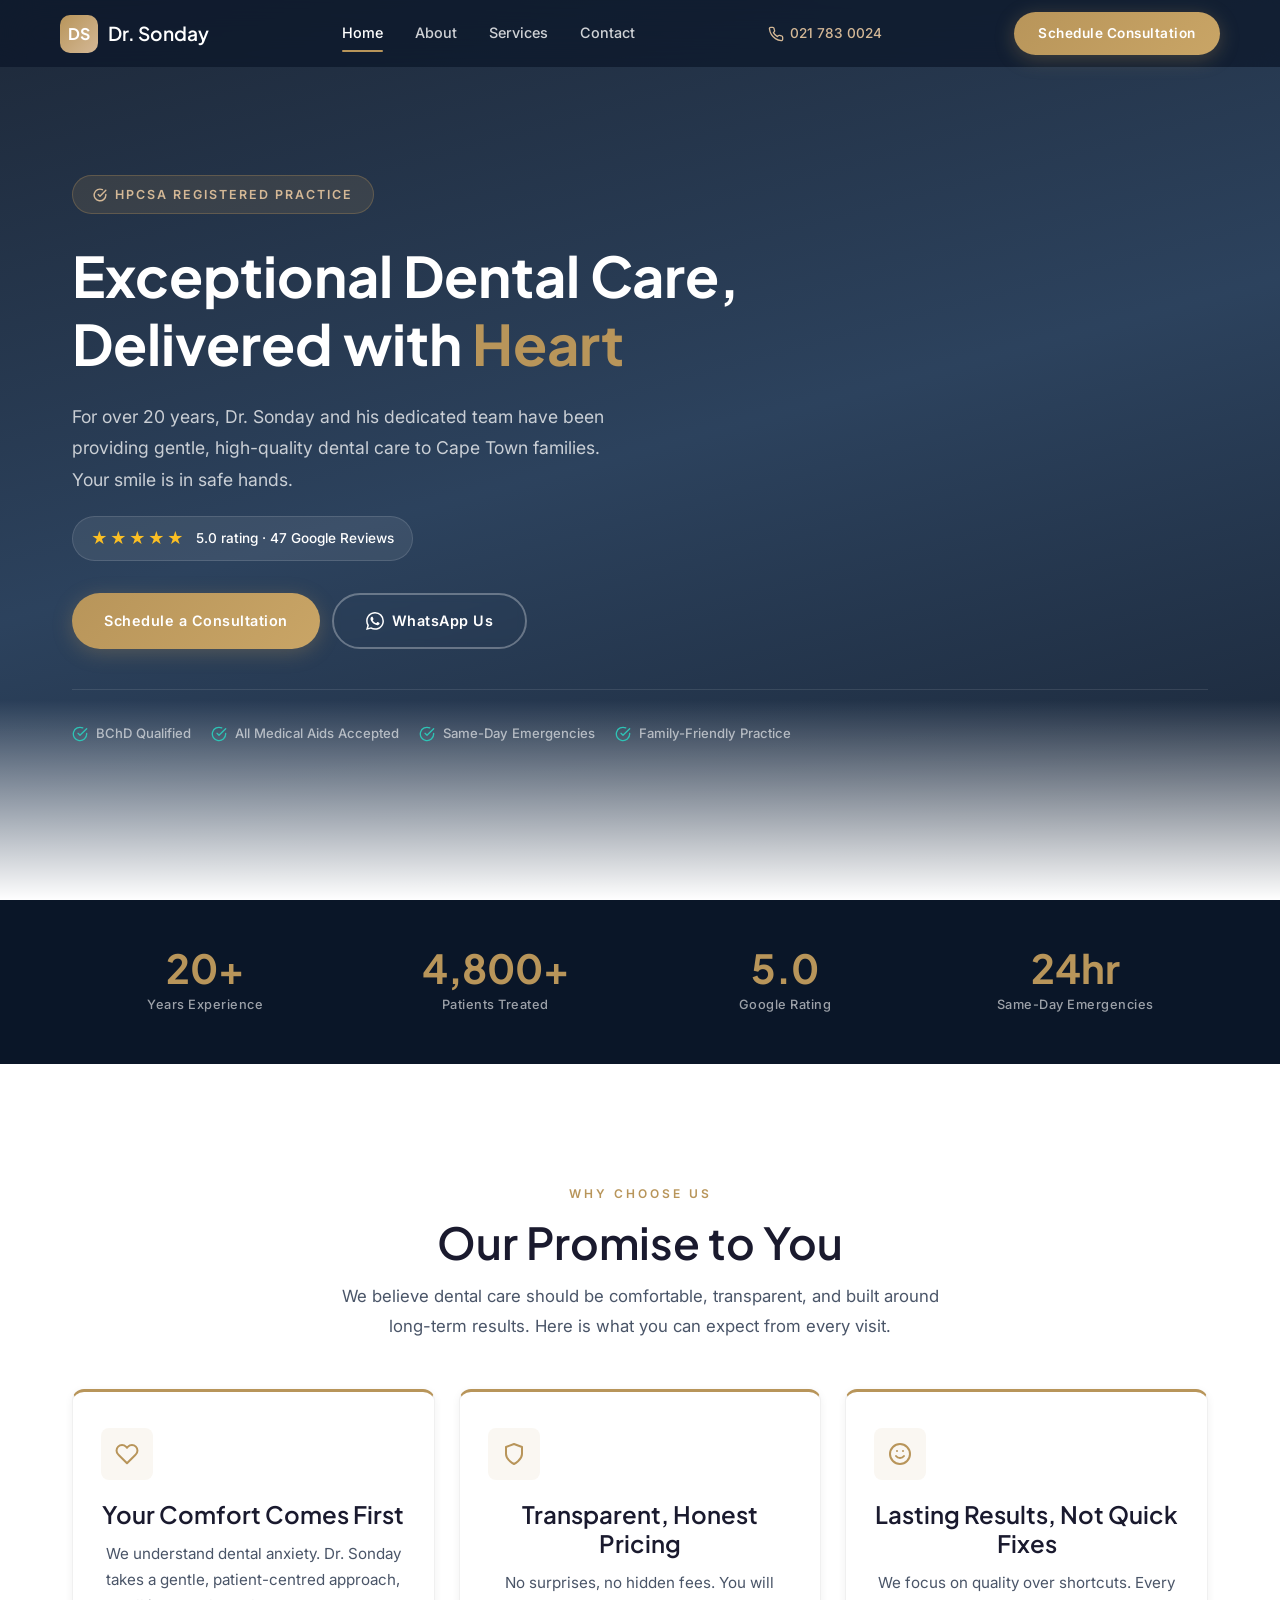
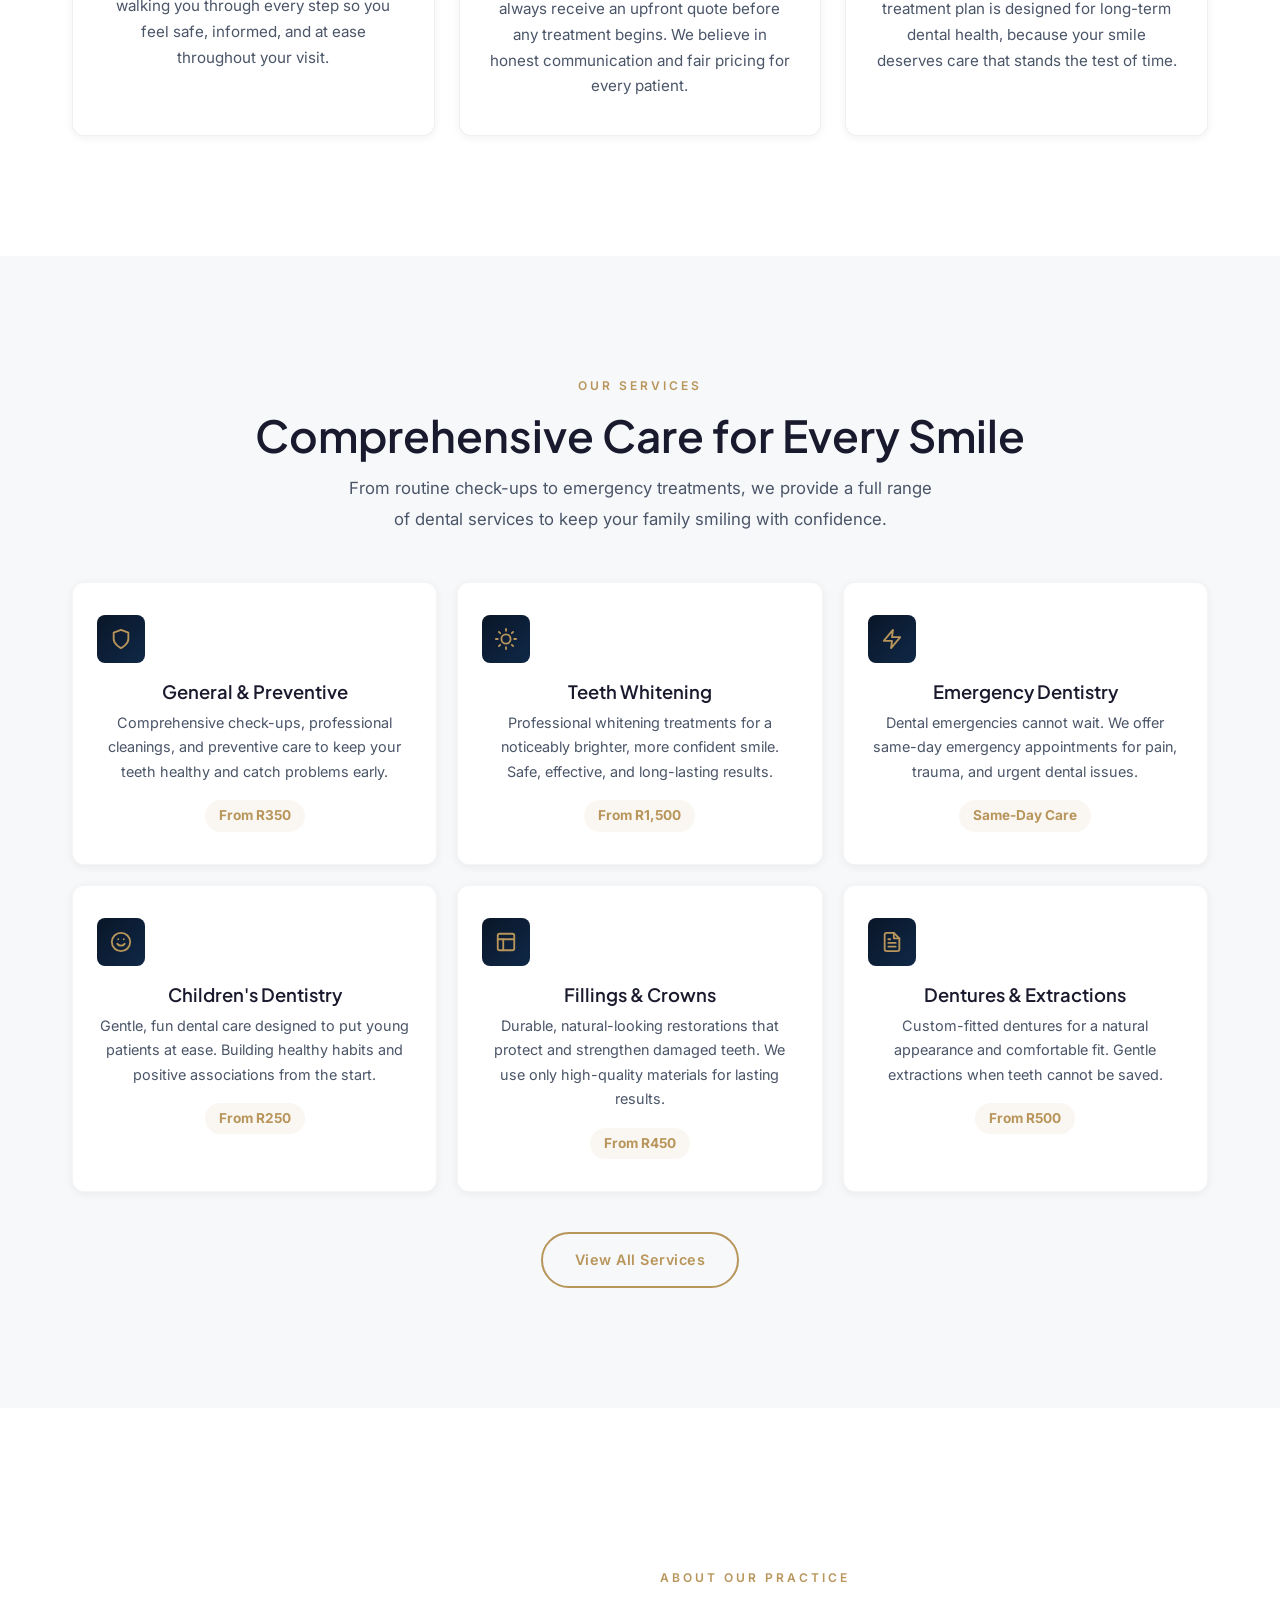
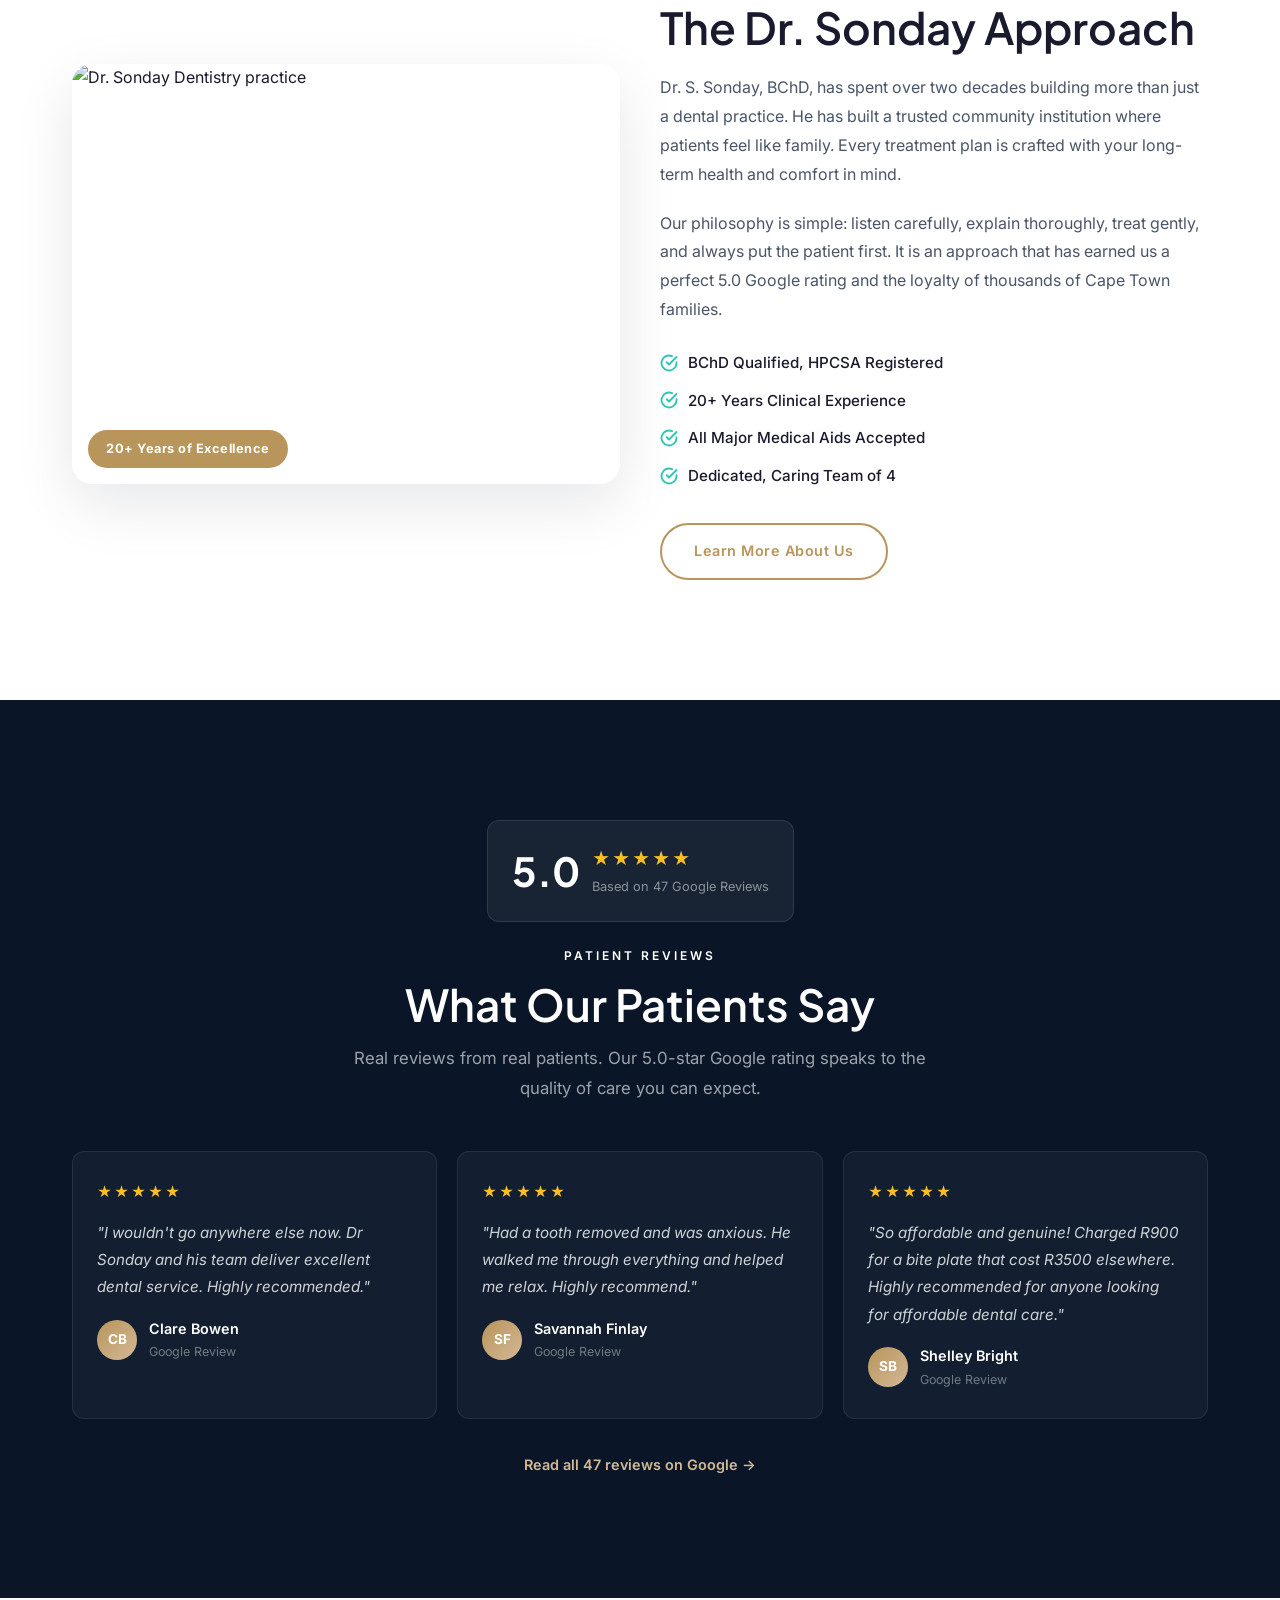
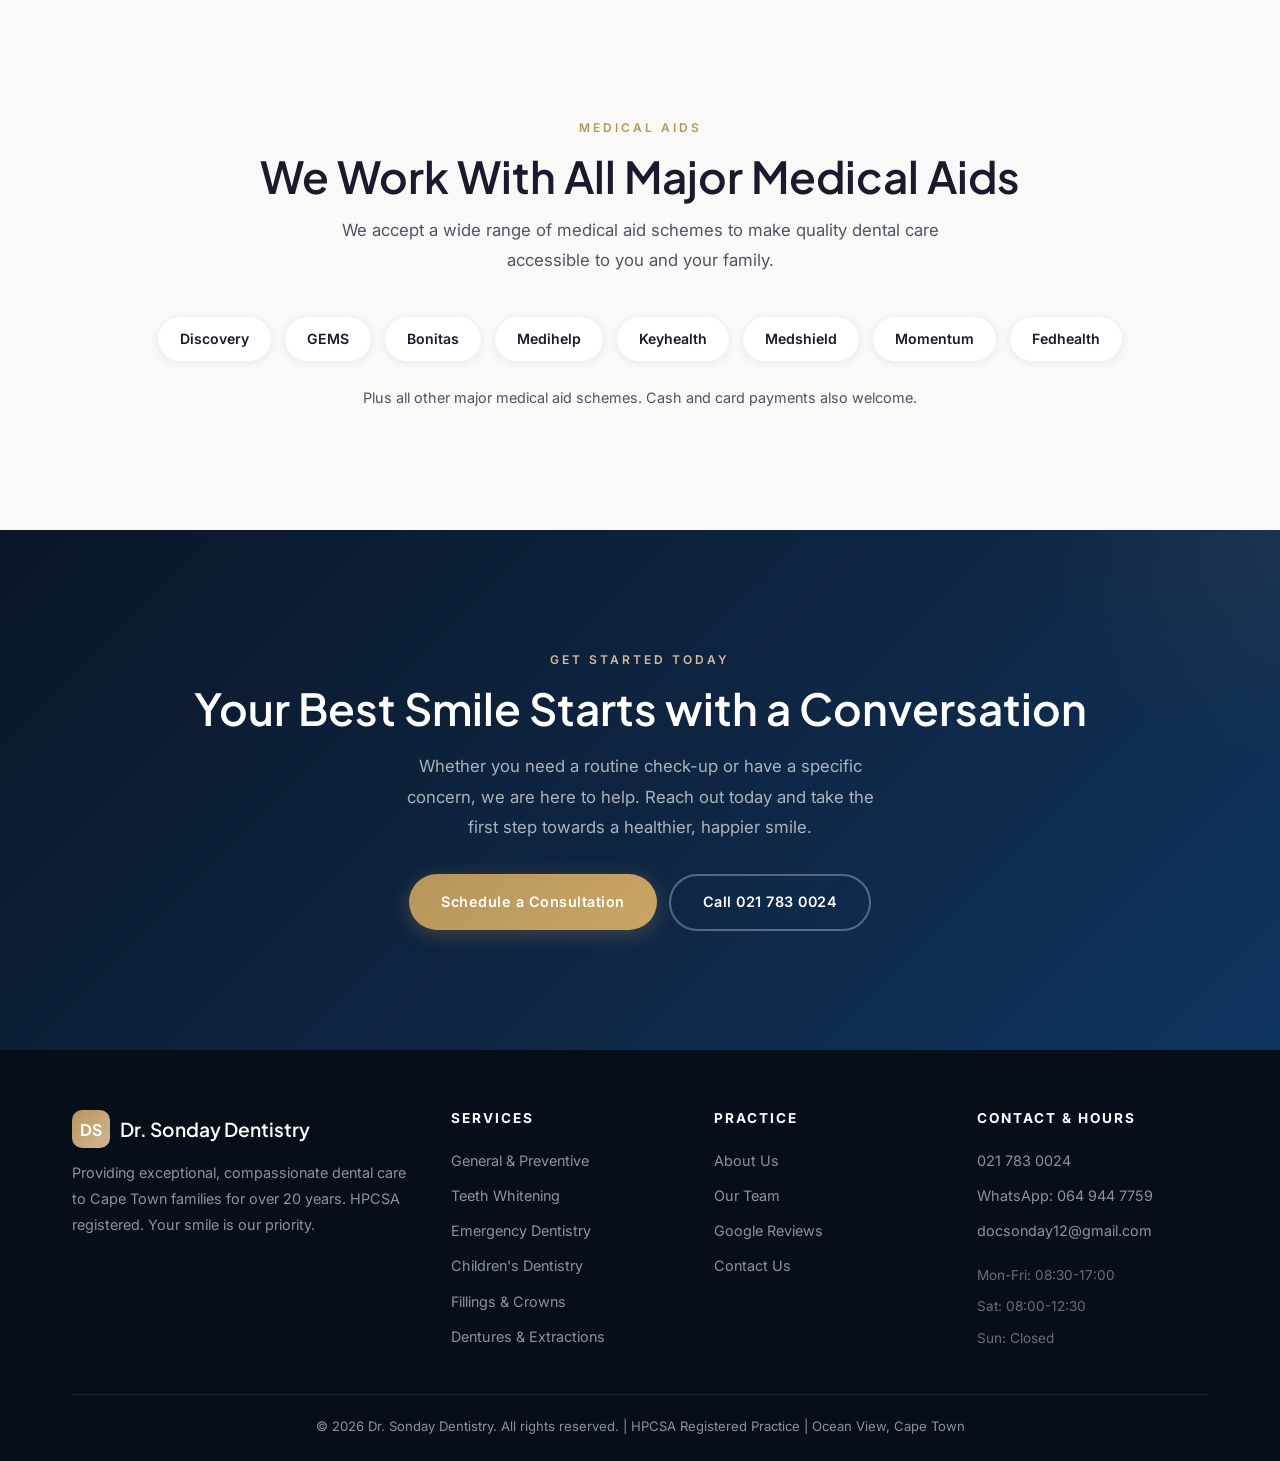
==== commit b43a1b29: "Replace Playfair Display with Plus Jakarta Sans for modern, premium heading font Swap ornate serif h" ====
--- a/dentist/dr-sonday-demo-v3-mobile-first.html
+++ b/dentist/dr-sonday-demo-v3-mobile-first.html
@@ -7,7 +7,7 @@
 <meta name="description" content="Dr. Sonday Dentistry - 20+ years of exceptional dental care in Ocean View, Cape Town. HPCSA registered. 5.0 Google Rating. Book your consultation today.">
 <link rel="preconnect" href="https://fonts.googleapis.com">
 <link rel="preconnect" href="https://fonts.gstatic.com" crossorigin>
-<link href="https://fonts.googleapis.com/css2?family=Inter:wght@300;400;500;600;700&family=Playfair+Display:ital,wght@0,400;0,500;0,600;0,700;1,400;1,500&display=swap" rel="stylesheet">
+<link href="https://fonts.googleapis.com/css2?family=Inter:wght@300;400;500;600;700&family=Plus+Jakarta+Sans:wght@400;500;600;700;800&display=swap" rel="stylesheet">
 <style>
 :root {
   --navy: #0a1628;
@@ -29,7 +29,7 @@
   --radius-sm: 8px;
   --radius-md: 12px;
   --radius-lg: 20px;
-  --font-heading: 'Playfair Display', Georgia, serif;
+  --font-heading: 'Plus Jakarta Sans', -apple-system, sans-serif;
   --font-body: 'Inter', -apple-system, sans-serif;
   --max-width: 1200px;
   --transition: 0.3s cubic-bezier(0.4, 0, 0.2, 1);
@@ -1000,7 +1000,7 @@
       </div>
       <h1>Exceptional Dental Care, Delivered with <span class="gold">Heart</span></h1>
       <p class="hero-sub">For over 20 years, Dr. Sonday and his dedicated team have been providing gentle, high-quality dental care to Cape Town families. Your smile is in safe hands.</p>
-      <a href="https://maps.app.goo.gl/search/Dr+Sonday+Dentistry+Ocean+View" target="_blank" rel="noopener" class="hero-rating">
+      <a href="https://search.google.com/local/reviews?placeid=ChIJZ61zaEFrzB0RqVIYufiLzY8" target="_blank" rel="noopener" class="hero-rating">
         <span class="hero-stars">&#9733;&#9733;&#9733;&#9733;&#9733;</span>
         <span>5.0 rating &middot; 47 Google Reviews</span>
       </a>
@@ -1238,7 +1238,7 @@
         </div>
       </div>
       <div class="reviews-link">
-        <a href="https://maps.app.goo.gl/search/Dr+Sonday+Dentistry+Ocean+View" target="_blank" rel="noopener">Read all 47 reviews on Google &rarr;</a>
+        <a href="https://search.google.com/local/reviews?placeid=ChIJZ61zaEFrzB0RqVIYufiLzY8" target="_blank" rel="noopener">Read all 47 reviews on Google &rarr;</a>
       </div>
     </div>
   </section>
@@ -1707,7 +1707,7 @@
         <ul>
           <li><a href="#" onclick="navTo('about');return false;">About Us</a></li>
           <li><a href="#" onclick="navTo('about');return false;">Our Team</a></li>
-          <li><a href="https://maps.app.goo.gl/search/Dr+Sonday+Dentistry+Ocean+View" target="_blank" rel="noopener">Google Reviews</a></li>
+          <li><a href="https://search.google.com/local/reviews?placeid=ChIJZ61zaEFrzB0RqVIYufiLzY8" target="_blank" rel="noopener">Google Reviews</a></li>
           <li><a href="#" onclick="navTo('contact');return false;">Contact Us</a></li>
         </ul>
       </div>
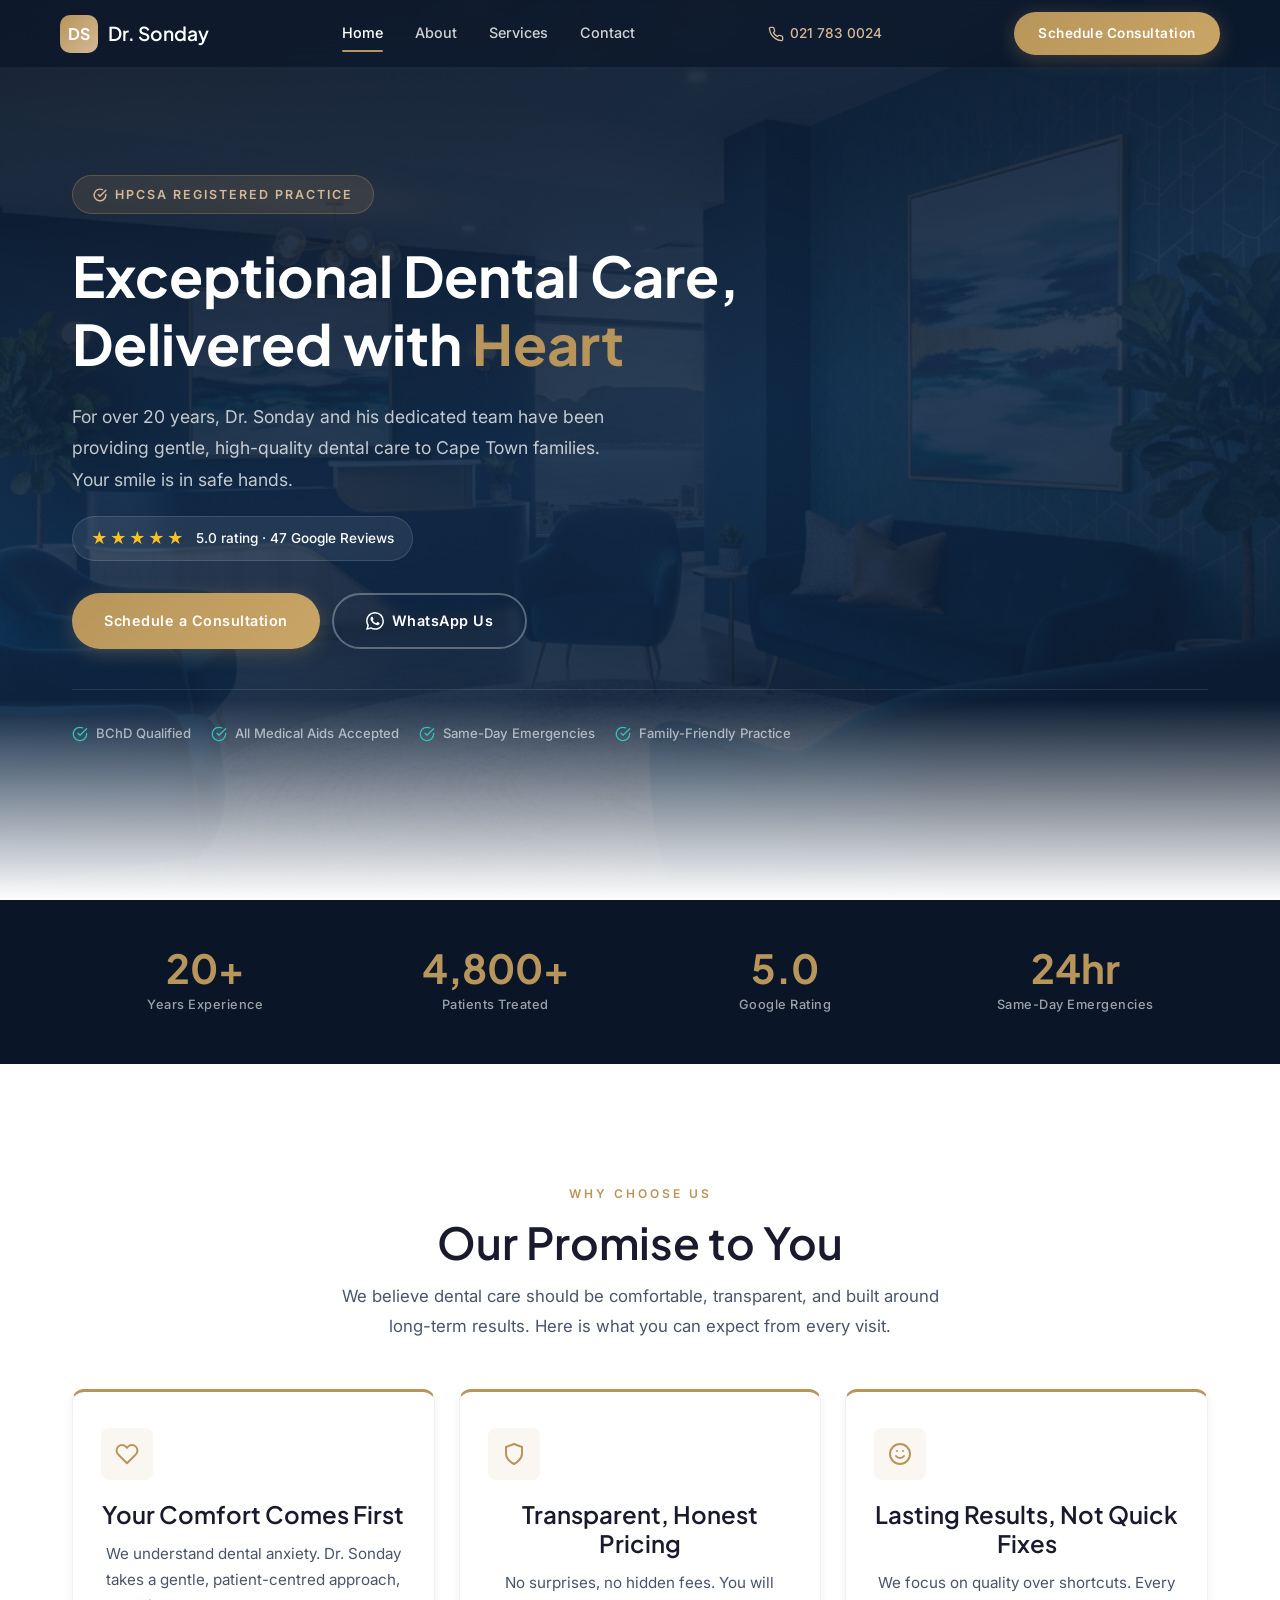
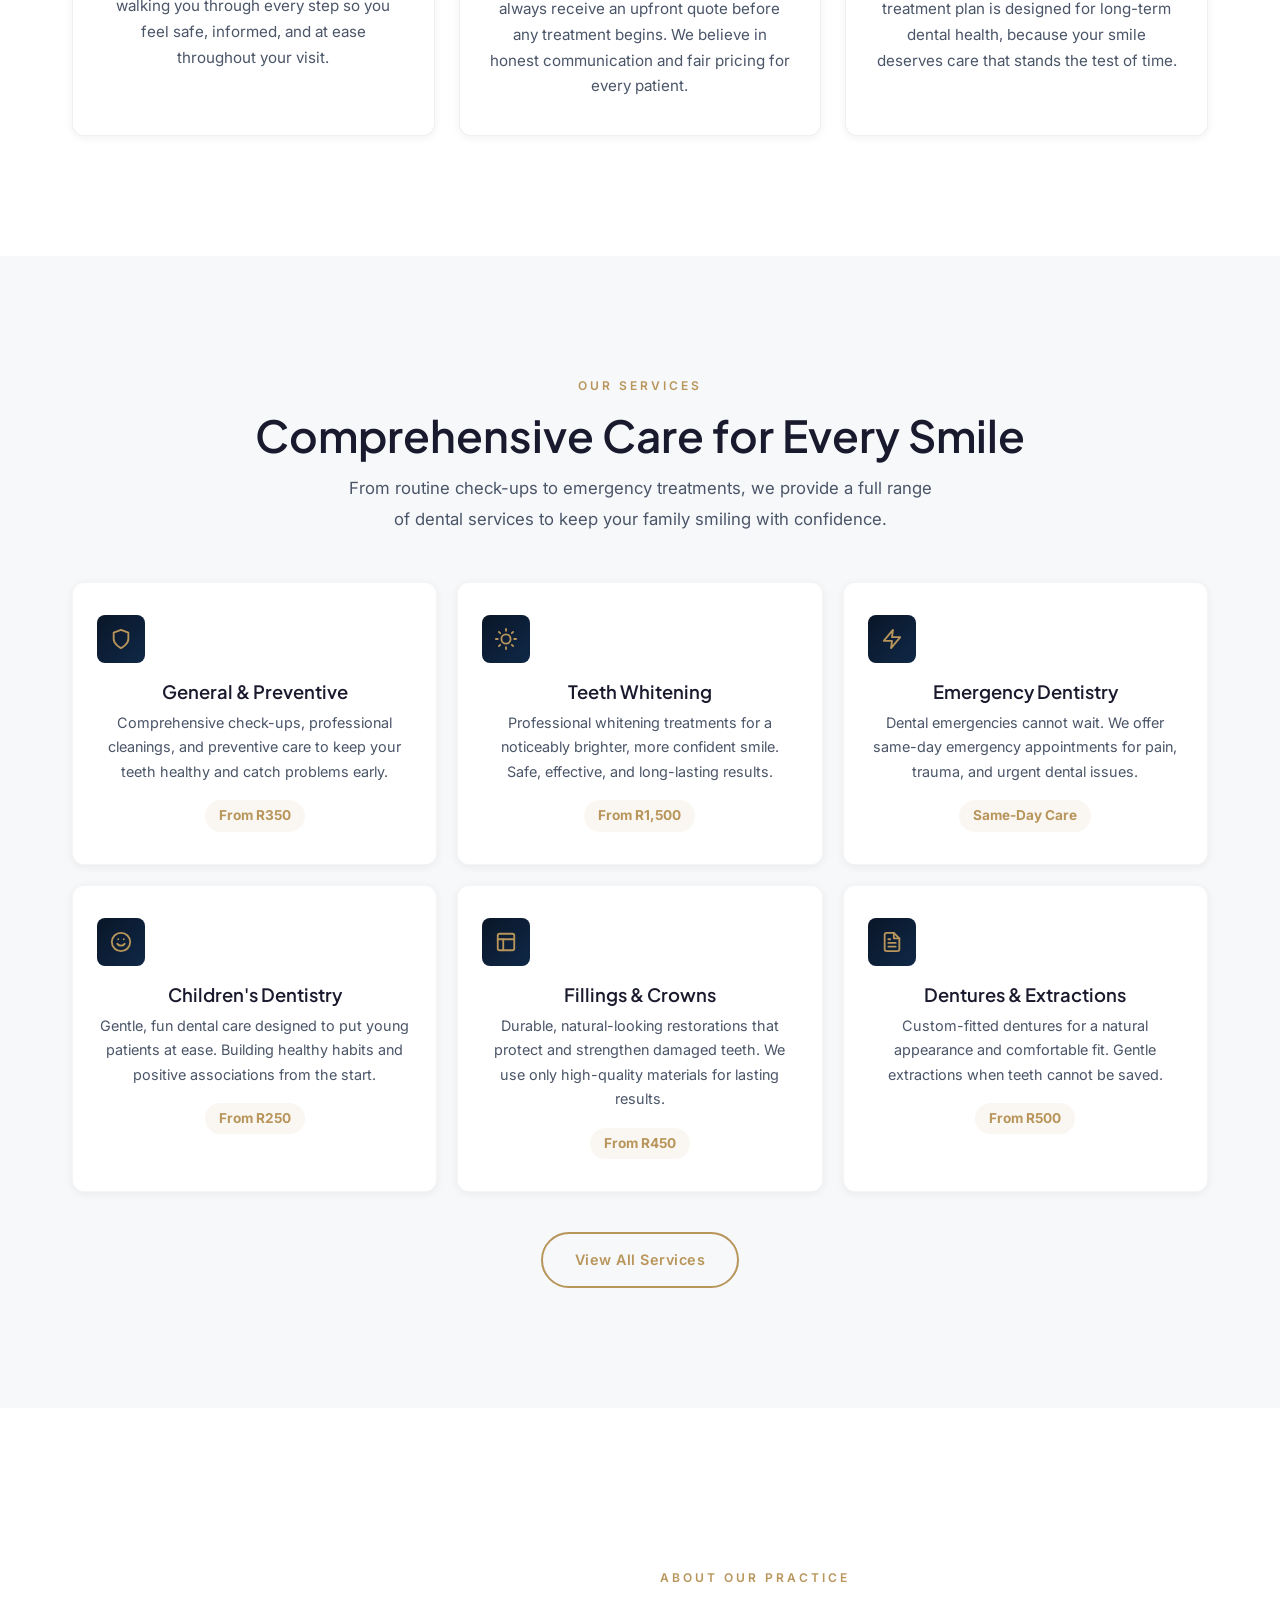
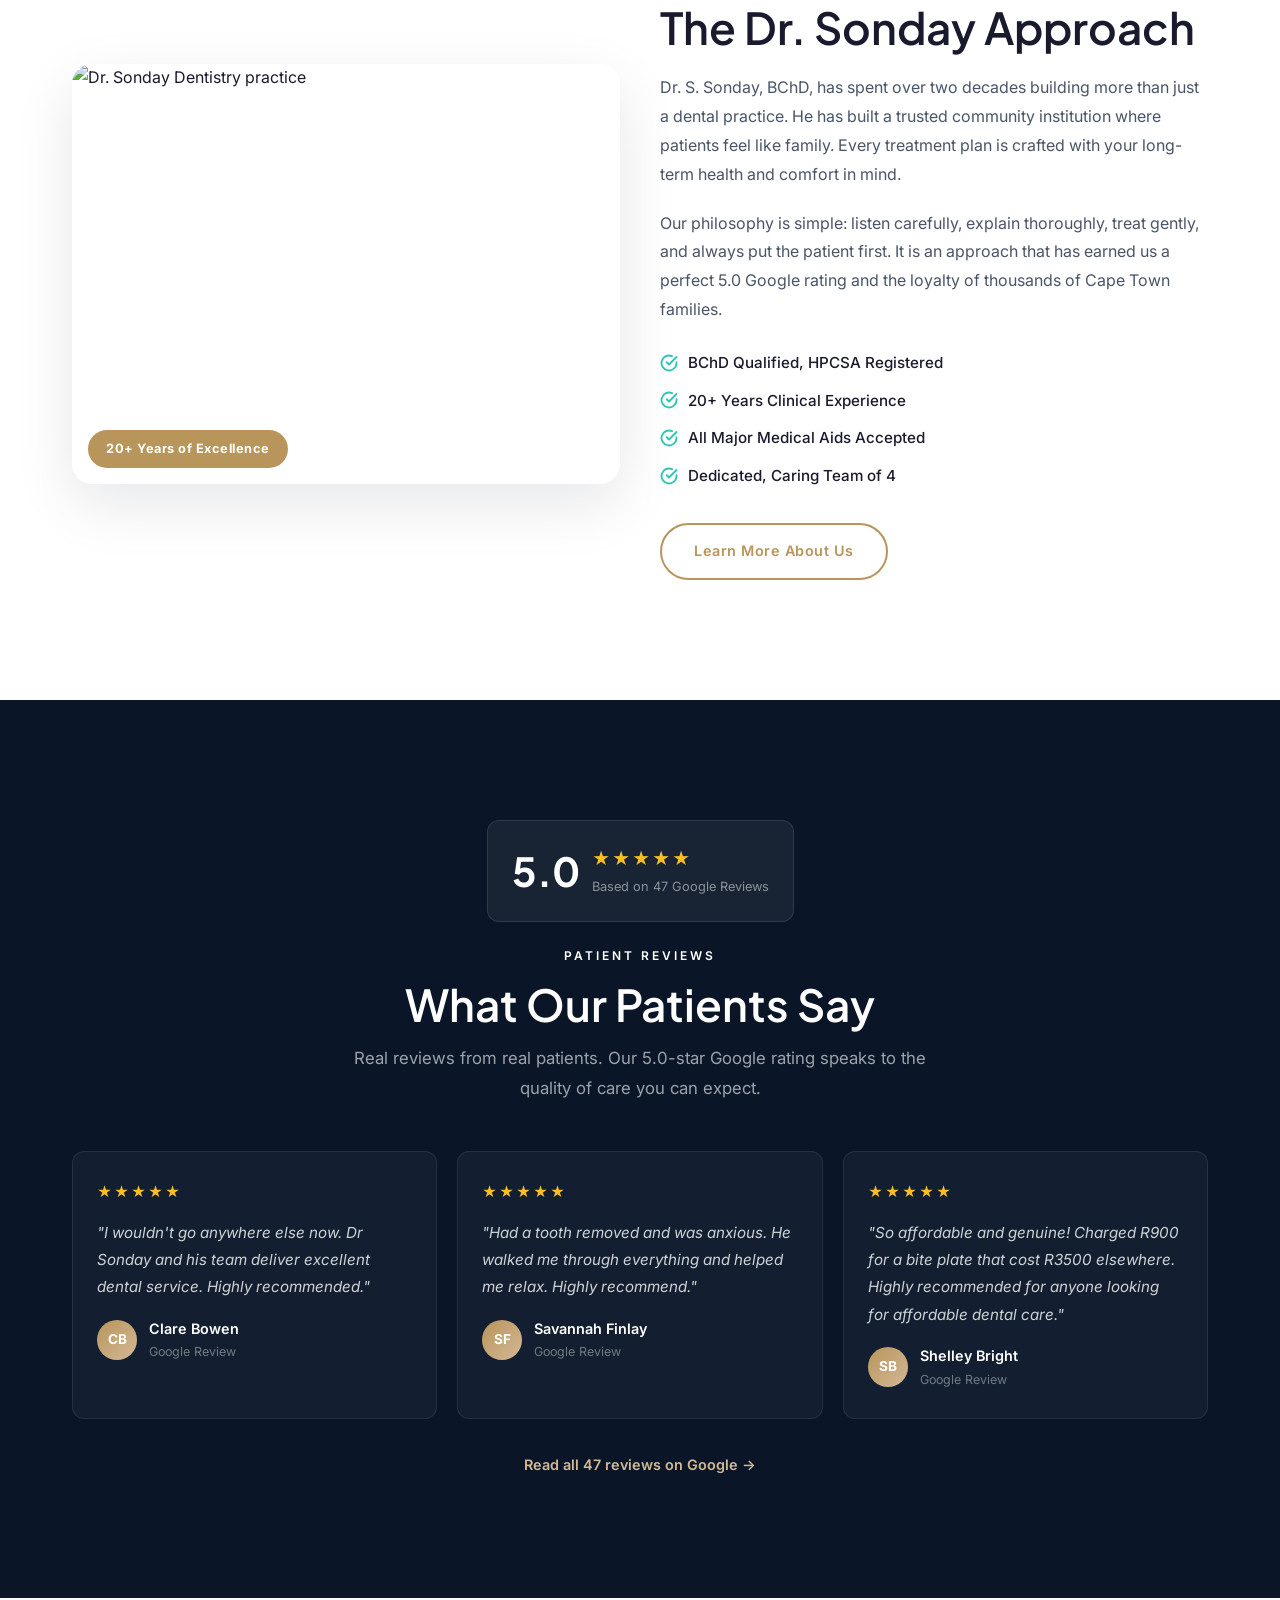
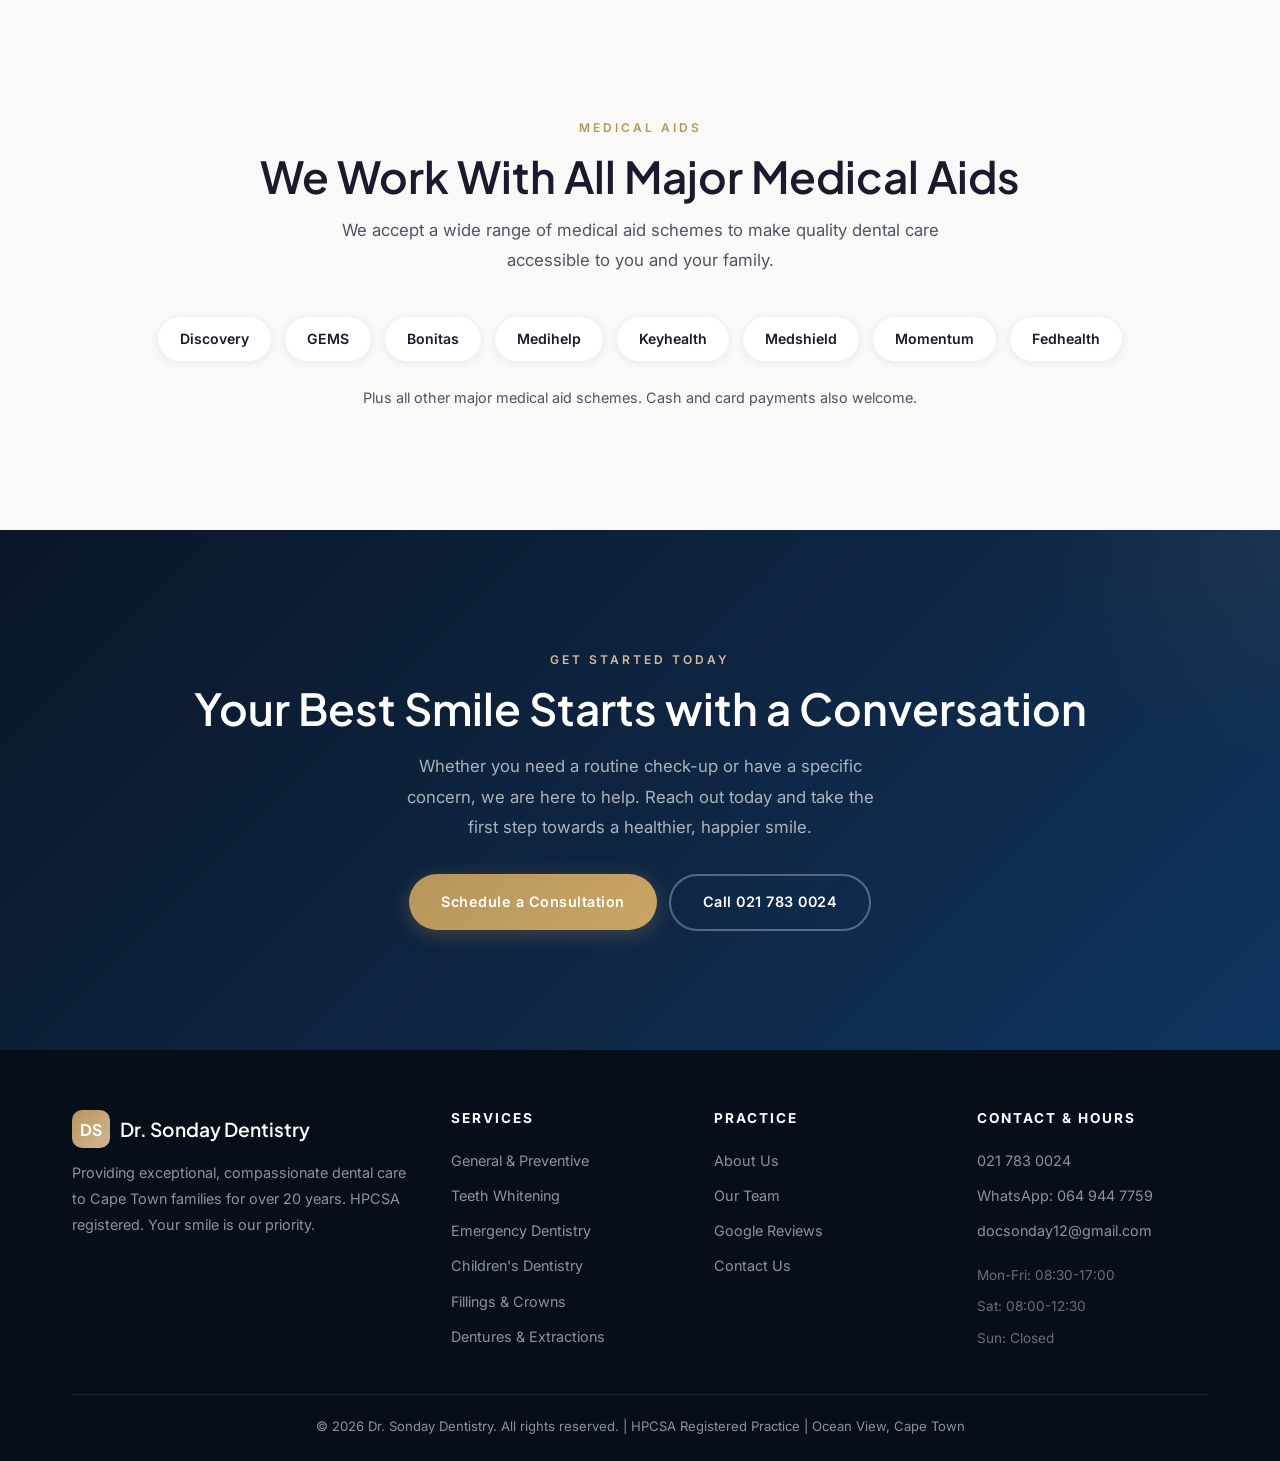
==== commit e67e7e63: "Replace Unsplash hero with Gemini-generated dental practice image Swap generic stock hero for an AI-" ====
--- a/dentist/dr-sonday-demo-v3-mobile-first.html
+++ b/dentist/dr-sonday-demo-v3-mobile-first.html
@@ -220,40 +220,93 @@
   top: 0;
   left: 0;
   width: 100%;
-  height: 100vh;
-  background: var(--navy);
+  height: 100dvh;
+  background: var(--white);
   z-index: 999;
   display: flex;
   flex-direction: column;
-  align-items: center;
-  justify-content: center;
-  gap: 24px;
   opacity: 0;
   pointer-events: none;
-  transition: opacity var(--transition);
+  transition: opacity 0.35s ease;
+  overflow-y: auto;
 }
 .mobile-menu.open { opacity: 1; pointer-events: all; }
-.mobile-menu a {
-  color: var(--white);
+.mobile-menu-header {
+  display: flex;
+  align-items: center;
+  justify-content: space-between;
+  padding: 12px 20px;
+  border-bottom: 1px solid rgba(0,0,0,0.06);
+  flex-shrink: 0;
+}
+.mobile-menu-header .nav-logo {
+  color: var(--text-dark);
+}
+.mobile-menu-nav {
+  flex: 1;
+  display: flex;
+  flex-direction: column;
+  padding: 32px 28px;
+  gap: 0;
+}
+.mobile-menu-nav a {
+  color: var(--text-dark);
   font-family: var(--font-heading);
-  font-size: 1.75rem;
+  font-size: 1.125rem;
+  font-weight: 600;
+  padding: 16px 0;
+  border-bottom: 1px solid rgba(0,0,0,0.06);
+  transition: color var(--transition);
+  display: flex;
+  align-items: center;
+  justify-content: space-between;
+}
+.mobile-menu-nav a:last-child { border-bottom: none; }
+.mobile-menu-nav a::after {
+  content: '';
+  width: 6px;
+  height: 6px;
+  border-right: 1.5px solid var(--gold);
+  border-bottom: 1.5px solid var(--gold);
+  transform: rotate(-45deg);
+  flex-shrink: 0;
+}
+.mobile-menu-nav a:hover { color: var(--gold); }
+.mobile-menu-footer {
+  padding: 20px 28px 32px;
+  border-top: 1px solid rgba(0,0,0,0.06);
+  flex-shrink: 0;
+}
+.mobile-menu-footer .btn {
+  width: 100%;
+  justify-content: center;
+  margin-bottom: 12px;
+}
+.mobile-menu-footer-contact {
+  display: flex;
+  align-items: center;
+  gap: 8px;
+  color: var(--text-mid);
+  font-size: 0.85rem;
   font-weight: 500;
-  padding: 8px 0;
-  transition: color var(--transition);
-}
-.mobile-menu a:hover { color: var(--gold); }
+  justify-content: center;
+}
+.mobile-menu-footer-contact svg { color: var(--gold); flex-shrink: 0; }
 .mobile-close {
-  position: absolute;
-  top: 20px;
-  right: 20px;
-  color: var(--white);
-  font-size: 2rem;
-  padding: 8px;
+  width: 44px;
+  height: 44px;
+  display: flex;
+  align-items: center;
+  justify-content: center;
+  color: var(--text-dark);
   cursor: pointer;
   background: none;
   border: none;
-  line-height: 1;
-}
+  border-radius: 50%;
+  transition: background var(--transition);
+}
+.mobile-close:hover { background: rgba(0,0,0,0.05); }
+.mobile-close svg { width: 20px; height: 20px; }
 
 .mobile-bottom-bar {
   position: fixed;
@@ -262,25 +315,37 @@
   width: 100%;
   display: flex;
   z-index: 998;
-  background: var(--navy);
-  border-top: 1px solid rgba(184,149,90,0.2);
+  background: rgba(255,255,255,0.92);
+  backdrop-filter: blur(20px);
+  -webkit-backdrop-filter: blur(20px);
+  border-top: 1px solid rgba(0,0,0,0.08);
+  padding: 6px 0;
+  padding-bottom: max(6px, env(safe-area-inset-bottom));
 }
 .mobile-bottom-bar a {
   flex: 1;
   display: flex;
+  flex-direction: column;
   align-items: center;
   justify-content: center;
-  gap: 8px;
-  padding: 14px;
+  gap: 3px;
+  padding: 8px 4px;
+  color: var(--text-mid);
+  font-weight: 600;
+  font-size: 0.65rem;
+  letter-spacing: 0.3px;
+  transition: color var(--transition);
+  min-height: 48px;
+  text-transform: uppercase;
+}
+.mobile-bottom-bar a svg { width: 22px; height: 22px; }
+.mobile-bottom-bar a:hover, .mobile-bottom-bar a:active { color: var(--gold); }
+.mobile-bottom-bar a.mobile-bar-primary {
   color: var(--white);
-  font-weight: 600;
-  font-size: 0.9rem;
-  transition: background var(--transition);
-  min-height: 48px;
-}
-.mobile-bottom-bar a:first-child { background: var(--gold); }
-.mobile-bottom-bar a:last-child { background: #25d366; }
-.mobile-bottom-bar a:hover { opacity: 0.9; }
+  background: var(--gold);
+  border-radius: 10px;
+  margin: 2px 4px;
+}
 
 .page { display: none; }
 .page.active { display: block; }
@@ -292,7 +357,7 @@
   display: flex;
   align-items: center;
   background: linear-gradient(165deg, rgba(10,22,40,0.92) 0%, rgba(15,40,71,0.88) 50%, rgba(10,22,40,0.94) 100%),
-    url('https://images.unsplash.com/photo-1629909613654-28e377c37b09?w=1920&q=80') center/cover no-repeat;
+    url('test-hero.png') center/cover no-repeat;
   padding: 120px 0 100px;
   overflow: hidden;
 }
@@ -967,22 +1032,42 @@
 
 <!-- Mobile Menu -->
 <div class="mobile-menu" id="mobileMenu">
-  <button class="mobile-close" onclick="closeMenu()">&times;</button>
-  <a href="#" onclick="navTo('home');closeMenu();return false;">Home</a>
-  <a href="#" onclick="navTo('about');closeMenu();return false;">About</a>
-  <a href="#" onclick="navTo('services');closeMenu();return false;">Services</a>
-  <a href="#" onclick="navTo('contact');closeMenu();return false;">Contact</a>
-  <a href="tel:+27217830024" class="btn btn-gold" style="margin-top:16px;">Call 021 783 0024</a>
+  <div class="mobile-menu-header">
+    <a href="#" class="nav-logo" onclick="navTo('home');closeMenu();return false;">
+      <div class="nav-logo-icon">DS</div>
+      Dr. Sonday
+    </a>
+    <button class="mobile-close" onclick="closeMenu()" aria-label="Close menu">
+      <svg viewBox="0 0 24 24" fill="none" stroke="currentColor" stroke-width="2" stroke-linecap="round" stroke-linejoin="round"><line x1="18" y1="6" x2="6" y2="18"/><line x1="6" y1="6" x2="18" y2="18"/></svg>
+    </button>
+  </div>
+  <div class="mobile-menu-nav">
+    <a href="#" onclick="navTo('home');closeMenu();return false;">Home</a>
+    <a href="#" onclick="navTo('about');closeMenu();return false;">About</a>
+    <a href="#" onclick="navTo('services');closeMenu();return false;">Services</a>
+    <a href="#" onclick="navTo('contact');closeMenu();return false;">Contact</a>
+  </div>
+  <div class="mobile-menu-footer">
+    <a href="https://wa.me/27649447759?text=Hi%20Dr.%20Sonday%2C%20I%27d%20like%20to%20schedule%20a%20consultation." class="btn btn-gold" target="_blank" rel="noopener">Schedule Consultation</a>
+    <div class="mobile-menu-footer-contact">
+      <svg width="14" height="14" viewBox="0 0 24 24" fill="none" stroke="currentColor" stroke-width="2" stroke-linecap="round" stroke-linejoin="round"><path d="M22 16.92v3a2 2 0 01-2.18 2 19.79 19.79 0 01-8.63-3.07 19.5 19.5 0 01-6-6 19.79 19.79 0 01-3.07-8.67A2 2 0 014.11 2h3a2 2 0 012 1.72c.127.96.361 1.903.7 2.81a2 2 0 01-.45 2.11L8.09 9.91a16 16 0 006 6l1.27-1.27a2 2 0 012.11-.45c.907.339 1.85.573 2.81.7A2 2 0 0122 16.92z"/></svg>
+      <a href="tel:+27217830024">021 783 0024</a>
+    </div>
+  </div>
 </div>
 
 <!-- Mobile bottom bar -->
 <div class="mobile-bottom-bar" id="mobileBar">
-  <a href="tel:+27217830024">
-    <svg width="18" height="18" viewBox="0 0 24 24" fill="none" stroke="currentColor" stroke-width="2" stroke-linecap="round" stroke-linejoin="round"><path d="M22 16.92v3a2 2 0 01-2.18 2 19.79 19.79 0 01-8.63-3.07 19.5 19.5 0 01-6-6 19.79 19.79 0 01-3.07-8.67A2 2 0 014.11 2h3a2 2 0 012 1.72c.127.96.361 1.903.7 2.81a2 2 0 01-.45 2.11L8.09 9.91a16 16 0 006 6l1.27-1.27a2 2 0 012.11-.45c.907.339 1.85.573 2.81.7A2 2 0 0122 16.92z"/></svg>
-    Call Us
+  <a href="tel:+27217830024" aria-label="Call us">
+    <svg viewBox="0 0 24 24" fill="none" stroke="currentColor" stroke-width="2" stroke-linecap="round" stroke-linejoin="round"><path d="M22 16.92v3a2 2 0 01-2.18 2 19.79 19.79 0 01-8.63-3.07 19.5 19.5 0 01-6-6 19.79 19.79 0 01-3.07-8.67A2 2 0 014.11 2h3a2 2 0 012 1.72c.127.96.361 1.903.7 2.81a2 2 0 01-.45 2.11L8.09 9.91a16 16 0 006 6l1.27-1.27a2 2 0 012.11-.45c.907.339 1.85.573 2.81.7A2 2 0 0122 16.92z"/></svg>
+    Call
   </a>
-  <a href="https://wa.me/27649447759?text=Hi%20Dr.%20Sonday%2C%20I%27d%20like%20to%20schedule%20a%20consultation." target="_blank" rel="noopener">
-    <svg width="18" height="18" viewBox="0 0 24 24" fill="currentColor"><path d="M17.472 14.382c-.297-.149-1.758-.867-2.03-.967-.273-.099-.471-.148-.67.15-.197.297-.767.966-.94 1.164-.173.199-.347.223-.644.075-.297-.15-1.255-.463-2.39-1.475-.883-.788-1.48-1.761-1.653-2.059-.173-.297-.019-.458.13-.606.134-.133.298-.347.446-.52.149-.174.198-.298.298-.497.099-.198.05-.371-.025-.52-.075-.149-.669-1.612-.916-2.207-.242-.579-.487-.5-.669-.51-.173-.008-.371-.01-.57-.01-.198 0-.52.074-.792.372-.272.297-1.04 1.016-1.04 2.479 0 1.462 1.065 2.875 1.213 3.074.149.198 2.096 3.2 5.077 4.487.709.306 1.262.489 1.694.625.712.227 1.36.195 1.871.118.571-.085 1.758-.719 2.006-1.413.248-.694.248-1.289.173-1.413-.074-.124-.272-.198-.57-.347m-5.421 7.403h-.004a9.87 9.87 0 01-5.031-1.378l-.361-.214-3.741.982.998-3.648-.235-.374a9.86 9.86 0 01-1.51-5.26c.001-5.45 4.436-9.884 9.888-9.884 2.64 0 5.122 1.03 6.988 2.898a9.825 9.825 0 012.893 6.994c-.003 5.45-4.437 9.884-9.885 9.884m8.413-18.297A11.815 11.815 0 0012.05 0C5.495 0 .16 5.335.157 11.892c0 2.096.547 4.142 1.588 5.945L.057 24l6.305-1.654a11.882 11.882 0 005.683 1.448h.005c6.554 0 11.89-5.335 11.893-11.893a11.821 11.821 0 00-3.48-8.413z"/></svg>
+  <a href="https://wa.me/27649447759?text=Hi%20Dr.%20Sonday%2C%20I%27d%20like%20to%20schedule%20a%20consultation." target="_blank" rel="noopener" class="mobile-bar-primary" aria-label="Book via WhatsApp">
+    <svg viewBox="0 0 24 24" fill="none" stroke="currentColor" stroke-width="2" stroke-linecap="round" stroke-linejoin="round"><rect x="3" y="4" width="18" height="18" rx="2" ry="2"/><line x1="16" y1="2" x2="16" y2="6"/><line x1="8" y1="2" x2="8" y2="6"/><line x1="3" y1="10" x2="21" y2="10"/></svg>
+    Book
+  </a>
+  <a href="https://wa.me/27649447759?text=Hi%20Dr.%20Sonday%2C%20I%20have%20a%20quick%20question." target="_blank" rel="noopener" aria-label="WhatsApp us">
+    <svg viewBox="0 0 24 24" fill="currentColor"><path d="M17.472 14.382c-.297-.149-1.758-.867-2.03-.967-.273-.099-.471-.148-.67.15-.197.297-.767.966-.94 1.164-.173.199-.347.223-.644.075-.297-.15-1.255-.463-2.39-1.475-.883-.788-1.48-1.761-1.653-2.059-.173-.297-.019-.458.13-.606.134-.133.298-.347.446-.52.149-.174.198-.298.298-.497.099-.198.05-.371-.025-.52-.075-.149-.669-1.612-.916-2.207-.242-.579-.487-.5-.669-.51-.173-.008-.371-.01-.57-.01-.198 0-.52.074-.792.372-.272.297-1.04 1.016-1.04 2.479 0 1.462 1.065 2.875 1.213 3.074.149.198 2.096 3.2 5.077 4.487.709.306 1.262.489 1.694.625.712.227 1.36.195 1.871.118.571-.085 1.758-.719 2.006-1.413.248-.694.248-1.289.173-1.413-.074-.124-.272-.198-.57-.347m-5.421 7.403h-.004a9.87 9.87 0 01-5.031-1.378l-.361-.214-3.741.982.998-3.648-.235-.374a9.86 9.86 0 01-1.51-5.26c.001-5.45 4.436-9.884 9.888-9.884 2.64 0 5.122 1.03 6.988 2.898a9.825 9.825 0 012.893 6.994c-.003 5.45-4.437 9.884-9.885 9.884m8.413-18.297A11.815 11.815 0 0012.05 0C5.495 0 .16 5.335.157 11.892c0 2.096.547 4.142 1.588 5.945L.057 24l6.305-1.654a11.882 11.882 0 005.683 1.448h.005c6.554 0 11.89-5.335 11.893-11.893a11.821 11.821 0 00-3.48-8.413z"/></svg>
     WhatsApp
   </a>
 </div>
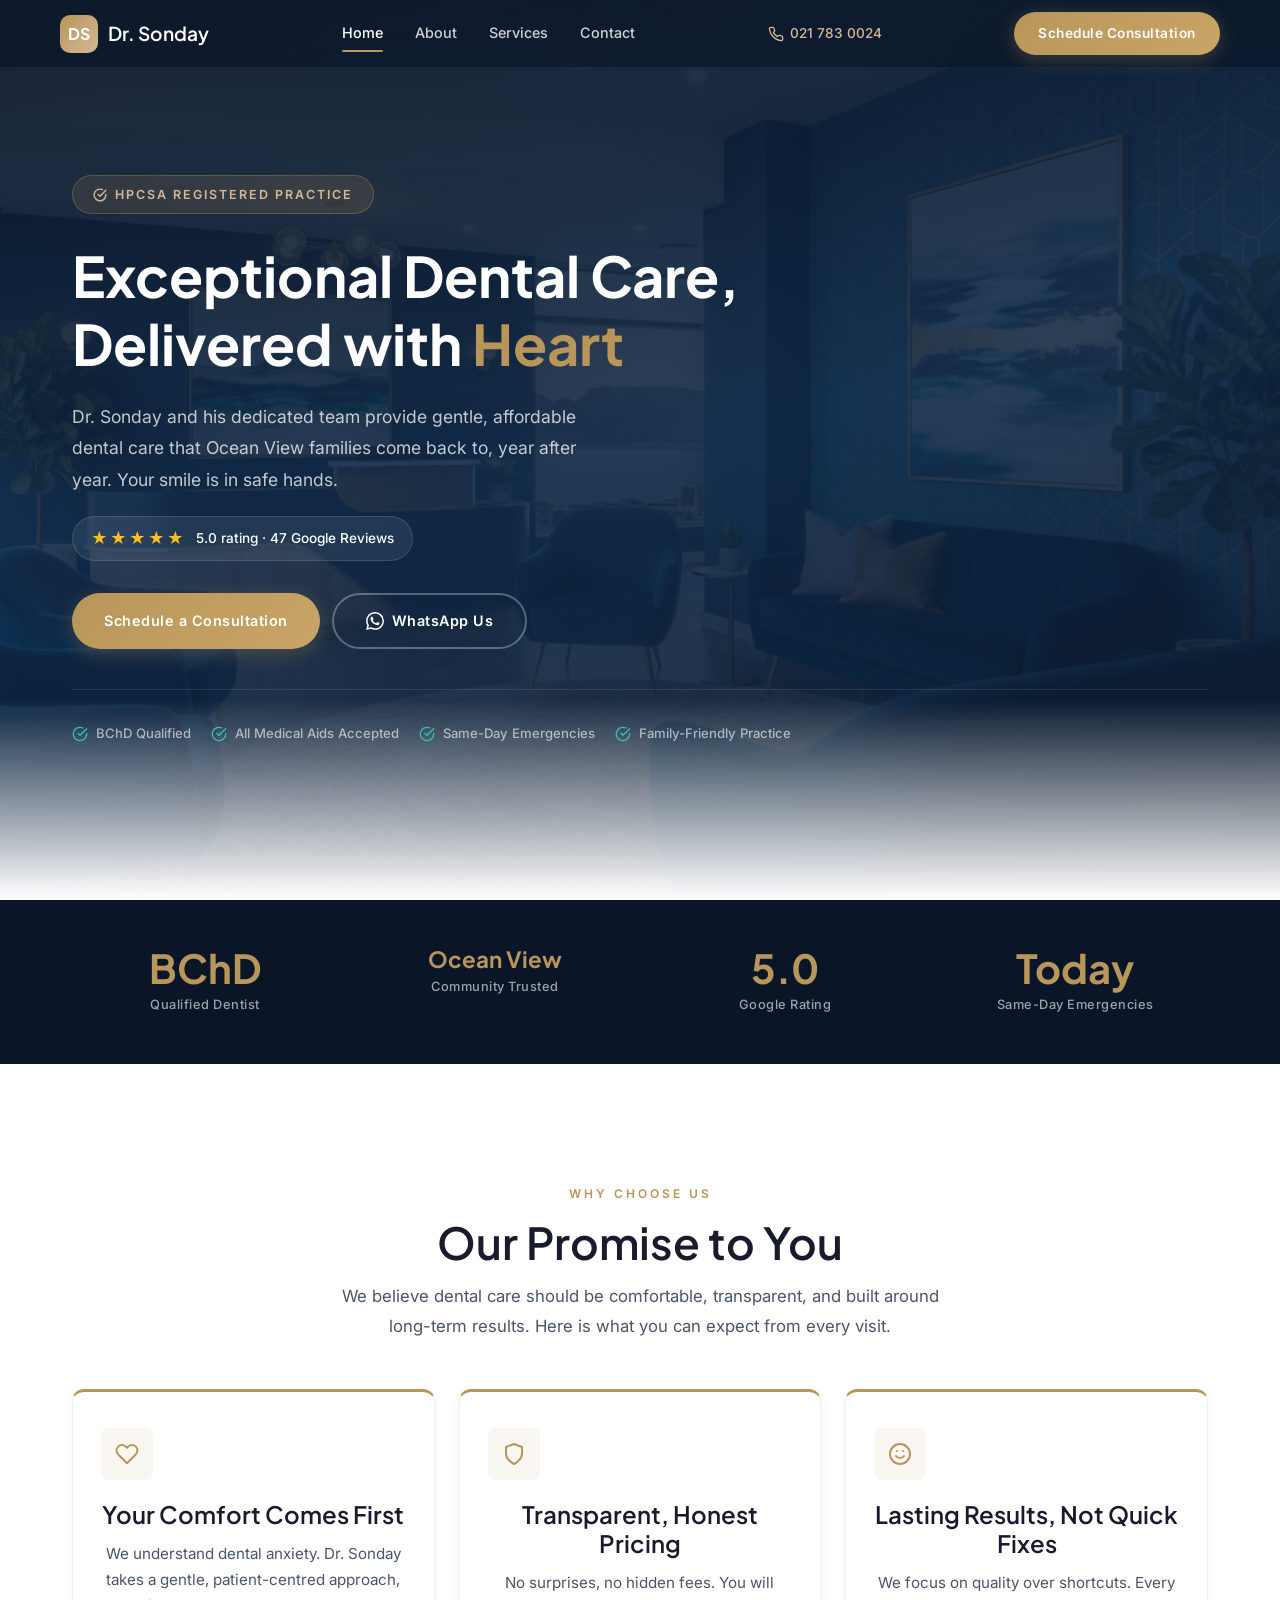
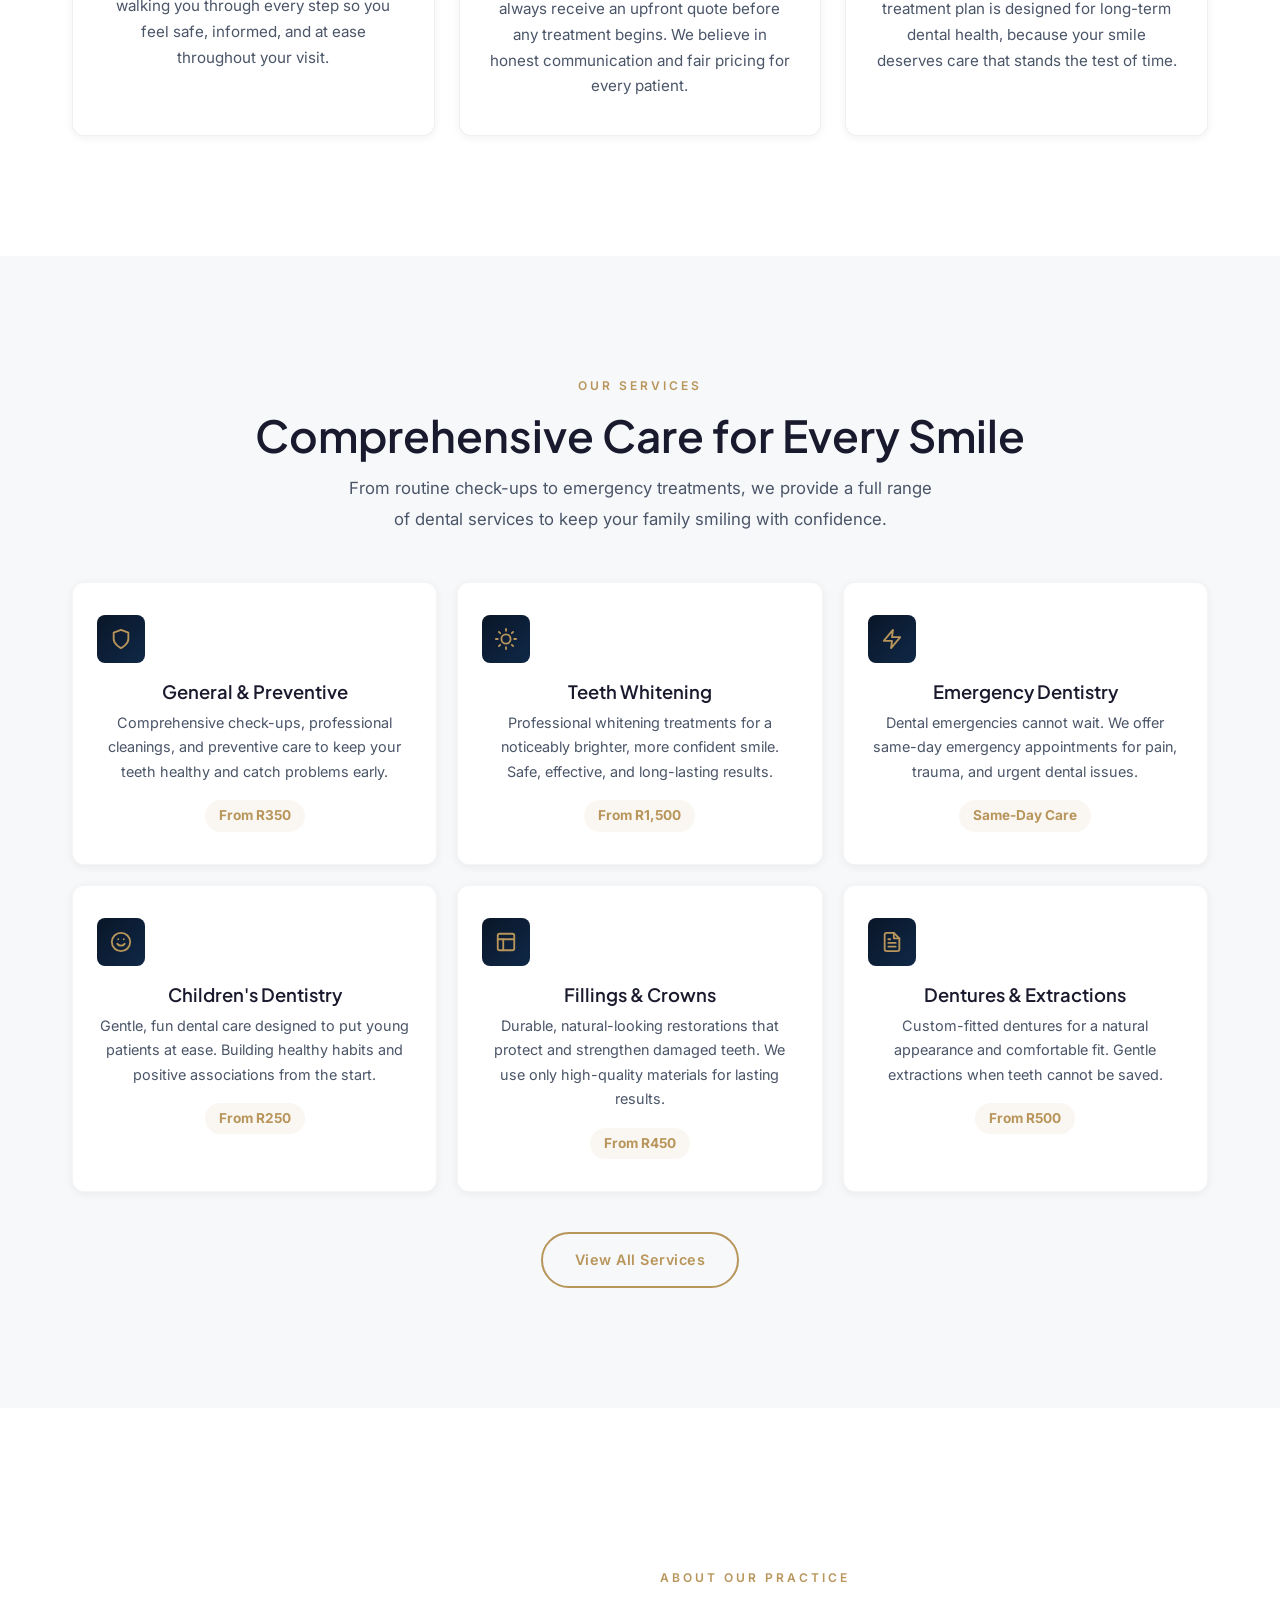
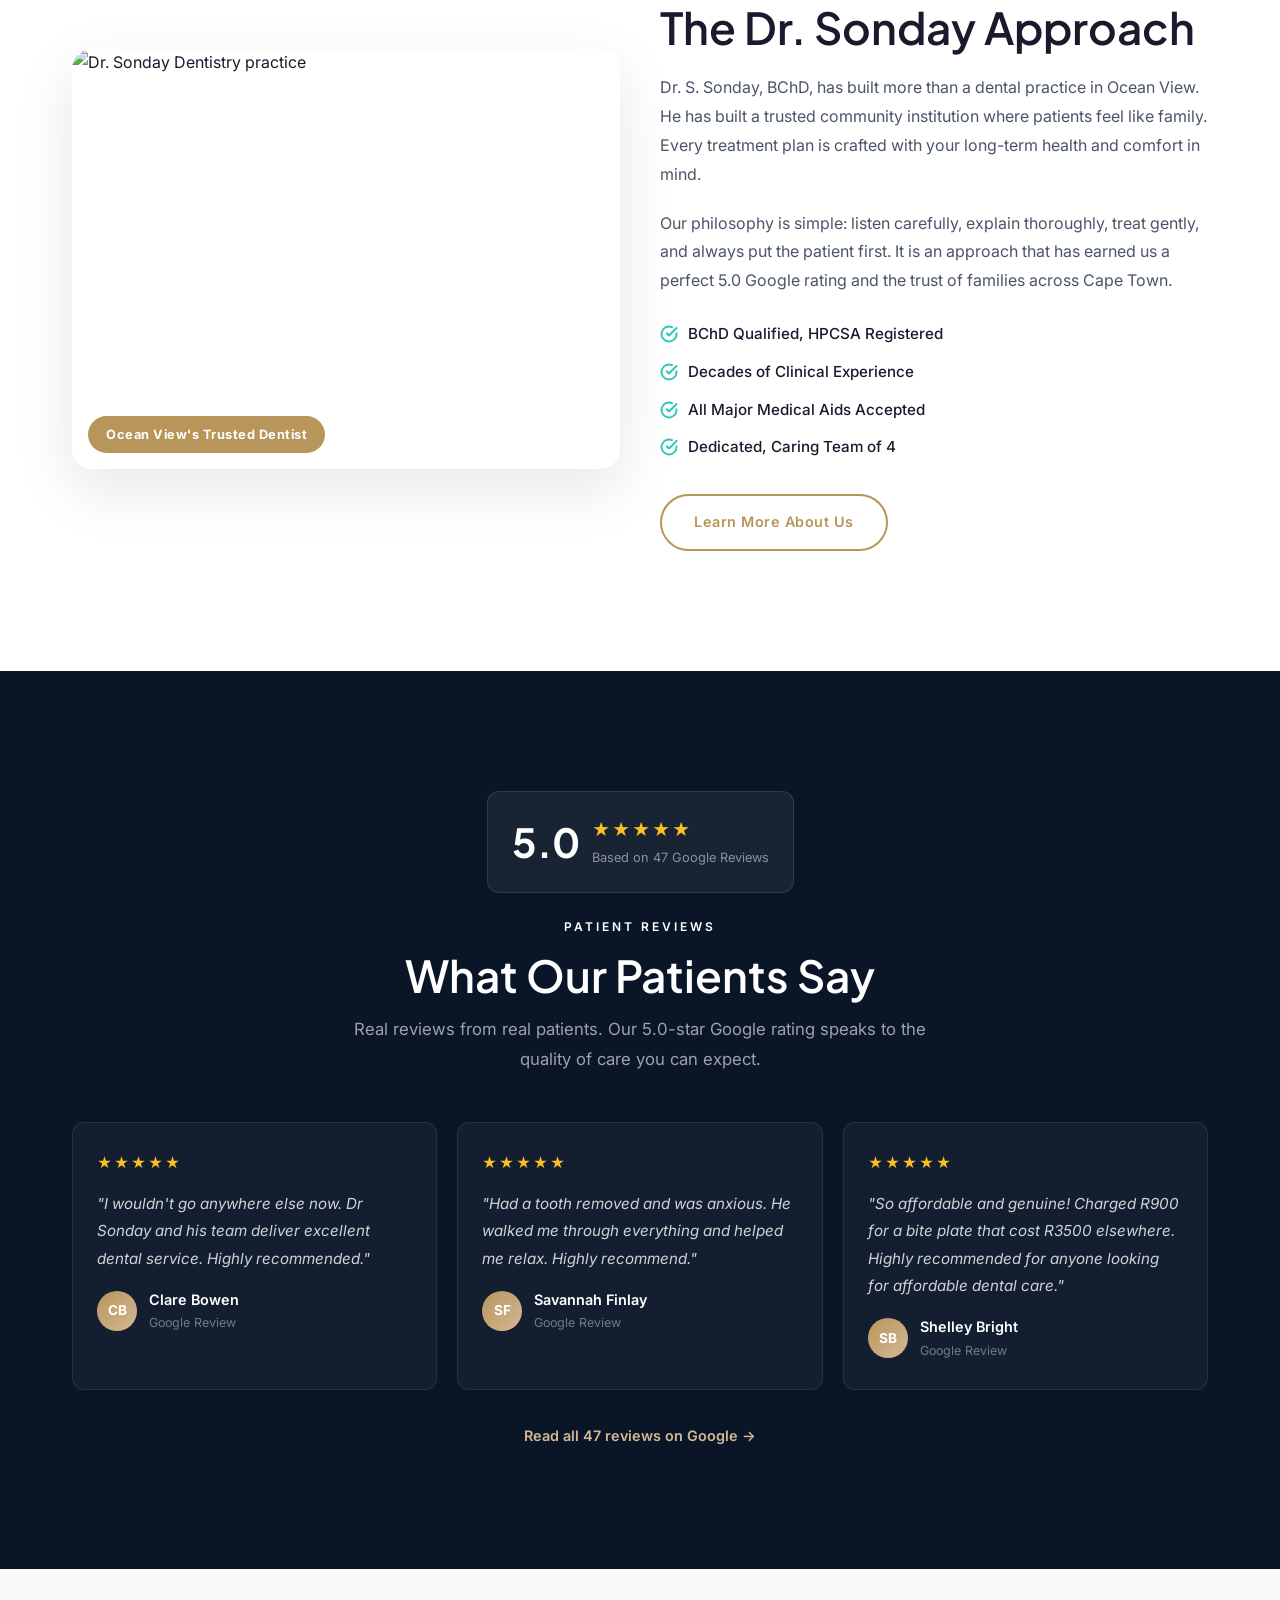
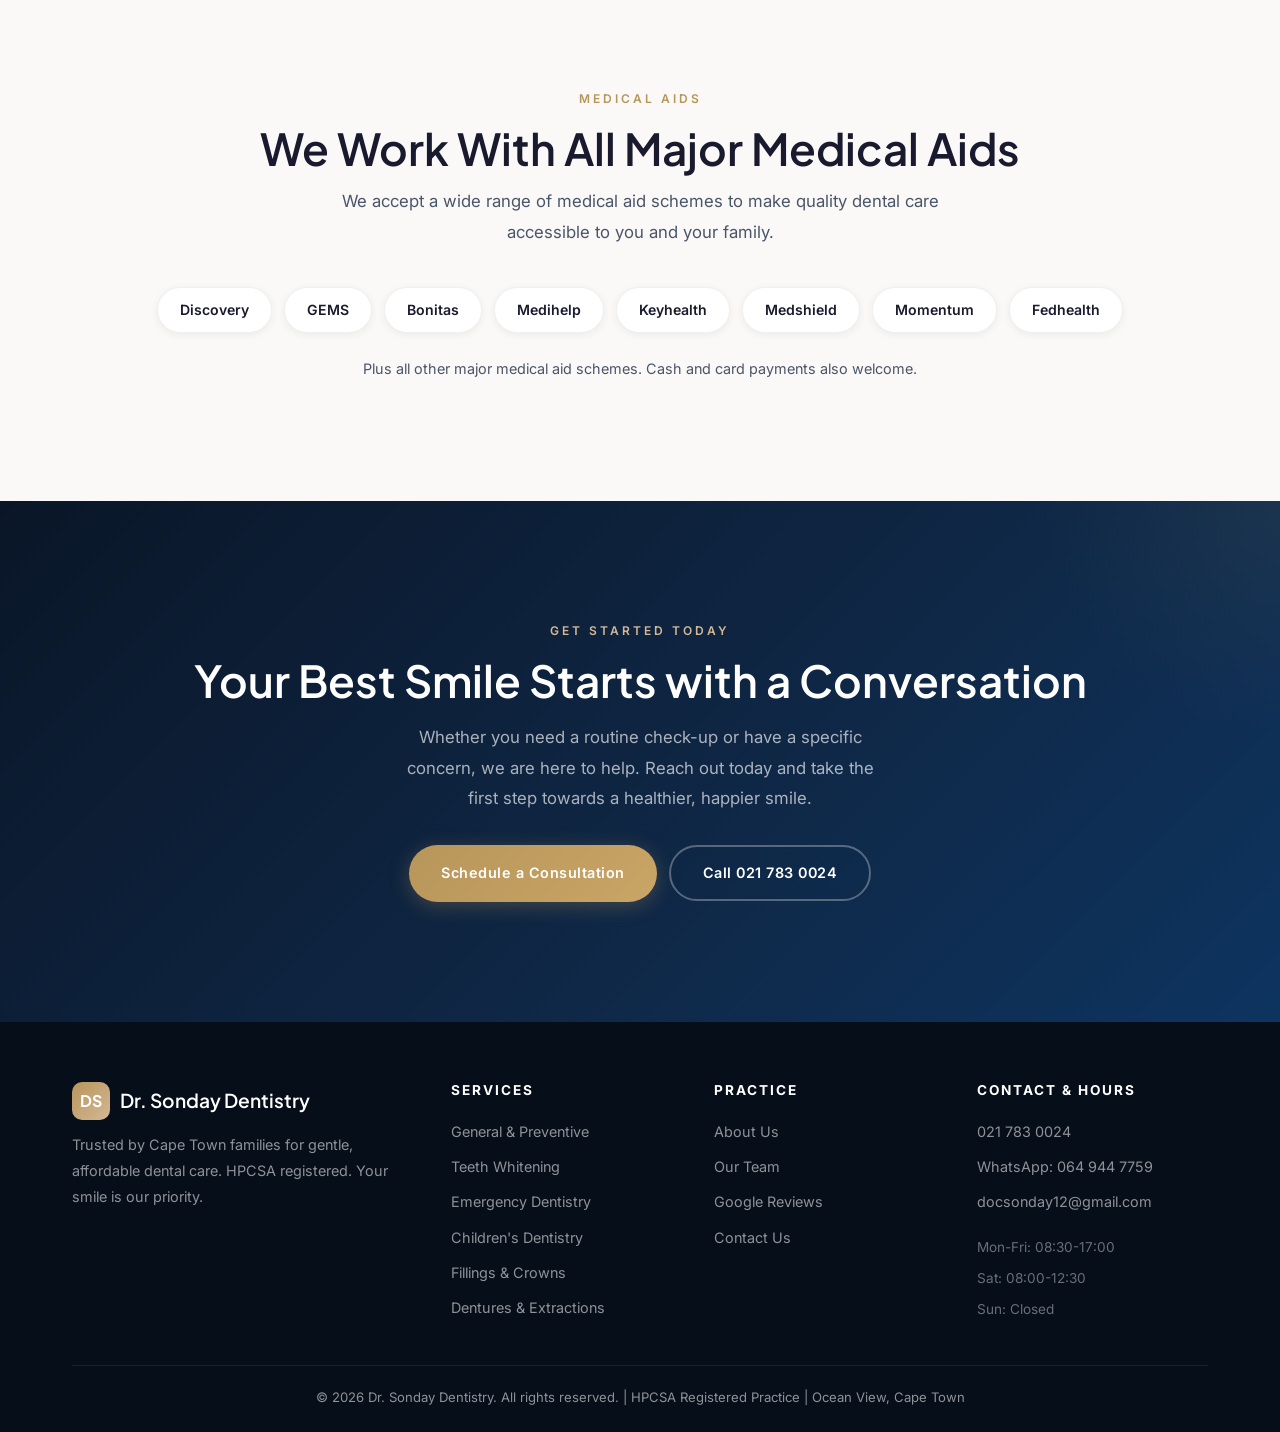
==== commit 3ccd5cff: "Replace unverifiable stats with conversion-focused trust copy Audit all claims against verifiability" ====
--- a/dentist/dr-sonday-demo-v3-mobile-first.html
+++ b/dentist/dr-sonday-demo-v3-mobile-first.html
@@ -4,7 +4,7 @@
 <meta charset="UTF-8">
 <meta name="viewport" content="width=device-width, initial-scale=1.0">
 <title>Dr. Sonday Dentistry | Premium Dental Care in Ocean View, Cape Town</title>
-<meta name="description" content="Dr. Sonday Dentistry - 20+ years of exceptional dental care in Ocean View, Cape Town. HPCSA registered. 5.0 Google Rating. Book your consultation today.">
+<meta name="description" content="Dr. Sonday Dentistry - Trusted dental care in Ocean View, Cape Town. HPCSA registered. 5.0 Google Rating. Book your consultation today.">
 <link rel="preconnect" href="https://fonts.googleapis.com">
 <link rel="preconnect" href="https://fonts.gstatic.com" crossorigin>
 <link href="https://fonts.googleapis.com/css2?family=Inter:wght@300;400;500;600;700&family=Plus+Jakarta+Sans:wght@400;500;600;700;800&display=swap" rel="stylesheet">
@@ -1084,7 +1084,7 @@
         HPCSA Registered Practice
       </div>
       <h1>Exceptional Dental Care, Delivered with <span class="gold">Heart</span></h1>
-      <p class="hero-sub">For over 20 years, Dr. Sonday and his dedicated team have been providing gentle, high-quality dental care to Cape Town families. Your smile is in safe hands.</p>
+      <p class="hero-sub">Dr. Sonday and his dedicated team provide gentle, affordable dental care that Ocean View families come back to, year after year. Your smile is in safe hands.</p>
       <a href="https://search.google.com/local/reviews?placeid=ChIJZ61zaEFrzB0RqVIYufiLzY8" target="_blank" rel="noopener" class="hero-rating">
         <span class="hero-stars">&#9733;&#9733;&#9733;&#9733;&#9733;</span>
         <span>5.0 rating &middot; 47 Google Reviews</span>
@@ -1122,19 +1122,19 @@
     <div class="container">
       <div class="trust-strip-grid">
         <div class="fade-in">
-          <div class="trust-stat-num">20+</div>
-          <div class="trust-stat-label">Years Experience</div>
+          <div class="trust-stat-num">BChD</div>
+          <div class="trust-stat-label">Qualified Dentist</div>
         </div>
         <div class="fade-in">
-          <div class="trust-stat-num">4,800+</div>
-          <div class="trust-stat-label">Patients Treated</div>
+          <div class="trust-stat-num" style="font-size:1.4rem;">Ocean View</div>
+          <div class="trust-stat-label">Community Trusted</div>
         </div>
         <div class="fade-in">
           <div class="trust-stat-num">5.0</div>
           <div class="trust-stat-label">Google Rating</div>
         </div>
         <div class="fade-in">
-          <div class="trust-stat-num">24hr</div>
+          <div class="trust-stat-num">Today</div>
           <div class="trust-stat-label">Same-Day Emergencies</div>
         </div>
       </div>
@@ -1241,13 +1241,13 @@
       <div class="about-preview-grid">
         <div class="about-preview-img fade-in">
           <img src="https://images.unsplash.com/photo-1588776814546-1ffcf47267a5?w=800&q=80" alt="Dr. Sonday Dentistry practice">
-          <div class="about-preview-img-badge">20+ Years of Excellence</div>
+          <div class="about-preview-img-badge">Ocean View's Trusted Dentist</div>
         </div>
         <div class="about-preview-content fade-in">
           <span class="eyebrow">About Our Practice</span>
           <h2>The Dr. Sonday Approach</h2>
-          <p>Dr. S. Sonday, BChD, has spent over two decades building more than just a dental practice. He has built a trusted community institution where patients feel like family. Every treatment plan is crafted with your long-term health and comfort in mind.</p>
-          <p>Our philosophy is simple: listen carefully, explain thoroughly, treat gently, and always put the patient first. It is an approach that has earned us a perfect 5.0 Google rating and the loyalty of thousands of Cape Town families.</p>
+          <p>Dr. S. Sonday, BChD, has built more than a dental practice in Ocean View. He has built a trusted community institution where patients feel like family. Every treatment plan is crafted with your long-term health and comfort in mind.</p>
+          <p>Our philosophy is simple: listen carefully, explain thoroughly, treat gently, and always put the patient first. It is an approach that has earned us a perfect 5.0 Google rating and the trust of families across Cape Town.</p>
           <ul class="about-check-list">
             <li>
               <svg width="18" height="18" viewBox="0 0 24 24" fill="none" stroke="currentColor" stroke-width="2.5" stroke-linecap="round" stroke-linejoin="round"><path d="M22 11.08V12a10 10 0 11-5.93-9.14"/><polyline points="22 4 12 14.01 9 11.01"/></svg>
@@ -1255,7 +1255,7 @@
             </li>
             <li>
               <svg width="18" height="18" viewBox="0 0 24 24" fill="none" stroke="currentColor" stroke-width="2.5" stroke-linecap="round" stroke-linejoin="round"><path d="M22 11.08V12a10 10 0 11-5.93-9.14"/><polyline points="22 4 12 14.01 9 11.01"/></svg>
-              20+ Years Clinical Experience
+              Decades of Clinical Experience
             </li>
             <li>
               <svg width="18" height="18" viewBox="0 0 24 24" fill="none" stroke="currentColor" stroke-width="2.5" stroke-linecap="round" stroke-linejoin="round"><path d="M22 11.08V12a10 10 0 11-5.93-9.14"/><polyline points="22 4 12 14.01 9 11.01"/></svg>
@@ -1389,9 +1389,9 @@
           <span class="eyebrow">Our Story</span>
           <h2>A Practice Built on Trust</h2>
           <p>Dr. S. Sonday, BChD, founded his practice with a clear vision: to provide the highest standard of dental care in a warm, welcoming environment where every patient is treated like family.</p>
-          <p>Over 20 years later, that vision remains at the heart of everything we do. From our treatment rooms to the friendly smiles that greet you at reception, every detail of our practice is designed with your comfort and care in mind.</p>
+          <p>That vision remains at the heart of everything we do today. From our treatment rooms to the friendly smiles that greet you at reception, every detail of our practice is designed with your comfort and care in mind.</p>
           <p>As an HPCSA-registered practitioner, Dr. Sonday combines extensive clinical expertise with a genuinely compassionate approach. He takes time to listen to your concerns, explain your options clearly, and ensure you are comfortable with every step of your treatment plan.</p>
-          <p>Our team of dedicated professionals shares this commitment. Together, we have earned a perfect 5.0 Google rating and the trust of over 4,800 patients across Cape Town.</p>
+          <p>Our team of dedicated professionals shares this commitment. Together, we have earned a perfect 5.0 Google rating and the trust of families right across Cape Town.</p>
         </div>
       </div>
     </div>
@@ -1439,7 +1439,7 @@
           <div class="team-card-body">
             <h3>Dr. S. Sonday</h3>
             <p class="team-title">Owner &amp; Dentist, BChD</p>
-            <p>20+ years of clinical excellence and compassionate care.</p>
+            <p>Decades of clinical excellence and compassionate care.</p>
           </div>
         </div>
         <div class="team-card fade-in">
@@ -1774,7 +1774,7 @@
           <div class="nav-logo-icon">DS</div>
           Dr. Sonday Dentistry
         </a>
-        <p>Providing exceptional, compassionate dental care to Cape Town families for over 20 years. HPCSA registered. Your smile is our priority.</p>
+        <p>Trusted by Cape Town families for gentle, affordable dental care. HPCSA registered. Your smile is our priority.</p>
       </div>
       <div class="footer-col">
         <h4>Services</h4>
